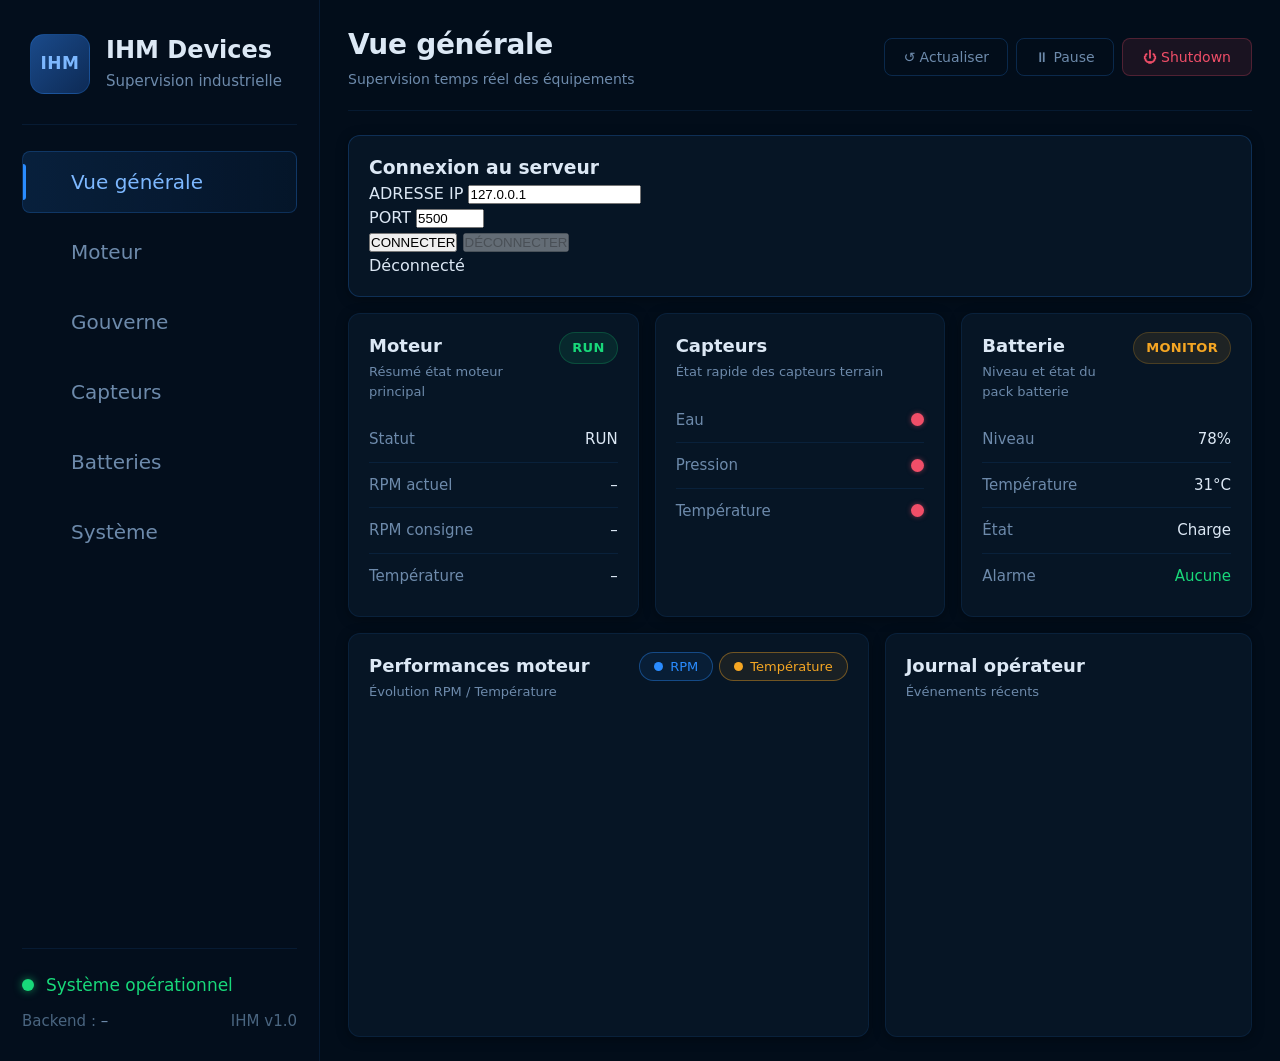
==== index.html @ 2faec66c "Update index.html" ====
<!DOCTYPE html>
<html lang="fr">
<head>
  <meta charset="UTF-8" />
  <meta name="viewport" content="width=device-width, initial-scale=1.0" />
  <title>IHM Supervision Industrielle</title>
  <link rel="stylesheet" href="style.css" />
</head>
<body>
<div class="app">

  <aside class="sidebar">
    <div class="brand">
      <div class="brand-logo">IHM</div>
      <div>
        <h1>IHM Devices</h1>
        <p>Supervision industrielle</p>
      </div>
    </div>
    <nav class="nav">
      <button class="nav-btn active" data-tab="dashboard"><span class="nav-icon nav-icon--dash"></span>Vue générale</button>
      <button class="nav-btn" data-tab="moteur"><span class="nav-icon nav-icon--motor"></span>Moteur</button>
      <button class="nav-btn" data-tab="gouverne"><span class="nav-icon nav-icon--gouv"></span>Gouverne</button>
      <button class="nav-btn" data-tab="sensors"><span class="nav-icon nav-icon--sensor"></span>Capteurs</button>
      <button class="nav-btn" data-tab="batteries"><span class="nav-icon nav-icon--bat"></span>Batteries</button>
      <button class="nav-btn" data-tab="systeme"><span class="nav-icon nav-icon--sys"></span>Système</button>
    </nav>
    <div class="sidebar-footer">
      <div class="system-state">
        <span class="state-dot online"></span>
        <span id="sysStateLabel">Système opérationnel</span>
      </div>
      <div class="sidebar-meta">
        <span>Backend : <strong id="sidebarBackendStatus">–</strong></span>
        <span>IHM v1.0</span>
      </div>
    </div>
  </aside>

  <main class="main">
    <header class="topbar">
      <div>
        <h2 id="pageTitle">Vue générale</h2>
        <p id="pageSubtitle">Supervision temps réel des équipements</p>
      </div>
      <div class="topbar-actions">
        <button class="ghost-btn" id="refreshBtn">↺ Actualiser</button>
        <button class="ghost-btn" id="pauseBtn">⏸ Pause</button>
        <button class="danger-btn" id="globalShutdownBtn">⏻ Shutdown</button>
      </div>
    </header>

    <!-- ══════════ DASHBOARD ══════════ -->
    <section id="dashboard" class="tab-content active">
      <div class="grid">

        <!-- Connexion WebSocket -->
        <div class="card span-12 card-connexion">
          <div class="conn-card-title">
            <span class="conn-accent-bar"></span>
            <h3>Connexion au serveur</h3>
          </div>

          <div class="conn-fields-row">
            <div class="conn-field-group conn-field-ip">
              <label for="wsIp">ADRESSE IP</label>
              <input id="wsIp" type="text" placeholder="127.0.0.1" value="127.0.0.1" spellcheck="false" autocomplete="off" />
            </div>
            <div class="conn-field-group conn-field-port">
              <label for="wsPort">PORT</label>
              <input id="wsPort" type="number" placeholder="5500" value="5500" min="1" max="65535" />
            </div>
          </div>

          <div class="conn-btn-row">
            <button class="conn-btn-connect" id="btnConnect">
              <span class="conn-btn-dot"></span>CONNECTER
            </button>
            <button class="conn-btn-disconnect" id="btnDisconnect" disabled>DÉCONNECTER</button>
          </div>

          <div class="conn-status-bar" id="connectionStatus">Déconnecté</div>
          <div class="conn-error-bar hidden" id="errorMessage"></div>
        </div>

        <!-- Résumé Moteur -->
        <div class="card span-4">
          <div class="card-header">
            <div><h3>Moteur</h3><p>Résumé état moteur principal</p></div>
            <span class="status-pill ok" id="dashMotorBadge">RUN</span>
          </div>
          <div class="dash-summary">
            <div class="dash-row"><span>Statut</span><strong id="dashMotorStatus">RUN</strong></div>
            <div class="dash-row"><span>RPM actuel</span><strong id="dashRpmActual">–</strong></div>
            <div class="dash-row"><span>RPM consigne</span><strong id="dashRpmCmd">–</strong></div>
            <div class="dash-row"><span>Température</span><strong id="dashMotorTemp">–</strong></div>
          </div>
        </div>

        <!-- Résumé Capteurs -->
        <div class="card span-4">
          <div class="card-header">
            <div><h3>Capteurs</h3><p>État rapide des capteurs terrain</p></div>
          </div>
          <div class="dash-summary">
            <div class="dash-row"><span>Eau</span><span class="led-sm" id="dashLedEau" data-state="unknown"></span></div>
            <div class="dash-row"><span>Pression</span><span class="led-sm" id="dashLedPression" data-state="unknown"></span></div>
            <div class="dash-row"><span>Température</span><span class="led-sm" id="dashLedTemp" data-state="unknown"></span></div>
          </div>
        </div>

        <!-- Résumé Batterie -->
        <div class="card span-4">
          <div class="card-header">
            <div><h3>Batterie</h3><p>Niveau et état du pack batterie</p></div>
            <span class="status-pill warn" id="dashBatBadge">MONITOR</span>
          </div>
          <div class="dash-summary">
            <div class="dash-row"><span>Niveau</span><strong id="dashBatLevel">78%</strong></div>
            <div class="dash-row"><span>Température</span><strong id="dashBatTemp">31°C</strong></div>
            <div class="dash-row"><span>État</span><strong id="dashBatEtat">Charge</strong></div>
            <div class="dash-row"><span>Alarme</span><strong id="dashBatAlarme" class="success-text">Aucune</strong></div>
          </div>
        </div>

        <!-- Graphe performances -->
        <div class="card span-7">
          <div class="card-header">
            <div><h3>Performances moteur</h3><p>Évolution RPM / Température</p></div>
            <div class="chart-toggle-group">
              <button class="chart-toggle active" data-series="0" data-chart="mainChart">RPM</button>
              <button class="chart-toggle active" data-series="1" data-chart="mainChart">Température</button>
            </div>
          </div>
          <div class="chart-wrap"><canvas id="mainChart"></canvas></div>
        </div>

        <!-- Journal opérateur -->
        <div class="card span-5">
          <div class="card-header">
            <div><h3>Journal opérateur</h3><p>Événements récents</p></div>
          </div>
          <div class="log-list" id="logList"></div>
        </div>

      </div>
    </section>

    <!-- ══════════ MOTEUR ══════════ -->
    <section id="moteur" class="tab-content">
      <div class="grid">

        <!-- Bandeau statut -->
        <div class="card span-12 card-motor-banner">
          <div class="motor-banner-content">
            <div class="motor-banner-title">
              <span class="motor-banner-dot" id="motorBannerDot"></span>
              <div><h3>Moteur principal — SMO</h3><p>Supervision et commande du moteur de propulsion</p></div>
            </div>
            <span class="status-pill ok" id="motorStatusBadge">RUN</span>
          </div>
        </div>

        <!-- Commande RPM -->
        <div class="card span-5">
          <div class="card-header">
            <div><h3>Commande moteur</h3><p>Saisie de la consigne RPM</p></div>
          </div>
          <div class="motor-command-box">
            <label class="motor-command-label" for="rpmInput">Consigne RPM (0 – 3000 tr/min)</label>
            <div class="motor-input-row">
              <input id="rpmInput" type="number" min="0" max="3000" step="10" value="1500" placeholder="Entrer la vitesse" />
              <button id="sendRpmBtn" class="btn-primary">Entrée</button>
            </div>
            <div class="motor-command-feedback" id="motorCommandFeedback">Aucune commande envoyée.</div>
          </div>
        </div>

        <!-- Informations moteur -->
        <div class="card span-7">
          <div class="card-header">
            <div><h3>Informations moteur</h3><p>État courant en temps réel</p></div>
          </div>
          <div class="motor-info-grid">
            <div class="motor-info-box"><span class="motor-info-label">Statut</span><strong id="motorStatus">RUN</strong></div>
            <div class="motor-info-box"><span class="motor-info-label">RPM actuel</span><strong id="motorRpmActual">1450 tr/min</strong></div>
            <div class="motor-info-box"><span class="motor-info-label">RPM consigné</span><strong id="motorRpmCmd">1500 tr/min</strong></div>
            <div class="motor-info-box highlight-temp"><span class="motor-info-label">Température</span><strong id="motorTemperature">39 °C</strong></div>
          </div>
          <div class="rpm-gauge-wrap">
            <div class="rpm-gauge-header">
              <span class="motor-info-label">Charge RPM</span>
              <span id="rpmGaugePct">48%</span>
            </div>
            <div class="rpm-gauge-track">
              <div class="rpm-gauge-fill" id="rpmGaugeFill" style="width:48%"></div>
            </div>
            <div class="rpm-gauge-scale">
              <span>0</span><span>750</span><span>1500</span><span>2250</span><span>3000</span>
            </div>
          </div>
        </div>

        <!-- Courbe moteur -->
        <div class="card span-12">
          <div class="card-header">
            <div><h3>Courbe moteur</h3><p>Évolution RPM / Température — mise à jour automatique</p></div>
            <div class="chart-toggle-group">
              <button class="chart-toggle active" data-series="0" data-chart="motorChart">RPM</button>
              <button class="chart-toggle active" data-series="1" data-chart="motorChart">Température</button>
            </div>
          </div>
          <div class="chart-wrap"><canvas id="motorChart"></canvas></div>
        </div>

      </div>
    </section>

    <!-- ══════════ GOUVERNE ══════════ -->
    <section id="gouverne" class="tab-content">
      <div class="grid">

        <!-- Bandeau statut -->
        <div class="card span-12 card-motor-banner">
          <div class="motor-banner-content">
            <div class="motor-banner-title">
              <span class="motor-banner-dot" id="gouvBannerDot"></span>
              <div><h3>Gouverne — Positionneur</h3><p>Retour position, vitesse, couple — supervision du servomoteur de gouverne</p></div>
            </div>
            <span class="status-pill warn" id="gouvStatusBadge">CHECK</span>
          </div>
        </div>

        <!-- Retour mesures -->
        <div class="card span-7">
          <div class="card-header">
            <div><h3>Retour mesures</h3><p>Valeurs lues en temps réel via TxPDO</p></div>
          </div>
          <div class="motor-info-grid">
            <div class="motor-info-box"><span class="motor-info-label">Position</span><strong id="gouvPosition">120.5</strong></div>
            <div class="motor-info-box"><span class="motor-info-label">Vitesse</span><strong id="gouvVitesse">18</strong></div>
            <div class="motor-info-box"><span class="motor-info-label">Couple</span><strong id="gouvCouple">7</strong></div>
            <div class="motor-info-box"><span class="motor-info-label">Statut word</span><strong id="gouvStatutWord">1</strong></div>
            <div class="motor-info-box"><span class="motor-info-label">Période TxPDO</span><strong id="gouvTxPDO">50 ms</strong></div>
            <div class="motor-info-box"><span class="motor-info-label">Index nœud</span><strong id="gouvNodeId">–</strong></div>
          </div>
          <div class="rpm-gauge-wrap">
            <div class="rpm-gauge-header">
              <span class="motor-info-label">Position actuelle</span>
              <span id="gouvPosPct">126.0</span>
            </div>
            <div class="rpm-gauge-track">
              <div class="rpm-gauge-fill gouv-fill" id="gouvPosFill" style="width:92%"></div>
            </div>
            <div class="rpm-gauge-scale">
              <span>-150</span><span>-75</span><span>0</span><span>+75</span><span>+150</span>
            </div>
          </div>
        </div>

        <!-- Commande position -->
        <div class="card span-5">
          <div class="card-header">
            <div><h3>Commande position</h3><p>Envoi d'une consigne de position</p></div>
          </div>
          <div class="motor-command-box">
            <label class="motor-command-label" for="gouvPosInput">Consigne position (-150 à +150)</label>
            <div class="motor-input-row">
              <input id="gouvPosInput" type="number" min="-150" max="150" step="1" value="0" placeholder="Position cible" />
              <button id="sendGouvPosBtn" class="btn-primary">Envoyer</button>
            </div>
            <div class="motor-command-feedback" id="gouvCommandFeedback">Aucune commande envoyée.</div>
          </div>
        </div>

      </div>
    </section>

    <!-- ══════════ CAPTEURS ══════════ -->
    <section id="sensors" class="tab-content">
      <div class="grid">
        <div class="card span-12">
          <div class="card-header">
            <div><h3>Capteurs</h3><p>Retour d'état et valeurs</p></div>
          </div>
          <table class="table sensor-table">
            <thead>
              <tr><th>Capteur</th><th class="col-led">LED</th><th>État</th><th>Retour</th><th>Interprétation</th></tr>
            </thead>
            <tbody>
              <tr>
                <td class="sensor-name">Eau</td>
                <td class="col-led"><span class="led" id="ledEau" data-state="unknown"></span></td>
                <td id="etatEau">–</td><td id="retourEau">–</td><td id="interpEau">–</td>
              </tr>
              <tr>
                <td class="sensor-name">Pression</td>
                <td class="col-led"><span class="led" id="ledPression" data-state="unknown"></span></td>
                <td id="etatPression">–</td><td id="retourPression">–</td><td id="interpPression">–</td>
              </tr>
              <tr>
                <td class="sensor-name">Température</td>
                <td class="col-led"><span class="led" id="ledTemperature" data-state="unknown"></span></td>
                <td id="etatTemperature">–</td><td id="retourTemperature">–</td><td id="interpTemperature">–</td>
              </tr>
            </tbody>
          </table>
        </div>
      </div>
    </section>

    <!-- ══════════ BATTERIES ══════════ -->
    <section id="batteries" class="tab-content">
      <div class="grid">

        <!-- KPIs niveau + température -->
        <div class="card span-12">
          <div class="card-header">
            <div><h3>Pack batterie</h3><p>Surveillance énergétique et thermique</p></div>
            <span class="status-pill warn" id="batStatusBadge">MONITOR</span>
          </div>
          <div class="kpis">
            <div class="kpi"><span class="kpi-label">Niveau batterie</span><span class="kpi-value" id="batNiveau">78<small>%</small></span></div>
            <div class="kpi"><span class="kpi-label">Température</span><span class="kpi-value warning-text" id="batTemp">31<small>°C</small></span></div>
          </div>
        </div>

        <!-- Barre niveau -->
        <div class="card span-6">
          <div class="card-header">
            <div><h3>Niveau batterie</h3><p>Pourcentage de charge</p></div>
          </div>
          <div class="bat-level-display">
            <div class="bat-pct-text" id="batPctText">78%</div>
            <div class="bat-bar-track">
              <div class="bat-bar-fill" id="batBarFill" style="width:78%"></div>
            </div>
            <div class="bat-bar-scale">
              <span>0%</span><span>25%</span><span>50%</span><span>75%</span><span>100%</span>
            </div>
          </div>
        </div>

        <!-- Tensions cellules -->
        <div class="card span-6">
          <div class="card-header">
            <div><h3>Tensions cellules</h3><p>Valeurs min / max par cellule</p></div>
          </div>
          <div class="motor-info-grid">
            <div class="motor-info-box"><span class="motor-info-label">U min cellule</span><strong id="batUmin">3.62 V</strong></div>
            <div class="motor-info-box"><span class="motor-info-label">U max cellule</span><strong id="batUmax">3.79 V</strong></div>
            <div class="motor-info-box"><span class="motor-info-label">T min pack</span><strong id="batTmin">24 °C</strong></div>
            <div class="motor-info-box highlight-temp"><span class="motor-info-label">T max pack</span><strong id="batTmax">31 °C</strong></div>
          </div>
        </div>

      </div>
    </section>

    <!-- ══════════ SYSTÈME ══════════ -->
    <section id="systeme" class="tab-content">
      <div class="grid">
        <div class="card span-12">
          <div class="card-header">
            <div><h3>État système</h3><p>Informations générales et diagnostics</p></div>
          </div>
          <div class="kpis">
            <div class="kpi"><span class="kpi-label">Version IHM</span><span class="kpi-value" style="font-size:18px">v1.0</span></div>
            <div class="kpi"><span class="kpi-label">Backend</span><span class="kpi-value success-text" style="font-size:18px" id="systBackend">–</span></div>
            <div class="kpi"><span class="kpi-label">Uptime</span><span class="kpi-value" style="font-size:18px" id="systUptime">00:00:00</span></div>
            <div class="kpi"><span class="kpi-label">Mode</span><span class="kpi-value" style="font-size:18px">Supervision</span></div>
          </div>
        </div>
      </div>
    </section>

  </main>
</div>

<!-- Modal équipement -->
<div class="modal hidden" id="deviceModal">
  <div class="modal-box">
    <div class="modal-header">
      <div><h3 id="modalTitle">Détail équipement</h3><p id="modalSubtitle">Données temps réel</p></div>
      <button class="close-btn" id="closeModalBtn">✕</button>
    </div>
    <div class="modal-body">
      <div class="modal-stats">
        <div class="modal-stat"><span>Statut</span><strong id="modalStatus">OK</strong></div>
        <div class="modal-stat"><span>Valeur actuelle</span><strong id="modalCurrent">–</strong></div>
        <div class="modal-stat"><span>Seuil max</span><strong id="modalThreshold">–</strong></div>
      </div>
      <div class="chart-wrap modal-chart"><canvas id="deviceChart"></canvas></div>
    </div>
  </div>
</div>

<script src="script.js"></script>
</body>
</html>
---- style.css ----
/* ════════════════════════════════════════
   RESET & BASE
════════════════════════════════════════ */
*, *::before, *::after {
  margin: 0;
  padding: 0;
  box-sizing: border-box;
}

html, body {
  min-height: 100%;
  font-family: "Segoe UI", system-ui, sans-serif;
  background: #020d1a;
  color: #dce8f5;
  font-size: 16px;
  line-height: 1.5;
}

/* ════════════════════════════════════════
   VARIABLES
════════════════════════════════════════ */
:root {
  --bg:          #020d1a;
  --bg2:         #040f1f;
  --sidebar:     #030e1c;
  --card:        #061525;
  --card-hover:  #091d30;
  --card-light:  #0c2240;
  --border:      rgba(42, 140, 255, 0.10);
  --border-bright: rgba(42, 140, 255, 0.22);
  --text:        #dce8f5;
  --muted:       #6d8aab;
  --muted2:      #4a6580;
  --green:       #18d97a;
  --green-bg:    rgba(24, 217, 122, 0.10);
  --orange:      #f5a623;
  --orange-bg:   rgba(245, 166, 35, 0.10);
  --red:         #f04e68;
  --red-bg:      rgba(240, 78, 104, 0.10);
  --blue:        #2a8cff;
  --blue-bg:     rgba(42, 140, 255, 0.10);
  --blue-glow:   rgba(42, 140, 255, 0.18);
  --shadow:      0 4px 24px rgba(0, 0, 0, 0.45);
  --shadow-card: 0 2px 12px rgba(0, 0, 0, 0.35);
  --radius:      12px;
  --radius-sm:   8px;
}

/* ════════════════════════════════════════
   LAYOUT
════════════════════════════════════════ */
.app {
  display: flex;
  min-height: 100vh;
}

/* ════════════════════════════════════════
   SIDEBAR
════════════════════════════════════════ */
.sidebar {
  width: 320px;
  flex-shrink: 0;
  background: var(--sidebar);
  border-right: 1px solid var(--border);
  padding: 28px 22px;
  display: flex;
  flex-direction: column;
  gap: 0;
}

/* Brand */
.brand {
  display: flex;
  align-items: center;
  gap: 16px;
  padding: 6px 8px 30px;
  border-bottom: 1px solid var(--border);
  margin-bottom: 26px;
}

.brand-logo {
  width: 60px;
  height: 60px;
  background: linear-gradient(135deg, #1a4a8a, #0d2a55);
  border: 1px solid var(--border-bright);
  border-radius: 14px;
  display: flex;
  align-items: center;
  justify-content: center;
  font-weight: 700;
  font-size: 17px;
  color: #7db8ff;
  letter-spacing: 0.5px;
  flex-shrink: 0;
}

.brand h1 {
  font-size: 24px;
  font-weight: 600;
  color: var(--text);
  line-height: 1.2;
}

.brand p {
  font-size: 15px;
  color: var(--muted);
  margin-top: 5px;
}

/* Nav */
.nav {
  display: flex;
  flex-direction: column;
  gap: 8px;
  flex: 1;
}

.nav-btn {
  display: flex;
  align-items: center;
  gap: 16px;
  background: transparent;
  border: 1px solid transparent;
  color: var(--muted);
  text-align: left;
  padding: 18px 18px;
  border-radius: var(--radius-sm);
  cursor: pointer;
  transition: all 0.18s ease;
  font-size: 20px;
  font-family: inherit;
  position: relative;
}

.nav-btn:hover {
  background: rgba(42, 140, 255, 0.05);
  color: #a8c8f0;
  border-color: var(--border);
}

.nav-btn.active {
  background: linear-gradient(90deg, rgba(42,140,255,0.14), rgba(42,140,255,0.06));
  color: #7db8ff;
  border-color: var(--border-bright);
  font-weight: 500;
}

.nav-btn.active::before {
  content: "";
  position: absolute;
  left: 0;
  top: 20%;
  height: 60%;
  width: 3px;
  background: var(--blue);
  border-radius: 0 3px 3px 0;
}

.nav-icon {
  width: 22px;
  height: 22px;
  font-size: 20px;
  opacity: 0.7;
  flex-shrink: 0;
}

.nav-badge {
  margin-left: auto;
  background: var(--orange-bg);
  color: var(--orange);
  border: 1px solid rgba(245,166,35,0.25);
  border-radius: 10px;
  font-size: 10px;
  font-weight: 600;
  padding: 1px 7px;
}

/* Sidebar footer */
.sidebar-footer {
  margin-top: auto;
  padding-top: 24px;
  border-top: 1px solid var(--border);
  display: flex;
  flex-direction: column;
  gap: 12px;
}

.system-state {
  display: flex;
  align-items: center;
  gap: 12px;
  font-size: 17px;
  color: var(--green);
}

.state-dot {
  width: 12px;
  height: 12px;
  border-radius: 50%;
  flex-shrink: 0;
}

.state-dot.online {
  background: var(--green);
  box-shadow: 0 0 8px rgba(24, 217, 122, 0.6);
  animation: pulse-dot 2s ease-in-out infinite;
}

@keyframes pulse-dot {
  0%, 100% { opacity: 1; }
  50% { opacity: 0.5; }
}

.sidebar-meta {
  display: flex;
  justify-content: space-between;
  font-size: 15px;
  color: var(--muted2);
}

.sidebar-meta strong {
  color: var(--muted);
  font-weight: 500;
}

/* ════════════════════════════════════════
   MAIN
════════════════════════════════════════ */
.main {
  flex: 1;
  overflow-y: auto;
  padding: 24px 28px;
  background: var(--bg);
}

/* Topbar */
.topbar {
  display: flex;
  justify-content: space-between;
  align-items: center;
  gap: 16px;
  margin-bottom: 24px;
  padding-bottom: 20px;
  border-bottom: 1px solid var(--border);
}

.topbar h2 {
  font-size: 28px;
  font-weight: 600;
  color: var(--text);
  letter-spacing: -0.3px;
}

.topbar p {
  font-size: 14px;
  color: var(--muted);
  margin-top: 3px;
}

.topbar-actions {
  display: flex;
  align-items: center;
  gap: 8px;
  flex-wrap: wrap;
}

.ghost-btn {
  background: transparent;
  border: 1px solid var(--border-bright);
  color: var(--muted);
  padding: 10px 18px;
  border-radius: var(--radius-sm);
  cursor: pointer;
  font-size: 14px;
  font-family: inherit;
  transition: all 0.15s;
}

.ghost-btn:hover {
  background: var(--blue-bg);
  color: var(--blue);
  border-color: rgba(42,140,255,0.35);
}

.danger-btn {
  background: var(--red-bg);
  border: 1px solid rgba(240,78,104,0.25);
  color: var(--red);
  padding: 10px 20px;
  border-radius: var(--radius-sm);
  cursor: pointer;
  font-size: 14px;
  font-weight: 500;
  font-family: inherit;
  transition: all 0.15s;
}

.danger-btn:hover {
  background: rgba(240,78,104,0.2);
  border-color: rgba(240,78,104,0.45);
}

/* ════════════════════════════════════════
   ONGLETS
════════════════════════════════════════ */
.tab-content { display: none; }
.tab-content.active { display: block; }

/* ════════════════════════════════════════
   GRILLE
════════════════════════════════════════ */
.grid {
  display: grid;
  grid-template-columns: repeat(12, 1fr);
  gap: 16px;
}

.span-12 { grid-column: span 12; }
.span-8  { grid-column: span 8; }
.span-7  { grid-column: span 7; }
.span-6  { grid-column: span 6; }
.span-5  { grid-column: span 5; }
.span-4  { grid-column: span 4; }

/* ════════════════════════════════════════
   CARTE
════════════════════════════════════════ */
.card {
  background: var(--card);
  border-radius: var(--radius);
  padding: 18px 20px;
  border: 1px solid var(--border);
  box-shadow: var(--shadow-card);
  transition: border-color 0.2s;
}

.card:hover {
  border-color: var(--border-bright);
}

.card-header {
  display: flex;
  justify-content: space-between;
  align-items: flex-start;
  gap: 12px;
  margin-bottom: 16px;
}

.card-header h3 {
  font-size: 18px;
  font-weight: 600;
  color: var(--text);
  margin-bottom: 3px;
}

.card-header p {
  font-size: 13px;
  color: var(--muted);
}

/* ════════════════════════════════════════
   LIVE BADGE
════════════════════════════════════════ */
.live-badge {
  display: flex;
  align-items: center;
  gap: 7px;
  font-size: 13px;
  font-weight: 500;
  color: var(--green);
  background: var(--green-bg);
  border: 1px solid rgba(24,217,122,0.2);
  padding: 5px 10px;
  border-radius: 20px;
  white-space: nowrap;
}

.pulse {
  width: 6px;
  height: 6px;
  background: var(--green);
  border-radius: 50%;
  animation: pulse-dot 1.5s ease-in-out infinite;
}

/* ════════════════════════════════════════
   STATUS PILL
════════════════════════════════════════ */
.status-pill {
  display: inline-flex;
  align-items: center;
  padding: 5px 12px;
  border-radius: 20px;
  font-size: 13px;
  font-weight: 600;
  letter-spacing: 0.3px;
  white-space: nowrap;
}

.status-pill.ok {
  background: var(--green-bg);
  color: var(--green);
  border: 1px solid rgba(24,217,122,0.2);
}

.status-pill.warn {
  background: var(--orange-bg);
  color: var(--orange);
  border: 1px solid rgba(245,166,35,0.2);
}

.status-pill.danger {
  background: var(--red-bg);
  color: var(--red);
  border: 1px solid rgba(240,78,104,0.2);
}

/* ════════════════════════════════════════
   KPIs
════════════════════════════════════════ */
.kpis {
  display: grid;
  grid-template-columns: repeat(4, 1fr);
  gap: 12px;
}

.kpi {
  background: var(--card-light);
  border: 1px solid var(--border);
  border-radius: var(--radius-sm);
  padding: 14px 16px;
  display: flex;
  flex-direction: column;
  gap: 6px;
  transition: border-color 0.2s;
}

.kpi:hover {
  border-color: var(--border-bright);
}

.kpi-label {
  font-size: 13px;
  color: var(--muted);
  font-weight: 400;
}

.kpi-value {
  font-size: 30px;
  font-weight: 700;
  color: var(--text);
  letter-spacing: -0.5px;
  line-height: 1;
}

.kpi-value small {
  font-size: 16px;
  font-weight: 400;
  color: var(--muted);
}

.success-text { color: var(--green) !important; }
.warning-text { color: var(--orange) !important; }
.danger-text  { color: var(--red) !important; }

/* ════════════════════════════════════════
   SYNOPTIQUE
════════════════════════════════════════ */
.plant-layout {
  display: grid;
  grid-template-columns: repeat(4, 1fr);
  gap: 10px;
}

.device-box {
  background: var(--card-light);
  border: 1px solid var(--border);
  border-radius: var(--radius-sm);
  padding: 14px 12px;
  cursor: pointer;
  text-align: left;
  display: flex;
  flex-direction: column;
  gap: 4px;
  transition: all 0.18s ease;
  font-family: inherit;
}

.device-box:hover {
  background: var(--card-hover);
  border-color: var(--border-bright);
  transform: translateY(-1px);
  box-shadow: 0 4px 16px rgba(42,140,255,0.12);
}

.device-icon {
  font-size: 16px;
  margin-bottom: 4px;
  opacity: 0.6;
}

.device-title {
  font-size: 14px;
  font-weight: 600;
  color: var(--text);
}

.device-sub {
  font-size: 12px;
  color: var(--muted);
  line-height: 1.3;
}

.device-status {
  font-size: 10px;
  font-weight: 700;
  letter-spacing: 0.5px;
  margin-top: 6px;
  padding: 3px 8px;
  border-radius: 4px;
  display: inline-block;
  width: fit-content;
}

.device-status.ok {
  color: var(--green);
  background: var(--green-bg);
}

.device-status.warn {
  color: var(--orange);
  background: var(--orange-bg);
}

.device-status.err {
  color: var(--red);
  background: var(--red-bg);
}

/* Types de device (accent couleur gauche) */
.device-box.motor   { border-left: 3px solid var(--blue); }
.device-box.actuator{ border-left: 3px solid var(--orange); }
.device-box.control { border-left: 3px solid #7b5af5; }
.device-box.battery { border-left: 3px solid var(--orange); }
.device-box.sensor  { border-left: 3px solid var(--green); }

/* ════════════════════════════════════════
   PANEL CONTRÔLE
════════════════════════════════════════ */
.control-panel {
  display: flex;
  flex-direction: column;
  gap: 8px;
  margin-bottom: 16px;
}

.action-btn {
  width: 100%;
  padding: 11px 16px;
  border-radius: var(--radius-sm);
  font-size: 13px;
  font-weight: 500;
  font-family: inherit;
  cursor: pointer;
  text-align: left;
  transition: all 0.15s;
  border: 1px solid transparent;
}

.action-btn.success {
  background: var(--green-bg);
  color: var(--green);
  border-color: rgba(24,217,122,0.2);
}

.action-btn.success:hover { background: rgba(24,217,122,0.18); }

.action-btn.warning {
  background: var(--orange-bg);
  color: var(--orange);
  border-color: rgba(245,166,35,0.2);
}

.action-btn.warning:hover { background: rgba(245,166,35,0.18); }

.action-btn.danger {
  background: var(--red-bg);
  color: var(--red);
  border-color: rgba(240,78,104,0.2);
}

.action-btn.danger:hover { background: rgba(240,78,104,0.18); }

/* Mini-list infos */
.mini-list {
  display: flex;
  flex-direction: column;
  gap: 0;
}

.mini-row {
  display: flex;
  justify-content: space-between;
  align-items: center;
  padding: 10px 0;
  border-bottom: 1px solid var(--border);
  font-size: 15px;
}

.mini-row:last-child { border-bottom: none; }

.mini-row span { color: var(--muted); }
.mini-row strong { color: var(--text); font-weight: 500; font-size: 15px; }

/* ════════════════════════════════════════
   JOURNAL / LOG
════════════════════════════════════════ */
.log-list {
  display: flex;
  flex-direction: column;
  gap: 4px;
  max-height: 220px;
  overflow-y: auto;
}

.log-list::-webkit-scrollbar { width: 4px; }
.log-list::-webkit-scrollbar-track { background: transparent; }
.log-list::-webkit-scrollbar-thumb { background: var(--border-bright); border-radius: 4px; }

.log-item {
  display: flex;
  align-items: flex-start;
  gap: 10px;
  padding: 10px 12px;
  border-radius: 6px;
  font-size: 14px;
  border-left: 2px solid transparent;
  background: var(--card-light);
}

.log-item.info  { border-left-color: var(--blue); }
.log-item.warn  { border-left-color: var(--orange); }
.log-item.error { border-left-color: var(--red); }

.log-time {
  color: var(--muted2);
  font-size: 13px;
  white-space: nowrap;
  flex-shrink: 0;
  font-variant-numeric: tabular-nums;
}

.log-text { color: var(--muted); font-size: 14px; }

/* ════════════════════════════════════════
   GRAPHIQUE
════════════════════════════════════════ */
.chart-wrap {
  height: 300px;
  position: relative;
}

.modal-chart {
  height: 220px;
}

.chart-wrap canvas {
  width: 100% !important;
  height: 100% !important;
}

/* ════════════════════════════════════════
   TABLEAU
════════════════════════════════════════ */
.table {
  width: 100%;
  border-collapse: collapse;
  font-size: 13px;
}

.table th {
  text-align: left;
  padding: 12px 16px;
  color: var(--muted);
  font-weight: 500;
  font-size: 13px;
  border-bottom: 1px solid var(--border);
  text-transform: uppercase;
  letter-spacing: 0.4px;
}

.table td {
  padding: 14px 16px;
  border-bottom: 1px solid var(--border);
  color: var(--muted);
  font-size: 15px;
}

.table td:last-child { color: var(--text); }
.table td strong { color: var(--text); font-weight: 500; }
.table tbody tr:last-child td { border-bottom: none; }

.table tbody tr {
  transition: background 0.15s;
}

.table tbody tr:hover {
  background: rgba(42,140,255,0.04);
}

/* ════════════════════════════════════════
   COMMANDE MOTEUR
════════════════════════════════════════ */
.motor-command-box {
  display: flex;
  flex-direction: column;
  gap: 14px;
}

.motor-command-label {
  font-size: 15px;
  color: var(--muted);
  font-weight: 400;
}

.motor-input-row {
  display: flex;
  gap: 8px;
  align-items: center;
}

.motor-input-row input {
  flex: 1;
  padding: 12px 16px;
  border-radius: var(--radius-sm);
  border: 1px solid var(--border-bright);
  background: var(--card-light);
  color: var(--text);
  outline: none;
  font-size: 16px;
  font-family: inherit;
  transition: border-color 0.15s;
}

.motor-input-row input:focus {
  border-color: rgba(42,140,255,0.5);
  box-shadow: 0 0 0 3px rgba(42,140,255,0.08);
}

.btn-primary {
  padding: 12px 20px;
  border-radius: var(--radius-sm);
  border: 1px solid rgba(42,140,255,0.35);
  background: var(--blue-bg);
  color: var(--blue);
  font-size: 15px;
  font-weight: 500;
  font-family: inherit;
  cursor: pointer;
  white-space: nowrap;
  transition: all 0.15s;
}

.btn-primary:hover {
  background: rgba(42,140,255,0.18);
  border-color: rgba(42,140,255,0.5);
}

.motor-command-feedback {
  font-size: 15px;
  color: var(--muted2);
  min-height: 18px;
  padding: 10px 14px;
  border-radius: 6px;
  background: var(--card-light);
  border: 1px solid var(--border);
}

/* Infos moteur */
.motor-info-grid {
  display: grid;
  grid-template-columns: repeat(2, 1fr);
  gap: 12px;
}

.motor-info-box {
  background: var(--card-light);
  border: 1px solid var(--border);
  border-radius: var(--radius-sm);
  padding: 14px;
  transition: border-color 0.2s;
}

.motor-info-box:hover {
  border-color: var(--border-bright);
}

.motor-info-label {
  display: block;
  font-size: 13px;
  color: var(--muted);
  margin-bottom: 6px;
}

.motor-info-box strong {
  font-size: 24px;
  font-weight: 700;
  color: var(--text);
  letter-spacing: -0.3px;
}

/* ════════════════════════════════════════
   CAPTEURS
════════════════════════════════════════ */
.sensor-value {
  font-size: 36px;
  font-weight: 700;
  color: var(--text);
  letter-spacing: -1px;
  margin: 12px 0 8px;
  line-height: 1;
}

.sensor-unit {
  font-size: 16px;
  font-weight: 400;
  color: var(--muted);
}

.sensor-bar {
  height: 4px;
  background: var(--border);
  border-radius: 4px;
  margin-bottom: 10px;
  overflow: hidden;
}

.sensor-bar-fill {
  height: 100%;
  background: linear-gradient(90deg, var(--blue), #56a8ff);
  border-radius: 4px;
  transition: width 0.4s ease;
}

.sensor-state {
  font-size: 11px;
  font-weight: 700;
  letter-spacing: 0.8px;
  text-transform: uppercase;
}

.sensor-state.ok    { color: var(--green); }
.sensor-state.warn  { color: var(--orange); }
.sensor-state.error { color: var(--red); }

/* ════════════════════════════════════════
   MODAL
════════════════════════════════════════ */
.modal {
  position: fixed;
  inset: 0;
  background: rgba(2, 8, 18, 0.80);
  backdrop-filter: blur(4px);
  display: flex;
  align-items: center;
  justify-content: center;
  z-index: 100;
  padding: 20px;
}

.modal.hidden { display: none; }

.modal-box {
  background: var(--card);
  border: 1px solid var(--border-bright);
  border-radius: 16px;
  width: 100%;
  max-width: 560px;
  box-shadow: 0 24px 80px rgba(0, 0, 0, 0.7);
  animation: modal-in 0.2s ease;
}

@keyframes modal-in {
  from { opacity: 0; transform: scale(0.96) translateY(8px); }
  to   { opacity: 1; transform: scale(1) translateY(0); }
}

.modal-header {
  display: flex;
  justify-content: space-between;
  align-items: flex-start;
  padding: 20px 22px 16px;
  border-bottom: 1px solid var(--border);
}

.modal-header h3 {
  font-size: 16px;
  font-weight: 600;
  color: var(--text);
}

.modal-header p {
  font-size: 12px;
  color: var(--muted);
  margin-top: 3px;
}

.close-btn {
  background: var(--card-light);
  border: 1px solid var(--border);
  color: var(--muted);
  width: 30px;
  height: 30px;
  border-radius: 8px;
  cursor: pointer;
  font-size: 13px;
  display: flex;
  align-items: center;
  justify-content: center;
  transition: all 0.15s;
  flex-shrink: 0;
  font-family: inherit;
}

.close-btn:hover {
  background: var(--red-bg);
  color: var(--red);
  border-color: rgba(240,78,104,0.25);
}

.modal-body {
  padding: 18px 22px 22px;
}

.modal-stats {
  display: grid;
  grid-template-columns: repeat(3, 1fr);
  gap: 10px;
  margin-bottom: 18px;
}

.modal-stat {
  background: var(--card-light);
  border: 1px solid var(--border);
  border-radius: var(--radius-sm);
  padding: 12px 14px;
}

.modal-stat span {
  display: block;
  font-size: 11px;
  color: var(--muted);
  margin-bottom: 6px;
}

.modal-stat strong {
  font-size: 15px;
  color: var(--text);
  font-weight: 600;
}

/* ════════════════════════════════════════
   BOUTON GÉNÉRIQUE (ancien .btn conservé)
════════════════════════════════════════ */
.btn {
  padding: 10px 16px;
  border-radius: var(--radius-sm);
  border: 1px solid var(--border);
  background: var(--card-light);
  cursor: pointer;
  color: var(--text);
  transition: 0.15s ease;
  font-family: inherit;
  font-size: 13px;
}

.btn:hover {
  background: var(--card-hover);
  border-color: var(--border-bright);
}

/* ════════════════════════════════════════
   TABLEAU CAPTEURS avec LED
════════════════════════════════════════ */
.sensor-table {
  table-layout: fixed;
}

.sensor-table th,
.sensor-table td {
  vertical-align: middle;
}

.sensor-table th:first-child,
.sensor-table td:first-child {
  width: 200px;
}

.sensor-table .col-led {
  width: 80px;
  text-align: center;
}

.sensor-name {
  color: var(--text) !important;
  font-size: 16px;
  font-weight: 500;
}

/* LED */
.led {
  display: inline-block;
  width: 14px;
  height: 14px;
  border-radius: 50%;
  flex-shrink: 0;
  position: relative;
}

.led[data-state="ok"] {
  background: var(--green);
  box-shadow: 0 0 8px rgba(24, 217, 122, 0.7), 0 0 16px rgba(24, 217, 122, 0.3);
  animation: led-pulse-green 2s ease-in-out infinite;
}

.led[data-state="warn"] {
  background: var(--orange);
  box-shadow: 0 0 8px rgba(245, 166, 35, 0.7), 0 0 16px rgba(245, 166, 35, 0.3);
  animation: led-pulse-orange 1.5s ease-in-out infinite;
}

.led[data-state="error"] {
  background: var(--red);
  box-shadow: 0 0 8px rgba(240, 78, 104, 0.8), 0 0 16px rgba(240, 78, 104, 0.4);
  animation: led-pulse-red 1s ease-in-out infinite;
}

.led[data-state="unknown"] {
  background: var(--red);
  box-shadow: 0 0 8px rgba(240, 78, 104, 0.6), 0 0 14px rgba(240, 78, 104, 0.25);
}

@keyframes led-pulse-green {
  0%, 100% { box-shadow: 0 0 6px rgba(24,217,122,0.6), 0 0 12px rgba(24,217,122,0.2); }
  50%       { box-shadow: 0 0 10px rgba(24,217,122,0.9), 0 0 20px rgba(24,217,122,0.4); }
}

@keyframes led-pulse-orange {
  0%, 100% { box-shadow: 0 0 6px rgba(245,166,35,0.6), 0 0 12px rgba(245,166,35,0.2); }
  50%       { box-shadow: 0 0 10px rgba(245,166,35,0.9), 0 0 20px rgba(245,166,35,0.4); }
}

@keyframes led-pulse-red {
  0%, 100% { box-shadow: 0 0 6px rgba(240,78,104,0.7), 0 0 12px rgba(240,78,104,0.25); opacity: 1; }
  50%       { box-shadow: 0 0 12px rgba(240,78,104,1.0), 0 0 24px rgba(240,78,104,0.5); opacity: 0.85; }
}

/* Bouton Pause actif */
.ghost-btn.paused {
  background: var(--orange-bg);
  color: var(--orange);
  border-color: rgba(245,166,35,0.35);
}

@media (max-width: 1280px) {
  .plant-layout {
    grid-template-columns: repeat(3, 1fr);
  }
}

/* ════════════════════════════════════════
   ICÔNES SIDEBAR (SVG inline via CSS)
════════════════════════════════════════ */
.nav-icon {
  width: 14px;
  height: 14px;
  flex-shrink: 0;
  display: inline-block;
  background-size: contain;
  background-repeat: no-repeat;
  background-position: center;
  opacity: 0.55;
}

/* ════════════════════════════════════════
   DASHBOARD — résumés (moteur / capteurs / batterie)
════════════════════════════════════════ */
.dash-summary {
  display: flex;
  flex-direction: column;
  gap: 0;
}

.dash-row {
  display: flex;
  justify-content: space-between;
  align-items: center;
  padding: 11px 0;
  border-bottom: 1px solid var(--border);
  font-size: 15px;
}

.dash-row:last-child { border-bottom: none; }

.dash-row span:first-child { color: var(--muted); }
.dash-row strong { color: var(--text); font-weight: 500; font-size: 15px; }

.dash-led-row {
  display: flex;
  align-items: center;
  gap: 8px;
}

/* petite LED pour le dashboard */
.led-sm {
  width: 13px;
  height: 13px;
  border-radius: 50%;
  flex-shrink: 0;
}
.led-sm[data-state="ok"]      { background: var(--green); box-shadow: 0 0 5px rgba(24,217,122,0.7); }
.led-sm[data-state="warn"]    { background: var(--orange); box-shadow: 0 0 5px rgba(245,166,35,0.7); }
.led-sm[data-state="error"]   { background: var(--red); box-shadow: 0 0 5px rgba(240,78,104,0.8); }
.led-sm[data-state="unknown"] { background: var(--red); box-shadow: 0 0 5px rgba(240,78,104,0.5); }

/* ════════════════════════════════════════
   MOTEUR — bandeau statut
════════════════════════════════════════ */
.card-motor-banner {
  background: linear-gradient(135deg, #061a2e 0%, #03111f 100%);
  border-color: var(--border-bright);
}

.motor-banner-content {
  display: flex;
  justify-content: space-between;
  align-items: center;
}

.motor-banner-title {
  display: flex;
  align-items: center;
  gap: 14px;
}

.motor-banner-dot {
  width: 12px;
  height: 12px;
  border-radius: 50%;
  flex-shrink: 0;
  background: var(--green);
  box-shadow: 0 0 10px rgba(24,217,122,0.7);
  animation: pulse-dot 2s ease-in-out infinite;
}

.motor-banner-dot.stop {
  background: var(--orange);
  box-shadow: 0 0 10px rgba(245,166,35,0.7);
}

.motor-banner-dot.error {
  background: var(--red);
  box-shadow: 0 0 10px rgba(240,78,104,0.8);
}

/* ════════════════════════════════════════
   MOTEUR — jauge RPM
════════════════════════════════════════ */
.rpm-gauge-wrap {
  margin-top: 20px;
  padding-top: 16px;
  border-top: 1px solid var(--border);
}

.rpm-gauge-header {
  display: flex;
  justify-content: space-between;
  align-items: center;
  margin-bottom: 8px;
  font-size: 12.5px;
  color: var(--muted);
}

.rpm-gauge-track {
  height: 8px;
  background: var(--card-light);
  border-radius: 4px;
  overflow: hidden;
  border: 1px solid var(--border);
}

.rpm-gauge-fill {
  height: 100%;
  background: linear-gradient(90deg, #2a8cff, #56a8ff);
  border-radius: 4px;
  transition: width 0.6s ease;
}

.rpm-gauge-scale {
  display: flex;
  justify-content: space-between;
  margin-top: 5px;
  font-size: 10px;
  color: var(--muted2);
}

/* température surlignée */
.highlight-temp .motor-info-label { color: rgba(245,166,35,0.7); }
.highlight-temp strong { color: var(--orange); }

/* ════════════════════════════════════════
   ALARMES (moteur & batterie)
════════════════════════════════════════ */
.alarm-section {
  margin-top: 20px;
  padding-top: 16px;
  border-top: 1px solid var(--border);
}

.alarm-section-title {
  font-size: 13px;
  font-weight: 600;
  color: var(--muted);
  text-transform: uppercase;
  letter-spacing: 0.6px;
  margin-bottom: 10px;
}

.alarm-list {
  display: flex;
  flex-direction: column;
  gap: 0;
}

.alarm-grid {
  display: grid;
  grid-template-columns: repeat(2, 1fr);
  gap: 8px;
}

.alarm-row {
  display: flex;
  align-items: center;
  gap: 10px;
  padding: 10px 0;
  border-bottom: 1px solid var(--border);
  font-size: 14px;
}

.alarm-grid .alarm-row {
  background: var(--card-light);
  border: 1px solid var(--border);
  border-radius: var(--radius-sm);
  padding: 10px 14px;
}

.alarm-list .alarm-row:last-child { border-bottom: none; }

.alarm-row span:nth-child(2) { color: var(--muted); flex: 1; }

.alarm-val { font-size: 12px; font-weight: 600; margin-left: auto; }

.alarm-led {
  width: 9px;
  height: 9px;
  border-radius: 50%;
  flex-shrink: 0;
}
.alarm-led[data-state="ok"]   { background: var(--green); box-shadow: 0 0 5px rgba(24,217,122,0.6); }
.alarm-led[data-state="warn"] { background: var(--orange); box-shadow: 0 0 6px rgba(245,166,35,0.7); animation: led-pulse-orange 1.5s ease-in-out infinite; }
.alarm-led[data-state="error"]{ background: var(--red); box-shadow: 0 0 7px rgba(240,78,104,0.8); animation: led-pulse-red 1s ease-in-out infinite; }

/* ════════════════════════════════════════
   BATTERIES — barre de niveau
════════════════════════════════════════ */
.bat-level-display {
  padding: 8px 0;
}

.bat-pct-text {
  font-size: 42px;
  font-weight: 700;
  color: var(--text);
  letter-spacing: -2px;
  line-height: 1;
  margin-bottom: 16px;
}

.bat-bar-track {
  height: 20px;
  background: var(--card-light);
  border-radius: 6px;
  overflow: hidden;
  border: 1px solid var(--border);
  margin-bottom: 6px;
}

.bat-bar-fill {
  height: 100%;
  background: linear-gradient(90deg, #18d97a, #4eeaa0);
  border-radius: 6px;
  transition: width 0.8s ease;
  position: relative;
}

.bat-bar-fill::after {
  content: "";
  position: absolute;
  top: 3px;
  left: 8px;
  right: 8px;
  height: 4px;
  background: rgba(255,255,255,0.2);
  border-radius: 2px;
}

.bat-bar-fill.low   { background: linear-gradient(90deg, #f04e68, #ff7a8a); }
.bat-bar-fill.warn  { background: linear-gradient(90deg, #f5a623, #ffc55a); }

.bat-bar-scale {
  display: flex;
  justify-content: space-between;
  font-size: 10px;
  color: var(--muted2);
}

/* ════════════════════════════════════════
   SYSTÈME — méthode API pills
════════════════════════════════════════ */
.method-pill {
  display: inline-block;
  padding: 3px 9px;
  border-radius: 4px;
  font-size: 12px;
  font-weight: 700;
  letter-spacing: 0.3px;
}

.method-pill.get {
  background: var(--blue-bg);
  color: var(--blue);
  border: 1px solid rgba(42,140,255,0.2);
}

.method-pill.post {
  background: var(--green-bg);
  color: var(--green);
  border: 1px solid rgba(24,217,122,0.2);
}

@media (max-width: 1100px) {
  .grid {
    grid-template-columns: repeat(6, 1fr);
  }

  .span-12, .span-8, .span-7, .span-6, .span-5, .span-4 {
    grid-column: span 6;
  }

  .kpis {
    grid-template-columns: repeat(2, 1fr);
  }

  .plant-layout {
    grid-template-columns: repeat(3, 1fr);
  }
}

@media (max-width: 860px) {
  .app {
    flex-direction: column;
  }

  .sidebar {
    width: 100%;
    border-right: none;
    border-bottom: 1px solid var(--border);
    padding: 16px;
  }

  .nav {
    flex-direction: row;
    flex-wrap: wrap;
    gap: 4px;
  }

  .nav-btn {
    flex: 1;
    min-width: 100px;
    padding: 8px 10px;
    font-size: 12px;
  }

  .nav-btn.active::before { display: none; }

  .main {
    padding: 16px;
  }

  .topbar {
    flex-direction: column;
    align-items: flex-start;
  }
}

@media (max-width: 640px) {
  .grid {
    grid-template-columns: 1fr;
  }

  .span-12, .span-8, .span-7, .span-6, .span-5, .span-4 {
    grid-column: span 1;
  }

  .kpis, .motor-info-grid {
    grid-template-columns: 1fr;
  }

  .plant-layout {
    grid-template-columns: repeat(2, 1fr);
  }

  .motor-input-row {
    flex-direction: column;
    align-items: stretch;
  }

  .modal-stats {
    grid-template-columns: 1fr;
  }

  .topbar-actions {
    width: 100%;
  }
}

/* ════════════════════════════════════════
   PANNEAU CONNEXION WEBSOCKET
════════════════════════════════════════ */
.card-connexion {
  border-color: var(--border-bright);
}

/* Badge statut WS */
.ws-status-badge {
  display: flex;
  align-items: center;
  gap: 9px;
  padding: 7px 14px;
  border-radius: 20px;
  font-size: 14px;
  font-weight: 600;
  background: var(--red-bg);
  color: var(--red);
  border: 1px solid rgba(240,78,104,0.25);
  transition: all 0.3s ease;
  white-space: nowrap;
}

.ws-status-badge.connecting {
  background: var(--orange-bg);
  color: var(--orange);
  border-color: rgba(245,166,35,0.25);
}

.ws-status-badge.connected {
  background: var(--green-bg);
  color: var(--green);
  border-color: rgba(24,217,122,0.25);
}

.ws-dot {
  width: 10px;
  height: 10px;
  border-radius: 50%;
  background: var(--red);
  flex-shrink: 0;
  transition: background 0.3s;
}

.ws-status-badge.connecting .ws-dot {
  background: var(--orange);
  animation: led-pulse-orange 0.8s ease-in-out infinite;
}

.ws-status-badge.connected .ws-dot {
  background: var(--green);
  box-shadow: 0 0 8px rgba(24,217,122,0.7);
  animation: led-pulse-green 2s ease-in-out infinite;
}

/* Formulaire de connexion */
.connexion-form {
  display: flex;
  align-items: flex-end;
  gap: 16px;
  margin-bottom: 18px;
  flex-wrap: wrap;
}

.connexion-fields {
  display: flex;
  gap: 12px;
  flex: 1;
  flex-wrap: wrap;
}

.connexion-field {
  display: flex;
  flex-direction: column;
  gap: 7px;
  flex: 1;
  min-width: 160px;
}

.connexion-field--port { flex: 0 0 110px; min-width: 110px; }
.connexion-field--path { flex: 0 0 130px; min-width: 130px; }

.connexion-field label {
  font-size: 13px;
  color: var(--muted);
  font-weight: 500;
  text-transform: uppercase;
  letter-spacing: 0.5px;
}

.connexion-field input {
  padding: 12px 16px;
  border-radius: var(--radius-sm);
  border: 1px solid var(--border-bright);
  background: var(--card-light);
  color: var(--text);
  font-size: 16px;
  font-family: "Consolas", "Courier New", monospace;
  outline: none;
  transition: border-color 0.15s, box-shadow 0.15s;
}

.connexion-field input:focus {
  border-color: rgba(42,140,255,0.55);
  box-shadow: 0 0 0 3px rgba(42,140,255,0.09);
}

/* Boutons connexion */
.connexion-actions {
  display: flex;
  gap: 10px;
  flex-shrink: 0;
}

.btn-connect {
  padding: 12px 24px;
  border-radius: var(--radius-sm);
  border: 1px solid rgba(24,217,122,0.35);
  background: var(--green-bg);
  color: var(--green);
  font-size: 15px;
  font-weight: 600;
  font-family: inherit;
  cursor: pointer;
  transition: all 0.15s;
  white-space: nowrap;
}

.btn-connect:hover:not(:disabled) {
  background: rgba(24,217,122,0.18);
  border-color: rgba(24,217,122,0.55);
}

.btn-connect:disabled {
  opacity: 0.4;
  cursor: not-allowed;
}

.btn-disconnect {
  padding: 12px 24px;
  border-radius: var(--radius-sm);
  border: 1px solid rgba(240,78,104,0.3);
  background: var(--red-bg);
  color: var(--red);
  font-size: 15px;
  font-weight: 600;
  font-family: inherit;
  cursor: pointer;
  transition: all 0.15s;
  white-space: nowrap;
}

.btn-disconnect:hover:not(:disabled) {
  background: rgba(240,78,104,0.18);
  border-color: rgba(240,78,104,0.55);
}

.btn-disconnect:disabled {
  opacity: 0.4;
  cursor: not-allowed;
}

/* Infos connexion */
.connexion-info {
  display: grid;
  grid-template-columns: repeat(4, 1fr);
  gap: 10px;
  padding-top: 16px;
  border-top: 1px solid var(--border);
}

.connexion-info-row {
  background: var(--card-light);
  border: 1px solid var(--border);
  border-radius: var(--radius-sm);
  padding: 12px 14px;
  display: flex;
  flex-direction: column;
  gap: 6px;
}

.connexion-info-row span:first-child {
  font-size: 12px;
  color: var(--muted);
  text-transform: uppercase;
  letter-spacing: 0.4px;
  font-weight: 500;
}

.connexion-info-row span:last-child,
.connexion-info-row code {
  font-size: 14px;
  color: var(--text);
  font-family: "Consolas", "Courier New", monospace;
  word-break: break-all;
}

@media (max-width: 1100px) {
  .connexion-info { grid-template-columns: repeat(2, 1fr); }
}

@media (max-width: 640px) {
  .connexion-info { grid-template-columns: 1fr; }
  .connexion-form { flex-direction: column; align-items: stretch; }
  .connexion-field--port, .connexion-field--path { flex: 1; min-width: unset; }
}

/* ════════════════════════════════════════
   GOUVERNE
════════════════════════════════════════ */



/* Barre de position gouverne (couleur violette) */
.rpm-gauge-fill.gouv-fill {
  background: linear-gradient(90deg, #7b5af5, #a07cff);
}

/* Code inline dans les tableaux */
.code-val {
  font-family: "Consolas", "Courier New", monospace;
  font-size: 13px;
  color: #7db8ff;
  background: var(--card-light);
  padding: 2px 8px;
  border-radius: 4px;
  border: 1px solid var(--border);
  word-break: break-all;
}

/* ════════════════════════════════════════
   TOGGLE SÉRIES GRAPHE
════════════════════════════════════════ */
.chart-toggle-group {
  display: flex;
  gap: 6px;
  align-items: center;
  flex-wrap: wrap;
}

.chart-toggle {
  display: flex;
  align-items: center;
  gap: 7px;
  padding: 6px 14px;
  border-radius: 20px;
  border: 1px solid var(--border-bright);
  background: var(--card-light);
  color: var(--muted);
  font-size: 13px;
  font-weight: 500;
  font-family: inherit;
  cursor: pointer;
  transition: all 0.18s ease;
  white-space: nowrap;
}

.chart-toggle::before {
  content: "";
  width: 9px;
  height: 9px;
  border-radius: 50%;
  background: var(--muted2);
  flex-shrink: 0;
  transition: background 0.18s;
}

/* RPM = bleu, Température = orange */
.chart-toggle[data-series="0"]::before { background: var(--muted2); }
.chart-toggle[data-series="1"]::before { background: var(--muted2); }

.chart-toggle[data-series="0"].active::before { background: #2a8cff; }
.chart-toggle[data-series="1"].active::before { background: #f5a623; }

.chart-toggle.active {
  color: var(--text);
  border-color: var(--border-bright);
  background: var(--card-light);
}

.chart-toggle[data-series="0"].active {
  border-color: rgba(42,140,255,0.4);
  color: #2a8cff;
  background: rgba(42,140,255,0.08);
}

.chart-toggle[data-series="1"].active {
  border-color: rgba(245,166,35,0.4);
  color: #f5a623;
  background: rgba(245,166,35,0.08);
}

.chart-toggle:not(.active) {
  opacity: 0.45;
  text-decoration: line-through;
}
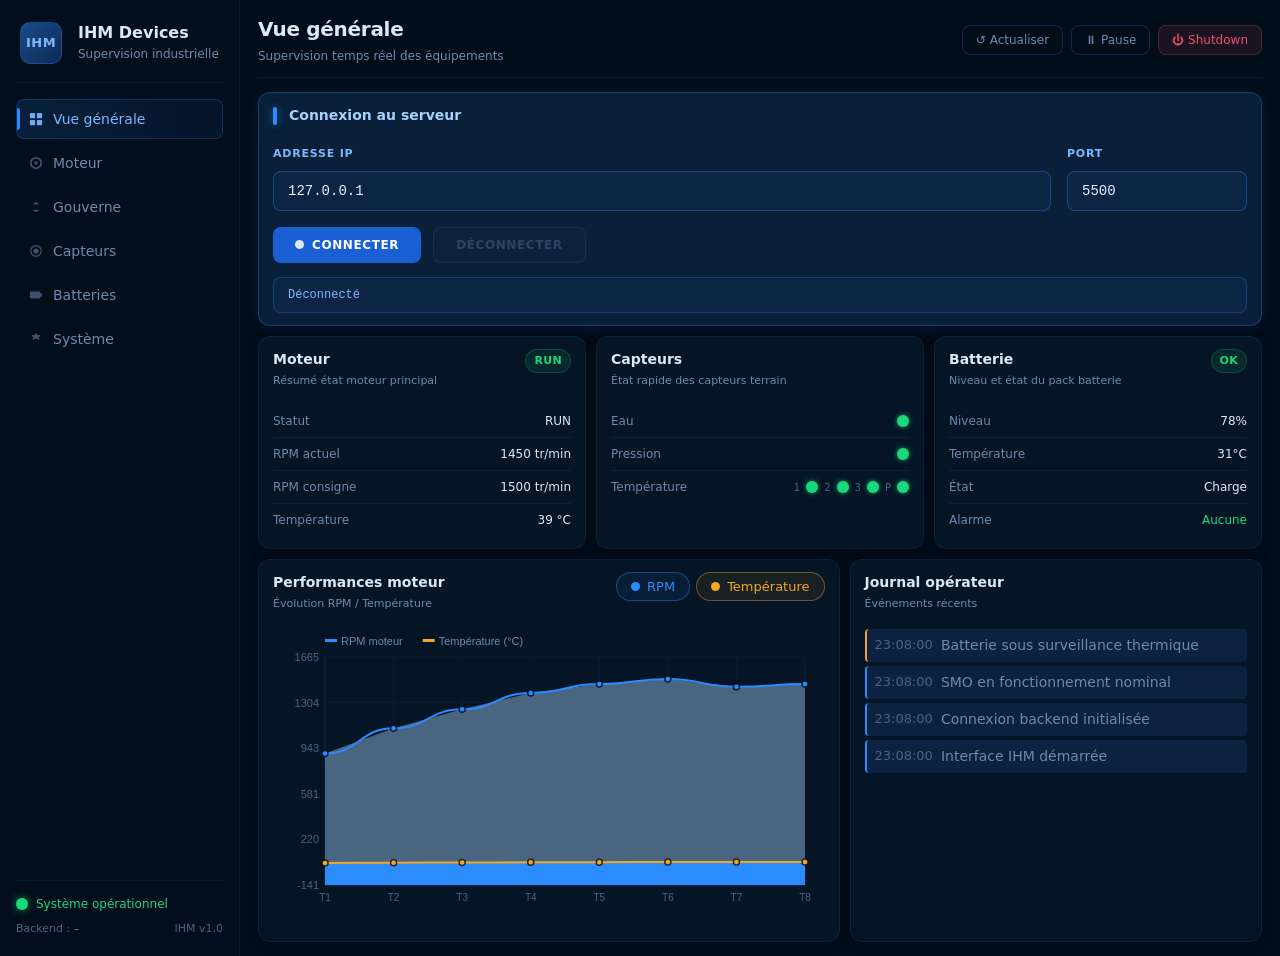
==== commit 85a0be18: "Add files via upload" ====
--- a/index.html
+++ b/index.html
@@ -105,7 +105,15 @@
           <div class="dash-summary">
             <div class="dash-row"><span>Eau</span><span class="led-sm" id="dashLedEau" data-state="unknown"></span></div>
             <div class="dash-row"><span>Pression</span><span class="led-sm" id="dashLedPression" data-state="unknown"></span></div>
-            <div class="dash-row"><span>Température</span><span class="led-sm" id="dashLedTemp" data-state="unknown"></span></div>
+            <div class="dash-row-leds">
+              <span>Température</span>
+              <div class="dash-leds-group">
+                <span class="led-label">1</span><span class="led-sm" id="dashLedTemp1" data-state="unknown"></span>
+                <span class="led-label">2</span><span class="led-sm" id="dashLedTemp2" data-state="unknown"></span>
+                <span class="led-label">3</span><span class="led-sm" id="dashLedTemp3" data-state="unknown"></span>
+                <span class="led-label">P</span><span class="led-sm" id="dashLedTempP" data-state="unknown"></span>
+              </div>
+            </div>
           </div>
         </div>
 
@@ -279,33 +287,79 @@
     <!-- ══════════ CAPTEURS ══════════ -->
     <section id="sensors" class="tab-content">
       <div class="grid">
+
+        <!-- Température — 4 sondes -->
         <div class="card span-12">
           <div class="card-header">
-            <div><h3>Capteurs</h3><p>Retour d'état et valeurs</p></div>
+            <div><h3>Capteur Température</h3><p>TempSmo1/2/3 + TempPlaque — stCAPTEURTEMPERATURES</p></div>
           </div>
           <table class="table sensor-table">
             <thead>
-              <tr><th>Capteur</th><th class="col-led">LED</th><th>État</th><th>Retour</th><th>Interprétation</th></tr>
+              <tr><th>Capteur</th><th class="col-led">État</th><th>Retour</th></tr>
             </thead>
             <tbody>
               <tr>
-                <td class="sensor-name">Eau</td>
-                <td class="col-led"><span class="led" id="ledEau" data-state="unknown"></span></td>
-                <td id="etatEau">–</td><td id="retourEau">–</td><td id="interpEau">–</td>
-              </tr>
-              <tr>
-                <td class="sensor-name">Pression</td>
-                <td class="col-led"><span class="led" id="ledPression" data-state="unknown"></span></td>
-                <td id="etatPression">–</td><td id="retourPression">–</td><td id="interpPression">–</td>
-              </tr>
-              <tr>
-                <td class="sensor-name">Température</td>
-                <td class="col-led"><span class="led" id="ledTemperature" data-state="unknown"></span></td>
-                <td id="etatTemperature">–</td><td id="retourTemperature">–</td><td id="interpTemperature">–</td>
+                <td class="sensor-name">TempSmo1_mes</td>
+                <td class="col-led"><span class="led" id="ledTemp1" data-state="unknown"></span></td>
+                <td id="retourTemp1">– °C</td>
+              </tr>
+              <tr>
+                <td class="sensor-name">TempSmo2_mes</td>
+                <td class="col-led"><span class="led" id="ledTemp2" data-state="unknown"></span></td>
+                <td id="retourTemp2">– °C</td>
+              </tr>
+              <tr>
+                <td class="sensor-name">TempSmo3_mes</td>
+                <td class="col-led"><span class="led" id="ledTemp3" data-state="unknown"></span></td>
+                <td id="retourTemp3">– °C</td>
+              </tr>
+              <tr>
+                <td class="sensor-name">TempPlaque_mes</td>
+                <td class="col-led"><span class="led" id="ledTempPlaque" data-state="unknown"></span></td>
+                <td id="retourTempPlaque">– °C</td>
               </tr>
             </tbody>
           </table>
         </div>
+
+        <!-- Pression -->
+        <div class="card span-6">
+          <div class="card-header">
+            <div><h3>Capteur Pression</h3><p>Pbar_mes — stDATACAPTEURPRESSION</p></div>
+          </div>
+          <table class="table sensor-table">
+            <thead>
+              <tr><th>Capteur</th><th class="col-led">État</th><th>Retour</th></tr>
+            </thead>
+            <tbody>
+              <tr>
+                <td class="sensor-name">Pbar_mes</td>
+                <td class="col-led"><span class="led" id="ledPression" data-state="unknown"></span></td>
+                <td id="retourPression">– bar</td>
+              </tr>
+            </tbody>
+          </table>
+        </div>
+
+        <!-- Eau -->
+        <div class="card span-6">
+          <div class="card-header">
+            <div><h3>Capteur Eau</h3><p>etat_capteur_eau — stDATACAPTEUREAU</p></div>
+          </div>
+          <table class="table sensor-table">
+            <thead>
+              <tr><th>Capteur</th><th class="col-led">État</th><th>Retour</th></tr>
+            </thead>
+            <tbody>
+              <tr>
+                <td class="sensor-name">etat_capteur_eau</td>
+                <td class="col-led"><span class="led" id="ledEau" data-state="unknown"></span></td>
+                <td id="retourEau">–</td>
+              </tr>
+            </tbody>
+          </table>
+        </div>
+
       </div>
     </section>
 
@@ -313,44 +367,64 @@
     <section id="batteries" class="tab-content">
       <div class="grid">
 
-        <!-- KPIs niveau + température -->
+        <!-- Bandeau statut + barre niveau -->
         <div class="card span-12">
           <div class="card-header">
-            <div><h3>Pack batterie</h3><p>Surveillance énergétique et thermique</p></div>
+            <div><h3>Pack batterie</h3><p>stDeviceBatterie — stSBA2SCG_ETAT + stSba2Scg_Info</p></div>
             <span class="status-pill warn" id="batStatusBadge">MONITOR</span>
           </div>
-          <div class="kpis">
-            <div class="kpi"><span class="kpi-label">Niveau batterie</span><span class="kpi-value" id="batNiveau">78<small>%</small></span></div>
-            <div class="kpi"><span class="kpi-label">Température</span><span class="kpi-value warning-text" id="batTemp">31<small>°C</small></span></div>
-          </div>
-        </div>
-
-        <!-- Barre niveau -->
+          <div class="bat-level-display">
+            <div class="bat-pct-text" id="batPctText">–%</div>
+            <div class="bat-bar-track"><div class="bat-bar-fill" id="batBarFill" style="width:0%"></div></div>
+            <div class="bat-bar-scale"><span>0%</span><span>25%</span><span>50%</span><span>75%</span><span>100%</span></div>
+          </div>
+        </div>
+
+        <!-- État BMS — stSBA2SCG_ETAT -->
         <div class="card span-6">
           <div class="card-header">
-            <div><h3>Niveau batterie</h3><p>Pourcentage de charge</p></div>
-          </div>
-          <div class="bat-level-display">
-            <div class="bat-pct-text" id="batPctText">78%</div>
-            <div class="bat-bar-track">
-              <div class="bat-bar-fill" id="batBarFill" style="width:78%"></div>
-            </div>
-            <div class="bat-bar-scale">
-              <span>0%</span><span>25%</span><span>50%</span><span>75%</span><span>100%</span>
-            </div>
-          </div>
-        </div>
-
-        <!-- Tensions cellules -->
+            <div><h3>État BMS</h3><p>stSBA2SCG_ETAT</p></div>
+          </div>
+          <div class="bat-data-grid">
+            <div class="bat-data-row"><span>batt_i (Intensité)</span><strong id="batI">– A</strong></div>
+            <div class="bat-data-row"><span>batt_u (Tension)</span><strong id="batU">– V</strong></div>
+            <div class="bat-data-row"><span>batt_uCharge</span><strong id="batUCharge">– V</strong></div>
+            <div class="bat-data-row"><span>batt_uDech</span><strong id="batUDech">– V</strong></div>
+            <div class="bat-data-row"><span>batt_T (Température)</span><strong id="batTemp" class="warning-text">– °C</strong></div>
+            <div class="bat-data-row"><span>batt_Power</span><strong id="batPower">– W</strong></div>
+            <div class="bat-data-row"><span>batt_Capacite</span><strong id="batCapacite">– Ah</strong></div>
+            <div class="bat-data-row"><span>batt_Energie</span><strong id="batEnergie">– Wh</strong></div>
+          </div>
+        </div>
+
+        <!-- Info BMS + Tensions éléments — stSba2Scg_Info + stSba2Scg_EltTension -->
         <div class="card span-6">
           <div class="card-header">
-            <div><h3>Tensions cellules</h3><p>Valeurs min / max par cellule</p></div>
+            <div><h3>Info + Tensions éléments</h3><p>stSba2Scg_Info + stSBA2SCG_ELEMENTTENSION</p></div>
+          </div>
+          <div class="bat-data-grid">
+            <div class="bat-data-row"><span>uelmin (Tension elt min)</span><strong id="batUelmin">– V</strong></div>
+            <div class="bat-data-row"><span>uelmax (Tension elt max)</span><strong id="batUelmax">– V</strong></div>
+            <div class="bat-data-row"><span>Tmin (Temp min)</span><strong id="batTmin">– °C</strong></div>
+            <div class="bat-data-row highlight-temp"><span>Tmax (Temp max)</span><strong id="batTmax">– °C</strong></div>
+            <div class="bat-data-row"><span>BMSstate</span><strong id="batBMSstate">–</strong></div>
+            <div class="bat-data-row sep-row"><span>uelement1</span><strong id="batUelt1">– V</strong></div>
+            <div class="bat-data-row"><span>uelement2</span><strong id="batUelt2">– V</strong></div>
+            <div class="bat-data-row"><span>uelement3</span><strong id="batUelt3">– V</strong></div>
+            <div class="bat-data-row"><span>uelement4</span><strong id="batUelt4">– V</strong></div>
+          </div>
+        </div>
+
+        <!-- Températures disques — stSBA2SCG_ELEMENTTEMPERATURE -->
+        <div class="card span-12">
+          <div class="card-header">
+            <div><h3>Températures disques</h3><p>stSba2Scg_EltTemperature — stSBA2SCG_ELEMENTTEMPERATURE</p></div>
           </div>
           <div class="motor-info-grid">
-            <div class="motor-info-box"><span class="motor-info-label">U min cellule</span><strong id="batUmin">3.62 V</strong></div>
-            <div class="motor-info-box"><span class="motor-info-label">U max cellule</span><strong id="batUmax">3.79 V</strong></div>
-            <div class="motor-info-box"><span class="motor-info-label">T min pack</span><strong id="batTmin">24 °C</strong></div>
-            <div class="motor-info-box highlight-temp"><span class="motor-info-label">T max pack</span><strong id="batTmax">31 °C</strong></div>
+            <div class="motor-info-box highlight-temp"><span class="motor-info-label">t1_disque</span><strong id="batT1Disque">– °C</strong></div>
+            <div class="motor-info-box highlight-temp"><span class="motor-info-label">t2_disque</span><strong id="batT2Disque">– °C</strong></div>
+            <div class="motor-info-box"><span class="motor-info-label">U min cellule (config)</span><strong id="batUmin">3.62 V</strong></div>
+            <div class="motor-info-box"><span class="motor-info-label">U max cellule (config)</span><strong id="batUmax">3.79 V</strong></div>
           </div>
         </div>
 
--- a/style.css
+++ b/style.css
@@ -12,7 +12,7 @@
   font-family: "Segoe UI", system-ui, sans-serif;
   background: #020d1a;
   color: #dce8f5;
-  font-size: 16px;
+  font-size: 13px;
   line-height: 1.5;
 }
 
@@ -58,11 +58,11 @@
    SIDEBAR
 ════════════════════════════════════════ */
 .sidebar {
-  width: 320px;
+  width: 240px;
   flex-shrink: 0;
   background: var(--sidebar);
   border-right: 1px solid var(--border);
-  padding: 28px 22px;
+  padding: 18px 16px;
   display: flex;
   flex-direction: column;
   gap: 0;
@@ -73,61 +73,61 @@
   display: flex;
   align-items: center;
   gap: 16px;
-  padding: 6px 8px 30px;
+  padding: 4px 4px 18px;
   border-bottom: 1px solid var(--border);
-  margin-bottom: 26px;
+  margin-bottom: 16px;
 }
 
 .brand-logo {
-  width: 60px;
-  height: 60px;
+  width: 42px;
+  height: 42px;
   background: linear-gradient(135deg, #1a4a8a, #0d2a55);
   border: 1px solid var(--border-bright);
-  border-radius: 14px;
+  border-radius: 10px;
   display: flex;
   align-items: center;
   justify-content: center;
   font-weight: 700;
-  font-size: 17px;
+  font-size: 13px;
   color: #7db8ff;
   letter-spacing: 0.5px;
   flex-shrink: 0;
 }
 
 .brand h1 {
-  font-size: 24px;
+  font-size: 16px;
   font-weight: 600;
   color: var(--text);
   line-height: 1.2;
 }
 
 .brand p {
-  font-size: 15px;
-  color: var(--muted);
-  margin-top: 5px;
+  font-size: 12px;
+  color: var(--muted);
+  margin-top: 2px;
 }
 
 /* Nav */
 .nav {
   display: flex;
   flex-direction: column;
-  gap: 8px;
+  gap: 4px;
   flex: 1;
 }
 
 .nav-btn {
   display: flex;
   align-items: center;
-  gap: 16px;
+  gap: 10px;
   background: transparent;
   border: 1px solid transparent;
   color: var(--muted);
   text-align: left;
-  padding: 18px 18px;
+  padding: 11px 12px;
   border-radius: var(--radius-sm);
   cursor: pointer;
   transition: all 0.18s ease;
-  font-size: 20px;
+  font-size: 14px;
   font-family: inherit;
   position: relative;
 }
@@ -157,9 +157,9 @@
 }
 
 .nav-icon {
-  width: 22px;
-  height: 22px;
-  font-size: 20px;
+  width: 15px;
+  height: 15px;
+  font-size: 14px;
   opacity: 0.7;
   flex-shrink: 0;
 }
@@ -178,18 +178,18 @@
 /* Sidebar footer */
 .sidebar-footer {
   margin-top: auto;
-  padding-top: 24px;
+  padding-top: 14px;
   border-top: 1px solid var(--border);
   display: flex;
   flex-direction: column;
-  gap: 12px;
+  gap: 8px;
 }
 
 .system-state {
   display: flex;
   align-items: center;
-  gap: 12px;
-  font-size: 17px;
+  gap: 8px;
+  font-size: 12px;
   color: var(--green);
 }
 
@@ -214,7 +214,7 @@
 .sidebar-meta {
   display: flex;
   justify-content: space-between;
-  font-size: 15px;
+  font-size: 11px;
   color: var(--muted2);
 }
 
@@ -229,7 +229,7 @@
 .main {
   flex: 1;
   overflow-y: auto;
-  padding: 24px 28px;
+  padding: 14px 18px;
   background: var(--bg);
 }
 
@@ -239,20 +239,20 @@
   justify-content: space-between;
   align-items: center;
   gap: 16px;
-  margin-bottom: 24px;
-  padding-bottom: 20px;
+  margin-bottom: 14px;
+  padding-bottom: 12px;
   border-bottom: 1px solid var(--border);
 }
 
 .topbar h2 {
-  font-size: 28px;
+  font-size: 20px;
   font-weight: 600;
   color: var(--text);
   letter-spacing: -0.3px;
 }
 
 .topbar p {
-  font-size: 14px;
+  font-size: 12px;
   color: var(--muted);
   margin-top: 3px;
 }
@@ -268,10 +268,10 @@
   background: transparent;
   border: 1px solid var(--border-bright);
   color: var(--muted);
-  padding: 10px 18px;
+  padding: 7px 13px;
   border-radius: var(--radius-sm);
   cursor: pointer;
-  font-size: 14px;
+  font-size: 12px;
   font-family: inherit;
   transition: all 0.15s;
 }
@@ -286,10 +286,10 @@
   background: var(--red-bg);
   border: 1px solid rgba(240,78,104,0.25);
   color: var(--red);
-  padding: 10px 20px;
+  padding: 7px 13px;
   border-radius: var(--radius-sm);
   cursor: pointer;
-  font-size: 14px;
+  font-size: 12px;
   font-weight: 500;
   font-family: inherit;
   transition: all 0.15s;
@@ -312,7 +312,7 @@
 .grid {
   display: grid;
   grid-template-columns: repeat(12, 1fr);
-  gap: 16px;
+  gap: 10px;
 }
 
 .span-12 { grid-column: span 12; }
@@ -328,7 +328,7 @@
 .card {
   background: var(--card);
   border-radius: var(--radius);
-  padding: 18px 20px;
+  padding: 12px 14px;
   border: 1px solid var(--border);
   box-shadow: var(--shadow-card);
   transition: border-color 0.2s;
@@ -347,14 +347,14 @@
 }
 
 .card-header h3 {
-  font-size: 18px;
+  font-size: 14px;
   font-weight: 600;
   color: var(--text);
   margin-bottom: 3px;
 }
 
 .card-header p {
-  font-size: 13px;
+  font-size: 11px;
   color: var(--muted);
 }
 
@@ -389,9 +389,9 @@
 .status-pill {
   display: inline-flex;
   align-items: center;
-  padding: 5px 12px;
+  padding: 3px 8px;
   border-radius: 20px;
-  font-size: 13px;
+  font-size: 11px;
   font-weight: 600;
   letter-spacing: 0.3px;
   white-space: nowrap;
@@ -440,13 +440,13 @@
 }
 
 .kpi-label {
-  font-size: 13px;
+  font-size: 11px;
   color: var(--muted);
   font-weight: 400;
 }
 
 .kpi-value {
-  font-size: 30px;
+  font-size: 22px;
   font-weight: 700;
   color: var(--text);
   letter-spacing: -0.5px;
@@ -630,10 +630,10 @@
 .log-item {
   display: flex;
   align-items: flex-start;
-  gap: 10px;
-  padding: 10px 12px;
-  border-radius: 6px;
-  font-size: 14px;
+  gap: 8px;
+  padding: 6px 8px;
+  border-radius: 4px;
+  font-size: 11px;
   border-left: 2px solid transparent;
   background: var(--card-light);
 }
@@ -680,20 +680,20 @@
 
 .table th {
   text-align: left;
-  padding: 12px 16px;
+  padding: 8px 12px;
   color: var(--muted);
   font-weight: 500;
-  font-size: 13px;
+  font-size: 11px;
   border-bottom: 1px solid var(--border);
   text-transform: uppercase;
   letter-spacing: 0.4px;
 }
 
 .table td {
-  padding: 14px 16px;
+  padding: 9px 12px;
   border-bottom: 1px solid var(--border);
   color: var(--muted);
-  font-size: 15px;
+  font-size: 13px;
 }
 
 .table td:last-child { color: var(--text); }
@@ -797,13 +797,13 @@
 
 .motor-info-label {
   display: block;
-  font-size: 13px;
+  font-size: 11px;
   color: var(--muted);
   margin-bottom: 6px;
 }
 
 .motor-info-box strong {
-  font-size: 24px;
+  font-size: 18px;
   font-weight: 700;
   color: var(--text);
   letter-spacing: -0.3px;
@@ -1003,7 +1003,7 @@
 
 .sensor-name {
   color: var(--text) !important;
-  font-size: 16px;
+  font-size: 13px;
   font-weight: 500;
 }
 
@@ -1081,6 +1081,12 @@
   background-position: center;
   opacity: 0.55;
 }
+.nav-btn.active .nav-icon { opacity: 0.9; }
+.nav-icon--dash   { background-color: var(--blue);   mask: url("data:image/svg+xml,%3Csvg xmlns='http://www.w3.org/2000/svg' viewBox='0 0 16 16'%3E%3Crect x='1' y='1' width='6' height='6' rx='1'/%3E%3Crect x='9' y='1' width='6' height='6' rx='1'/%3E%3Crect x='1' y='9' width='6' height='6' rx='1'/%3E%3Crect x='9' y='9' width='6' height='6' rx='1'/%3E%3C/svg%3E") no-repeat center/contain; -webkit-mask: url("data:image/svg+xml,%3Csvg xmlns='http://www.w3.org/2000/svg' viewBox='0 0 16 16'%3E%3Crect x='1' y='1' width='6' height='6' rx='1'/%3E%3Crect x='9' y='1' width='6' height='6' rx='1'/%3E%3Crect x='1' y='9' width='6' height='6' rx='1'/%3E%3Crect x='9' y='9' width='6' height='6' rx='1'/%3E%3C/svg%3E") no-repeat center/contain; background-color: currentColor; }
+.nav-icon--motor  { background-color: currentColor; mask: url("data:image/svg+xml,%3Csvg xmlns='http://www.w3.org/2000/svg' viewBox='0 0 16 16'%3E%3Ccircle cx='8' cy='8' r='6' fill='none' stroke='black' stroke-width='2'/%3E%3Ccircle cx='8' cy='8' r='2'/%3E%3C/svg%3E") no-repeat center/contain; -webkit-mask: url("data:image/svg+xml,%3Csvg xmlns='http://www.w3.org/2000/svg' viewBox='0 0 16 16'%3E%3Ccircle cx='8' cy='8' r='6' fill='none' stroke='black' stroke-width='2'/%3E%3Ccircle cx='8' cy='8' r='2'/%3E%3C/svg%3E") no-repeat center/contain; }
+.nav-icon--sensor { background-color: currentColor; mask: url("data:image/svg+xml,%3Csvg xmlns='http://www.w3.org/2000/svg' viewBox='0 0 16 16'%3E%3Ccircle cx='8' cy='8' r='3'/%3E%3Ccircle cx='8' cy='8' r='6' fill='none' stroke='black' stroke-width='1.5'/%3E%3C/svg%3E") no-repeat center/contain; -webkit-mask: url("data:image/svg+xml,%3Csvg xmlns='http://www.w3.org/2000/svg' viewBox='0 0 16 16'%3E%3Ccircle cx='8' cy='8' r='3'/%3E%3Ccircle cx='8' cy='8' r='6' fill='none' stroke='black' stroke-width='1.5'/%3E%3C/svg%3E") no-repeat center/contain; }
+.nav-icon--bat    { background-color: currentColor; mask: url("data:image/svg+xml,%3Csvg xmlns='http://www.w3.org/2000/svg' viewBox='0 0 16 16'%3E%3Crect x='1' y='4' width='12' height='8' rx='1.5'/%3E%3Crect x='13' y='6' width='2' height='4' rx='1'/%3E%3Crect x='3' y='6' width='4' height='4' rx='0.5' fill='white'/%3E%3C/svg%3E") no-repeat center/contain; -webkit-mask: url("data:image/svg+xml,%3Csvg xmlns='http://www.w3.org/2000/svg' viewBox='0 0 16 16'%3E%3Crect x='1' y='4' width='12' height='8' rx='1.5'/%3E%3Crect x='13' y='6' width='2' height='4' rx='1'/%3E%3Crect x='3' y='6' width='4' height='4' rx='0.5' fill='white'/%3E%3C/svg%3E") no-repeat center/contain; }
+.nav-icon--sys    { background-color: currentColor; mask: url("data:image/svg+xml,%3Csvg xmlns='http://www.w3.org/2000/svg' viewBox='0 0 16 16'%3E%3Cpath d='M8 1l1.5 2.5H13l-2 2.5 1 3L8 7.5 4 9l1-3L3 3.5h3.5z'/%3E%3C/svg%3E") no-repeat center/contain; -webkit-mask: url("data:image/svg+xml,%3Csvg xmlns='http://www.w3.org/2000/svg' viewBox='0 0 16 16'%3E%3Cpath d='M8 1l1.5 2.5H13l-2 2.5 1 3L8 7.5 4 9l1-3L3 3.5h3.5z'/%3E%3C/svg%3E") no-repeat center/contain; }
 
 /* ════════════════════════════════════════
    DASHBOARD — résumés (moteur / capteurs / batterie)
@@ -1095,15 +1101,15 @@
   display: flex;
   justify-content: space-between;
   align-items: center;
-  padding: 11px 0;
+  padding: 7px 0;
   border-bottom: 1px solid var(--border);
-  font-size: 15px;
+  font-size: 12px;
 }
 
 .dash-row:last-child { border-bottom: none; }
 
 .dash-row span:first-child { color: var(--muted); }
-.dash-row strong { color: var(--text); font-weight: 500; font-size: 15px; }
+.dash-row strong { color: var(--text); font-weight: 500; font-size: 12px; }
 
 .dash-led-row {
   display: flex;
@@ -1113,10 +1119,11 @@
 
 /* petite LED pour le dashboard */
 .led-sm {
-  width: 13px;
-  height: 13px;
+  width: 12px;
+  height: 12px;
   border-radius: 50%;
   flex-shrink: 0;
+  display: inline-block;
 }
 .led-sm[data-state="ok"]      { background: var(--green); box-shadow: 0 0 5px rgba(24,217,122,0.7); }
 .led-sm[data-state="warn"]    { background: var(--orange); box-shadow: 0 0 5px rgba(245,166,35,0.7); }
@@ -1438,7 +1445,9 @@
    PANNEAU CONNEXION WEBSOCKET
 ════════════════════════════════════════ */
 .card-connexion {
-  border-color: var(--border-bright);
+  background: #0a1f38;
+  border: 1px solid rgba(42,140,255,0.30);
+  box-shadow: 0 2px 16px rgba(42,140,255,0.08);
 }
 
 /* Badge statut WS */
@@ -1645,7 +1654,12 @@
    GOUVERNE
 ════════════════════════════════════════ */
 
-
+/* Icône nav gouverne */
+.nav-icon--gouv {
+  background-color: currentColor;
+  mask: url("data:image/svg+xml,%3Csvg xmlns='http://www.w3.org/2000/svg' viewBox='0 0 16 16'%3E%3Cpath d='M8 2 L8 14 M4 5 L8 2 L12 5 M4 11 L8 14 L12 11'/%3E%3C/svg%3E") no-repeat center/contain;
+  -webkit-mask: url("data:image/svg+xml,%3Csvg xmlns='http://www.w3.org/2000/svg' viewBox='0 0 16 16'%3E%3Cpath d='M8 2 L8 14 M4 5 L8 2 L12 5 M4 11 L8 14 L12 11'/%3E%3C/svg%3E") no-repeat center/contain;
+}
 
 /* Barre de position gouverne (couleur violette) */
 .rpm-gauge-fill.gouv-fill {
@@ -1730,3 +1744,252 @@
   opacity: 0.45;
   text-decoration: line-through;
 }
+
+/* ════════════════════════════════════════
+   CONNEXION — STYLE IMAGE 2
+════════════════════════════════════════ */
+
+/* Titre avec barre d'accent bleue */
+.conn-card-title {
+  display: flex;
+  align-items: center;
+  gap: 12px;
+  margin-bottom: 20px;
+}
+
+.conn-accent-bar {
+  width: 4px;
+  height: 18px;
+  background: #2a8cff;
+  border-radius: 2px;
+  flex-shrink: 0;
+  box-shadow: 0 0 8px rgba(42,140,255,0.6);
+}
+
+.conn-card-title h3 {
+  font-size: 14px;
+  font-weight: 600;
+  color: #a8d0ff;
+  margin: 0;
+}
+
+/* Ligne IP + Port */
+.conn-fields-row {
+  display: flex;
+  gap: 16px;
+  margin-bottom: 16px;
+  align-items: flex-end;
+}
+
+.conn-field-group {
+  display: flex;
+  flex-direction: column;
+  gap: 8px;
+}
+
+.conn-field-ip   { flex: 1; }
+.conn-field-port { flex: 0 0 180px; }
+
+.conn-field-group label {
+  font-size: 11px;
+  font-weight: 600;
+  color: #7db8ff;
+  letter-spacing: 0.8px;
+  text-transform: uppercase;
+}
+
+.conn-field-group input {
+  padding: 11px 14px;
+  border-radius: var(--radius-sm);
+  border: 1px solid rgba(42,140,255,0.35);
+  background: #0d2545;
+  color: #e8f0ff;
+  font-size: 14px;
+  font-family: "Consolas", "Courier New", monospace;
+  outline: none;
+  transition: border-color 0.15s, box-shadow 0.15s;
+  width: 100%;
+}
+
+.conn-field-group input:focus {
+  border-color: rgba(42,140,255,0.6);
+  box-shadow: 0 0 0 3px rgba(42,140,255,0.10);
+}
+
+/* Boutons */
+.conn-btn-row {
+  display: flex;
+  gap: 12px;
+  margin-bottom: 14px;
+}
+
+.conn-btn-connect {
+  display: flex;
+  align-items: center;
+  gap: 8px;
+  padding: 10px 22px;
+  border-radius: var(--radius-sm);
+  border: none;
+  background: #1a5fd4;
+  color: #fff;
+  font-size: 12px;
+  font-weight: 700;
+  font-family: inherit;
+  letter-spacing: 0.6px;
+  cursor: pointer;
+  transition: background 0.15s, transform 0.1s;
+}
+
+.conn-btn-connect:hover:not(:disabled) {
+  background: #2070e8;
+}
+
+.conn-btn-connect:active:not(:disabled) {
+  transform: scale(0.98);
+}
+
+.conn-btn-connect:disabled {
+  opacity: 0.45;
+  cursor: not-allowed;
+}
+
+.conn-btn-dot {
+  width: 9px;
+  height: 9px;
+  border-radius: 50%;
+  background: rgba(255,255,255,0.85);
+  flex-shrink: 0;
+}
+
+.conn-btn-disconnect {
+  padding: 10px 22px;
+  border-radius: var(--radius-sm);
+  border: 1px solid rgba(255,255,255,0.15);
+  background: rgba(255,255,255,0.04);
+  color: var(--muted);
+  font-size: 12px;
+  font-weight: 700;
+  font-family: inherit;
+  letter-spacing: 0.6px;
+  cursor: pointer;
+  transition: all 0.15s;
+}
+
+.conn-btn-disconnect:hover:not(:disabled) {
+  background: var(--red-bg);
+  color: var(--red);
+  border-color: rgba(240,78,104,0.35);
+}
+
+.conn-btn-disconnect:disabled {
+  opacity: 0.35;
+  cursor: not-allowed;
+}
+
+/* Barre de statut */
+.conn-status-bar {
+  padding: 8px 14px;
+  border-radius: var(--radius-sm);
+  background: #0d2545;
+  border: 1px solid rgba(42,140,255,0.25);
+  font-size: 12px;
+  color: #7db8ff;
+  font-family: "Consolas", "Courier New", monospace;
+  transition: all 0.2s;
+}
+
+.conn-status-bar.success {
+  color: var(--green);
+  border-color: rgba(24,217,122,0.25);
+  background: var(--green-bg);
+}
+
+.conn-status-bar.error {
+  color: var(--red);
+  border-color: rgba(240,78,104,0.25);
+  background: var(--red-bg);
+}
+
+/* Barre d'erreur */
+.conn-error-bar {
+  margin-top: 8px;
+  padding: 10px 16px;
+  border-radius: var(--radius-sm);
+  background: var(--red-bg);
+  border: 1px solid rgba(240,78,104,0.3);
+  font-size: 13px;
+  color: var(--red);
+}
+
+.conn-error-bar.hidden { display: none; }
+
+@media (max-width: 640px) {
+  .conn-fields-row { flex-direction: column; }
+  .conn-field-port { flex: 1; }
+  .conn-btn-row    { flex-direction: column; }
+}
+
+/* ════════════════════════════════════════
+   BATTERIE — grille de données
+════════════════════════════════════════ */
+.bat-data-grid {
+  display: flex;
+  flex-direction: column;
+  gap: 0;
+}
+
+.bat-data-row {
+  display: flex;
+  justify-content: space-between;
+  align-items: center;
+  padding: 7px 0;
+  border-bottom: 1px solid var(--border);
+  font-size: 12px;
+}
+
+.bat-data-row:last-child { border-bottom: none; }
+
+.bat-data-row span { color: var(--muted); }
+.bat-data-row strong { color: var(--text); font-weight: 600; font-size: 12px; }
+
+.bat-data-row.sep-row {
+  margin-top: 6px;
+  padding-top: 10px;
+  border-top: 1px solid var(--border-bright);
+}
+
+.bat-data-row.highlight-temp strong { color: var(--orange); }
+
+/* Sensor table col-led centrée */
+.sensor-table .col-led { width: 60px; text-align: center; }
+
+
+/* ── Dashboard capteurs : LED alignée à droite ── */
+.dash-row .led-sm {
+  margin-left: auto;
+  flex-shrink: 0;
+}
+
+/* ── Dashboard capteurs : ligne température multi-LEDs ── */
+.dash-row-leds {
+  display: flex;
+  justify-content: space-between;
+  align-items: center;
+  padding: 7px 0;
+  border-bottom: 1px solid var(--border);
+  font-size: 12px;
+}
+
+.dash-row-leds:last-child { border-bottom: none; }
+.dash-row-leds > span:first-child { color: var(--muted); }
+
+.dash-leds-group {
+  display: flex;
+  gap: 6px;
+  align-items: center;
+}
+
+.dash-leds-group .led-label {
+  font-size: 10px;
+  color: var(--muted2);
+}
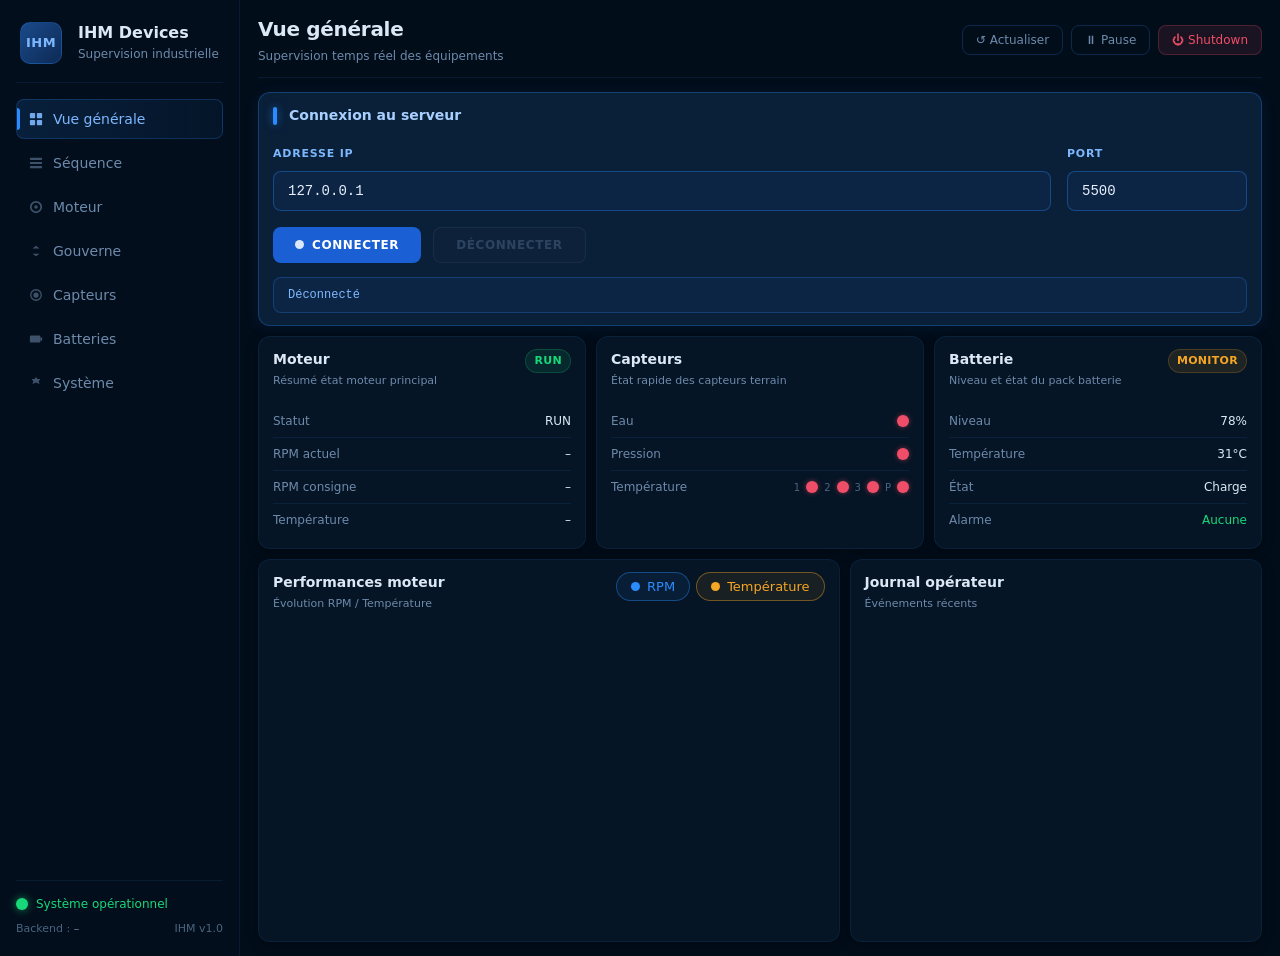
==== commit 3f670a8f: "Add files via upload" ====
--- a/index.html
+++ b/index.html
@@ -19,6 +19,7 @@
     </div>
     <nav class="nav">
       <button class="nav-btn active" data-tab="dashboard"><span class="nav-icon nav-icon--dash"></span>Vue générale</button>
+      <button class="nav-btn" data-tab="sequence"><span class="nav-icon nav-icon--seq"></span>Séquence</button>
       <button class="nav-btn" data-tab="moteur"><span class="nav-icon nav-icon--motor"></span>Moteur</button>
       <button class="nav-btn" data-tab="gouverne"><span class="nav-icon nav-icon--gouv"></span>Gouverne</button>
       <button class="nav-btn" data-tab="sensors"><span class="nav-icon nav-icon--sensor"></span>Capteurs</button>
@@ -154,18 +155,233 @@
       </div>
     </section>
 
+    <!-- ══════════ SÉQUENCE ══════════ -->
+    <section id="sequence" class="tab-content">
+      <div class="grid">
+
+        <!-- Titre -->
+        <div class="card span-12 card-motor-banner">
+          <div class="motor-banner-content">
+            <div class="motor-banner-title">
+              <span class="motor-banner-dot" id="seqBannerDot"></span>
+              <div><h3>Gestion des séquences</h3><p>Séquence manuelle (10 étapes) ou automatique</p></div>
+            </div>
+            <span class="status-pill" id="seqStatusBadge">IDLE</span>
+          </div>
+        </div>
+
+        <!-- ── SÉQUENCE MANUELLE (gauche) ── -->
+        <div class="card span-7">
+          <div class="card-header">
+            <div><h3>Séquence manuelle</h3><p>Exécution étape par étape</p></div>
+          </div>
+          <div class="seq-list">
+
+            <!-- Séquence 1 -->
+            <div class="seq-item">
+              <span class="seq-num">01</span>
+              <span class="seq-name">Séquence 1</span>
+              <span class="led-sm" id="seqLed1" data-state="unknown"></span>
+              <div class="seq-toggle" id="seqToggle1" data-active="0">
+                <span class="seq-toggle-off">NON</span>
+                <span class="seq-toggle-thumb"></span>
+                <span class="seq-toggle-on">OUI</span>
+              </div>
+              <button class="seq-validate-btn" id="seqBtn1">Valider</button>
+            </div>
+
+            <!-- Séquence 2 -->
+            <div class="seq-item">
+              <span class="seq-num">02</span>
+              <span class="seq-name">Séquence 2</span>
+              <span class="led-sm" id="seqLed2" data-state="unknown"></span>
+              <div class="seq-toggle" id="seqToggle2" data-active="0">
+                <span class="seq-toggle-off">NON</span>
+                <span class="seq-toggle-thumb"></span>
+                <span class="seq-toggle-on">OUI</span>
+              </div>
+              <button class="seq-validate-btn" id="seqBtn2">Valider</button>
+            </div>
+
+            <!-- Séquence 3 -->
+            <div class="seq-item">
+              <span class="seq-num">03</span>
+              <span class="seq-name">Séquence 3</span>
+              <span class="led-sm" id="seqLed3" data-state="unknown"></span>
+              <div class="seq-toggle" id="seqToggle3" data-active="0">
+                <span class="seq-toggle-off">NON</span>
+                <span class="seq-toggle-thumb"></span>
+                <span class="seq-toggle-on">OUI</span>
+              </div>
+              <button class="seq-validate-btn" id="seqBtn3">Valider</button>
+            </div>
+
+            <!-- Séquence 4 -->
+            <div class="seq-item">
+              <span class="seq-num">04</span>
+              <span class="seq-name">Séquence 4</span>
+              <span class="led-sm" id="seqLed4" data-state="unknown"></span>
+              <div class="seq-toggle" id="seqToggle4" data-active="0">
+                <span class="seq-toggle-off">NON</span>
+                <span class="seq-toggle-thumb"></span>
+                <span class="seq-toggle-on">OUI</span>
+              </div>
+              <button class="seq-validate-btn" id="seqBtn4">Valider</button>
+            </div>
+
+            <!-- Séquence 5 -->
+            <div class="seq-item">
+              <span class="seq-num">05</span>
+              <span class="seq-name">Séquence 5</span>
+              <span class="led-sm" id="seqLed5" data-state="unknown"></span>
+              <div class="seq-toggle" id="seqToggle5" data-active="0">
+                <span class="seq-toggle-off">NON</span>
+                <span class="seq-toggle-thumb"></span>
+                <span class="seq-toggle-on">OUI</span>
+              </div>
+              <button class="seq-validate-btn" id="seqBtn5">Valider</button>
+            </div>
+
+            <!-- Séquence 6 -->
+            <div class="seq-item">
+              <span class="seq-num">06</span>
+              <span class="seq-name">Séquence 6</span>
+              <span class="led-sm" id="seqLed6" data-state="unknown"></span>
+              <div class="seq-toggle" id="seqToggle6" data-active="0">
+                <span class="seq-toggle-off">NON</span>
+                <span class="seq-toggle-thumb"></span>
+                <span class="seq-toggle-on">OUI</span>
+              </div>
+              <button class="seq-validate-btn" id="seqBtn6">Valider</button>
+            </div>
+
+            <!-- Séquence 7 -->
+            <div class="seq-item">
+              <span class="seq-num">07</span>
+              <span class="seq-name">Séquence 7</span>
+              <span class="led-sm" id="seqLed7" data-state="unknown"></span>
+              <div class="seq-toggle" id="seqToggle7" data-active="0">
+                <span class="seq-toggle-off">NON</span>
+                <span class="seq-toggle-thumb"></span>
+                <span class="seq-toggle-on">OUI</span>
+              </div>
+              <button class="seq-validate-btn" id="seqBtn7">Valider</button>
+            </div>
+
+            <!-- Séquence 8 -->
+            <div class="seq-item">
+              <span class="seq-num">08</span>
+              <span class="seq-name">Séquence 8</span>
+              <span class="led-sm" id="seqLed8" data-state="unknown"></span>
+              <div class="seq-toggle" id="seqToggle8" data-active="0">
+                <span class="seq-toggle-off">NON</span>
+                <span class="seq-toggle-thumb"></span>
+                <span class="seq-toggle-on">OUI</span>
+              </div>
+              <button class="seq-validate-btn" id="seqBtn8">Valider</button>
+            </div>
+
+            <!-- Séquence 9 -->
+            <div class="seq-item">
+              <span class="seq-num">09</span>
+              <span class="seq-name">Séquence 9</span>
+              <span class="led-sm" id="seqLed9" data-state="unknown"></span>
+              <div class="seq-toggle" id="seqToggle9" data-active="0">
+                <span class="seq-toggle-off">NON</span>
+                <span class="seq-toggle-thumb"></span>
+                <span class="seq-toggle-on">OUI</span>
+              </div>
+              <button class="seq-validate-btn" id="seqBtn9">Valider</button>
+            </div>
+
+            <!-- Séquence 10 -->
+            <div class="seq-item">
+              <span class="seq-num">10</span>
+              <span class="seq-name">Séquence 10</span>
+              <span class="led-sm" id="seqLed10" data-state="unknown"></span>
+              <div class="seq-toggle" id="seqToggle10" data-active="0">
+                <span class="seq-toggle-off">NON</span>
+                <span class="seq-toggle-thumb"></span>
+                <span class="seq-toggle-on">OUI</span>
+              </div>
+              <button class="seq-validate-btn" id="seqBtn10">Valider</button>
+            </div>
+
+          </div>
+        </div>
+
+        <!-- ── SÉQUENCE AUTOMATIQUE (droite) ── -->
+        <div class="card span-5">
+          <div class="card-header">
+            <div><h3>Séquence automatique</h3><p>Lancement automatique de la séquence complète</p></div>
+          </div>
+          <div class="seq-auto-panel">
+            <div class="seq-auto-status">
+              <div class="seq-auto-row">
+                <span class="led-sm" id="seqAutoLed" data-state="unknown"></span>
+                <span id="seqAutoLabel">En attente</span>
+              </div>
+              <div class="seq-auto-progress" id="seqAutoProgress">
+                <div class="seq-auto-bar" id="seqAutoBar" style="width:0%"></div>
+              </div>
+              <span class="seq-auto-pct" id="seqAutoPct">0 / 10</span>
+            </div>
+            <button class="op-btn op-btn--run seq-auto-launch" id="seqAutoBtn">
+              ▶ Lancer séquence auto
+            </button>
+            <button class="op-btn op-btn--seq seq-auto-stop hidden" id="seqAutoStopBtn">
+              ■ Arrêter
+            </button>
+            <div class="motor-command-feedback" id="seqAutoFeedback">Aucune séquence active.</div>
+          </div>
+        </div>
+
+      </div>
+    </section>
+
     <!-- ══════════ MOTEUR ══════════ -->
     <section id="moteur" class="tab-content">
       <div class="grid">
 
-        <!-- Bandeau statut -->
+        <!-- Bandeau statut moteur -->
         <div class="card span-12 card-motor-banner">
           <div class="motor-banner-content">
             <div class="motor-banner-title">
               <span class="motor-banner-dot" id="motorBannerDot"></span>
               <div><h3>Moteur principal — SMO</h3><p>Supervision et commande du moteur de propulsion</p></div>
             </div>
+            <div class="banner-indicators">
+              <div class="banner-ind">
+                <span class="led-sm" id="motorIndStatut" data-state="unknown"></span>
+                <span class="banner-ind-label">Statut</span>
+              </div>
+              <div class="banner-ind">
+                <span class="led-sm" id="motorIndSeq" data-state="unknown"></span>
+                <span class="banner-ind-label">Séquence</span>
+              </div>
+              <div class="banner-ind">
+                <span class="led-sm" id="motorIndRun" data-state="unknown"></span>
+                <span class="banner-ind-label">Run</span>
+              </div>
+            </div>
             <span class="status-pill ok" id="motorStatusBadge">RUN</span>
+          </div>
+        </div>
+
+        <!-- Commande opérationnelle -->
+        <div class="card span-12">
+          <div class="card-header">
+            <div><h3>Commande opérationnelle</h3><p>Lancement séquence et run moteur</p></div>
+          </div>
+          <div class="op-cmd-row">
+            <button class="op-btn op-btn--seq" id="motorSeqBtn">
+              <span class="led-sm" id="motorSeqLed" data-state="unknown"></span>
+              Séquence
+            </button>
+            <button class="op-btn op-btn--run" id="motorRunBtn">
+              <span class="led-sm" id="motorRunLed" data-state="unknown"></span>
+              Run
+            </button>
           </div>
         </div>
 
@@ -228,37 +444,171 @@
     <section id="gouverne" class="tab-content">
       <div class="grid">
 
-        <!-- Bandeau statut -->
+        <!-- Bandeau statut global gouvernes -->
         <div class="card span-12 card-motor-banner">
           <div class="motor-banner-content">
             <div class="motor-banner-title">
               <span class="motor-banner-dot" id="gouvBannerDot"></span>
-              <div><h3>Gouverne — Positionneur</h3><p>Retour position, vitesse, couple — supervision du servomoteur de gouverne</p></div>
+              <div><h3>Gouvernes — Positionneurs</h3><p>4 gouvernes CANopen — Supérieure · Tribord · Inférieure · Babord</p></div>
+            </div>
+            <div class="gouv-status-grid">
+              <!-- Gouverne 1 — Supérieure -->
+              <div class="gouv-status-col">
+                <span class="gouv-status-name gouv-sup">G1 Sup</span>
+                <div class="gouv-status-row"><span class="led-sm" id="gSupStatut" data-state="unknown"></span><span>Statut</span></div>
+                <div class="gouv-status-row"><span class="led-sm" id="gSupRun"    data-state="unknown"></span><span>Run</span></div>
+                <div class="gouv-status-row"><span class="led-sm" id="gSupSeq"    data-state="unknown"></span><span>Séq.</span></div>
+              </div>
+              <!-- Gouverne 2 — Tribord -->
+              <div class="gouv-status-col">
+                <span class="gouv-status-name gouv-tri">G2 Tri</span>
+                <div class="gouv-status-row"><span class="led-sm" id="gTriStatut" data-state="unknown"></span><span>Statut</span></div>
+                <div class="gouv-status-row"><span class="led-sm" id="gTriRun"    data-state="unknown"></span><span>Run</span></div>
+                <div class="gouv-status-row"><span class="led-sm" id="gTriSeq"    data-state="unknown"></span><span>Séq.</span></div>
+              </div>
+              <!-- Gouverne 3 — Inférieure -->
+              <div class="gouv-status-col">
+                <span class="gouv-status-name gouv-inf">G3 Inf</span>
+                <div class="gouv-status-row"><span class="led-sm" id="gInfStatut" data-state="unknown"></span><span>Statut</span></div>
+                <div class="gouv-status-row"><span class="led-sm" id="gInfRun"    data-state="unknown"></span><span>Run</span></div>
+                <div class="gouv-status-row"><span class="led-sm" id="gInfSeq"    data-state="unknown"></span><span>Séq.</span></div>
+              </div>
+              <!-- Gouverne 4 — Babord -->
+              <div class="gouv-status-col">
+                <span class="gouv-status-name gouv-bab">G4 Bab</span>
+                <div class="gouv-status-row"><span class="led-sm" id="gBabStatut" data-state="unknown"></span><span>Statut</span></div>
+                <div class="gouv-status-row"><span class="led-sm" id="gBabRun"    data-state="unknown"></span><span>Run</span></div>
+                <div class="gouv-status-row"><span class="led-sm" id="gBabSeq"    data-state="unknown"></span><span>Séq.</span></div>
+              </div>
             </div>
             <span class="status-pill warn" id="gouvStatusBadge">CHECK</span>
           </div>
         </div>
 
-        <!-- Retour mesures -->
-        <div class="card span-7">
-          <div class="card-header">
-            <div><h3>Retour mesures</h3><p>Valeurs lues en temps réel via TxPDO</p></div>
-          </div>
-          <div class="motor-info-grid">
-            <div class="motor-info-box"><span class="motor-info-label">Position</span><strong id="gouvPosition">120.5</strong></div>
-            <div class="motor-info-box"><span class="motor-info-label">Vitesse</span><strong id="gouvVitesse">18</strong></div>
-            <div class="motor-info-box"><span class="motor-info-label">Couple</span><strong id="gouvCouple">7</strong></div>
-            <div class="motor-info-box"><span class="motor-info-label">Statut word</span><strong id="gouvStatutWord">1</strong></div>
-            <div class="motor-info-box"><span class="motor-info-label">Période TxPDO</span><strong id="gouvTxPDO">50 ms</strong></div>
-            <div class="motor-info-box"><span class="motor-info-label">Index nœud</span><strong id="gouvNodeId">–</strong></div>
-          </div>
-          <div class="rpm-gauge-wrap">
+        <!-- ── Retour mesures 4 gouvernes ── -->
+        <div class="card span-12">
+          <div class="card-header">
+            <div><h3>Retour mesures</h3><p>Position · Vitesse · Couple · Statut word — stGOUVERNE2SCG</p></div>
+          </div>
+          <div class="gouv-table-wrap">
+            <table class="table gouv-measures-table">
+              <thead>
+                <tr>
+                  <th>Gouverne</th>
+                  <th>État</th>
+                  <th>Position</th>
+                  <th>Vitesse</th>
+                  <th>Couple</th>
+                  <th>Statut word</th>
+                </tr>
+              </thead>
+              <tbody>
+                <tr>
+                  <td class="gouv-name gouv-sup">Supérieure</td>
+                  <td><span class="led" id="ledGouvSup" data-state="unknown"></span></td>
+                  <td id="gSup_pos">–</td>
+                  <td id="gSup_vit">–</td>
+                  <td id="gSup_cpl">–</td>
+                  <td id="gSup_sw">–</td>
+                </tr>
+                <tr>
+                  <td class="gouv-name gouv-tri">Tribord</td>
+                  <td><span class="led" id="ledGouvTri" data-state="unknown"></span></td>
+                  <td id="gTri_pos">–</td>
+                  <td id="gTri_vit">–</td>
+                  <td id="gTri_cpl">–</td>
+                  <td id="gTri_sw">–</td>
+                </tr>
+                <tr>
+                  <td class="gouv-name gouv-inf">Inférieure</td>
+                  <td><span class="led" id="ledGouvInf" data-state="unknown"></span></td>
+                  <td id="gInf_pos">–</td>
+                  <td id="gInf_vit">–</td>
+                  <td id="gInf_cpl">–</td>
+                  <td id="gInf_sw">–</td>
+                </tr>
+                <tr>
+                  <td class="gouv-name gouv-bab">Babord</td>
+                  <td><span class="led" id="ledGouvBab" data-state="unknown"></span></td>
+                  <td id="gBab_pos">–</td>
+                  <td id="gBab_vit">–</td>
+                  <td id="gBab_cpl">–</td>
+                  <td id="gBab_sw">–</td>
+                </tr>
+              </tbody>
+            </table>
+          </div>
+        </div>
+
+        <!-- ── Commande position ── -->
+        <div class="card span-12">
+          <div class="card-header">
+            <div><h3>Commande position</h3><p>Consigne envoyée aux gouvernes sélectionnées</p></div>
+          </div>
+          <div class="gouv-command-layout">
+            <div class="motor-command-box">
+              <label class="motor-command-label" for="gouvPosInput">Consigne position (−150 à +150)</label>
+              <div class="motor-input-row">
+                <input id="gouvPosInput" type="number" min="-150" max="150" step="0.5" value="0" placeholder="Position cible" />
+                <button id="sendGouvPosBtn" class="btn-primary">Envoyer</button>
+              </div>
+              <div class="motor-command-feedback" id="gouvCommandFeedback">Aucune commande envoyée.</div>
+            </div>
+
+            <!-- Sélection des gouvernes -->
+            <div class="gouv-select-section" style="border-top:none;margin-top:0;padding-top:0;">
+              <div class="gouv-select-title">Gouvernes cibles</div>
+              <div class="gouv-checkboxes">
+                <label class="gouv-cb gouv-cb--sup">
+                  <input type="checkbox" id="cbGouvSup" checked />
+                  <span class="gouv-cb-box"></span>
+                  <span>Supérieure</span>
+                </label>
+                <label class="gouv-cb gouv-cb--tri">
+                  <input type="checkbox" id="cbGouvTri" checked />
+                  <span class="gouv-cb-box"></span>
+                  <span>Tribord</span>
+                </label>
+                <label class="gouv-cb gouv-cb--inf">
+                  <input type="checkbox" id="cbGouvInf" checked />
+                  <span class="gouv-cb-box"></span>
+                  <span>Inférieure</span>
+                </label>
+                <label class="gouv-cb gouv-cb--bab">
+                  <input type="checkbox" id="cbGouvBab" checked />
+                  <span class="gouv-cb-box"></span>
+                  <span>Babord</span>
+                </label>
+              </div>
+              <button class="gouv-select-all" id="gouvSelectAll">Tout sélectionner</button>
+            </div>
+          </div>
+        </div>
+
+        <!-- ── Barres de position ── -->
+        <div class="card span-12">
+          <div class="rpm-gauge-wrap" style="margin-top:0;padding-top:0;border-top:none;">
             <div class="rpm-gauge-header">
-              <span class="motor-info-label">Position actuelle</span>
-              <span id="gouvPosPct">126.0</span>
-            </div>
-            <div class="rpm-gauge-track">
-              <div class="rpm-gauge-fill gouv-fill" id="gouvPosFill" style="width:92%"></div>
+              <span class="motor-info-label">Positions actuelles (limite battement ±16.5°)</span>
+              <span id="gouvPosPct" style="font-size:11px;color:var(--muted)">—</span>
+            </div>
+            <div class="gouv-bars-row">
+              <div class="gouv-bar-item">
+                <span class="gouv-bar-label gouv-sup">Sup</span>
+                <div class="rpm-gauge-track"><div class="rpm-gauge-fill gouv-fill"     id="gouvBarSup" style="width:50%"></div></div>
+              </div>
+              <div class="gouv-bar-item">
+                <span class="gouv-bar-label gouv-tri">Tri</span>
+                <div class="rpm-gauge-track"><div class="rpm-gauge-fill gouv-fill-tri" id="gouvBarTri" style="width:50%"></div></div>
+              </div>
+              <div class="gouv-bar-item">
+                <span class="gouv-bar-label gouv-inf">Inf</span>
+                <div class="rpm-gauge-track"><div class="rpm-gauge-fill gouv-fill-inf" id="gouvBarInf" style="width:50%"></div></div>
+              </div>
+              <div class="gouv-bar-item">
+                <span class="gouv-bar-label gouv-bab">Bab</span>
+                <div class="rpm-gauge-track"><div class="rpm-gauge-fill gouv-fill-bab" id="gouvBarBab" style="width:50%"></div></div>
+              </div>
             </div>
             <div class="rpm-gauge-scale">
               <span>-150</span><span>-75</span><span>0</span><span>+75</span><span>+150</span>
@@ -266,19 +616,18 @@
           </div>
         </div>
 
-        <!-- Commande position -->
-        <div class="card span-5">
-          <div class="card-header">
-            <div><h3>Commande position</h3><p>Envoi d'une consigne de position</p></div>
-          </div>
-          <div class="motor-command-box">
-            <label class="motor-command-label" for="gouvPosInput">Consigne position (-150 à +150)</label>
-            <div class="motor-input-row">
-              <input id="gouvPosInput" type="number" min="-150" max="150" step="1" value="0" placeholder="Position cible" />
-              <button id="sendGouvPosBtn" class="btn-primary">Envoyer</button>
-            </div>
-            <div class="motor-command-feedback" id="gouvCommandFeedback">Aucune commande envoyée.</div>
-          </div>
+        <!-- ── Graphe 4 gouvernes — sous les barres ── -->
+        <div class="card span-12">
+          <div class="card-header">
+            <div><h3>Courbes positions — 4 gouvernes</h3><p>Évolution en temps réel · Limite ±16.5°</p></div>
+            <div class="chart-toggle-group">
+              <button class="chart-toggle active" data-series="0" data-chart="gouvChart">Sup</button>
+              <button class="chart-toggle active" data-series="1" data-chart="gouvChart">Tri</button>
+              <button class="chart-toggle active" data-series="2" data-chart="gouvChart">Inf</button>
+              <button class="chart-toggle active" data-series="3" data-chart="gouvChart">Bab</button>
+            </div>
+          </div>
+          <div class="chart-wrap" style="height:260px;"><canvas id="gouvChart"></canvas></div>
         </div>
 
       </div>
--- a/style.css
+++ b/style.css
@@ -1993,3 +1993,507 @@
   font-size: 10px;
   color: var(--muted2);
 }
+
+/* ════════════════════════════════════════
+   GOUVERNE — 4 gouvernes
+════════════════════════════════════════ */
+
+/* Couleurs des 4 gouvernes */
+:root {
+  --gouv-sup: #7b5af5;
+  --gouv-tri: #2a8cff;
+  --gouv-inf: #18d97a;
+  --gouv-bab: #f5a623;
+}
+
+/* Table retour mesures */
+.gouv-table-wrap { overflow-x: auto; }
+
+.gouv-measures-table { table-layout: fixed; width: 100%; }
+.gouv-measures-table th,
+.gouv-measures-table td { text-align: center; padding: 8px 10px; font-size: 12px; }
+.gouv-measures-table th:first-child,
+.gouv-measures-table td:first-child { text-align: left; width: 110px; }
+
+.gouv-name { font-weight: 600; font-size: 12px; }
+.gouv-sup { color: var(--gouv-sup); }
+.gouv-tri { color: var(--gouv-tri); }
+.gouv-inf { color: var(--gouv-inf); }
+.gouv-bab { color: var(--gouv-bab); }
+
+/* ── Checkboxes sélection gouvernes ── */
+.gouv-select-section {
+  margin-top: 14px;
+  padding-top: 12px;
+  border-top: 1px solid var(--border);
+}
+
+.gouv-select-title {
+  font-size: 11px;
+  font-weight: 600;
+  color: var(--muted);
+  text-transform: uppercase;
+  letter-spacing: 0.6px;
+  margin-bottom: 10px;
+}
+
+.gouv-checkboxes {
+  display: grid;
+  grid-template-columns: 1fr 1fr;
+  gap: 8px;
+  margin-bottom: 10px;
+}
+
+.gouv-cb {
+  display: flex;
+  align-items: center;
+  gap: 8px;
+  cursor: pointer;
+  font-size: 12px;
+  color: var(--muted);
+  user-select: none;
+  padding: 7px 10px;
+  border-radius: var(--radius-sm);
+  border: 1px solid var(--border);
+  background: var(--card-light);
+  transition: all 0.15s;
+}
+
+.gouv-cb:has(input:checked) { color: var(--text); border-color: var(--border-bright); }
+
+.gouv-cb--sup:has(input:checked) { border-color: var(--gouv-sup); background: rgba(123,90,245,0.10); color: var(--gouv-sup); }
+.gouv-cb--tri:has(input:checked) { border-color: var(--gouv-tri); background: rgba(42,140,255,0.10); color: var(--gouv-tri); }
+.gouv-cb--inf:has(input:checked) { border-color: var(--gouv-inf); background: rgba(24,217,122,0.10); color: var(--gouv-inf); }
+.gouv-cb--bab:has(input:checked) { border-color: var(--gouv-bab); background: rgba(245,166,35,0.10); color: var(--gouv-bab); }
+
+.gouv-cb input { display: none; }
+
+.gouv-cb-box {
+  width: 14px;
+  height: 14px;
+  border-radius: 3px;
+  border: 1.5px solid var(--border-bright);
+  flex-shrink: 0;
+  position: relative;
+  transition: all 0.15s;
+}
+
+.gouv-cb--sup:has(input:checked) .gouv-cb-box { background: var(--gouv-sup); border-color: var(--gouv-sup); }
+.gouv-cb--tri:has(input:checked) .gouv-cb-box { background: var(--gouv-tri); border-color: var(--gouv-tri); }
+.gouv-cb--inf:has(input:checked) .gouv-cb-box { background: var(--gouv-inf); border-color: var(--gouv-inf); }
+.gouv-cb--bab:has(input:checked) .gouv-cb-box { background: var(--gouv-bab); border-color: var(--gouv-bab); }
+
+/* Coche */
+.gouv-cb:has(input:checked) .gouv-cb-box::after {
+  content: "";
+  position: absolute;
+  left: 3px; top: 1px;
+  width: 5px; height: 8px;
+  border: 2px solid white;
+  border-top: none; border-left: none;
+  transform: rotate(45deg);
+}
+
+.gouv-select-all {
+  width: 100%;
+  padding: 7px;
+  border-radius: var(--radius-sm);
+  border: 1px solid var(--border-bright);
+  background: var(--card-light);
+  color: var(--muted);
+  font-size: 11px;
+  font-family: inherit;
+  cursor: pointer;
+  transition: all 0.15s;
+}
+.gouv-select-all:hover { background: var(--blue-bg); color: var(--blue); border-color: rgba(42,140,255,0.4); }
+
+/* ── Barres de position 4 gouvernes ── */
+.gouv-bars-row {
+  display: flex;
+  flex-direction: column;
+  gap: 6px;
+  margin: 8px 0;
+}
+
+.gouv-bar-item {
+  display: flex;
+  align-items: center;
+  gap: 8px;
+}
+
+.gouv-bar-label {
+  width: 28px;
+  font-size: 11px;
+  font-weight: 600;
+  flex-shrink: 0;
+  text-align: right;
+}
+
+.gouv-bar-item .rpm-gauge-track { flex: 1; }
+
+.rpm-gauge-fill.gouv-fill-tri { background: linear-gradient(90deg, var(--gouv-tri), #56a8ff); }
+.rpm-gauge-fill.gouv-fill-inf { background: linear-gradient(90deg, var(--gouv-inf), #4eeaa0); }
+.rpm-gauge-fill.gouv-fill-bab { background: linear-gradient(90deg, var(--gouv-bab), #ffc55a); }
+
+/* Toggles avec couleur custom */
+.chart-toggle[data-series="0"][data-chart="gouvChart"].active { border-color: rgba(123,90,245,0.4); color: var(--gouv-sup); background: rgba(123,90,245,0.08); }
+.chart-toggle[data-series="1"][data-chart="gouvChart"].active { border-color: rgba(42,140,255,0.4);  color: var(--gouv-tri); background: rgba(42,140,255,0.08); }
+.chart-toggle[data-series="2"][data-chart="gouvChart"].active { border-color: rgba(24,217,122,0.4);  color: var(--gouv-inf); background: rgba(24,217,122,0.08); }
+.chart-toggle[data-series="3"][data-chart="gouvChart"].active { border-color: rgba(245,166,35,0.4);  color: var(--gouv-bab); background: rgba(245,166,35,0.08); }
+
+.chart-toggle[data-series="0"][data-chart="gouvChart"].active::before { background: var(--gouv-sup); }
+.chart-toggle[data-series="1"][data-chart="gouvChart"].active::before { background: var(--gouv-tri); }
+.chart-toggle[data-series="2"][data-chart="gouvChart"].active::before { background: var(--gouv-inf); }
+.chart-toggle[data-series="3"][data-chart="gouvChart"].active::before { background: var(--gouv-bab); }
+
+/* ════════════════════════════════════════
+   COULEURS VALEURS — ok / warn / error
+   Appliquées dynamiquement par colorEl()
+════════════════════════════════════════ */
+
+/* Vert — dans la plage normale */
+.val-ok {
+  color: var(--green) !important;
+  font-weight: 600;
+}
+
+/* Orange — proche du seuil, attention */
+.val-warn {
+  color: var(--orange) !important;
+  font-weight: 600;
+}
+
+/* Rouge — hors limite, alarme */
+.val-error {
+  color: var(--red) !important;
+  font-weight: 700;
+  animation: val-blink 1.2s ease-in-out infinite;
+}
+
+@keyframes val-blink {
+  0%, 100% { opacity: 1; }
+  50%       { opacity: 0.6; }
+}
+
+/* Texte neutre (aucun état assigné) */
+.val-none {
+  color: var(--text);
+  font-weight: 500;
+}
+
+/* Application dans les tables gouverne */
+.gouv-measures-table td.val-ok    { color: var(--green)  !important; font-weight: 600; }
+.gouv-measures-table td.val-warn  { color: var(--orange) !important; font-weight: 600; }
+.gouv-measures-table td.val-error { color: var(--red)    !important; font-weight: 700; }
+
+/* Application dans motor-info-box */
+.motor-info-box strong.val-ok    { color: var(--green)  !important; }
+.motor-info-box strong.val-warn  { color: var(--orange) !important; }
+.motor-info-box strong.val-error { color: var(--red)    !important; }
+
+/* Application dans bat-data-row */
+.bat-data-row strong.val-ok    { color: var(--green)  !important; }
+.bat-data-row strong.val-warn  { color: var(--orange) !important; }
+.bat-data-row strong.val-error { color: var(--red)    !important; }
+
+/* Application dans tableau capteurs */
+.sensor-table td.val-ok    { color: var(--green)  !important; font-weight: 600; }
+.sensor-table td.val-warn  { color: var(--orange) !important; font-weight: 600; }
+.sensor-table td.val-error { color: var(--red)    !important; font-weight: 700; }
+
+/* ── Commande gouverne layout horizontal ── */
+.gouv-command-layout {
+  display: flex;
+  gap: 24px;
+  align-items: flex-start;
+  flex-wrap: wrap;
+}
+
+.gouv-command-layout .motor-command-box {
+  flex: 1;
+  min-width: 240px;
+}
+
+.gouv-command-layout .gouv-select-section {
+  flex: 0 0 280px;
+}
+
+/* ════════════════════════════════════════
+   SÉQUENCE — page + composants
+════════════════════════════════════════ */
+
+/* Nav icon séquence */
+.nav-icon--seq {
+  background-color: currentColor;
+  mask: url("data:image/svg+xml,%3Csvg xmlns='http://www.w3.org/2000/svg' viewBox='0 0 16 16'%3E%3Crect x='1' y='2' width='14' height='2.5' rx='1'/%3E%3Crect x='1' y='6.75' width='14' height='2.5' rx='1'/%3E%3Crect x='1' y='11.5' width='14' height='2.5' rx='1'/%3E%3C/svg%3E") no-repeat center/contain;
+  -webkit-mask: url("data:image/svg+xml,%3Csvg xmlns='http://www.w3.org/2000/svg' viewBox='0 0 16 16'%3E%3Crect x='1' y='2' width='14' height='2.5' rx='1'/%3E%3Crect x='1' y='6.75' width='14' height='2.5' rx='1'/%3E%3Crect x='1' y='11.5' width='14' height='2.5' rx='1'/%3E%3C/svg%3E") no-repeat center/contain;
+}
+
+/* Liste séquences */
+.seq-list {
+  display: flex;
+  flex-direction: column;
+  gap: 6px;
+}
+
+.seq-item {
+  display: flex;
+  align-items: center;
+  gap: 10px;
+  padding: 9px 12px;
+  border-radius: var(--radius-sm);
+  background: var(--card-light);
+  border: 1px solid var(--border);
+  transition: border-color 0.15s;
+}
+
+.seq-item:hover { border-color: var(--border-bright); }
+
+.seq-num {
+  width: 26px;
+  font-size: 12px;
+  font-weight: 700;
+  color: var(--blue);
+  font-family: "Consolas", monospace;
+  flex-shrink: 0;
+}
+
+.seq-name {
+  flex: 1;
+  font-size: 13px;
+  color: var(--text);
+  font-weight: 500;
+}
+
+/* Toggle OUI/NON */
+.seq-toggle {
+  display: flex;
+  align-items: center;
+  gap: 0;
+  background: var(--card);
+  border: 1px solid var(--border-bright);
+  border-radius: 20px;
+  padding: 2px 3px;
+  cursor: pointer;
+  user-select: none;
+  position: relative;
+  width: 88px;
+  height: 26px;
+  flex-shrink: 0;
+  transition: all 0.2s;
+}
+
+.seq-toggle-off,
+.seq-toggle-on {
+  font-size: 10px;
+  font-weight: 700;
+  letter-spacing: 0.4px;
+  width: 38px;
+  text-align: center;
+  z-index: 1;
+  transition: color 0.2s;
+}
+
+.seq-toggle-thumb {
+  position: absolute;
+  top: 2px;
+  left: 3px;
+  width: 38px;
+  height: 20px;
+  border-radius: 16px;
+  background: var(--muted2);
+  transition: transform 0.2s, background 0.2s;
+}
+
+.seq-toggle[data-active="0"] .seq-toggle-off { color: var(--text); }
+.seq-toggle[data-active="0"] .seq-toggle-on  { color: var(--muted2); }
+.seq-toggle[data-active="0"] .seq-toggle-thumb { transform: translateX(0); background: var(--muted2); }
+
+.seq-toggle[data-active="1"] .seq-toggle-off  { color: var(--muted2); }
+.seq-toggle[data-active="1"] .seq-toggle-on   { color: var(--text); }
+.seq-toggle[data-active="1"] .seq-toggle-thumb { transform: translateX(43px); background: var(--green); }
+
+/* Séquence validée */
+.seq-item.seq-done { border-color: rgba(24,217,122,0.35); background: rgba(24,217,122,0.06); }
+.seq-item.seq-active { border-color: rgba(42,140,255,0.4); background: rgba(42,140,255,0.06); }
+
+.seq-validate-btn {
+  padding: 5px 12px;
+  border-radius: var(--radius-sm);
+  border: 1px solid var(--border-bright);
+  background: var(--card);
+  color: var(--muted);
+  font-size: 11px;
+  font-weight: 600;
+  font-family: inherit;
+  cursor: pointer;
+  flex-shrink: 0;
+  transition: all 0.15s;
+}
+
+.seq-validate-btn:hover {
+  background: rgba(42,140,255,0.12);
+  color: var(--blue);
+  border-color: rgba(42,140,255,0.4);
+}
+
+.seq-validate-btn.validated {
+  background: rgba(24,217,122,0.15);
+  color: var(--green);
+  border-color: rgba(24,217,122,0.4);
+}
+
+/* ── Séquence automatique ── */
+.seq-auto-panel {
+  display: flex;
+  flex-direction: column;
+  gap: 14px;
+  padding: 4px 0;
+}
+
+.seq-auto-status {
+  background: var(--card-light);
+  border: 1px solid var(--border);
+  border-radius: var(--radius-sm);
+  padding: 14px 16px;
+  display: flex;
+  flex-direction: column;
+  gap: 10px;
+}
+
+.seq-auto-row {
+  display: flex;
+  align-items: center;
+  gap: 10px;
+  font-size: 13px;
+  color: var(--muted);
+}
+
+.seq-auto-progress {
+  height: 6px;
+  background: var(--border);
+  border-radius: 3px;
+  overflow: hidden;
+}
+
+.seq-auto-bar {
+  height: 100%;
+  background: linear-gradient(90deg, var(--blue), var(--green));
+  border-radius: 3px;
+  transition: width 0.4s ease;
+}
+
+.seq-auto-pct {
+  font-size: 11px;
+  color: var(--muted2);
+  text-align: right;
+  font-family: "Consolas", monospace;
+}
+
+.seq-auto-launch { width: 100%; justify-content: center; padding: 12px; font-size: 13px; }
+.seq-auto-stop   { width: 100%; justify-content: center; padding: 12px; font-size: 13px; }
+
+/* ════════════════════════════════════════
+   COMMANDE OPÉRATIONNELLE (moteur)
+════════════════════════════════════════ */
+.op-cmd-row {
+  display: flex;
+  gap: 12px;
+  padding: 4px 0;
+}
+
+.op-btn {
+  display: flex;
+  align-items: center;
+  gap: 8px;
+  padding: 11px 24px;
+  border-radius: var(--radius-sm);
+  border: 1px solid var(--border-bright);
+  background: var(--card-light);
+  color: var(--muted);
+  font-size: 13px;
+  font-weight: 600;
+  font-family: inherit;
+  cursor: pointer;
+  transition: all 0.15s;
+  flex: 1;
+  justify-content: center;
+}
+
+.op-btn--seq {
+  border-color: rgba(42,140,255,0.35);
+  color: var(--blue);
+  background: rgba(42,140,255,0.08);
+}
+
+.op-btn--seq:hover { background: rgba(42,140,255,0.18); border-color: rgba(42,140,255,0.6); }
+
+.op-btn--run {
+  border-color: rgba(24,217,122,0.35);
+  color: var(--green);
+  background: rgba(24,217,122,0.08);
+}
+
+.op-btn--run:hover { background: rgba(24,217,122,0.18); border-color: rgba(24,217,122,0.6); }
+
+.op-btn.active {
+  box-shadow: 0 0 0 2px currentColor;
+}
+
+/* ════════════════════════════════════════
+   INDICATEURS BANDEAU — moteur & gouverne
+════════════════════════════════════════ */
+.banner-indicators {
+  display: flex;
+  gap: 16px;
+  align-items: center;
+}
+
+.banner-ind {
+  display: flex;
+  flex-direction: column;
+  align-items: center;
+  gap: 4px;
+}
+
+.banner-ind-label {
+  font-size: 10px;
+  color: var(--muted);
+  font-weight: 500;
+  letter-spacing: 0.3px;
+  white-space: nowrap;
+}
+
+/* Grid statut 4 gouvernes */
+.gouv-status-grid {
+  display: flex;
+  gap: 14px;
+  align-items: flex-start;
+}
+
+.gouv-status-col {
+  display: flex;
+  flex-direction: column;
+  gap: 5px;
+  align-items: center;
+  min-width: 52px;
+}
+
+.gouv-status-name {
+  font-size: 11px;
+  font-weight: 700;
+  letter-spacing: 0.3px;
+  margin-bottom: 2px;
+}
+
+.gouv-status-row {
+  display: flex;
+  align-items: center;
+  gap: 5px;
+  font-size: 10px;
+  color: var(--muted);
+  white-space: nowrap;
+}
+
+.hidden { display: none !important; }
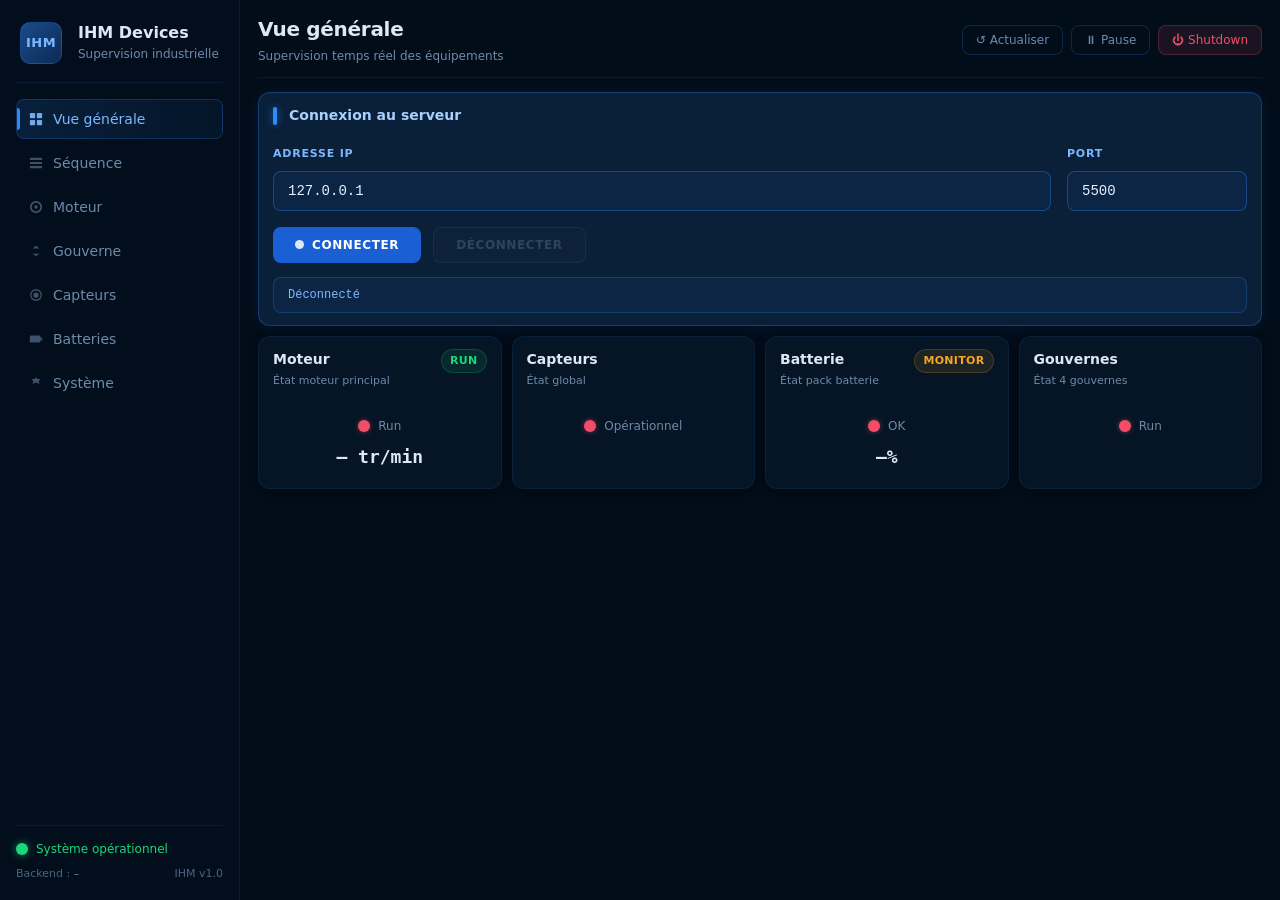
==== commit 8eb7ef88: "Add files via upload" ====
--- a/index.html
+++ b/index.html
@@ -61,7 +61,6 @@
             <span class="conn-accent-bar"></span>
             <h3>Connexion au serveur</h3>
           </div>
-
           <div class="conn-fields-row">
             <div class="conn-field-group conn-field-ip">
               <label for="wsIp">ADRESSE IP</label>
@@ -72,84 +71,76 @@
               <input id="wsPort" type="number" placeholder="5500" value="5500" min="1" max="65535" />
             </div>
           </div>
-
           <div class="conn-btn-row">
-            <button class="conn-btn-connect" id="btnConnect">
-              <span class="conn-btn-dot"></span>CONNECTER
-            </button>
+            <button class="conn-btn-connect" id="btnConnect"><span class="conn-btn-dot"></span>CONNECTER</button>
             <button class="conn-btn-disconnect" id="btnDisconnect" disabled>DÉCONNECTER</button>
           </div>
-
           <div class="conn-status-bar" id="connectionStatus">Déconnecté</div>
           <div class="conn-error-bar hidden" id="errorMessage"></div>
         </div>
 
-        <!-- Résumé Moteur -->
-        <div class="card span-4">
-          <div class="card-header">
-            <div><h3>Moteur</h3><p>Résumé état moteur principal</p></div>
+        <!-- Résumé Moteur — Run uniquement -->
+        <div class="card span-3">
+          <div class="card-header">
+            <div><h3>Moteur</h3><p>État moteur principal</p></div>
             <span class="status-pill ok" id="dashMotorBadge">RUN</span>
           </div>
-          <div class="dash-summary">
-            <div class="dash-row"><span>Statut</span><strong id="dashMotorStatus">RUN</strong></div>
-            <div class="dash-row"><span>RPM actuel</span><strong id="dashRpmActual">–</strong></div>
-            <div class="dash-row"><span>RPM consigne</span><strong id="dashRpmCmd">–</strong></div>
-            <div class="dash-row"><span>Température</span><strong id="dashMotorTemp">–</strong></div>
-          </div>
-        </div>
-
-        <!-- Résumé Capteurs -->
-        <div class="card span-4">
-          <div class="card-header">
-            <div><h3>Capteurs</h3><p>État rapide des capteurs terrain</p></div>
-          </div>
-          <div class="dash-summary">
-            <div class="dash-row"><span>Eau</span><span class="led-sm" id="dashLedEau" data-state="unknown"></span></div>
-            <div class="dash-row"><span>Pression</span><span class="led-sm" id="dashLedPression" data-state="unknown"></span></div>
-            <div class="dash-row-leds">
-              <span>Température</span>
-              <div class="dash-leds-group">
-                <span class="led-label">1</span><span class="led-sm" id="dashLedTemp1" data-state="unknown"></span>
-                <span class="led-label">2</span><span class="led-sm" id="dashLedTemp2" data-state="unknown"></span>
-                <span class="led-label">3</span><span class="led-sm" id="dashLedTemp3" data-state="unknown"></span>
-                <span class="led-label">P</span><span class="led-sm" id="dashLedTempP" data-state="unknown"></span>
-              </div>
-            </div>
-          </div>
-        </div>
-
-        <!-- Résumé Batterie -->
-        <div class="card span-4">
-          <div class="card-header">
-            <div><h3>Batterie</h3><p>Niveau et état du pack batterie</p></div>
+          <div class="dash-kpi-center">
+            <div class="dash-kpi-led-row">
+              <span class="led-sm" id="dashMotorRunLed" data-state="unknown"></span>
+              <span class="dash-kpi-label">Run</span>
+            </div>
+            <strong class="dash-kpi-value" id="dashRpmActual">– tr/min</strong>
+          </div>
+        </div>
+
+        <!-- Résumé Capteurs — 1 LED globale -->
+        <div class="card span-3">
+          <div class="card-header">
+            <div><h3>Capteurs</h3><p>État global</p></div>
+          </div>
+          <!-- LEDs masquées utilisées par le JS -->
+          <span style="display:none" id="dashLedEau"      data-state="unknown"></span>
+          <span style="display:none" id="dashLedPression" data-state="unknown"></span>
+          <span style="display:none" id="dashLedTemp1"    data-state="unknown"></span>
+          <span style="display:none" id="dashLedTemp2"    data-state="unknown"></span>
+          <span style="display:none" id="dashLedTemp3"    data-state="unknown"></span>
+          <span style="display:none" id="dashLedTempP"    data-state="unknown"></span>
+          <span style="display:none" id="dashLedTemp"     data-state="unknown"></span>
+          <div class="dash-kpi-center">
+            <div class="dash-kpi-led-row">
+              <span class="led-sm" id="dashLedCapteurs" data-state="unknown"></span>
+              <span class="dash-kpi-label">Opérationnel</span>
+            </div>
+          </div>
+        </div>
+
+        <!-- Résumé Batterie — badge OK + niveau -->
+        <div class="card span-3">
+          <div class="card-header">
+            <div><h3>Batterie</h3><p>État pack batterie</p></div>
             <span class="status-pill warn" id="dashBatBadge">MONITOR</span>
           </div>
-          <div class="dash-summary">
-            <div class="dash-row"><span>Niveau</span><strong id="dashBatLevel">78%</strong></div>
-            <div class="dash-row"><span>Température</span><strong id="dashBatTemp">31°C</strong></div>
-            <div class="dash-row"><span>État</span><strong id="dashBatEtat">Charge</strong></div>
-            <div class="dash-row"><span>Alarme</span><strong id="dashBatAlarme" class="success-text">Aucune</strong></div>
-          </div>
-        </div>
-
-        <!-- Graphe performances -->
-        <div class="card span-7">
-          <div class="card-header">
-            <div><h3>Performances moteur</h3><p>Évolution RPM / Température</p></div>
-            <div class="chart-toggle-group">
-              <button class="chart-toggle active" data-series="0" data-chart="mainChart">RPM</button>
-              <button class="chart-toggle active" data-series="1" data-chart="mainChart">Température</button>
-            </div>
-          </div>
-          <div class="chart-wrap"><canvas id="mainChart"></canvas></div>
-        </div>
-
-        <!-- Journal opérateur -->
-        <div class="card span-5">
-          <div class="card-header">
-            <div><h3>Journal opérateur</h3><p>Événements récents</p></div>
-          </div>
-          <div class="log-list" id="logList"></div>
+          <div class="dash-kpi-center">
+            <div class="dash-kpi-led-row">
+              <span class="led-sm" id="dashBatLed" data-state="unknown"></span>
+              <span class="dash-kpi-label">OK</span>
+            </div>
+            <strong class="dash-kpi-value" id="dashBatLevel">–%</strong>
+          </div>
+        </div>
+
+        <!-- Résumé Gouvernes — Run -->
+        <div class="card span-3">
+          <div class="card-header">
+            <div><h3>Gouvernes</h3><p>État 4 gouvernes</p></div>
+          </div>
+          <div class="dash-kpi-center">
+            <div class="dash-kpi-led-row">
+              <span class="led-sm" id="dashGouvRunLed" data-state="unknown"></span>
+              <span class="dash-kpi-label">Run</span>
+            </div>
+          </div>
         </div>
 
       </div>
@@ -159,7 +150,6 @@
     <section id="sequence" class="tab-content">
       <div class="grid">
 
-        <!-- Titre -->
         <div class="card span-12 card-motor-banner">
           <div class="motor-banner-content">
             <div class="motor-banner-title">
@@ -170,147 +160,126 @@
           </div>
         </div>
 
-        <!-- ── SÉQUENCE MANUELLE (gauche) ── -->
+        <!-- SÉQUENCE MANUELLE -->
         <div class="card span-7">
           <div class="card-header">
             <div><h3>Séquence manuelle</h3><p>Exécution étape par étape</p></div>
           </div>
           <div class="seq-list">
-
-            <!-- Séquence 1 -->
-            <div class="seq-item">
+            <div class="seq-item" id="seqItem1">
               <span class="seq-num">01</span>
-              <span class="seq-name">Séquence 1</span>
-              <span class="led-sm" id="seqLed1" data-state="unknown"></span>
+              <span class="seq-name">Alimentation courant</span>
+              <span class="led-sm seq-led" id="seqLed1" data-state="unknown"></span>
               <div class="seq-toggle" id="seqToggle1" data-active="0">
-                <span class="seq-toggle-off">NON</span>
-                <span class="seq-toggle-thumb"></span>
-                <span class="seq-toggle-on">OUI</span>
+                <span class="seq-toggle-label seq-toggle-off">NON</span>
+                <span class="seq-toggle-thumb"></span>
+                <span class="seq-toggle-label seq-toggle-on">OUI</span>
               </div>
               <button class="seq-validate-btn" id="seqBtn1">Valider</button>
             </div>
-
-            <!-- Séquence 2 -->
-            <div class="seq-item">
+            <div class="seq-item" id="seqItem2">
               <span class="seq-num">02</span>
-              <span class="seq-name">Séquence 2</span>
-              <span class="led-sm" id="seqLed2" data-state="unknown"></span>
+              <span class="seq-name">Reset Shutdown</span>
+              <span class="led-sm seq-led" id="seqLed2" data-state="unknown"></span>
               <div class="seq-toggle" id="seqToggle2" data-active="0">
-                <span class="seq-toggle-off">NON</span>
-                <span class="seq-toggle-thumb"></span>
-                <span class="seq-toggle-on">OUI</span>
+                <span class="seq-toggle-label seq-toggle-off">NON</span>
+                <span class="seq-toggle-thumb"></span>
+                <span class="seq-toggle-label seq-toggle-on">OUI</span>
               </div>
               <button class="seq-validate-btn" id="seqBtn2">Valider</button>
             </div>
-
-            <!-- Séquence 3 -->
-            <div class="seq-item">
+            <div class="seq-item" id="seqItem3">
               <span class="seq-num">03</span>
-              <span class="seq-name">Séquence 3</span>
-              <span class="led-sm" id="seqLed3" data-state="unknown"></span>
+              <span class="seq-name">Allumage du 48V</span>
+              <span class="led-sm seq-led" id="seqLed3" data-state="unknown"></span>
               <div class="seq-toggle" id="seqToggle3" data-active="0">
-                <span class="seq-toggle-off">NON</span>
-                <span class="seq-toggle-thumb"></span>
-                <span class="seq-toggle-on">OUI</span>
+                <span class="seq-toggle-label seq-toggle-off">NON</span>
+                <span class="seq-toggle-thumb"></span>
+                <span class="seq-toggle-label seq-toggle-on">OUI</span>
               </div>
               <button class="seq-validate-btn" id="seqBtn3">Valider</button>
             </div>
-
-            <!-- Séquence 4 -->
-            <div class="seq-item">
+            <div class="seq-item" id="seqItem4">
               <span class="seq-num">04</span>
-              <span class="seq-name">Séquence 4</span>
-              <span class="led-sm" id="seqLed4" data-state="unknown"></span>
+              <span class="seq-name">Attente Magic</span>
+              <span class="led-sm seq-led" id="seqLed4" data-state="unknown"></span>
               <div class="seq-toggle" id="seqToggle4" data-active="0">
-                <span class="seq-toggle-off">NON</span>
-                <span class="seq-toggle-thumb"></span>
-                <span class="seq-toggle-on">OUI</span>
+                <span class="seq-toggle-label seq-toggle-off">NON</span>
+                <span class="seq-toggle-thumb"></span>
+                <span class="seq-toggle-label seq-toggle-on">OUI</span>
               </div>
               <button class="seq-validate-btn" id="seqBtn4">Valider</button>
             </div>
-
-            <!-- Séquence 5 -->
-            <div class="seq-item">
+            <div class="seq-item" id="seqItem5">
               <span class="seq-num">05</span>
-              <span class="seq-name">Séquence 5</span>
-              <span class="led-sm" id="seqLed5" data-state="unknown"></span>
+              <span class="seq-name">Attente velib</span>
+              <span class="led-sm seq-led" id="seqLed5" data-state="unknown"></span>
               <div class="seq-toggle" id="seqToggle5" data-active="0">
-                <span class="seq-toggle-off">NON</span>
-                <span class="seq-toggle-thumb"></span>
-                <span class="seq-toggle-on">OUI</span>
+                <span class="seq-toggle-label seq-toggle-off">NON</span>
+                <span class="seq-toggle-thumb"></span>
+                <span class="seq-toggle-label seq-toggle-on">OUI</span>
               </div>
               <button class="seq-validate-btn" id="seqBtn5">Valider</button>
             </div>
-
-            <!-- Séquence 6 -->
-            <div class="seq-item">
+            <div class="seq-item" id="seqItem6">
               <span class="seq-num">06</span>
-              <span class="seq-name">Séquence 6</span>
-              <span class="led-sm" id="seqLed6" data-state="unknown"></span>
+              <span class="seq-name">Passage KAPa On</span>
+              <span class="led-sm seq-led" id="seqLed6" data-state="unknown"></span>
               <div class="seq-toggle" id="seqToggle6" data-active="0">
-                <span class="seq-toggle-off">NON</span>
-                <span class="seq-toggle-thumb"></span>
-                <span class="seq-toggle-on">OUI</span>
+                <span class="seq-toggle-label seq-toggle-off">NON</span>
+                <span class="seq-toggle-thumb"></span>
+                <span class="seq-toggle-label seq-toggle-on">OUI</span>
               </div>
               <button class="seq-validate-btn" id="seqBtn6">Valider</button>
             </div>
-
-            <!-- Séquence 7 -->
-            <div class="seq-item">
+            <div class="seq-item" id="seqItem7">
               <span class="seq-num">07</span>
-              <span class="seq-name">Séquence 7</span>
-              <span class="led-sm" id="seqLed7" data-state="unknown"></span>
+              <span class="seq-name">Passage Puissance On</span>
+              <span class="led-sm seq-led" id="seqLed7" data-state="unknown"></span>
               <div class="seq-toggle" id="seqToggle7" data-active="0">
-                <span class="seq-toggle-off">NON</span>
-                <span class="seq-toggle-thumb"></span>
-                <span class="seq-toggle-on">OUI</span>
+                <span class="seq-toggle-label seq-toggle-off">NON</span>
+                <span class="seq-toggle-thumb"></span>
+                <span class="seq-toggle-label seq-toggle-on">OUI</span>
               </div>
               <button class="seq-validate-btn" id="seqBtn7">Valider</button>
             </div>
-
-            <!-- Séquence 8 -->
-            <div class="seq-item">
+            <div class="seq-item" id="seqItem8">
               <span class="seq-num">08</span>
-              <span class="seq-name">Séquence 8</span>
-              <span class="led-sm" id="seqLed8" data-state="unknown"></span>
+              <span class="seq-name">Passage KAPa Off</span>
+              <span class="led-sm seq-led" id="seqLed8" data-state="unknown"></span>
               <div class="seq-toggle" id="seqToggle8" data-active="0">
-                <span class="seq-toggle-off">NON</span>
-                <span class="seq-toggle-thumb"></span>
-                <span class="seq-toggle-on">OUI</span>
+                <span class="seq-toggle-label seq-toggle-off">NON</span>
+                <span class="seq-toggle-thumb"></span>
+                <span class="seq-toggle-label seq-toggle-on">OUI</span>
               </div>
               <button class="seq-validate-btn" id="seqBtn8">Valider</button>
             </div>
-
-            <!-- Séquence 9 -->
-            <div class="seq-item">
+            <div class="seq-item" id="seqItem9">
               <span class="seq-num">09</span>
-              <span class="seq-name">Séquence 9</span>
-              <span class="led-sm" id="seqLed9" data-state="unknown"></span>
+              <span class="seq-name">Mode Safety a On</span>
+              <span class="led-sm seq-led" id="seqLed9" data-state="unknown"></span>
               <div class="seq-toggle" id="seqToggle9" data-active="0">
-                <span class="seq-toggle-off">NON</span>
-                <span class="seq-toggle-thumb"></span>
-                <span class="seq-toggle-on">OUI</span>
+                <span class="seq-toggle-label seq-toggle-off">NON</span>
+                <span class="seq-toggle-thumb"></span>
+                <span class="seq-toggle-label seq-toggle-on">OUI</span>
               </div>
               <button class="seq-validate-btn" id="seqBtn9">Valider</button>
             </div>
-
-            <!-- Séquence 10 -->
-            <div class="seq-item">
+            <div class="seq-item" id="seqItem10">
               <span class="seq-num">10</span>
-              <span class="seq-name">Séquence 10</span>
-              <span class="led-sm" id="seqLed10" data-state="unknown"></span>
+              <span class="seq-name">Séquence finale</span>
+              <span class="led-sm seq-led" id="seqLed10" data-state="unknown"></span>
               <div class="seq-toggle" id="seqToggle10" data-active="0">
-                <span class="seq-toggle-off">NON</span>
-                <span class="seq-toggle-thumb"></span>
-                <span class="seq-toggle-on">OUI</span>
+                <span class="seq-toggle-label seq-toggle-off">NON</span>
+                <span class="seq-toggle-thumb"></span>
+                <span class="seq-toggle-label seq-toggle-on">OUI</span>
               </div>
               <button class="seq-validate-btn" id="seqBtn10">Valider</button>
             </div>
-
-          </div>
-        </div>
-
-        <!-- ── SÉQUENCE AUTOMATIQUE (droite) ── -->
+          </div>
+        </div>
+
+        <!-- SÉQUENCE AUTOMATIQUE -->
         <div class="card span-5">
           <div class="card-header">
             <div><h3>Séquence automatique</h3><p>Lancement automatique de la séquence complète</p></div>
@@ -321,17 +290,13 @@
                 <span class="led-sm" id="seqAutoLed" data-state="unknown"></span>
                 <span id="seqAutoLabel">En attente</span>
               </div>
-              <div class="seq-auto-progress" id="seqAutoProgress">
+              <div class="seq-auto-progress">
                 <div class="seq-auto-bar" id="seqAutoBar" style="width:0%"></div>
               </div>
               <span class="seq-auto-pct" id="seqAutoPct">0 / 10</span>
             </div>
-            <button class="op-btn op-btn--run seq-auto-launch" id="seqAutoBtn">
-              ▶ Lancer séquence auto
-            </button>
-            <button class="op-btn op-btn--seq seq-auto-stop hidden" id="seqAutoStopBtn">
-              ■ Arrêter
-            </button>
+            <button class="seq-auto-launch-btn" id="seqAutoBtn">▶ Lancer séquence auto</button>
+            <button class="seq-auto-stop-btn hidden" id="seqAutoStopBtn">■ Arrêter</button>
             <div class="motor-command-feedback" id="seqAutoFeedback">Aucune séquence active.</div>
           </div>
         </div>
@@ -343,25 +308,27 @@
     <section id="moteur" class="tab-content">
       <div class="grid">
 
-        <!-- Bandeau statut moteur -->
+        <!-- Bandeau -->
         <div class="card span-12 card-motor-banner">
           <div class="motor-banner-content">
             <div class="motor-banner-title">
               <span class="motor-banner-dot" id="motorBannerDot"></span>
               <div><h3>Moteur principal — SMO</h3><p>Supervision et commande du moteur de propulsion</p></div>
             </div>
-            <div class="banner-indicators">
-              <div class="banner-ind">
+            <div class="banner-indicators-row">
+              <div class="banner-ind-item">
                 <span class="led-sm" id="motorIndStatut" data-state="unknown"></span>
-                <span class="banner-ind-label">Statut</span>
-              </div>
-              <div class="banner-ind">
+                <span>Statut</span>
+              </div>
+              <div class="banner-ind-sep"></div>
+              <div class="banner-ind-item">
                 <span class="led-sm" id="motorIndSeq" data-state="unknown"></span>
-                <span class="banner-ind-label">Séquence</span>
-              </div>
-              <div class="banner-ind">
+                <span>Séquence</span>
+              </div>
+              <div class="banner-ind-sep"></div>
+              <div class="banner-ind-item">
                 <span class="led-sm" id="motorIndRun" data-state="unknown"></span>
-                <span class="banner-ind-label">Run</span>
+                <span>Run</span>
               </div>
             </div>
             <span class="status-pill ok" id="motorStatusBadge">RUN</span>
@@ -373,19 +340,19 @@
           <div class="card-header">
             <div><h3>Commande opérationnelle</h3><p>Lancement séquence et run moteur</p></div>
           </div>
-          <div class="op-cmd-row">
-            <button class="op-btn op-btn--seq" id="motorSeqBtn">
+          <div class="op-cmd-row-wide">
+            <button class="op-btn-wide op-btn-wide--seq" id="motorSeqBtn">
               <span class="led-sm" id="motorSeqLed" data-state="unknown"></span>
-              Séquence
+              <span class="op-btn-wide-label">Séquence</span>
             </button>
-            <button class="op-btn op-btn--run" id="motorRunBtn">
+            <button class="op-btn-wide op-btn-wide--run" id="motorRunBtn">
               <span class="led-sm" id="motorRunLed" data-state="unknown"></span>
-              Run
+              <span class="op-btn-wide-label">Run</span>
             </button>
           </div>
         </div>
 
-        <!-- Commande RPM -->
+        <!-- Commande RPM + Infos côte à côte -->
         <div class="card span-5">
           <div class="card-header">
             <div><h3>Commande moteur</h3><p>Saisie de la consigne RPM</p></div>
@@ -400,38 +367,40 @@
           </div>
         </div>
 
-        <!-- Informations moteur -->
         <div class="card span-7">
           <div class="card-header">
             <div><h3>Informations moteur</h3><p>État courant en temps réel</p></div>
           </div>
           <div class="motor-info-grid">
             <div class="motor-info-box"><span class="motor-info-label">Statut</span><strong id="motorStatus">RUN</strong></div>
-            <div class="motor-info-box"><span class="motor-info-label">RPM actuel</span><strong id="motorRpmActual">1450 tr/min</strong></div>
-            <div class="motor-info-box"><span class="motor-info-label">RPM consigné</span><strong id="motorRpmCmd">1500 tr/min</strong></div>
-            <div class="motor-info-box highlight-temp"><span class="motor-info-label">Température</span><strong id="motorTemperature">39 °C</strong></div>
+            <div class="motor-info-box"><span class="motor-info-label">RPM actuel</span><strong id="motorRpmActual">– tr/min</strong></div>
+            <div class="motor-info-box"><span class="motor-info-label">RPM consigné</span><strong id="motorRpmCmd">– tr/min</strong></div>
+            <div class="motor-info-box"><span class="motor-info-label">Temp. moteur</span><strong id="motorTemperature">– °C</strong></div>
           </div>
           <div class="rpm-gauge-wrap">
             <div class="rpm-gauge-header">
               <span class="motor-info-label">Charge RPM</span>
-              <span id="rpmGaugePct">48%</span>
+              <span id="rpmGaugePct">–%</span>
             </div>
             <div class="rpm-gauge-track">
-              <div class="rpm-gauge-fill" id="rpmGaugeFill" style="width:48%"></div>
+              <div class="rpm-gauge-fill" id="rpmGaugeFill" style="width:0%"></div>
             </div>
             <div class="rpm-gauge-scale">
-              <span>0</span><span>750</span><span>1500</span><span>2250</span><span>3000</span>
-            </div>
-          </div>
-        </div>
-
-        <!-- Courbe moteur -->
+              <span>0</span><span>1107</span><span>2214</span><span>3321</span><span>4428</span>
+            </div>
+          </div>
+        </div>
+
+        <!-- Courbe moteur — RPM + 4 températures -->
         <div class="card span-12">
           <div class="card-header">
-            <div><h3>Courbe moteur</h3><p>Évolution RPM / Température — mise à jour automatique</p></div>
+            <div><h3>Courbe moteur</h3><p>RPM · TempSmo1 · TempSmo2 · TempSmo3 · TempPlaque</p></div>
             <div class="chart-toggle-group">
               <button class="chart-toggle active" data-series="0" data-chart="motorChart">RPM</button>
-              <button class="chart-toggle active" data-series="1" data-chart="motorChart">Température</button>
+              <button class="chart-toggle active" data-series="1" data-chart="motorChart">T°Smo1</button>
+              <button class="chart-toggle active" data-series="2" data-chart="motorChart">T°Smo2</button>
+              <button class="chart-toggle active" data-series="3" data-chart="motorChart">T°Smo3</button>
+              <button class="chart-toggle active" data-series="4" data-chart="motorChart">T°Plaque</button>
             </div>
           </div>
           <div class="chart-wrap"><canvas id="motorChart"></canvas></div>
@@ -444,190 +413,279 @@
     <section id="gouverne" class="tab-content">
       <div class="grid">
 
-        <!-- Bandeau statut global gouvernes -->
+        <!-- Bandeau — indicateurs sur une ligne -->
         <div class="card span-12 card-motor-banner">
           <div class="motor-banner-content">
             <div class="motor-banner-title">
               <span class="motor-banner-dot" id="gouvBannerDot"></span>
-              <div><h3>Gouvernes — Positionneurs</h3><p>4 gouvernes CANopen — Supérieure · Tribord · Inférieure · Babord</p></div>
-            </div>
-            <div class="gouv-status-grid">
-              <!-- Gouverne 1 — Supérieure -->
-              <div class="gouv-status-col">
+              <div><h3>Gouvernes — Positionneurs</h3><p>4 gouvernes CANopen</p></div>
+            </div>
+            <!-- 4 gouvernes × (Statut + Run) sur une ligne, Séq. unique commune -->
+            <div class="gouv-banner-row">
+              <div class="gouv-banner-col">
                 <span class="gouv-status-name gouv-sup">G1 Sup</span>
-                <div class="gouv-status-row"><span class="led-sm" id="gSupStatut" data-state="unknown"></span><span>Statut</span></div>
-                <div class="gouv-status-row"><span class="led-sm" id="gSupRun"    data-state="unknown"></span><span>Run</span></div>
-                <div class="gouv-status-row"><span class="led-sm" id="gSupSeq"    data-state="unknown"></span><span>Séq.</span></div>
-              </div>
-              <!-- Gouverne 2 — Tribord -->
-              <div class="gouv-status-col">
+                <div class="gouv-banner-leds">
+                  <span class="led-sm" id="gSupStatut" data-state="unknown"></span><span class="gouv-led-lbl">S</span>
+                  <span class="led-sm" id="gSupRun"    data-state="unknown"></span><span class="gouv-led-lbl">R</span>
+                </div>
+              </div>
+              <div class="gouv-banner-sep"></div>
+              <div class="gouv-banner-col">
                 <span class="gouv-status-name gouv-tri">G2 Tri</span>
-                <div class="gouv-status-row"><span class="led-sm" id="gTriStatut" data-state="unknown"></span><span>Statut</span></div>
-                <div class="gouv-status-row"><span class="led-sm" id="gTriRun"    data-state="unknown"></span><span>Run</span></div>
-                <div class="gouv-status-row"><span class="led-sm" id="gTriSeq"    data-state="unknown"></span><span>Séq.</span></div>
-              </div>
-              <!-- Gouverne 3 — Inférieure -->
-              <div class="gouv-status-col">
+                <div class="gouv-banner-leds">
+                  <span class="led-sm" id="gTriStatut" data-state="unknown"></span><span class="gouv-led-lbl">S</span>
+                  <span class="led-sm" id="gTriRun"    data-state="unknown"></span><span class="gouv-led-lbl">R</span>
+                </div>
+              </div>
+              <div class="gouv-banner-sep"></div>
+              <div class="gouv-banner-col">
                 <span class="gouv-status-name gouv-inf">G3 Inf</span>
-                <div class="gouv-status-row"><span class="led-sm" id="gInfStatut" data-state="unknown"></span><span>Statut</span></div>
-                <div class="gouv-status-row"><span class="led-sm" id="gInfRun"    data-state="unknown"></span><span>Run</span></div>
-                <div class="gouv-status-row"><span class="led-sm" id="gInfSeq"    data-state="unknown"></span><span>Séq.</span></div>
-              </div>
-              <!-- Gouverne 4 — Babord -->
-              <div class="gouv-status-col">
+                <div class="gouv-banner-leds">
+                  <span class="led-sm" id="gInfStatut" data-state="unknown"></span><span class="gouv-led-lbl">S</span>
+                  <span class="led-sm" id="gInfRun"    data-state="unknown"></span><span class="gouv-led-lbl">R</span>
+                </div>
+              </div>
+              <div class="gouv-banner-sep"></div>
+              <div class="gouv-banner-col">
                 <span class="gouv-status-name gouv-bab">G4 Bab</span>
-                <div class="gouv-status-row"><span class="led-sm" id="gBabStatut" data-state="unknown"></span><span>Statut</span></div>
-                <div class="gouv-status-row"><span class="led-sm" id="gBabRun"    data-state="unknown"></span><span>Run</span></div>
-                <div class="gouv-status-row"><span class="led-sm" id="gBabSeq"    data-state="unknown"></span><span>Séq.</span></div>
+                <div class="gouv-banner-leds">
+                  <span class="led-sm" id="gBabStatut" data-state="unknown"></span><span class="gouv-led-lbl">S</span>
+                  <span class="led-sm" id="gBabRun"    data-state="unknown"></span><span class="gouv-led-lbl">R</span>
+                </div>
+              </div>
+              <div class="gouv-banner-sep"></div>
+              <!-- Séquence commune unique -->
+              <div class="gouv-banner-col">
+                <span class="gouv-status-name" style="color:var(--muted)">Séq.</span>
+                <div class="gouv-banner-leds">
+                  <span class="led-sm" id="gouvSeqLed" data-state="unknown"></span>
+                </div>
               </div>
             </div>
             <span class="status-pill warn" id="gouvStatusBadge">CHECK</span>
           </div>
         </div>
 
-        <!-- ── Retour mesures 4 gouvernes ── -->
-        <div class="card span-12">
-          <div class="card-header">
-            <div><h3>Retour mesures</h3><p>Position · Vitesse · Couple · Statut word — stGOUVERNE2SCG</p></div>
+        <!-- Retour mesures (gauche) + Commande position (droite) -->
+        <div class="card span-6">
+          <div class="card-header">
+            <div><h3>Retour mesures</h3><p>stGOUVERNE2SCG — TxPDO</p></div>
           </div>
           <div class="gouv-table-wrap">
             <table class="table gouv-measures-table">
               <thead>
-                <tr>
-                  <th>Gouverne</th>
-                  <th>État</th>
-                  <th>Position</th>
-                  <th>Vitesse</th>
-                  <th>Couple</th>
-                  <th>Statut word</th>
-                </tr>
+                <tr><th>Gouverne</th><th>État</th><th>Position</th><th>Vitesse</th><th>Couple</th><th>SW</th></tr>
               </thead>
               <tbody>
                 <tr>
-                  <td class="gouv-name gouv-sup">Supérieure</td>
+                  <td class="gouv-name gouv-sup">Sup</td>
                   <td><span class="led" id="ledGouvSup" data-state="unknown"></span></td>
-                  <td id="gSup_pos">–</td>
-                  <td id="gSup_vit">–</td>
-                  <td id="gSup_cpl">–</td>
-                  <td id="gSup_sw">–</td>
+                  <td id="gSup_pos">–</td><td id="gSup_vit">–</td><td id="gSup_cpl">–</td><td id="gSup_sw">–</td>
                 </tr>
                 <tr>
-                  <td class="gouv-name gouv-tri">Tribord</td>
+                  <td class="gouv-name gouv-tri">Tri</td>
                   <td><span class="led" id="ledGouvTri" data-state="unknown"></span></td>
-                  <td id="gTri_pos">–</td>
-                  <td id="gTri_vit">–</td>
-                  <td id="gTri_cpl">–</td>
-                  <td id="gTri_sw">–</td>
+                  <td id="gTri_pos">–</td><td id="gTri_vit">–</td><td id="gTri_cpl">–</td><td id="gTri_sw">–</td>
                 </tr>
                 <tr>
-                  <td class="gouv-name gouv-inf">Inférieure</td>
+                  <td class="gouv-name gouv-inf">Inf</td>
                   <td><span class="led" id="ledGouvInf" data-state="unknown"></span></td>
-                  <td id="gInf_pos">–</td>
-                  <td id="gInf_vit">–</td>
-                  <td id="gInf_cpl">–</td>
-                  <td id="gInf_sw">–</td>
+                  <td id="gInf_pos">–</td><td id="gInf_vit">–</td><td id="gInf_cpl">–</td><td id="gInf_sw">–</td>
                 </tr>
                 <tr>
-                  <td class="gouv-name gouv-bab">Babord</td>
+                  <td class="gouv-name gouv-bab">Bab</td>
                   <td><span class="led" id="ledGouvBab" data-state="unknown"></span></td>
-                  <td id="gBab_pos">–</td>
-                  <td id="gBab_vit">–</td>
-                  <td id="gBab_cpl">–</td>
-                  <td id="gBab_sw">–</td>
+                  <td id="gBab_pos">–</td><td id="gBab_vit">–</td><td id="gBab_cpl">–</td><td id="gBab_sw">–</td>
                 </tr>
               </tbody>
             </table>
           </div>
-        </div>
-
-        <!-- ── Commande position ── -->
+          <!-- Barres de position -->
+          <div class="rpm-gauge-wrap" style="margin-top:10px;">
+            <div class="rpm-gauge-header">
+              <span class="motor-info-label">Positions (±16.5° limite)</span>
+              <span id="gouvPosPct" style="font-size:10px;color:var(--muted)">—</span>
+            </div>
+            <div class="gouv-bars-row">
+              <div class="gouv-bar-item"><span class="gouv-bar-label gouv-sup">Sup</span><div class="rpm-gauge-track"><div class="rpm-gauge-fill gouv-fill"     id="gouvBarSup" style="width:50%"></div></div></div>
+              <div class="gouv-bar-item"><span class="gouv-bar-label gouv-tri">Tri</span><div class="rpm-gauge-track"><div class="rpm-gauge-fill gouv-fill-tri" id="gouvBarTri" style="width:50%"></div></div></div>
+              <div class="gouv-bar-item"><span class="gouv-bar-label gouv-inf">Inf</span><div class="rpm-gauge-track"><div class="rpm-gauge-fill gouv-fill-inf" id="gouvBarInf" style="width:50%"></div></div></div>
+              <div class="gouv-bar-item"><span class="gouv-bar-label gouv-bab">Bab</span><div class="rpm-gauge-track"><div class="rpm-gauge-fill gouv-fill-bab" id="gouvBarBab" style="width:50%"></div></div></div>
+            </div>
+            <div class="rpm-gauge-scale"><span>-150</span><span>-75</span><span>0</span><span>+75</span><span>+150</span></div>
+          </div>
+        </div>
+
+        <!-- Commande position (droite) -->
+        <div class="card span-6">
+          <div class="card-header">
+            <div><h3>Commande position</h3><p>Consigne aux gouvernes sélectionnées</p></div>
+          </div>
+          <div class="motor-command-box">
+            <label class="motor-command-label" for="gouvPosInput">Consigne (−150 à +150)</label>
+            <div class="motor-input-row">
+              <input id="gouvPosInput" type="number" min="-150" max="150" step="0.5" value="0" />
+              <button id="sendGouvPosBtn" class="btn-primary">Envoyer</button>
+            </div>
+            <div class="motor-command-feedback" id="gouvCommandFeedback">Aucune commande envoyée.</div>
+          </div>
+          <div class="gouv-select-section">
+            <div class="gouv-select-title">Gouvernes cibles</div>
+            <div class="gouv-checkboxes">
+              <label class="gouv-cb gouv-cb--sup"><input type="checkbox" id="cbGouvSup" checked /><span class="gouv-cb-box"></span><span>Supérieure</span></label>
+              <label class="gouv-cb gouv-cb--tri"><input type="checkbox" id="cbGouvTri" checked /><span class="gouv-cb-box"></span><span>Tribord</span></label>
+              <label class="gouv-cb gouv-cb--inf"><input type="checkbox" id="cbGouvInf" checked /><span class="gouv-cb-box"></span><span>Inférieure</span></label>
+              <label class="gouv-cb gouv-cb--bab"><input type="checkbox" id="cbGouvBab" checked /><span class="gouv-cb-box"></span><span>Babord</span></label>
+            </div>
+            <button class="gouv-select-all" id="gouvSelectAll">Tout sélectionner</button>
+          </div>
+        </div>
+
+        <!-- Schéma + Commande position + Homing sur une ligne -->
         <div class="card span-12">
           <div class="card-header">
-            <div><h3>Commande position</h3><p>Consigne envoyée aux gouvernes sélectionnées</p></div>
-          </div>
-          <div class="gouv-command-layout">
-            <div class="motor-command-box">
-              <label class="motor-command-label" for="gouvPosInput">Consigne position (−150 à +150)</label>
-              <div class="motor-input-row">
-                <input id="gouvPosInput" type="number" min="-150" max="150" step="0.5" value="0" placeholder="Position cible" />
-                <button id="sendGouvPosBtn" class="btn-primary">Envoyer</button>
-              </div>
-              <div class="motor-command-feedback" id="gouvCommandFeedback">Aucune commande envoyée.</div>
-            </div>
-
-            <!-- Sélection des gouvernes -->
-            <div class="gouv-select-section" style="border-top:none;margin-top:0;padding-top:0;">
-              <div class="gouv-select-title">Gouvernes cibles</div>
-              <div class="gouv-checkboxes">
-                <label class="gouv-cb gouv-cb--sup">
-                  <input type="checkbox" id="cbGouvSup" checked />
-                  <span class="gouv-cb-box"></span>
-                  <span>Supérieure</span>
-                </label>
-                <label class="gouv-cb gouv-cb--tri">
-                  <input type="checkbox" id="cbGouvTri" checked />
-                  <span class="gouv-cb-box"></span>
-                  <span>Tribord</span>
-                </label>
-                <label class="gouv-cb gouv-cb--inf">
-                  <input type="checkbox" id="cbGouvInf" checked />
-                  <span class="gouv-cb-box"></span>
-                  <span>Inférieure</span>
-                </label>
-                <label class="gouv-cb gouv-cb--bab">
-                  <input type="checkbox" id="cbGouvBab" checked />
-                  <span class="gouv-cb-box"></span>
-                  <span>Babord</span>
-                </label>
-              </div>
-              <button class="gouv-select-all" id="gouvSelectAll">Tout sélectionner</button>
-            </div>
-          </div>
-        </div>
-
-        <!-- ── Barres de position ── -->
-        <div class="card span-12">
-          <div class="rpm-gauge-wrap" style="margin-top:0;padding-top:0;border-top:none;">
-            <div class="rpm-gauge-header">
-              <span class="motor-info-label">Positions actuelles (limite battement ±16.5°)</span>
-              <span id="gouvPosPct" style="font-size:11px;color:var(--muted)">—</span>
-            </div>
-            <div class="gouv-bars-row">
-              <div class="gouv-bar-item">
-                <span class="gouv-bar-label gouv-sup">Sup</span>
-                <div class="rpm-gauge-track"><div class="rpm-gauge-fill gouv-fill"     id="gouvBarSup" style="width:50%"></div></div>
-              </div>
-              <div class="gouv-bar-item">
-                <span class="gouv-bar-label gouv-tri">Tri</span>
-                <div class="rpm-gauge-track"><div class="rpm-gauge-fill gouv-fill-tri" id="gouvBarTri" style="width:50%"></div></div>
-              </div>
-              <div class="gouv-bar-item">
-                <span class="gouv-bar-label gouv-inf">Inf</span>
-                <div class="rpm-gauge-track"><div class="rpm-gauge-fill gouv-fill-inf" id="gouvBarInf" style="width:50%"></div></div>
-              </div>
-              <div class="gouv-bar-item">
-                <span class="gouv-bar-label gouv-bab">Bab</span>
-                <div class="rpm-gauge-track"><div class="rpm-gauge-fill gouv-fill-bab" id="gouvBarBab" style="width:50%"></div></div>
-              </div>
-            </div>
-            <div class="rpm-gauge-scale">
-              <span>-150</span><span>-75</span><span>0</span><span>+75</span><span>+150</span>
-            </div>
-          </div>
-        </div>
-
-        <!-- ── Graphe 4 gouvernes — sous les barres ── -->
-        <div class="card span-12">
-          <div class="card-header">
-            <div><h3>Courbes positions — 4 gouvernes</h3><p>Évolution en temps réel · Limite ±16.5°</p></div>
-            <div class="chart-toggle-group">
-              <button class="chart-toggle active" data-series="0" data-chart="gouvChart">Sup</button>
-              <button class="chart-toggle active" data-series="1" data-chart="gouvChart">Tri</button>
-              <button class="chart-toggle active" data-series="2" data-chart="gouvChart">Inf</button>
-              <button class="chart-toggle active" data-series="3" data-chart="gouvChart">Bab</button>
-            </div>
-          </div>
-          <div class="chart-wrap" style="height:260px;"><canvas id="gouvChart"></canvas></div>
+            <div><h3>Positions gouvernes</h3><p>Visualisation en temps réel · Limite ±16.5°</p></div>
+          </div>
+          <div class="gouv-schema-row">
+
+            <!-- Schéma SVG -->
+            <div class="gouv-schema-wrap">
+            <svg id="gouverneSVG" viewBox="0 0 480 480" style="display:block;width:100%;max-height:340px;">
+              <defs>
+                <radialGradient id="bodyGrad" cx="50%" cy="40%" r="60%">
+                  <stop offset="0%"   stop-color="#1a3a5c"/>
+                  <stop offset="100%" stop-color="#0a1f38"/>
+                </radialGradient>
+                <filter id="gouvGlow">
+                  <feGaussianBlur stdDeviation="3" result="blur"/>
+                  <feMerge><feMergeNode in="blur"/><feMergeNode in="SourceGraphic"/></feMerge>
+                </filter>
+                <filter id="bodyShadow">
+                  <feDropShadow dx="0" dy="4" stdDeviation="8" flood-color="rgba(0,0,0,0.6)"/>
+                </filter>
+                <linearGradient id="gSupGrad" x1="0" y1="0" x2="1" y2="0">
+                  <stop offset="0%" stop-color="#7b5af5"/>
+                  <stop offset="100%" stop-color="#a78bfa"/>
+                </linearGradient>
+                <linearGradient id="gTriGrad" x1="0" y1="0" x2="1" y2="0">
+                  <stop offset="0%" stop-color="#2a8cff"/>
+                  <stop offset="100%" stop-color="#56a8ff"/>
+                </linearGradient>
+                <linearGradient id="gInfGrad" x1="0" y1="0" x2="0" y2="1">
+                  <stop offset="0%" stop-color="#18d97a"/>
+                  <stop offset="100%" stop-color="#4eeaa0"/>
+                </linearGradient>
+                <linearGradient id="gBabGrad" x1="1" y1="0" x2="0" y2="0">
+                  <stop offset="0%" stop-color="#f5a623"/>
+                  <stop offset="100%" stop-color="#ffc55a"/>
+                </linearGradient>
+              </defs>
+
+              <!-- Grille -->
+              <circle cx="240" cy="240" r="200" fill="none" stroke="rgba(42,140,255,0.05)" stroke-width="1"/>
+              <circle cx="240" cy="240" r="150" fill="none" stroke="rgba(42,140,255,0.04)" stroke-width="1"/>
+              <circle cx="240" cy="240" r="100" fill="none" stroke="rgba(42,140,255,0.06)" stroke-width="1"/>
+              <line x1="40" y1="240" x2="440" y2="240" stroke="rgba(42,140,255,0.04)" stroke-width="1"/>
+              <line x1="240" y1="40"  x2="240" y2="440" stroke="rgba(42,140,255,0.04)" stroke-width="1"/>
+
+              <!-- G1 Supérieure — haut -->
+              <line x1="240" y1="60" x2="240" y2="140" stroke="#3a5a7a" stroke-width="3" stroke-linecap="round"/>
+              <line x1="220" y1="60" x2="260" y2="60" stroke="#3a5a7a" stroke-width="2"/>
+              <g id="govSup" transform="rotate(0,240,140)">
+                <rect x="232" y="76" width="16" height="64" rx="6" fill="url(#gSupGrad)" opacity="0.92" filter="url(#gouvGlow)"/>
+                <rect x="236" y="80" width="8" height="56" rx="3" fill="rgba(255,255,255,0.08)"/>
+              </g>
+              <text x="240" y="48" text-anchor="middle" font-size="11" font-weight="700" font-family="Segoe UI,sans-serif" fill="#7b5af5">G1 Sup</text>
+              <text id="valSup" x="240" y="57" text-anchor="middle" font-size="10" font-family="Consolas,monospace" fill="#a78bfa">0.0°</text>
+
+              <!-- G2 Tribord — droite -->
+              <line x1="340" y1="240" x2="420" y2="240" stroke="#3a5a7a" stroke-width="3" stroke-linecap="round"/>
+              <line x1="420" y1="220" x2="420" y2="260" stroke="#3a5a7a" stroke-width="2"/>
+              <g id="govTri" transform="rotate(0,340,240)">
+                <rect x="344" y="232" width="64" height="16" rx="6" fill="url(#gTriGrad)" opacity="0.92" filter="url(#gouvGlow)"/>
+                <rect x="348" y="236" width="56" height="8" rx="3" fill="rgba(255,255,255,0.08)"/>
+              </g>
+              <text x="432" y="237" text-anchor="start" font-size="11" font-weight="700" font-family="Segoe UI,sans-serif" fill="#2a8cff">G2 Tri</text>
+              <text id="valTri" x="432" y="247" text-anchor="start" font-size="10" font-family="Consolas,monospace" fill="#56a8ff">0.0°</text>
+
+              <!-- G3 Inférieure — bas -->
+              <line x1="240" y1="340" x2="240" y2="420" stroke="#3a5a7a" stroke-width="3" stroke-linecap="round"/>
+              <line x1="220" y1="420" x2="260" y2="420" stroke="#3a5a7a" stroke-width="2"/>
+              <g id="govInf" transform="rotate(0,240,340)">
+                <rect x="232" y="340" width="16" height="64" rx="6" fill="url(#gInfGrad)" opacity="0.92" filter="url(#gouvGlow)"/>
+                <rect x="236" y="344" width="8" height="56" rx="3" fill="rgba(255,255,255,0.08)"/>
+              </g>
+              <text x="240" y="438" text-anchor="middle" font-size="11" font-weight="700" font-family="Segoe UI,sans-serif" fill="#18d97a">G3 Inf</text>
+              <text id="valInf" x="240" y="448" text-anchor="middle" font-size="10" font-family="Consolas,monospace" fill="#4eeaa0">0.0°</text>
+
+              <!-- G4 Babord — gauche -->
+              <line x1="60" y1="240" x2="140" y2="240" stroke="#3a5a7a" stroke-width="3" stroke-linecap="round"/>
+              <line x1="60" y1="220" x2="60" y2="260" stroke="#3a5a7a" stroke-width="2"/>
+              <g id="govBab" transform="rotate(0,140,240)">
+                <rect x="76" y="232" width="64" height="16" rx="6" fill="url(#gBabGrad)" opacity="0.92" filter="url(#gouvGlow)"/>
+                <rect x="80" y="236" width="56" height="8" rx="3" fill="rgba(255,255,255,0.08)"/>
+              </g>
+              <text x="48" y="237" text-anchor="end" font-size="11" font-weight="700" font-family="Segoe UI,sans-serif" fill="#f5a623">G4 Bab</text>
+              <text id="valBab" x="48" y="247" text-anchor="end" font-size="10" font-family="Consolas,monospace" fill="#ffc55a">0.0°</text>
+
+              <!-- Corps central -->
+              <ellipse cx="240" cy="240" rx="85" ry="68"
+                       fill="url(#bodyGrad)" stroke="rgba(42,140,255,0.35)"
+                       stroke-width="2" filter="url(#bodyShadow)"/>
+              <ellipse cx="232" cy="222" rx="38" ry="20" fill="rgba(255,255,255,0.04)"/>
+              <circle cx="240" cy="240" r="3" fill="rgba(42,140,255,0.4)"/>
+
+              <!-- Points pivot -->
+              <circle cx="240" cy="140" r="5" fill="#3a5a7a" stroke="rgba(42,140,255,0.4)" stroke-width="1.5"/>
+              <circle cx="340" cy="240" r="5" fill="#3a5a7a" stroke="rgba(42,140,255,0.4)" stroke-width="1.5"/>
+              <circle cx="240" cy="340" r="5" fill="#3a5a7a" stroke="rgba(42,140,255,0.4)" stroke-width="1.5"/>
+              <circle cx="140" cy="240" r="5" fill="#3a5a7a" stroke="rgba(42,140,255,0.4)" stroke-width="1.5"/>
+
+              <!-- Arcs limite ±16.5° -->
+              <path d="M 218 108 A 34 34 0 0 1 262 108" fill="none" stroke="rgba(240,78,104,0.25)" stroke-width="1.5" stroke-dasharray="3,3"/>
+              <path d="M 372 218 A 34 34 0 0 1 372 262" fill="none" stroke="rgba(240,78,104,0.25)" stroke-width="1.5" stroke-dasharray="3,3"/>
+              <path d="M 262 372 A 34 34 0 0 1 218 372" fill="none" stroke="rgba(240,78,104,0.25)" stroke-width="1.5" stroke-dasharray="3,3"/>
+              <path d="M 108 262 A 34 34 0 0 1 108 218" fill="none" stroke="rgba(240,78,104,0.25)" stroke-width="1.5" stroke-dasharray="3,3"/>
+            </svg>
+            </div>
+
+            <!-- Commande position à droite du schéma -->
+            <div class="gouv-schema-cmd">
+              <div class="motor-command-box">
+                <label class="motor-command-label" for="gouvPosInput2">Consigne (−150 à +150)</label>
+                <div class="motor-input-row">
+                  <input id="gouvPosInput2" type="number" min="-150" max="150" step="0.5" value="0"/>
+                  <button id="sendGouvPosBtn2" class="btn-primary">Envoyer</button>
+                </div>
+                <div class="motor-command-feedback" id="gouvCommandFeedback2">–</div>
+              </div>
+              <div class="gouv-select-section" style="border-top:none;margin-top:8px;padding-top:0;">
+                <div class="gouv-select-title">Gouvernes cibles</div>
+                <div class="gouv-checkboxes">
+                  <label class="gouv-cb gouv-cb--sup"><input type="checkbox" id="cbGouvSup2" checked/><span class="gouv-cb-box"></span><span>Sup</span></label>
+                  <label class="gouv-cb gouv-cb--tri"><input type="checkbox" id="cbGouvTri2" checked/><span class="gouv-cb-box"></span><span>Tri</span></label>
+                  <label class="gouv-cb gouv-cb--inf"><input type="checkbox" id="cbGouvInf2" checked/><span class="gouv-cb-box"></span><span>Inf</span></label>
+                  <label class="gouv-cb gouv-cb--bab"><input type="checkbox" id="cbGouvBab2" checked/><span class="gouv-cb-box"></span><span>Bab</span></label>
+                </div>
+              </div>
+            </div>
+
+            <!-- Homing à droite -->
+            <div class="gouv-schema-homing">
+              <p style="font-size:11px;font-weight:700;color:var(--orange);margin-bottom:10px;">Homing</p>
+              <p class="homing-desc">Remet les gouvernes en position de référence.</p>
+              <button class="homing-btn" id="homingBtn">⌂ Lancer</button>
+              <div class="motor-command-feedback" id="homingFeedback">–</div>
+              <div class="homing-validation hidden" id="homingValidation">
+                <p class="homing-confirm-label">Confirmer ?</p>
+                <div class="homing-confirm-row">
+                  <button class="homing-confirm-yes" id="homingYes">✓</button>
+                  <button class="homing-confirm-no"  id="homingNo">✕</button>
+                </div>
+              </div>
+            </div>
+
+          </div><!-- fin gouv-schema-row -->
         </div>
 
       </div>
@@ -794,6 +852,12 @@
             <div class="kpi"><span class="kpi-label">Mode</span><span class="kpi-value" style="font-size:18px">Supervision</span></div>
           </div>
         </div>
+        <div class="card span-12">
+          <div class="card-header">
+            <div><h3>Journal opérateur</h3><p>Événements récents du système</p></div>
+          </div>
+          <div class="log-list" id="logList"></div>
+        </div>
       </div>
     </section>
 
--- a/style.css
+++ b/style.css
@@ -2497,3 +2497,262 @@
 }
 
 .hidden { display: none !important; }
+
+/* ════════════════════════════════════════
+   SÉQUENCE — refonte visuelle
+════════════════════════════════════════ */
+.seq-item {
+  display: grid;
+  grid-template-columns: 28px 1fr auto auto auto;
+  align-items: center;
+  gap: 10px;
+  padding: 10px 14px;
+  border-radius: 8px;
+  background: var(--card-light);
+  border: 1px solid var(--border);
+  transition: border-color 0.15s, background 0.15s;
+  min-height: 42px;
+}
+.seq-item:hover { border-color: var(--border-bright); }
+.seq-item.seq-done   { border-color: rgba(24,217,122,0.4); background: rgba(24,217,122,0.05); }
+.seq-item.seq-active { border-color: rgba(42,140,255,0.5); background: rgba(42,140,255,0.07); }
+
+.seq-num {
+  font-size: 11px; font-weight: 700;
+  color: var(--blue); font-family: "Consolas",monospace;
+}
+.seq-name { font-size: 12px; font-weight: 500; color: var(--text); }
+
+.seq-led { flex-shrink: 0; }
+
+/* Toggle redesigné */
+.seq-toggle {
+  display: flex; align-items: center;
+  background: var(--card); border: 1px solid var(--border-bright);
+  border-radius: 20px; padding: 2px 4px;
+  cursor: pointer; user-select: none; position: relative;
+  width: 80px; height: 24px; flex-shrink: 0;
+  overflow: hidden; transition: border-color 0.15s;
+}
+.seq-toggle[data-active="1"] { border-color: rgba(24,217,122,0.5); }
+
+.seq-toggle-label {
+  font-size: 10px; font-weight: 700; letter-spacing: 0.3px;
+  width: 34px; text-align: center; z-index: 1; transition: color 0.2s;
+  flex-shrink: 0;
+}
+.seq-toggle-thumb {
+  position: absolute; top: 2px; left: 3px;
+  width: 34px; height: 18px; border-radius: 14px;
+  background: var(--muted2); transition: transform 0.2s, background 0.2s;
+}
+.seq-toggle[data-active="0"] .seq-toggle-off  { color: var(--text); }
+.seq-toggle[data-active="0"] .seq-toggle-on   { color: var(--muted2); }
+.seq-toggle[data-active="1"] .seq-toggle-off  { color: var(--muted2); }
+.seq-toggle[data-active="1"] .seq-toggle-on   { color: var(--green); }
+.seq-toggle[data-active="1"] .seq-toggle-thumb { transform: translateX(39px); background: var(--green); }
+
+.seq-validate-btn {
+  padding: 5px 14px; border-radius: 6px;
+  border: 1px solid var(--border-bright);
+  background: var(--card); color: var(--muted);
+  font-size: 11px; font-weight: 600; font-family: inherit;
+  cursor: pointer; white-space: nowrap; transition: all 0.15s;
+}
+.seq-validate-btn:hover { background: rgba(42,140,255,0.1); color: var(--blue); border-color: rgba(42,140,255,0.4); }
+.seq-validate-btn.validated { background: rgba(24,217,122,0.12); color: var(--green); border-color: rgba(24,217,122,0.4); }
+
+/* Boutons séquence auto */
+.seq-auto-launch-btn {
+  width: 100%; padding: 13px; border-radius: 8px;
+  border: none; background: linear-gradient(135deg,#1a5fd4,#2a8cff);
+  color: #fff; font-size: 14px; font-weight: 700; font-family: inherit;
+  cursor: pointer; transition: opacity 0.15s, transform 0.1s;
+  letter-spacing: 0.4px;
+}
+.seq-auto-launch-btn:hover  { opacity: 0.9; }
+.seq-auto-launch-btn:active { transform: scale(0.98); }
+
+.seq-auto-stop-btn {
+  width: 100%; padding: 11px; border-radius: 8px;
+  border: 1px solid rgba(240,78,104,0.4);
+  background: rgba(240,78,104,0.1);
+  color: var(--red); font-size: 13px; font-weight: 700; font-family: inherit;
+  cursor: pointer; transition: all 0.15s;
+}
+.seq-auto-stop-btn:hover { background: rgba(240,78,104,0.2); }
+
+/* ════════════════════════════════════════
+   MOTEUR — indicateurs en ligne
+════════════════════════════════════════ */
+.banner-indicators-row {
+  display: flex; align-items: center; gap: 6px;
+  background: rgba(255,255,255,0.04);
+  border: 1px solid var(--border-bright);
+  border-radius: 8px; padding: 6px 12px;
+}
+.banner-ind-item {
+  display: flex; align-items: center; gap: 5px;
+  font-size: 11px; color: var(--muted); white-space: nowrap;
+}
+.banner-ind-sep { width: 1px; height: 16px; background: var(--border-bright); }
+
+/* Boutons opérationnels larges */
+.op-cmd-row-wide {
+  display: flex; gap: 12px; width: 100%;
+}
+.op-btn-wide {
+  flex: 1; display: flex; align-items: center; justify-content: center;
+  gap: 10px; padding: 16px 20px;
+  border-radius: 10px; border: 1.5px solid; cursor: pointer;
+  font-family: inherit; transition: all 0.15s;
+}
+.op-btn-wide-label { font-size: 15px; font-weight: 700; letter-spacing: 0.5px; }
+
+.op-btn-wide--seq {
+  border-color: rgba(42,140,255,0.4);
+  background: rgba(42,140,255,0.08); color: var(--blue);
+}
+.op-btn-wide--seq:hover  { background: rgba(42,140,255,0.18); border-color: rgba(42,140,255,0.7); }
+.op-btn-wide--seq.active { background: rgba(42,140,255,0.25); box-shadow: 0 0 0 2px rgba(42,140,255,0.4); }
+
+.op-btn-wide--run {
+  border-color: rgba(24,217,122,0.4);
+  background: rgba(24,217,122,0.08); color: var(--green);
+}
+.op-btn-wide--run:hover  { background: rgba(24,217,122,0.18); border-color: rgba(24,217,122,0.7); }
+.op-btn-wide--run.active { background: rgba(24,217,122,0.25); box-shadow: 0 0 0 2px rgba(24,217,122,0.4); }
+
+/* ════════════════════════════════════════
+   GOUVERNE — bandeau horizontal
+════════════════════════════════════════ */
+.gouv-banner-row {
+  display: flex; align-items: center; gap: 8px;
+  flex-wrap: nowrap;
+}
+.gouv-banner-col {
+  display: flex; flex-direction: column; align-items: center; gap: 4px;
+  min-width: 44px;
+}
+.gouv-banner-leds {
+  display: flex; align-items: center; gap: 4px;
+}
+.gouv-led-lbl {
+  font-size: 9px; color: var(--muted2); font-weight: 700; line-height: 1;
+}
+.gouv-banner-sep {
+  width: 1px; height: 28px; background: var(--border-bright); flex-shrink: 0;
+}
+
+/* ════════════════════════════════════════
+   HOMING
+════════════════════════════════════════ */
+.homing-panel {
+  display: flex; flex-direction: column; gap: 12px;
+}
+.homing-desc {
+  font-size: 12px; color: var(--muted); line-height: 1.5;
+}
+.homing-btn {
+  padding: 14px 20px; border-radius: 8px;
+  border: 1.5px solid rgba(245,166,35,0.5);
+  background: rgba(245,166,35,0.1); color: var(--orange);
+  font-size: 14px; font-weight: 700; font-family: inherit;
+  cursor: pointer; transition: all 0.15s; text-align: center;
+}
+.homing-btn:hover { background: rgba(245,166,35,0.2); border-color: rgba(245,166,35,0.8); }
+
+.homing-validation { margin-top: 6px; }
+.homing-confirm-label { font-size: 12px; color: var(--muted); margin-bottom: 8px; }
+.homing-confirm-row { display: flex; gap: 8px; }
+
+.homing-confirm-yes {
+  flex: 1; padding: 9px; border-radius: 6px;
+  border: 1px solid rgba(24,217,122,0.4);
+  background: rgba(24,217,122,0.1); color: var(--green);
+  font-size: 12px; font-weight: 700; font-family: inherit; cursor: pointer;
+  transition: all 0.15s;
+}
+.homing-confirm-yes:hover { background: rgba(24,217,122,0.2); }
+
+.homing-confirm-no {
+  flex: 1; padding: 9px; border-radius: 6px;
+  border: 1px solid rgba(240,78,104,0.3);
+  background: rgba(240,78,104,0.08); color: var(--red);
+  font-size: 12px; font-weight: 700; font-family: inherit; cursor: pointer;
+  transition: all 0.15s;
+}
+.homing-confirm-no:hover { background: rgba(240,78,104,0.18); }
+
+/* Fix vide capteurs / batteries */
+.tab-content { padding-top: 0; }
+.grid { padding-top: 0; }
+
+/* ════════════════════════════════════════
+   DASHBOARD — cartes KPI simplifiées
+════════════════════════════════════════ */
+.dash-kpi-center {
+  display: flex;
+  flex-direction: column;
+  align-items: center;
+  justify-content: center;
+  padding: 12px 0 6px;
+  gap: 8px;
+}
+
+.dash-kpi-led-row {
+  display: flex;
+  align-items: center;
+  gap: 8px;
+}
+
+.dash-kpi-label {
+  font-size: 12px;
+  color: var(--muted);
+  font-weight: 500;
+}
+
+.dash-kpi-value {
+  font-size: 18px;
+  font-weight: 700;
+  color: var(--text);
+  font-family: "Consolas", monospace;
+}
+
+/* span-3 pour grille 4 colonnes */
+.span-3 { grid-column: span 3; }
+
+/* ════════════════════════════════════════
+   GOUVERNE — ligne schéma + commande + homing
+════════════════════════════════════════ */
+.gouv-schema-row {
+  display: flex;
+  gap: 16px;
+  align-items: flex-start;
+  flex-wrap: nowrap;
+}
+
+.gouv-schema-wrap {
+  flex: 0 0 220px;
+  max-width: 220px;
+}
+
+.gouv-schema-wrap svg {
+  max-height: 220px;
+}
+
+.gouv-schema-cmd {
+  flex: 1;
+  min-width: 180px;
+}
+
+.gouv-schema-homing {
+  flex: 0 0 150px;
+  padding-left: 10px;
+  border-left: 1px solid var(--border);
+}
+
+@media (max-width: 900px) {
+  .gouv-schema-row { flex-wrap: wrap; }
+  .gouv-schema-wrap { flex: 0 0 100%; max-width: 100%; }
+}
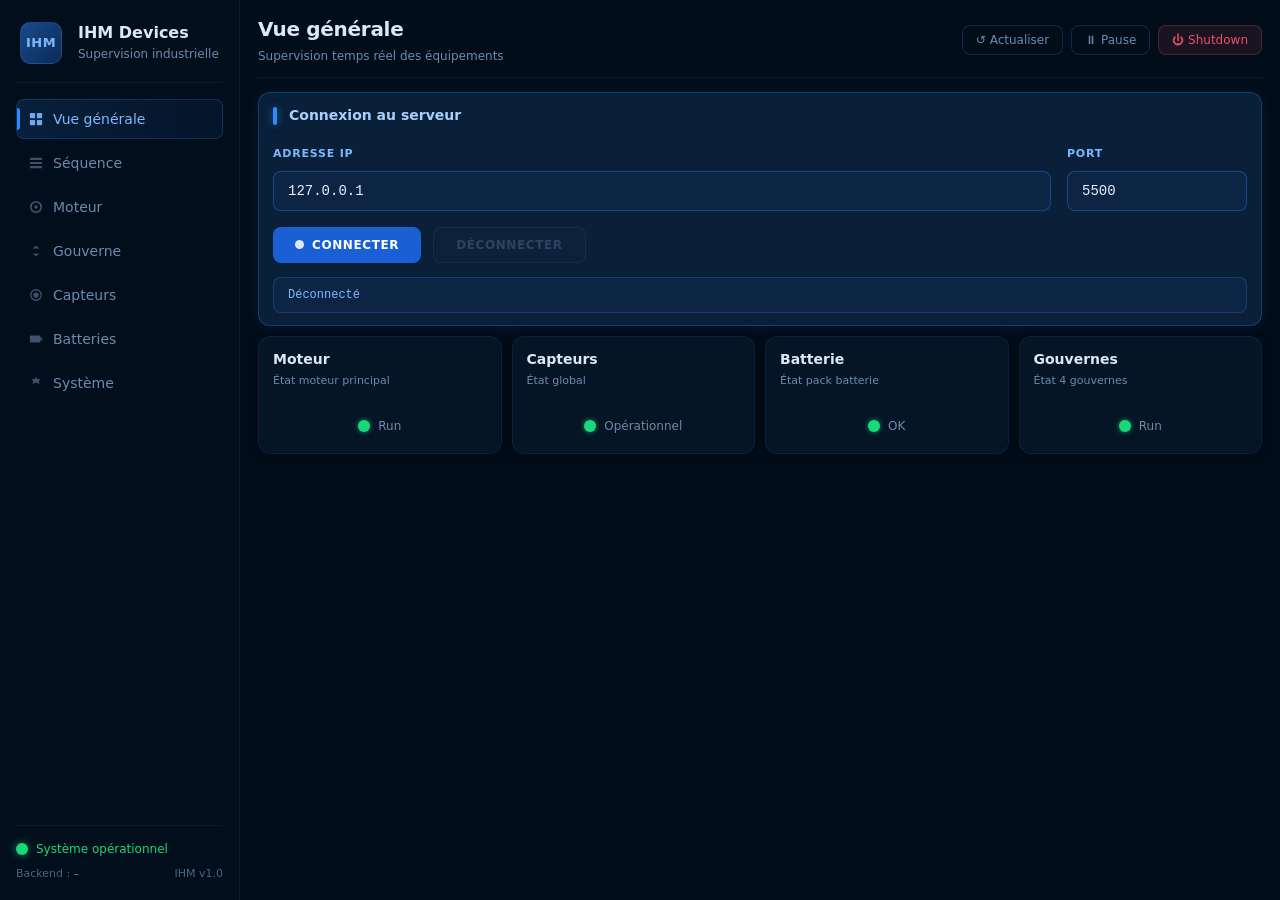
==== commit 9107dd0f: "Add files via upload" ====
--- a/index.html
+++ b/index.html
@@ -1,887 +1,882 @@
-<!DOCTYPE html>
-<html lang="fr">
-<head>
-  <meta charset="UTF-8" />
-  <meta name="viewport" content="width=device-width, initial-scale=1.0" />
-  <title>IHM Supervision Industrielle</title>
-  <link rel="stylesheet" href="style.css" />
-</head>
-<body>
-<div class="app">
-
-  <aside class="sidebar">
-    <div class="brand">
-      <div class="brand-logo">IHM</div>
-      <div>
-        <h1>IHM Devices</h1>
-        <p>Supervision industrielle</p>
-      </div>
-    </div>
-    <nav class="nav">
-      <button class="nav-btn active" data-tab="dashboard"><span class="nav-icon nav-icon--dash"></span>Vue générale</button>
-      <button class="nav-btn" data-tab="sequence"><span class="nav-icon nav-icon--seq"></span>Séquence</button>
-      <button class="nav-btn" data-tab="moteur"><span class="nav-icon nav-icon--motor"></span>Moteur</button>
-      <button class="nav-btn" data-tab="gouverne"><span class="nav-icon nav-icon--gouv"></span>Gouverne</button>
-      <button class="nav-btn" data-tab="sensors"><span class="nav-icon nav-icon--sensor"></span>Capteurs</button>
-      <button class="nav-btn" data-tab="batteries"><span class="nav-icon nav-icon--bat"></span>Batteries</button>
-      <button class="nav-btn" data-tab="systeme"><span class="nav-icon nav-icon--sys"></span>Système</button>
-    </nav>
-    <div class="sidebar-footer">
-      <div class="system-state">
-        <span class="state-dot online"></span>
-        <span id="sysStateLabel">Système opérationnel</span>
-      </div>
-      <div class="sidebar-meta">
-        <span>Backend : <strong id="sidebarBackendStatus">–</strong></span>
-        <span>IHM v1.0</span>
-      </div>
-    </div>
-  </aside>
-
-  <main class="main">
-    <header class="topbar">
-      <div>
-        <h2 id="pageTitle">Vue générale</h2>
-        <p id="pageSubtitle">Supervision temps réel des équipements</p>
-      </div>
-      <div class="topbar-actions">
-        <button class="ghost-btn" id="refreshBtn">↺ Actualiser</button>
-        <button class="ghost-btn" id="pauseBtn">⏸ Pause</button>
-        <button class="danger-btn" id="globalShutdownBtn">⏻ Shutdown</button>
-      </div>
-    </header>
-
-    <!-- ══════════ DASHBOARD ══════════ -->
-    <section id="dashboard" class="tab-content active">
-      <div class="grid">
-
-        <!-- Connexion WebSocket -->
-        <div class="card span-12 card-connexion">
-          <div class="conn-card-title">
-            <span class="conn-accent-bar"></span>
-            <h3>Connexion au serveur</h3>
-          </div>
-          <div class="conn-fields-row">
-            <div class="conn-field-group conn-field-ip">
-              <label for="wsIp">ADRESSE IP</label>
-              <input id="wsIp" type="text" placeholder="127.0.0.1" value="127.0.0.1" spellcheck="false" autocomplete="off" />
-            </div>
-            <div class="conn-field-group conn-field-port">
-              <label for="wsPort">PORT</label>
-              <input id="wsPort" type="number" placeholder="5500" value="5500" min="1" max="65535" />
-            </div>
-          </div>
-          <div class="conn-btn-row">
-            <button class="conn-btn-connect" id="btnConnect"><span class="conn-btn-dot"></span>CONNECTER</button>
-            <button class="conn-btn-disconnect" id="btnDisconnect" disabled>DÉCONNECTER</button>
-          </div>
-          <div class="conn-status-bar" id="connectionStatus">Déconnecté</div>
-          <div class="conn-error-bar hidden" id="errorMessage"></div>
-        </div>
-
-        <!-- Résumé Moteur — Run uniquement -->
-        <div class="card span-3">
-          <div class="card-header">
-            <div><h3>Moteur</h3><p>État moteur principal</p></div>
-            <span class="status-pill ok" id="dashMotorBadge">RUN</span>
-          </div>
-          <div class="dash-kpi-center">
-            <div class="dash-kpi-led-row">
-              <span class="led-sm" id="dashMotorRunLed" data-state="unknown"></span>
-              <span class="dash-kpi-label">Run</span>
-            </div>
-            <strong class="dash-kpi-value" id="dashRpmActual">– tr/min</strong>
-          </div>
-        </div>
-
-        <!-- Résumé Capteurs — 1 LED globale -->
-        <div class="card span-3">
-          <div class="card-header">
-            <div><h3>Capteurs</h3><p>État global</p></div>
-          </div>
-          <!-- LEDs masquées utilisées par le JS -->
-          <span style="display:none" id="dashLedEau"      data-state="unknown"></span>
-          <span style="display:none" id="dashLedPression" data-state="unknown"></span>
-          <span style="display:none" id="dashLedTemp1"    data-state="unknown"></span>
-          <span style="display:none" id="dashLedTemp2"    data-state="unknown"></span>
-          <span style="display:none" id="dashLedTemp3"    data-state="unknown"></span>
-          <span style="display:none" id="dashLedTempP"    data-state="unknown"></span>
-          <span style="display:none" id="dashLedTemp"     data-state="unknown"></span>
-          <div class="dash-kpi-center">
-            <div class="dash-kpi-led-row">
-              <span class="led-sm" id="dashLedCapteurs" data-state="unknown"></span>
-              <span class="dash-kpi-label">Opérationnel</span>
-            </div>
-          </div>
-        </div>
-
-        <!-- Résumé Batterie — badge OK + niveau -->
-        <div class="card span-3">
-          <div class="card-header">
-            <div><h3>Batterie</h3><p>État pack batterie</p></div>
-            <span class="status-pill warn" id="dashBatBadge">MONITOR</span>
-          </div>
-          <div class="dash-kpi-center">
-            <div class="dash-kpi-led-row">
-              <span class="led-sm" id="dashBatLed" data-state="unknown"></span>
-              <span class="dash-kpi-label">OK</span>
-            </div>
-            <strong class="dash-kpi-value" id="dashBatLevel">–%</strong>
-          </div>
-        </div>
-
-        <!-- Résumé Gouvernes — Run -->
-        <div class="card span-3">
-          <div class="card-header">
-            <div><h3>Gouvernes</h3><p>État 4 gouvernes</p></div>
-          </div>
-          <div class="dash-kpi-center">
-            <div class="dash-kpi-led-row">
-              <span class="led-sm" id="dashGouvRunLed" data-state="unknown"></span>
-              <span class="dash-kpi-label">Run</span>
-            </div>
-          </div>
-        </div>
-
-      </div>
-    </section>
-
-    <!-- ══════════ SÉQUENCE ══════════ -->
-    <section id="sequence" class="tab-content">
-      <div class="grid">
-
-        <div class="card span-12 card-motor-banner">
-          <div class="motor-banner-content">
-            <div class="motor-banner-title">
-              <span class="motor-banner-dot" id="seqBannerDot"></span>
-              <div><h3>Gestion des séquences</h3><p>Séquence manuelle (10 étapes) ou automatique</p></div>
-            </div>
-            <span class="status-pill" id="seqStatusBadge">IDLE</span>
-          </div>
-        </div>
-
-        <!-- SÉQUENCE MANUELLE -->
-        <div class="card span-7">
-          <div class="card-header">
-            <div><h3>Séquence manuelle</h3><p>Exécution étape par étape</p></div>
-          </div>
-          <div class="seq-list">
-            <div class="seq-item" id="seqItem1">
-              <span class="seq-num">01</span>
-              <span class="seq-name">Alimentation courant</span>
-              <span class="led-sm seq-led" id="seqLed1" data-state="unknown"></span>
-              <div class="seq-toggle" id="seqToggle1" data-active="0">
-                <span class="seq-toggle-label seq-toggle-off">NON</span>
-                <span class="seq-toggle-thumb"></span>
-                <span class="seq-toggle-label seq-toggle-on">OUI</span>
-              </div>
-              <button class="seq-validate-btn" id="seqBtn1">Valider</button>
-            </div>
-            <div class="seq-item" id="seqItem2">
-              <span class="seq-num">02</span>
-              <span class="seq-name">Reset Shutdown</span>
-              <span class="led-sm seq-led" id="seqLed2" data-state="unknown"></span>
-              <div class="seq-toggle" id="seqToggle2" data-active="0">
-                <span class="seq-toggle-label seq-toggle-off">NON</span>
-                <span class="seq-toggle-thumb"></span>
-                <span class="seq-toggle-label seq-toggle-on">OUI</span>
-              </div>
-              <button class="seq-validate-btn" id="seqBtn2">Valider</button>
-            </div>
-            <div class="seq-item" id="seqItem3">
-              <span class="seq-num">03</span>
-              <span class="seq-name">Allumage du 48V</span>
-              <span class="led-sm seq-led" id="seqLed3" data-state="unknown"></span>
-              <div class="seq-toggle" id="seqToggle3" data-active="0">
-                <span class="seq-toggle-label seq-toggle-off">NON</span>
-                <span class="seq-toggle-thumb"></span>
-                <span class="seq-toggle-label seq-toggle-on">OUI</span>
-              </div>
-              <button class="seq-validate-btn" id="seqBtn3">Valider</button>
-            </div>
-            <div class="seq-item" id="seqItem4">
-              <span class="seq-num">04</span>
-              <span class="seq-name">Attente Magic</span>
-              <span class="led-sm seq-led" id="seqLed4" data-state="unknown"></span>
-              <div class="seq-toggle" id="seqToggle4" data-active="0">
-                <span class="seq-toggle-label seq-toggle-off">NON</span>
-                <span class="seq-toggle-thumb"></span>
-                <span class="seq-toggle-label seq-toggle-on">OUI</span>
-              </div>
-              <button class="seq-validate-btn" id="seqBtn4">Valider</button>
-            </div>
-            <div class="seq-item" id="seqItem5">
-              <span class="seq-num">05</span>
-              <span class="seq-name">Attente velib</span>
-              <span class="led-sm seq-led" id="seqLed5" data-state="unknown"></span>
-              <div class="seq-toggle" id="seqToggle5" data-active="0">
-                <span class="seq-toggle-label seq-toggle-off">NON</span>
-                <span class="seq-toggle-thumb"></span>
-                <span class="seq-toggle-label seq-toggle-on">OUI</span>
-              </div>
-              <button class="seq-validate-btn" id="seqBtn5">Valider</button>
-            </div>
-            <div class="seq-item" id="seqItem6">
-              <span class="seq-num">06</span>
-              <span class="seq-name">Passage KAPa On</span>
-              <span class="led-sm seq-led" id="seqLed6" data-state="unknown"></span>
-              <div class="seq-toggle" id="seqToggle6" data-active="0">
-                <span class="seq-toggle-label seq-toggle-off">NON</span>
-                <span class="seq-toggle-thumb"></span>
-                <span class="seq-toggle-label seq-toggle-on">OUI</span>
-              </div>
-              <button class="seq-validate-btn" id="seqBtn6">Valider</button>
-            </div>
-            <div class="seq-item" id="seqItem7">
-              <span class="seq-num">07</span>
-              <span class="seq-name">Passage Puissance On</span>
-              <span class="led-sm seq-led" id="seqLed7" data-state="unknown"></span>
-              <div class="seq-toggle" id="seqToggle7" data-active="0">
-                <span class="seq-toggle-label seq-toggle-off">NON</span>
-                <span class="seq-toggle-thumb"></span>
-                <span class="seq-toggle-label seq-toggle-on">OUI</span>
-              </div>
-              <button class="seq-validate-btn" id="seqBtn7">Valider</button>
-            </div>
-            <div class="seq-item" id="seqItem8">
-              <span class="seq-num">08</span>
-              <span class="seq-name">Passage KAPa Off</span>
-              <span class="led-sm seq-led" id="seqLed8" data-state="unknown"></span>
-              <div class="seq-toggle" id="seqToggle8" data-active="0">
-                <span class="seq-toggle-label seq-toggle-off">NON</span>
-                <span class="seq-toggle-thumb"></span>
-                <span class="seq-toggle-label seq-toggle-on">OUI</span>
-              </div>
-              <button class="seq-validate-btn" id="seqBtn8">Valider</button>
-            </div>
-            <div class="seq-item" id="seqItem9">
-              <span class="seq-num">09</span>
-              <span class="seq-name">Mode Safety a On</span>
-              <span class="led-sm seq-led" id="seqLed9" data-state="unknown"></span>
-              <div class="seq-toggle" id="seqToggle9" data-active="0">
-                <span class="seq-toggle-label seq-toggle-off">NON</span>
-                <span class="seq-toggle-thumb"></span>
-                <span class="seq-toggle-label seq-toggle-on">OUI</span>
-              </div>
-              <button class="seq-validate-btn" id="seqBtn9">Valider</button>
-            </div>
-            <div class="seq-item" id="seqItem10">
-              <span class="seq-num">10</span>
-              <span class="seq-name">Séquence finale</span>
-              <span class="led-sm seq-led" id="seqLed10" data-state="unknown"></span>
-              <div class="seq-toggle" id="seqToggle10" data-active="0">
-                <span class="seq-toggle-label seq-toggle-off">NON</span>
-                <span class="seq-toggle-thumb"></span>
-                <span class="seq-toggle-label seq-toggle-on">OUI</span>
-              </div>
-              <button class="seq-validate-btn" id="seqBtn10">Valider</button>
-            </div>
-          </div>
-        </div>
-
-        <!-- SÉQUENCE AUTOMATIQUE -->
-        <div class="card span-5">
-          <div class="card-header">
-            <div><h3>Séquence automatique</h3><p>Lancement automatique de la séquence complète</p></div>
-          </div>
-          <div class="seq-auto-panel">
-            <div class="seq-auto-status">
-              <div class="seq-auto-row">
-                <span class="led-sm" id="seqAutoLed" data-state="unknown"></span>
-                <span id="seqAutoLabel">En attente</span>
-              </div>
-              <div class="seq-auto-progress">
-                <div class="seq-auto-bar" id="seqAutoBar" style="width:0%"></div>
-              </div>
-              <span class="seq-auto-pct" id="seqAutoPct">0 / 10</span>
-            </div>
-            <button class="seq-auto-launch-btn" id="seqAutoBtn">▶ Lancer séquence auto</button>
-            <button class="seq-auto-stop-btn hidden" id="seqAutoStopBtn">■ Arrêter</button>
-            <div class="motor-command-feedback" id="seqAutoFeedback">Aucune séquence active.</div>
-          </div>
-        </div>
-
-      </div>
-    </section>
-
-    <!-- ══════════ MOTEUR ══════════ -->
-    <section id="moteur" class="tab-content">
-      <div class="grid">
-
-        <!-- Bandeau -->
-        <div class="card span-12 card-motor-banner">
-          <div class="motor-banner-content">
-            <div class="motor-banner-title">
-              <span class="motor-banner-dot" id="motorBannerDot"></span>
-              <div><h3>Moteur principal — SMO</h3><p>Supervision et commande du moteur de propulsion</p></div>
-            </div>
-            <div class="banner-indicators-row">
-              <div class="banner-ind-item">
-                <span class="led-sm" id="motorIndStatut" data-state="unknown"></span>
-                <span>Statut</span>
-              </div>
-              <div class="banner-ind-sep"></div>
-              <div class="banner-ind-item">
-                <span class="led-sm" id="motorIndSeq" data-state="unknown"></span>
-                <span>Séquence</span>
-              </div>
-              <div class="banner-ind-sep"></div>
-              <div class="banner-ind-item">
-                <span class="led-sm" id="motorIndRun" data-state="unknown"></span>
-                <span>Run</span>
-              </div>
-            </div>
-            <span class="status-pill ok" id="motorStatusBadge">RUN</span>
-          </div>
-        </div>
-
-        <!-- Commande opérationnelle -->
-        <div class="card span-12">
-          <div class="card-header">
-            <div><h3>Commande opérationnelle</h3><p>Lancement séquence et run moteur</p></div>
-          </div>
-          <div class="op-cmd-row-wide">
-            <button class="op-btn-wide op-btn-wide--seq" id="motorSeqBtn">
-              <span class="led-sm" id="motorSeqLed" data-state="unknown"></span>
-              <span class="op-btn-wide-label">Séquence</span>
-            </button>
-            <button class="op-btn-wide op-btn-wide--run" id="motorRunBtn">
-              <span class="led-sm" id="motorRunLed" data-state="unknown"></span>
-              <span class="op-btn-wide-label">Run</span>
-            </button>
-          </div>
-        </div>
-
-        <!-- Commande RPM + Infos côte à côte -->
-        <div class="card span-5">
-          <div class="card-header">
-            <div><h3>Commande moteur</h3><p>Saisie de la consigne RPM</p></div>
-          </div>
-          <div class="motor-command-box">
-            <label class="motor-command-label" for="rpmInput">Consigne RPM (0 – 3000 tr/min)</label>
-            <div class="motor-input-row">
-              <input id="rpmInput" type="number" min="0" max="3000" step="10" value="1500" placeholder="Entrer la vitesse" />
-              <button id="sendRpmBtn" class="btn-primary">Entrée</button>
-            </div>
-            <div class="motor-command-feedback" id="motorCommandFeedback">Aucune commande envoyée.</div>
-          </div>
-        </div>
-
-        <div class="card span-7">
-          <div class="card-header">
-            <div><h3>Informations moteur</h3><p>État courant en temps réel</p></div>
-          </div>
-          <div class="motor-info-grid">
-            <div class="motor-info-box"><span class="motor-info-label">Statut</span><strong id="motorStatus">RUN</strong></div>
-            <div class="motor-info-box"><span class="motor-info-label">RPM actuel</span><strong id="motorRpmActual">– tr/min</strong></div>
-            <div class="motor-info-box"><span class="motor-info-label">RPM consigné</span><strong id="motorRpmCmd">– tr/min</strong></div>
-            <div class="motor-info-box"><span class="motor-info-label">Temp. moteur</span><strong id="motorTemperature">– °C</strong></div>
-          </div>
-          <div class="rpm-gauge-wrap">
-            <div class="rpm-gauge-header">
-              <span class="motor-info-label">Charge RPM</span>
-              <span id="rpmGaugePct">–%</span>
-            </div>
-            <div class="rpm-gauge-track">
-              <div class="rpm-gauge-fill" id="rpmGaugeFill" style="width:0%"></div>
-            </div>
-            <div class="rpm-gauge-scale">
-              <span>0</span><span>1107</span><span>2214</span><span>3321</span><span>4428</span>
-            </div>
-          </div>
-        </div>
-
-        <!-- Courbe moteur — RPM + 4 températures -->
-        <div class="card span-12">
-          <div class="card-header">
-            <div><h3>Courbe moteur</h3><p>RPM · TempSmo1 · TempSmo2 · TempSmo3 · TempPlaque</p></div>
-            <div class="chart-toggle-group">
-              <button class="chart-toggle active" data-series="0" data-chart="motorChart">RPM</button>
-              <button class="chart-toggle active" data-series="1" data-chart="motorChart">T°Smo1</button>
-              <button class="chart-toggle active" data-series="2" data-chart="motorChart">T°Smo2</button>
-              <button class="chart-toggle active" data-series="3" data-chart="motorChart">T°Smo3</button>
-              <button class="chart-toggle active" data-series="4" data-chart="motorChart">T°Plaque</button>
-            </div>
-          </div>
-          <div class="chart-wrap"><canvas id="motorChart"></canvas></div>
-        </div>
-
-      </div>
-    </section>
-
-    <!-- ══════════ GOUVERNE ══════════ -->
-    <section id="gouverne" class="tab-content">
-      <div class="grid">
-
-        <!-- Bandeau — indicateurs sur une ligne -->
-        <div class="card span-12 card-motor-banner">
-          <div class="motor-banner-content">
-            <div class="motor-banner-title">
-              <span class="motor-banner-dot" id="gouvBannerDot"></span>
-              <div><h3>Gouvernes — Positionneurs</h3><p>4 gouvernes CANopen</p></div>
-            </div>
-            <!-- 4 gouvernes × (Statut + Run) sur une ligne, Séq. unique commune -->
-            <div class="gouv-banner-row">
-              <div class="gouv-banner-col">
-                <span class="gouv-status-name gouv-sup">G1 Sup</span>
-                <div class="gouv-banner-leds">
-                  <span class="led-sm" id="gSupStatut" data-state="unknown"></span><span class="gouv-led-lbl">S</span>
-                  <span class="led-sm" id="gSupRun"    data-state="unknown"></span><span class="gouv-led-lbl">R</span>
-                </div>
-              </div>
-              <div class="gouv-banner-sep"></div>
-              <div class="gouv-banner-col">
-                <span class="gouv-status-name gouv-tri">G2 Tri</span>
-                <div class="gouv-banner-leds">
-                  <span class="led-sm" id="gTriStatut" data-state="unknown"></span><span class="gouv-led-lbl">S</span>
-                  <span class="led-sm" id="gTriRun"    data-state="unknown"></span><span class="gouv-led-lbl">R</span>
-                </div>
-              </div>
-              <div class="gouv-banner-sep"></div>
-              <div class="gouv-banner-col">
-                <span class="gouv-status-name gouv-inf">G3 Inf</span>
-                <div class="gouv-banner-leds">
-                  <span class="led-sm" id="gInfStatut" data-state="unknown"></span><span class="gouv-led-lbl">S</span>
-                  <span class="led-sm" id="gInfRun"    data-state="unknown"></span><span class="gouv-led-lbl">R</span>
-                </div>
-              </div>
-              <div class="gouv-banner-sep"></div>
-              <div class="gouv-banner-col">
-                <span class="gouv-status-name gouv-bab">G4 Bab</span>
-                <div class="gouv-banner-leds">
-                  <span class="led-sm" id="gBabStatut" data-state="unknown"></span><span class="gouv-led-lbl">S</span>
-                  <span class="led-sm" id="gBabRun"    data-state="unknown"></span><span class="gouv-led-lbl">R</span>
-                </div>
-              </div>
-              <div class="gouv-banner-sep"></div>
-              <!-- Séquence commune unique -->
-              <div class="gouv-banner-col">
-                <span class="gouv-status-name" style="color:var(--muted)">Séq.</span>
-                <div class="gouv-banner-leds">
-                  <span class="led-sm" id="gouvSeqLed" data-state="unknown"></span>
-                </div>
-              </div>
-            </div>
-            <span class="status-pill warn" id="gouvStatusBadge">CHECK</span>
-          </div>
-        </div>
-
-        <!-- Retour mesures (gauche) + Commande position (droite) -->
-        <div class="card span-6">
-          <div class="card-header">
-            <div><h3>Retour mesures</h3><p>stGOUVERNE2SCG — TxPDO</p></div>
-          </div>
-          <div class="gouv-table-wrap">
-            <table class="table gouv-measures-table">
-              <thead>
-                <tr><th>Gouverne</th><th>État</th><th>Position</th><th>Vitesse</th><th>Couple</th><th>SW</th></tr>
-              </thead>
-              <tbody>
-                <tr>
-                  <td class="gouv-name gouv-sup">Sup</td>
-                  <td><span class="led" id="ledGouvSup" data-state="unknown"></span></td>
-                  <td id="gSup_pos">–</td><td id="gSup_vit">–</td><td id="gSup_cpl">–</td><td id="gSup_sw">–</td>
-                </tr>
-                <tr>
-                  <td class="gouv-name gouv-tri">Tri</td>
-                  <td><span class="led" id="ledGouvTri" data-state="unknown"></span></td>
-                  <td id="gTri_pos">–</td><td id="gTri_vit">–</td><td id="gTri_cpl">–</td><td id="gTri_sw">–</td>
-                </tr>
-                <tr>
-                  <td class="gouv-name gouv-inf">Inf</td>
-                  <td><span class="led" id="ledGouvInf" data-state="unknown"></span></td>
-                  <td id="gInf_pos">–</td><td id="gInf_vit">–</td><td id="gInf_cpl">–</td><td id="gInf_sw">–</td>
-                </tr>
-                <tr>
-                  <td class="gouv-name gouv-bab">Bab</td>
-                  <td><span class="led" id="ledGouvBab" data-state="unknown"></span></td>
-                  <td id="gBab_pos">–</td><td id="gBab_vit">–</td><td id="gBab_cpl">–</td><td id="gBab_sw">–</td>
-                </tr>
-              </tbody>
-            </table>
-          </div>
-          <!-- Barres de position -->
-          <div class="rpm-gauge-wrap" style="margin-top:10px;">
-            <div class="rpm-gauge-header">
-              <span class="motor-info-label">Positions (±16.5° limite)</span>
-              <span id="gouvPosPct" style="font-size:10px;color:var(--muted)">—</span>
-            </div>
-            <div class="gouv-bars-row">
-              <div class="gouv-bar-item"><span class="gouv-bar-label gouv-sup">Sup</span><div class="rpm-gauge-track"><div class="rpm-gauge-fill gouv-fill"     id="gouvBarSup" style="width:50%"></div></div></div>
-              <div class="gouv-bar-item"><span class="gouv-bar-label gouv-tri">Tri</span><div class="rpm-gauge-track"><div class="rpm-gauge-fill gouv-fill-tri" id="gouvBarTri" style="width:50%"></div></div></div>
-              <div class="gouv-bar-item"><span class="gouv-bar-label gouv-inf">Inf</span><div class="rpm-gauge-track"><div class="rpm-gauge-fill gouv-fill-inf" id="gouvBarInf" style="width:50%"></div></div></div>
-              <div class="gouv-bar-item"><span class="gouv-bar-label gouv-bab">Bab</span><div class="rpm-gauge-track"><div class="rpm-gauge-fill gouv-fill-bab" id="gouvBarBab" style="width:50%"></div></div></div>
-            </div>
-            <div class="rpm-gauge-scale"><span>-150</span><span>-75</span><span>0</span><span>+75</span><span>+150</span></div>
-          </div>
-        </div>
-
-        <!-- Commande position (droite) -->
-        <div class="card span-6">
-          <div class="card-header">
-            <div><h3>Commande position</h3><p>Consigne aux gouvernes sélectionnées</p></div>
-          </div>
-          <div class="motor-command-box">
-            <label class="motor-command-label" for="gouvPosInput">Consigne (−150 à +150)</label>
-            <div class="motor-input-row">
-              <input id="gouvPosInput" type="number" min="-150" max="150" step="0.5" value="0" />
-              <button id="sendGouvPosBtn" class="btn-primary">Envoyer</button>
-            </div>
-            <div class="motor-command-feedback" id="gouvCommandFeedback">Aucune commande envoyée.</div>
-          </div>
-          <div class="gouv-select-section">
-            <div class="gouv-select-title">Gouvernes cibles</div>
-            <div class="gouv-checkboxes">
-              <label class="gouv-cb gouv-cb--sup"><input type="checkbox" id="cbGouvSup" checked /><span class="gouv-cb-box"></span><span>Supérieure</span></label>
-              <label class="gouv-cb gouv-cb--tri"><input type="checkbox" id="cbGouvTri" checked /><span class="gouv-cb-box"></span><span>Tribord</span></label>
-              <label class="gouv-cb gouv-cb--inf"><input type="checkbox" id="cbGouvInf" checked /><span class="gouv-cb-box"></span><span>Inférieure</span></label>
-              <label class="gouv-cb gouv-cb--bab"><input type="checkbox" id="cbGouvBab" checked /><span class="gouv-cb-box"></span><span>Babord</span></label>
-            </div>
-            <button class="gouv-select-all" id="gouvSelectAll">Tout sélectionner</button>
-          </div>
-        </div>
-
-        <!-- Schéma + Commande position + Homing sur une ligne -->
-        <div class="card span-12">
-          <div class="card-header">
-            <div><h3>Positions gouvernes</h3><p>Visualisation en temps réel · Limite ±16.5°</p></div>
-          </div>
-          <div class="gouv-schema-row">
-
-            <!-- Schéma SVG -->
-            <div class="gouv-schema-wrap">
-            <svg id="gouverneSVG" viewBox="0 0 480 480" style="display:block;width:100%;max-height:340px;">
-              <defs>
-                <radialGradient id="bodyGrad" cx="50%" cy="40%" r="60%">
-                  <stop offset="0%"   stop-color="#1a3a5c"/>
-                  <stop offset="100%" stop-color="#0a1f38"/>
-                </radialGradient>
-                <filter id="gouvGlow">
-                  <feGaussianBlur stdDeviation="3" result="blur"/>
-                  <feMerge><feMergeNode in="blur"/><feMergeNode in="SourceGraphic"/></feMerge>
-                </filter>
-                <filter id="bodyShadow">
-                  <feDropShadow dx="0" dy="4" stdDeviation="8" flood-color="rgba(0,0,0,0.6)"/>
-                </filter>
-                <linearGradient id="gSupGrad" x1="0" y1="0" x2="1" y2="0">
-                  <stop offset="0%" stop-color="#7b5af5"/>
-                  <stop offset="100%" stop-color="#a78bfa"/>
-                </linearGradient>
-                <linearGradient id="gTriGrad" x1="0" y1="0" x2="1" y2="0">
-                  <stop offset="0%" stop-color="#2a8cff"/>
-                  <stop offset="100%" stop-color="#56a8ff"/>
-                </linearGradient>
-                <linearGradient id="gInfGrad" x1="0" y1="0" x2="0" y2="1">
-                  <stop offset="0%" stop-color="#18d97a"/>
-                  <stop offset="100%" stop-color="#4eeaa0"/>
-                </linearGradient>
-                <linearGradient id="gBabGrad" x1="1" y1="0" x2="0" y2="0">
-                  <stop offset="0%" stop-color="#f5a623"/>
-                  <stop offset="100%" stop-color="#ffc55a"/>
-                </linearGradient>
-              </defs>
-
-              <!-- Grille -->
-              <circle cx="240" cy="240" r="200" fill="none" stroke="rgba(42,140,255,0.05)" stroke-width="1"/>
-              <circle cx="240" cy="240" r="150" fill="none" stroke="rgba(42,140,255,0.04)" stroke-width="1"/>
-              <circle cx="240" cy="240" r="100" fill="none" stroke="rgba(42,140,255,0.06)" stroke-width="1"/>
-              <line x1="40" y1="240" x2="440" y2="240" stroke="rgba(42,140,255,0.04)" stroke-width="1"/>
-              <line x1="240" y1="40"  x2="240" y2="440" stroke="rgba(42,140,255,0.04)" stroke-width="1"/>
-
-              <!-- G1 Supérieure — haut -->
-              <line x1="240" y1="60" x2="240" y2="140" stroke="#3a5a7a" stroke-width="3" stroke-linecap="round"/>
-              <line x1="220" y1="60" x2="260" y2="60" stroke="#3a5a7a" stroke-width="2"/>
-              <g id="govSup" transform="rotate(0,240,140)">
-                <rect x="232" y="76" width="16" height="64" rx="6" fill="url(#gSupGrad)" opacity="0.92" filter="url(#gouvGlow)"/>
-                <rect x="236" y="80" width="8" height="56" rx="3" fill="rgba(255,255,255,0.08)"/>
-              </g>
-              <text x="240" y="48" text-anchor="middle" font-size="11" font-weight="700" font-family="Segoe UI,sans-serif" fill="#7b5af5">G1 Sup</text>
-              <text id="valSup" x="240" y="57" text-anchor="middle" font-size="10" font-family="Consolas,monospace" fill="#a78bfa">0.0°</text>
-
-              <!-- G2 Tribord — droite -->
-              <line x1="340" y1="240" x2="420" y2="240" stroke="#3a5a7a" stroke-width="3" stroke-linecap="round"/>
-              <line x1="420" y1="220" x2="420" y2="260" stroke="#3a5a7a" stroke-width="2"/>
-              <g id="govTri" transform="rotate(0,340,240)">
-                <rect x="344" y="232" width="64" height="16" rx="6" fill="url(#gTriGrad)" opacity="0.92" filter="url(#gouvGlow)"/>
-                <rect x="348" y="236" width="56" height="8" rx="3" fill="rgba(255,255,255,0.08)"/>
-              </g>
-              <text x="432" y="237" text-anchor="start" font-size="11" font-weight="700" font-family="Segoe UI,sans-serif" fill="#2a8cff">G2 Tri</text>
-              <text id="valTri" x="432" y="247" text-anchor="start" font-size="10" font-family="Consolas,monospace" fill="#56a8ff">0.0°</text>
-
-              <!-- G3 Inférieure — bas -->
-              <line x1="240" y1="340" x2="240" y2="420" stroke="#3a5a7a" stroke-width="3" stroke-linecap="round"/>
-              <line x1="220" y1="420" x2="260" y2="420" stroke="#3a5a7a" stroke-width="2"/>
-              <g id="govInf" transform="rotate(0,240,340)">
-                <rect x="232" y="340" width="16" height="64" rx="6" fill="url(#gInfGrad)" opacity="0.92" filter="url(#gouvGlow)"/>
-                <rect x="236" y="344" width="8" height="56" rx="3" fill="rgba(255,255,255,0.08)"/>
-              </g>
-              <text x="240" y="438" text-anchor="middle" font-size="11" font-weight="700" font-family="Segoe UI,sans-serif" fill="#18d97a">G3 Inf</text>
-              <text id="valInf" x="240" y="448" text-anchor="middle" font-size="10" font-family="Consolas,monospace" fill="#4eeaa0">0.0°</text>
-
-              <!-- G4 Babord — gauche -->
-              <line x1="60" y1="240" x2="140" y2="240" stroke="#3a5a7a" stroke-width="3" stroke-linecap="round"/>
-              <line x1="60" y1="220" x2="60" y2="260" stroke="#3a5a7a" stroke-width="2"/>
-              <g id="govBab" transform="rotate(0,140,240)">
-                <rect x="76" y="232" width="64" height="16" rx="6" fill="url(#gBabGrad)" opacity="0.92" filter="url(#gouvGlow)"/>
-                <rect x="80" y="236" width="56" height="8" rx="3" fill="rgba(255,255,255,0.08)"/>
-              </g>
-              <text x="48" y="237" text-anchor="end" font-size="11" font-weight="700" font-family="Segoe UI,sans-serif" fill="#f5a623">G4 Bab</text>
-              <text id="valBab" x="48" y="247" text-anchor="end" font-size="10" font-family="Consolas,monospace" fill="#ffc55a">0.0°</text>
-
-              <!-- Corps central -->
-              <ellipse cx="240" cy="240" rx="85" ry="68"
-                       fill="url(#bodyGrad)" stroke="rgba(42,140,255,0.35)"
-                       stroke-width="2" filter="url(#bodyShadow)"/>
-              <ellipse cx="232" cy="222" rx="38" ry="20" fill="rgba(255,255,255,0.04)"/>
-              <circle cx="240" cy="240" r="3" fill="rgba(42,140,255,0.4)"/>
-
-              <!-- Points pivot -->
-              <circle cx="240" cy="140" r="5" fill="#3a5a7a" stroke="rgba(42,140,255,0.4)" stroke-width="1.5"/>
-              <circle cx="340" cy="240" r="5" fill="#3a5a7a" stroke="rgba(42,140,255,0.4)" stroke-width="1.5"/>
-              <circle cx="240" cy="340" r="5" fill="#3a5a7a" stroke="rgba(42,140,255,0.4)" stroke-width="1.5"/>
-              <circle cx="140" cy="240" r="5" fill="#3a5a7a" stroke="rgba(42,140,255,0.4)" stroke-width="1.5"/>
-
-              <!-- Arcs limite ±16.5° -->
-              <path d="M 218 108 A 34 34 0 0 1 262 108" fill="none" stroke="rgba(240,78,104,0.25)" stroke-width="1.5" stroke-dasharray="3,3"/>
-              <path d="M 372 218 A 34 34 0 0 1 372 262" fill="none" stroke="rgba(240,78,104,0.25)" stroke-width="1.5" stroke-dasharray="3,3"/>
-              <path d="M 262 372 A 34 34 0 0 1 218 372" fill="none" stroke="rgba(240,78,104,0.25)" stroke-width="1.5" stroke-dasharray="3,3"/>
-              <path d="M 108 262 A 34 34 0 0 1 108 218" fill="none" stroke="rgba(240,78,104,0.25)" stroke-width="1.5" stroke-dasharray="3,3"/>
-            </svg>
-            </div>
-
-            <!-- Commande position à droite du schéma -->
-            <div class="gouv-schema-cmd">
-              <div class="motor-command-box">
-                <label class="motor-command-label" for="gouvPosInput2">Consigne (−150 à +150)</label>
-                <div class="motor-input-row">
-                  <input id="gouvPosInput2" type="number" min="-150" max="150" step="0.5" value="0"/>
-                  <button id="sendGouvPosBtn2" class="btn-primary">Envoyer</button>
-                </div>
-                <div class="motor-command-feedback" id="gouvCommandFeedback2">–</div>
-              </div>
-              <div class="gouv-select-section" style="border-top:none;margin-top:8px;padding-top:0;">
-                <div class="gouv-select-title">Gouvernes cibles</div>
-                <div class="gouv-checkboxes">
-                  <label class="gouv-cb gouv-cb--sup"><input type="checkbox" id="cbGouvSup2" checked/><span class="gouv-cb-box"></span><span>Sup</span></label>
-                  <label class="gouv-cb gouv-cb--tri"><input type="checkbox" id="cbGouvTri2" checked/><span class="gouv-cb-box"></span><span>Tri</span></label>
-                  <label class="gouv-cb gouv-cb--inf"><input type="checkbox" id="cbGouvInf2" checked/><span class="gouv-cb-box"></span><span>Inf</span></label>
-                  <label class="gouv-cb gouv-cb--bab"><input type="checkbox" id="cbGouvBab2" checked/><span class="gouv-cb-box"></span><span>Bab</span></label>
-                </div>
-              </div>
-            </div>
-
-            <!-- Homing à droite -->
-            <div class="gouv-schema-homing">
-              <p style="font-size:11px;font-weight:700;color:var(--orange);margin-bottom:10px;">Homing</p>
-              <p class="homing-desc">Remet les gouvernes en position de référence.</p>
-              <button class="homing-btn" id="homingBtn">⌂ Lancer</button>
-              <div class="motor-command-feedback" id="homingFeedback">–</div>
-              <div class="homing-validation hidden" id="homingValidation">
-                <p class="homing-confirm-label">Confirmer ?</p>
-                <div class="homing-confirm-row">
-                  <button class="homing-confirm-yes" id="homingYes">✓</button>
-                  <button class="homing-confirm-no"  id="homingNo">✕</button>
-                </div>
-              </div>
-            </div>
-
-          </div><!-- fin gouv-schema-row -->
-        </div>
-
-      </div>
-    </section>
-
-    <!-- ══════════ CAPTEURS ══════════ -->
-    <section id="sensors" class="tab-content">
-      <div class="grid">
-
-        <!-- Température — 4 sondes -->
-        <div class="card span-12">
-          <div class="card-header">
-            <div><h3>Capteur Température</h3><p>TempSmo1/2/3 + TempPlaque — stCAPTEURTEMPERATURES</p></div>
-          </div>
-          <table class="table sensor-table">
-            <thead>
-              <tr><th>Capteur</th><th class="col-led">État</th><th>Retour</th></tr>
-            </thead>
-            <tbody>
-              <tr>
-                <td class="sensor-name">TempSmo1_mes</td>
-                <td class="col-led"><span class="led" id="ledTemp1" data-state="unknown"></span></td>
-                <td id="retourTemp1">– °C</td>
-              </tr>
-              <tr>
-                <td class="sensor-name">TempSmo2_mes</td>
-                <td class="col-led"><span class="led" id="ledTemp2" data-state="unknown"></span></td>
-                <td id="retourTemp2">– °C</td>
-              </tr>
-              <tr>
-                <td class="sensor-name">TempSmo3_mes</td>
-                <td class="col-led"><span class="led" id="ledTemp3" data-state="unknown"></span></td>
-                <td id="retourTemp3">– °C</td>
-              </tr>
-              <tr>
-                <td class="sensor-name">TempPlaque_mes</td>
-                <td class="col-led"><span class="led" id="ledTempPlaque" data-state="unknown"></span></td>
-                <td id="retourTempPlaque">– °C</td>
-              </tr>
-            </tbody>
-          </table>
-        </div>
-
-        <!-- Pression -->
-        <div class="card span-6">
-          <div class="card-header">
-            <div><h3>Capteur Pression</h3><p>Pbar_mes — stDATACAPTEURPRESSION</p></div>
-          </div>
-          <table class="table sensor-table">
-            <thead>
-              <tr><th>Capteur</th><th class="col-led">État</th><th>Retour</th></tr>
-            </thead>
-            <tbody>
-              <tr>
-                <td class="sensor-name">Pbar_mes</td>
-                <td class="col-led"><span class="led" id="ledPression" data-state="unknown"></span></td>
-                <td id="retourPression">– bar</td>
-              </tr>
-            </tbody>
-          </table>
-        </div>
-
-        <!-- Eau -->
-        <div class="card span-6">
-          <div class="card-header">
-            <div><h3>Capteur Eau</h3><p>etat_capteur_eau — stDATACAPTEUREAU</p></div>
-          </div>
-          <table class="table sensor-table">
-            <thead>
-              <tr><th>Capteur</th><th class="col-led">État</th><th>Retour</th></tr>
-            </thead>
-            <tbody>
-              <tr>
-                <td class="sensor-name">etat_capteur_eau</td>
-                <td class="col-led"><span class="led" id="ledEau" data-state="unknown"></span></td>
-                <td id="retourEau">–</td>
-              </tr>
-            </tbody>
-          </table>
-        </div>
-
-      </div>
-    </section>
-
-    <!-- ══════════ BATTERIES ══════════ -->
-    <section id="batteries" class="tab-content">
-      <div class="grid">
-
-        <!-- Bandeau statut + barre niveau -->
-        <div class="card span-12">
-          <div class="card-header">
-            <div><h3>Pack batterie</h3><p>stDeviceBatterie — stSBA2SCG_ETAT + stSba2Scg_Info</p></div>
-            <span class="status-pill warn" id="batStatusBadge">MONITOR</span>
-          </div>
-          <div class="bat-level-display">
-            <div class="bat-pct-text" id="batPctText">–%</div>
-            <div class="bat-bar-track"><div class="bat-bar-fill" id="batBarFill" style="width:0%"></div></div>
-            <div class="bat-bar-scale"><span>0%</span><span>25%</span><span>50%</span><span>75%</span><span>100%</span></div>
-          </div>
-        </div>
-
-        <!-- État BMS — stSBA2SCG_ETAT -->
-        <div class="card span-6">
-          <div class="card-header">
-            <div><h3>État BMS</h3><p>stSBA2SCG_ETAT</p></div>
-          </div>
-          <div class="bat-data-grid">
-            <div class="bat-data-row"><span>batt_i (Intensité)</span><strong id="batI">– A</strong></div>
-            <div class="bat-data-row"><span>batt_u (Tension)</span><strong id="batU">– V</strong></div>
-            <div class="bat-data-row"><span>batt_uCharge</span><strong id="batUCharge">– V</strong></div>
-            <div class="bat-data-row"><span>batt_uDech</span><strong id="batUDech">– V</strong></div>
-            <div class="bat-data-row"><span>batt_T (Température)</span><strong id="batTemp" class="warning-text">– °C</strong></div>
-            <div class="bat-data-row"><span>batt_Power</span><strong id="batPower">– W</strong></div>
-            <div class="bat-data-row"><span>batt_Capacite</span><strong id="batCapacite">– Ah</strong></div>
-            <div class="bat-data-row"><span>batt_Energie</span><strong id="batEnergie">– Wh</strong></div>
-          </div>
-        </div>
-
-        <!-- Info BMS + Tensions éléments — stSba2Scg_Info + stSba2Scg_EltTension -->
-        <div class="card span-6">
-          <div class="card-header">
-            <div><h3>Info + Tensions éléments</h3><p>stSba2Scg_Info + stSBA2SCG_ELEMENTTENSION</p></div>
-          </div>
-          <div class="bat-data-grid">
-            <div class="bat-data-row"><span>uelmin (Tension elt min)</span><strong id="batUelmin">– V</strong></div>
-            <div class="bat-data-row"><span>uelmax (Tension elt max)</span><strong id="batUelmax">– V</strong></div>
-            <div class="bat-data-row"><span>Tmin (Temp min)</span><strong id="batTmin">– °C</strong></div>
-            <div class="bat-data-row highlight-temp"><span>Tmax (Temp max)</span><strong id="batTmax">– °C</strong></div>
-            <div class="bat-data-row"><span>BMSstate</span><strong id="batBMSstate">–</strong></div>
-            <div class="bat-data-row sep-row"><span>uelement1</span><strong id="batUelt1">– V</strong></div>
-            <div class="bat-data-row"><span>uelement2</span><strong id="batUelt2">– V</strong></div>
-            <div class="bat-data-row"><span>uelement3</span><strong id="batUelt3">– V</strong></div>
-            <div class="bat-data-row"><span>uelement4</span><strong id="batUelt4">– V</strong></div>
-          </div>
-        </div>
-
-        <!-- Températures disques — stSBA2SCG_ELEMENTTEMPERATURE -->
-        <div class="card span-12">
-          <div class="card-header">
-            <div><h3>Températures disques</h3><p>stSba2Scg_EltTemperature — stSBA2SCG_ELEMENTTEMPERATURE</p></div>
-          </div>
-          <div class="motor-info-grid">
-            <div class="motor-info-box highlight-temp"><span class="motor-info-label">t1_disque</span><strong id="batT1Disque">– °C</strong></div>
-            <div class="motor-info-box highlight-temp"><span class="motor-info-label">t2_disque</span><strong id="batT2Disque">– °C</strong></div>
-            <div class="motor-info-box"><span class="motor-info-label">U min cellule (config)</span><strong id="batUmin">3.62 V</strong></div>
-            <div class="motor-info-box"><span class="motor-info-label">U max cellule (config)</span><strong id="batUmax">3.79 V</strong></div>
-          </div>
-        </div>
-
-      </div>
-    </section>
-
-    <!-- ══════════ SYSTÈME ══════════ -->
-    <section id="systeme" class="tab-content">
-      <div class="grid">
-        <div class="card span-12">
-          <div class="card-header">
-            <div><h3>État système</h3><p>Informations générales et diagnostics</p></div>
-          </div>
-          <div class="kpis">
-            <div class="kpi"><span class="kpi-label">Version IHM</span><span class="kpi-value" style="font-size:18px">v1.0</span></div>
-            <div class="kpi"><span class="kpi-label">Backend</span><span class="kpi-value success-text" style="font-size:18px" id="systBackend">–</span></div>
-            <div class="kpi"><span class="kpi-label">Uptime</span><span class="kpi-value" style="font-size:18px" id="systUptime">00:00:00</span></div>
-            <div class="kpi"><span class="kpi-label">Mode</span><span class="kpi-value" style="font-size:18px">Supervision</span></div>
-          </div>
-        </div>
-        <div class="card span-12">
-          <div class="card-header">
-            <div><h3>Journal opérateur</h3><p>Événements récents du système</p></div>
-          </div>
-          <div class="log-list" id="logList"></div>
-        </div>
-      </div>
-    </section>
-
-  </main>
-</div>
-
-<!-- Modal équipement -->
-<div class="modal hidden" id="deviceModal">
-  <div class="modal-box">
-    <div class="modal-header">
-      <div><h3 id="modalTitle">Détail équipement</h3><p id="modalSubtitle">Données temps réel</p></div>
-      <button class="close-btn" id="closeModalBtn">✕</button>
-    </div>
-    <div class="modal-body">
-      <div class="modal-stats">
-        <div class="modal-stat"><span>Statut</span><strong id="modalStatus">OK</strong></div>
-        <div class="modal-stat"><span>Valeur actuelle</span><strong id="modalCurrent">–</strong></div>
-        <div class="modal-stat"><span>Seuil max</span><strong id="modalThreshold">–</strong></div>
-      </div>
-      <div class="chart-wrap modal-chart"><canvas id="deviceChart"></canvas></div>
-    </div>
-  </div>
-</div>
-
-<script src="script.js"></script>
-</body>
-</html>
+<!DOCTYPE html>
+<html lang="fr">
+<head>
+  <meta charset="UTF-8" />
+  <meta name="viewport" content="width=device-width, initial-scale=1.0" />
+  <title>IHM Supervision Industrielle</title>
+  <link rel="stylesheet" href="style.css" />
+</head>
+<body>
+<div class="app">
+
+  <aside class="sidebar">
+    <div class="brand">
+      <div class="brand-logo">IHM</div>
+      <div>
+        <h1>IHM Devices</h1>
+        <p>Supervision industrielle</p>
+      </div>
+    </div>
+    <nav class="nav">
+      <button class="nav-btn active" data-tab="dashboard"><span class="nav-icon nav-icon--dash"></span>Vue générale</button>
+      <button class="nav-btn" data-tab="sequence"><span class="nav-icon nav-icon--seq"></span>Séquence</button>
+      <button class="nav-btn" data-tab="moteur"><span class="nav-icon nav-icon--motor"></span>Moteur</button>
+      <button class="nav-btn" data-tab="gouverne"><span class="nav-icon nav-icon--gouv"></span>Gouverne</button>
+      <button class="nav-btn" data-tab="sensors"><span class="nav-icon nav-icon--sensor"></span>Capteurs</button>
+      <button class="nav-btn" data-tab="batteries"><span class="nav-icon nav-icon--bat"></span>Batteries</button>
+      <button class="nav-btn" data-tab="systeme"><span class="nav-icon nav-icon--sys"></span>Système</button>
+    </nav>
+    <div class="sidebar-footer">
+      <div class="system-state">
+        <span class="state-dot online"></span>
+        <span id="sysStateLabel">Système opérationnel</span>
+      </div>
+      <div class="sidebar-meta">
+        <span>Backend : <strong id="sidebarBackendStatus">–</strong></span>
+        <span>IHM v1.0</span>
+      </div>
+    </div>
+  </aside>
+
+  <main class="main">
+    <header class="topbar">
+      <div>
+        <h2 id="pageTitle">Vue générale</h2>
+        <p id="pageSubtitle">Supervision temps réel des équipements</p>
+      </div>
+      <div class="topbar-actions">
+        <button class="ghost-btn" id="refreshBtn">↺ Actualiser</button>
+        <button class="ghost-btn" id="pauseBtn">⏸ Pause</button>
+        <button class="danger-btn" id="globalShutdownBtn">⏻ Shutdown</button>
+      </div>
+    </header>
+
+    <!-- ══════════ DASHBOARD ══════════ -->
+    <section id="dashboard" class="tab-content active">
+      <div class="grid">
+
+        <!-- Connexion WebSocket -->
+        <div class="card span-12 card-connexion">
+          <div class="conn-card-title">
+            <span class="conn-accent-bar"></span>
+            <h3>Connexion au serveur</h3>
+          </div>
+          <div class="conn-fields-row">
+            <div class="conn-field-group conn-field-ip">
+              <label for="wsIp">ADRESSE IP</label>
+              <input id="wsIp" type="text" placeholder="127.0.0.1" value="127.0.0.1" spellcheck="false" autocomplete="off" />
+            </div>
+            <div class="conn-field-group conn-field-port">
+              <label for="wsPort">PORT</label>
+              <input id="wsPort" type="number" placeholder="5500" value="5500" min="1" max="65535" />
+            </div>
+          </div>
+          <div class="conn-btn-row">
+            <button class="conn-btn-connect" id="btnConnect"><span class="conn-btn-dot"></span>CONNECTER</button>
+            <button class="conn-btn-disconnect" id="btnDisconnect" disabled>DÉCONNECTER</button>
+          </div>
+          <div class="conn-status-bar" id="connectionStatus">Déconnecté</div>
+          <div class="conn-error-bar hidden" id="errorMessage"></div>
+        </div>
+
+        <!-- Résumé Moteur — Run uniquement -->
+        <div class="card span-3">
+          <div class="card-header">
+            <div><h3>Moteur</h3><p>État moteur principal</p></div>
+
+          </div>
+          <div class="dash-kpi-center">
+            <div class="dash-kpi-led-row">
+              <span class="led-sm" id="dashMotorRunLed" data-state="unknown"></span>
+              <span class="dash-kpi-label">Run</span>
+            </div>
+
+          </div>
+        </div>
+
+        <!-- Résumé Capteurs — 1 LED globale -->
+        <div class="card span-3">
+          <div class="card-header">
+            <div><h3>Capteurs</h3><p>État global</p></div>
+          </div>
+          <!-- LEDs masquées utilisées par le JS -->
+          <span style="display:none" id="dashLedEau"      data-state="unknown"></span>
+          <span style="display:none" id="dashLedPression" data-state="unknown"></span>
+          <span style="display:none" id="dashLedTemp1"    data-state="unknown"></span>
+          <span style="display:none" id="dashLedTemp2"    data-state="unknown"></span>
+          <span style="display:none" id="dashLedTemp3"    data-state="unknown"></span>
+          <span style="display:none" id="dashLedTempP"    data-state="unknown"></span>
+          <span style="display:none" id="dashLedTemp"     data-state="unknown"></span>
+          <div class="dash-kpi-center">
+            <div class="dash-kpi-led-row">
+              <span class="led-sm" id="dashLedCapteurs" data-state="unknown"></span>
+              <span class="dash-kpi-label">Opérationnel</span>
+            </div>
+          </div>
+        </div>
+
+        <!-- Résumé Batterie — badge OK + niveau -->
+        <div class="card span-3">
+          <div class="card-header">
+            <div><h3>Batterie</h3><p>État pack batterie</p></div>
+
+          </div>
+          <div class="dash-kpi-center">
+            <div class="dash-kpi-led-row">
+              <span class="led-sm" id="dashBatLed" data-state="unknown"></span>
+              <span class="dash-kpi-label">OK</span>
+            </div>
+
+          </div>
+        </div>
+
+        <!-- Résumé Gouvernes — Run -->
+        <div class="card span-3">
+          <div class="card-header">
+            <div><h3>Gouvernes</h3><p>État 4 gouvernes</p></div>
+          </div>
+          <div class="dash-kpi-center">
+            <div class="dash-kpi-led-row">
+              <span class="led-sm" id="dashGouvRunLed" data-state="unknown"></span>
+              <span class="dash-kpi-label">Run</span>
+            </div>
+          </div>
+        </div>
+
+      </div>
+    </section>
+
+    <!-- ══════════ SÉQUENCE ══════════ -->
+    <section id="sequence" class="tab-content">
+      <div class="grid">
+
+        <div class="card span-12 card-motor-banner">
+          <div class="motor-banner-content">
+            <div class="motor-banner-title">
+              <span class="motor-banner-dot" id="seqBannerDot"></span>
+              <div><h3>Gestion des séquences</h3><p>Séquence manuelle (10 étapes) ou automatique</p></div>
+            </div>
+            <span class="status-pill" id="seqStatusBadge">IDLE</span>
+          </div>
+        </div>
+
+        <!-- SÉQUENCE MANUELLE -->
+        <div class="card span-7">
+          <div class="card-header">
+            <div><h3>Séquence manuelle</h3><p>Exécution étape par étape</p></div>
+          </div>
+          <div class="seq-list">
+            <div class="seq-item" id="seqItem1">
+              <span class="seq-num">01</span>
+              <span class="seq-name">Alimentation courant</span>
+              <span class="led-sm seq-led" id="seqLed1" data-state="unknown"></span>
+              <div class="seq-toggle" id="seqToggle1" data-active="0">
+                <span class="seq-toggle-label seq-toggle-off">NON</span>
+                <span class="seq-toggle-thumb"></span>
+                <span class="seq-toggle-label seq-toggle-on">OUI</span>
+              </div>
+              <button class="seq-validate-btn" id="seqBtn1">Valider</button>
+            </div>
+            <div class="seq-item" id="seqItem2">
+              <span class="seq-num">02</span>
+              <span class="seq-name">Reset Shutdown</span>
+              <span class="led-sm seq-led" id="seqLed2" data-state="unknown"></span>
+              <div class="seq-toggle" id="seqToggle2" data-active="0">
+                <span class="seq-toggle-label seq-toggle-off">NON</span>
+                <span class="seq-toggle-thumb"></span>
+                <span class="seq-toggle-label seq-toggle-on">OUI</span>
+              </div>
+              <button class="seq-validate-btn" id="seqBtn2">Valider</button>
+            </div>
+            <div class="seq-item" id="seqItem3">
+              <span class="seq-num">03</span>
+              <span class="seq-name">Allumage du 48V</span>
+              <span class="led-sm seq-led" id="seqLed3" data-state="unknown"></span>
+              <div class="seq-toggle" id="seqToggle3" data-active="0">
+                <span class="seq-toggle-label seq-toggle-off">NON</span>
+                <span class="seq-toggle-thumb"></span>
+                <span class="seq-toggle-label seq-toggle-on">OUI</span>
+              </div>
+              <button class="seq-validate-btn" id="seqBtn3">Valider</button>
+            </div>
+            <div class="seq-item" id="seqItem4">
+              <span class="seq-num">04</span>
+              <span class="seq-name">Attente Magic</span>
+              <span class="led-sm seq-led" id="seqLed4" data-state="unknown"></span>
+              <div class="seq-toggle" id="seqToggle4" data-active="0">
+                <span class="seq-toggle-label seq-toggle-off">NON</span>
+                <span class="seq-toggle-thumb"></span>
+                <span class="seq-toggle-label seq-toggle-on">OUI</span>
+              </div>
+              <button class="seq-validate-btn" id="seqBtn4">Valider</button>
+            </div>
+            <div class="seq-item" id="seqItem5">
+              <span class="seq-num">05</span>
+              <span class="seq-name">Attente velib</span>
+              <span class="led-sm seq-led" id="seqLed5" data-state="unknown"></span>
+              <div class="seq-toggle" id="seqToggle5" data-active="0">
+                <span class="seq-toggle-label seq-toggle-off">NON</span>
+                <span class="seq-toggle-thumb"></span>
+                <span class="seq-toggle-label seq-toggle-on">OUI</span>
+              </div>
+              <button class="seq-validate-btn" id="seqBtn5">Valider</button>
+            </div>
+            <div class="seq-item" id="seqItem6">
+              <span class="seq-num">06</span>
+              <span class="seq-name">Passage KAPa On</span>
+              <span class="led-sm seq-led" id="seqLed6" data-state="unknown"></span>
+              <div class="seq-toggle" id="seqToggle6" data-active="0">
+                <span class="seq-toggle-label seq-toggle-off">NON</span>
+                <span class="seq-toggle-thumb"></span>
+                <span class="seq-toggle-label seq-toggle-on">OUI</span>
+              </div>
+              <button class="seq-validate-btn" id="seqBtn6">Valider</button>
+            </div>
+            <div class="seq-item" id="seqItem7">
+              <span class="seq-num">07</span>
+              <span class="seq-name">Passage Puissance On</span>
+              <span class="led-sm seq-led" id="seqLed7" data-state="unknown"></span>
+              <div class="seq-toggle" id="seqToggle7" data-active="0">
+                <span class="seq-toggle-label seq-toggle-off">NON</span>
+                <span class="seq-toggle-thumb"></span>
+                <span class="seq-toggle-label seq-toggle-on">OUI</span>
+              </div>
+              <button class="seq-validate-btn" id="seqBtn7">Valider</button>
+            </div>
+            <div class="seq-item" id="seqItem8">
+              <span class="seq-num">08</span>
+              <span class="seq-name">Passage KAPa Off</span>
+              <span class="led-sm seq-led" id="seqLed8" data-state="unknown"></span>
+              <div class="seq-toggle" id="seqToggle8" data-active="0">
+                <span class="seq-toggle-label seq-toggle-off">NON</span>
+                <span class="seq-toggle-thumb"></span>
+                <span class="seq-toggle-label seq-toggle-on">OUI</span>
+              </div>
+              <button class="seq-validate-btn" id="seqBtn8">Valider</button>
+            </div>
+            <div class="seq-item" id="seqItem9">
+              <span class="seq-num">09</span>
+              <span class="seq-name">Mode Safety a On</span>
+              <span class="led-sm seq-led" id="seqLed9" data-state="unknown"></span>
+              <div class="seq-toggle" id="seqToggle9" data-active="0">
+                <span class="seq-toggle-label seq-toggle-off">NON</span>
+                <span class="seq-toggle-thumb"></span>
+                <span class="seq-toggle-label seq-toggle-on">OUI</span>
+              </div>
+              <button class="seq-validate-btn" id="seqBtn9">Valider</button>
+            </div>
+            <div class="seq-item" id="seqItem10">
+              <span class="seq-num">10</span>
+              <span class="seq-name">Séquence finale</span>
+              <span class="led-sm seq-led" id="seqLed10" data-state="unknown"></span>
+              <div class="seq-toggle" id="seqToggle10" data-active="0">
+                <span class="seq-toggle-label seq-toggle-off">NON</span>
+                <span class="seq-toggle-thumb"></span>
+                <span class="seq-toggle-label seq-toggle-on">OUI</span>
+              </div>
+              <button class="seq-validate-btn" id="seqBtn10">Valider</button>
+            </div>
+          </div>
+        </div>
+
+        <!-- SÉQUENCE AUTOMATIQUE -->
+        <div class="card span-5">
+          <div class="card-header">
+            <div><h3>Séquence automatique</h3><p>Lancement automatique de la séquence complète</p></div>
+          </div>
+          <div class="seq-auto-panel">
+            <div class="seq-auto-status">
+              <div class="seq-auto-row">
+                <span class="led-sm" id="seqAutoLed" data-state="unknown"></span>
+                <span id="seqAutoLabel">En attente</span>
+              </div>
+              <div class="seq-auto-progress">
+                <div class="seq-auto-bar" id="seqAutoBar" style="width:0%"></div>
+              </div>
+              <span class="seq-auto-pct" id="seqAutoPct">0 / 10</span>
+            </div>
+            <button class="seq-auto-launch-btn" id="seqAutoBtn">▶ Lancer séquence auto</button>
+            <button class="seq-auto-stop-btn hidden" id="seqAutoStopBtn">■ Arrêter</button>
+            <div class="motor-command-feedback" id="seqAutoFeedback">Aucune séquence active.</div>
+          </div>
+        </div>
+
+      </div>
+    </section>
+
+    <!-- ══════════ MOTEUR ══════════ -->
+    <section id="moteur" class="tab-content">
+      <div class="grid">
+
+        <!-- Bandeau -->
+        <div class="card span-12 card-motor-banner">
+          <div class="motor-banner-content">
+            <div class="motor-banner-title">
+              <span class="motor-banner-dot" id="motorBannerDot"></span>
+              <div><h3>Moteur principal — SMO</h3><p>Supervision et commande du moteur de propulsion</p></div>
+            </div>
+            <div class="banner-indicators-row banner-indicators-row--lg">
+              <div class="banner-ind-item banner-ind-item--lg">
+                <span class="led" id="motorIndStatut" data-state="unknown"></span>
+                <span>Statut</span>
+              </div>
+              <div class="banner-ind-sep"></div>
+              <div class="banner-ind-item banner-ind-item--lg">
+                <span class="led" id="motorIndSeq" data-state="unknown"></span>
+                <span>Séquence</span>
+              </div>
+              <div class="banner-ind-sep"></div>
+              <div class="banner-ind-item banner-ind-item--lg">
+                <span class="led" id="motorIndRun" data-state="unknown"></span>
+                <span>Run</span>
+              </div>
+            </div>
+
+          </div>
+        </div>
+
+        <!-- Commande opérationnelle -->
+        <div class="card span-12">
+          <div class="card-header">
+            <div><h3>Commande opérationnelle</h3><p>Lancement séquence et run moteur</p></div>
+          </div>
+          <div class="op-cmd-row-wide">
+            <button class="op-btn-wide op-btn-wide--seq" id="motorSeqBtn">
+              <span class="led-sm" id="motorSeqLed" data-state="unknown"></span>
+              <span class="op-btn-wide-label">Séquence</span>
+            </button>
+            <button class="op-btn-wide op-btn-wide--run" id="motorRunBtn">
+              <span class="led-sm" id="motorRunLed" data-state="unknown"></span>
+              <span class="op-btn-wide-label">Run</span>
+            </button>
+          </div>
+        </div>
+
+        <!-- Commande RPM + Infos côte à côte -->
+        <div class="card span-5">
+          <div class="card-header">
+            <div><h3>Commande moteur</h3><p>Saisie de la consigne RPM</p></div>
+          </div>
+           <div class="motor-command-box">
+            <label class="motor-command-label" for="rpmInput">Arrêter le moteur</label>
+            <div class="motor-input-row">      
+              <button id="stopMotorBtn" class="btn-stop">Stop</button>
+            </div>
+          </div>
+          <div class="motor-command-box">
+            <label class="motor-command-label" for="rpmInput"></label>
+            <label class="motor-command-label" for="rpmInput">Consigne RPM (0 – 3000 tr/min)</label>
+            <div class="motor-input-row">
+              <input id="rpmInput" type="number" min="0" max="3000" step="10" value="1500" placeholder="Entrer la vitesse" />
+              <button id="sendRpmBtn" class="btn-primary">Entrée</button>
+             
+            </div>
+            <div class="motor-command-feedback" id="motorCommandFeedback">Aucune commande envoyée.</div>
+          </div>
+        </div>
+
+        <div class="card span-7">
+          <div class="card-header">
+            <div><h3>Informations moteur</h3><p>État courant en temps réel</p></div>
+          </div>
+          <div class="motor-info-grid">
+            <div class="motor-info-box"><span class="motor-info-label">Statut</span><strong id="motorStatus">RUN</strong></div>
+            <div class="motor-info-box"><span class="motor-info-label">RPM actuel</span><strong id="motorRpmActual">– tr/min</strong></div>
+            <div class="motor-info-box"><span class="motor-info-label">RPM consigné</span><strong id="motorRpmCmd">– tr/min</strong></div>
+            <div class="motor-info-box"><span class="motor-info-label">Temp. moteur</span><strong id="motorTemperature">– °C</strong></div>
+          </div>
+          <div class="rpm-gauge-wrap">
+            <div class="rpm-gauge-header">
+              <span class="motor-info-label">Charge RPM</span>
+              <span id="rpmGaugePct">–%</span>
+            </div>
+            <div class="rpm-gauge-track">
+              <div class="rpm-gauge-fill" id="rpmGaugeFill" style="width:0%"></div>
+            </div>
+            <div class="rpm-gauge-scale">
+              <span>0</span><span>1107</span><span>2214</span><span>3321</span><span>4428</span>
+            </div>
+          </div>
+        </div>
+
+        <!-- Courbe moteur — RPM + 4 températures -->
+        <div class="card span-12">
+          <div class="card-header">
+            <div><h3>Courbe moteur</h3><p>RPM · TempSmo1 · TempSmo2 · TempSmo3 · TempPlaque</p></div>
+            <div class="chart-toggle-group">
+              <button class="chart-toggle active" data-series="0" data-chart="motorChart">RPM</button>
+              <button class="chart-toggle active" data-series="1" data-chart="motorChart">T°Smo1</button>
+              <button class="chart-toggle active" data-series="2" data-chart="motorChart">T°Smo2</button>
+              <button class="chart-toggle active" data-series="3" data-chart="motorChart">T°Smo3</button>
+              <button class="chart-toggle active" data-series="4" data-chart="motorChart">T°Plaque</button>
+            </div>
+          </div>
+          <div class="chart-wrap"><canvas id="motorChart"></canvas></div>
+        </div>
+
+      </div>
+    </section>
+
+      <!-- ══════════ GOUVERNE ══════════ -->
+    <section id="gouverne" class="tab-content">
+      <div class="grid">
+ 
+        <!-- Bandeau — indicateurs sur une ligne -->
+        <div class="card span-12 card-motor-banner">
+          <div class="motor-banner-content">
+            <div class="motor-banner-title">
+              <span class="motor-banner-dot" id="gouvBannerDot"></span>
+              <div><h3>Gouvernes — Positionneurs</h3><p>4 gouvernes CANopen</p></div>
+            </div>
+            <!-- 4 gouvernes × (Statut + Run) sur une ligne, Séq. unique commune -->
+            <!-- LEDs masquées pour le JS -->
+            <span style="display:none" id="gSupStatut" data-state="unknown"></span>
+            <span style="display:none" id="gSupRun"    data-state="unknown"></span>
+            <span style="display:none" id="gTriStatut" data-state="unknown"></span>
+            <span style="display:none" id="gTriRun"    data-state="unknown"></span>
+            <span style="display:none" id="gInfStatut" data-state="unknown"></span>
+            <span style="display:none" id="gInfRun"    data-state="unknown"></span>
+            <span style="display:none" id="gBabStatut" data-state="unknown"></span>
+            <span style="display:none" id="gBabRun"    data-state="unknown"></span>
+            <!-- Séquence unique visible -->
+            <div class="banner-ind-item banner-ind-item--lg">
+              <span class="led gouv-seq-led" id="gouvSeqLed" data-state="unknown"></span>
+              <span style="font-size:12px;font-weight:600;color:var(--muted)">Séquence</span>
+            </div>
+ 
+          </div>
+        </div>
+ 
+        <!-- Retour mesures (gauche) + Commande position (droite) -->
+        <div class="card span-6">
+          <div class="card-header">
+            <div><h3>Retour mesures</h3><p>stGOUVERNE2SCG — TxPDO</p></div>
+          </div>
+          <div class="gouv-table-wrap">
+            <table class="table gouv-measures-table">
+              <thead>
+                <tr><th>Gouverne</th><th>Status</th><th>Run</th><th>Position</th><th>Vitesse</th><th>Couple</th><th>SW</th></tr>
+              </thead>
+              <tbody>
+                <tr>
+                  <td class="gouv-name gouv-sup">Sup</td>
+                  <td><span class="led" id="ledGouvSup" data-state="unknown"></span></td><td><span class="led" id="runGouvSup" data-state="unknown"></span></td>
+                  <td id="gSup_pos">–</td><td id="gSup_vit">–</td><td id="gSup_cpl">–</td><td id="gSup_sw">–</td>
+                </tr>
+                <tr>
+                  <td class="gouv-name gouv-tri">Tri</td>
+                  <td><span class="led" id="ledGouvTri" data-state="unknown"></span></td><td><span class="led" id="runGouvTri" data-state="unknown"></span></td>
+                  <td id="gTri_pos">–</td><td id="gTri_vit">–</td><td id="gTri_cpl">–</td><td id="gTri_sw">–</td>
+                </tr>
+                <tr>
+                  <td class="gouv-name gouv-inf">Inf</td>
+                  <td><span class="led" id="ledGouvInf" data-state="unknown"></span></td><td><span class="led" id="runGouvInf" data-state="unknown"></span></td>
+                  <td id="gInf_pos">–</td><td id="gInf_vit">–</td><td id="gInf_cpl">–</td><td id="gInf_sw">–</td>
+                </tr>
+                <tr>
+                  <td class="gouv-name gouv-bab">Bab</td>
+                  <td><span class="led" id="ledGouvBab" data-state="unknown"></span></td><td><span class="led" id="runGouvBab" data-state="unknown"></span></td>
+                  <td id="gBab_pos">–</td><td id="gBab_vit">–</td><td id="gBab_cpl">–</td><td id="gBab_sw">–</td>
+                </tr>
+              </tbody>
+            </table>
+          </div>
+          <!-- Barres de position -->
+          <div class="rpm-gauge-wrap" style="margin-top:10px;">
+            <div class="rpm-gauge-header">
+              <span class="motor-info-label">Positions (±16.5° limite)</span>
+              <span id="gouvPosPct" style="font-size:10px;color:var(--muted)">—</span>
+            </div>
+            <div class="gouv-bars-row">
+              <div class="gouv-bar-item"><span class="gouv-bar-label gouv-sup">Sup</span><div class="rpm-gauge-track"><div class="rpm-gauge-fill gouv-fill"     id="gouvBarSup" style="width:50%"></div></div></div>
+              <div class="gouv-bar-item"><span class="gouv-bar-label gouv-tri">Tri</span><div class="rpm-gauge-track"><div class="rpm-gauge-fill gouv-fill-tri" id="gouvBarTri" style="width:50%"></div></div></div>
+              <div class="gouv-bar-item"><span class="gouv-bar-label gouv-inf">Inf</span><div class="rpm-gauge-track"><div class="rpm-gauge-fill gouv-fill-inf" id="gouvBarInf" style="width:50%"></div></div></div>
+              <div class="gouv-bar-item"><span class="gouv-bar-label gouv-bab">Bab</span><div class="rpm-gauge-track"><div class="rpm-gauge-fill gouv-fill-bab" id="gouvBarBab" style="width:50%"></div></div></div>
+            </div>
+            <div class="rpm-gauge-scale"><span>-150</span><span>-75</span><span>0</span><span>+75</span><span>+150</span></div>
+          </div>
+        </div>
+ 
+        <!-- Commande position (droite) -->
+        <div class="card span-6">
+          <div class="card-header">
+            <div><h3>Commande position</h3><p>Consigne aux gouvernes sélectionnées</p></div>
+          </div>
+          <div class="motor-command-box">
+            <label class="motor-command-label" for="gouvPosInput">Consigne (−150 à +150)</label>
+            <div class="motor-input-row">
+              <input id="gouvPosInput" type="number" min="-150" max="150" step="0.5" value="0" />
+              <button id="sendGouvPosBtn" class="btn-primary">Envoyer</button>
+            </div>
+            <div class="motor-command-feedback" id="gouvCommandFeedback">Aucune commande envoyée.</div>
+          </div>
+          <div class="gouv-select-section">
+            <div class="gouv-select-title">Gouvernes cibles</div>
+            <div class="gouv-checkboxes">
+              <label class="gouv-cb gouv-cb--sup"><input type="checkbox" id="cbGouvSup" checked /><span class="gouv-cb-box"></span><span>Supérieure</span></label>
+              <label class="gouv-cb gouv-cb--tri"><input type="checkbox" id="cbGouvTri" checked /><span class="gouv-cb-box"></span><span>Tribord</span></label>
+              <label class="gouv-cb gouv-cb--inf"><input type="checkbox" id="cbGouvInf" checked /><span class="gouv-cb-box"></span><span>Inférieure</span></label>
+              <label class="gouv-cb gouv-cb--bab"><input type="checkbox" id="cbGouvBab" checked /><span class="gouv-cb-box"></span><span>Babord</span></label>
+            </div>
+            <button class="gouv-select-all" id="gouvSelectAll">Tout sélectionner</button>
+          </div>
+        </div>
+ 
+        <!-- Carte Positions gouvernes : schéma + sliders -->
+        <div class="card span-8">
+          <div class="card-header">
+            <div><h3>Positions gouvernes</h3><p>Schéma temps réel · Limite ±16.5°</p></div>
+          </div>
+          <div class="gouv-schema-row">
+ 
+            <!-- Schéma SVG -->
+            <div class="gouv-schema-wrap" style="flex:0 0 320px;max-width:320px;">
+            <svg id="gouverneSVG" viewBox="0 0 480 480" style="display:block;width:100%;max-height:320px;">
+              <defs>
+                <radialGradient id="bodyGrad" cx="50%" cy="40%" r="60%">
+                  <stop offset="0%"   stop-color="#1a3a5c"/>
+                  <stop offset="100%" stop-color="#0a1f38"/>
+                </radialGradient>
+                <filter id="gouvGlow">
+                  <feGaussianBlur stdDeviation="3" result="blur"/>
+                  <feMerge><feMergeNode in="blur"/><feMergeNode in="SourceGraphic"/></feMerge>
+                </filter>
+                <filter id="bodyShadow">
+                  <feDropShadow dx="0" dy="4" stdDeviation="8" flood-color="rgba(0,0,0,0.6)"/>
+                </filter>
+                <linearGradient id="gSupGrad" x1="0" y1="0" x2="1" y2="0">
+                  <stop offset="0%" stop-color="#7b5af5"/>
+                  <stop offset="100%" stop-color="#a78bfa"/>
+                </linearGradient>
+                <linearGradient id="gTriGrad" x1="0" y1="0" x2="1" y2="0">
+                  <stop offset="0%" stop-color="#2a8cff"/>
+                  <stop offset="100%" stop-color="#56a8ff"/>
+                </linearGradient>
+                <linearGradient id="gInfGrad" x1="0" y1="0" x2="0" y2="1">
+                  <stop offset="0%" stop-color="#18d97a"/>
+                  <stop offset="100%" stop-color="#4eeaa0"/>
+                </linearGradient>
+                <linearGradient id="gBabGrad" x1="1" y1="0" x2="0" y2="0">
+                  <stop offset="0%" stop-color="#f5a623"/>
+                  <stop offset="100%" stop-color="#ffc55a"/>
+                </linearGradient>
+              </defs>
+ 
+              <!-- Grille -->
+              <circle cx="240" cy="240" r="200" fill="none" stroke="rgba(42,140,255,0.05)" stroke-width="1"/>
+              <circle cx="240" cy="240" r="150" fill="none" stroke="rgba(42,140,255,0.04)" stroke-width="1"/>
+              <circle cx="240" cy="240" r="100" fill="none" stroke="rgba(42,140,255,0.06)" stroke-width="1"/>
+              <line x1="40" y1="240" x2="440" y2="240" stroke="rgba(42,140,255,0.04)" stroke-width="1"/>
+              <line x1="240" y1="40"  x2="240" y2="440" stroke="rgba(42,140,255,0.04)" stroke-width="1"/>
+ 
+              <!-- G1 Supérieure — haut -->
+              <line x1="240" y1="60" x2="240" y2="140" stroke="#3a5a7a" stroke-width="3" stroke-linecap="round"/>
+              <line x1="220" y1="60" x2="260" y2="60" stroke="#3a5a7a" stroke-width="2"/>
+              <g id="govSup" transform="rotate(0,240,140)">
+                <rect x="232" y="76" width="16" height="64" rx="6" fill="url(#gSupGrad)" opacity="0.92" filter="url(#gouvGlow)"/>
+                <rect x="236" y="80" width="8" height="56" rx="3" fill="rgba(255,255,255,0.08)"/>
+              </g>
+              <text x="240" y="48" text-anchor="middle" font-size="15" font-weight="700" font-family="Segoe UI,sans-serif" fill="#7b5af5">G1 Sup</text>
+              <text id="valSup" x="240" y="57" text-anchor="middle" font-size="13" font-family="Consolas,monospace" fill="#a78bfa">0.0°</text>
+ 
+              <!-- G2 Tribord — droite -->
+              <line x1="340" y1="240" x2="420" y2="240" stroke="#3a5a7a" stroke-width="3" stroke-linecap="round"/>
+              <line x1="420" y1="220" x2="420" y2="260" stroke="#3a5a7a" stroke-width="2"/>
+              <g id="govTri" transform="rotate(0,340,240)">
+                <rect x="344" y="232" width="64" height="16" rx="6" fill="url(#gTriGrad)" opacity="0.92" filter="url(#gouvGlow)"/>
+                <rect x="348" y="236" width="56" height="8" rx="3" fill="rgba(255,255,255,0.08)"/>
+              </g>
+              <text x="432" y="237" text-anchor="start" font-size="15" font-weight="700" font-family="Segoe UI,sans-serif" fill="#2a8cff">G2 Tri</text>
+              <text id="valTri" x="432" y="247" text-anchor="start" font-size="13" font-family="Consolas,monospace" fill="#56a8ff">0.0°</text>
+ 
+              <!-- G3 Inférieure — bas -->
+              <line x1="240" y1="340" x2="240" y2="420" stroke="#3a5a7a" stroke-width="3" stroke-linecap="round"/>
+              <line x1="220" y1="420" x2="260" y2="420" stroke="#3a5a7a" stroke-width="2"/>
+              <g id="govInf" transform="rotate(0,240,340)">
+                <rect x="232" y="340" width="16" height="64" rx="6" fill="url(#gInfGrad)" opacity="0.92" filter="url(#gouvGlow)"/>
+                <rect x="236" y="344" width="8" height="56" rx="3" fill="rgba(255,255,255,0.08)"/>
+              </g>
+              <text x="240" y="438" text-anchor="middle" font-size="15" font-weight="700" font-family="Segoe UI,sans-serif" fill="#18d97a">G3 Inf</text>
+              <text id="valInf" x="240" y="448" text-anchor="middle" font-size="13" font-family="Consolas,monospace" fill="#4eeaa0">0.0°</text>
+ 
+              <!-- G4 Babord — gauche -->
+              <line x1="60" y1="240" x2="140" y2="240" stroke="#3a5a7a" stroke-width="3" stroke-linecap="round"/>
+              <line x1="60" y1="220" x2="60" y2="260" stroke="#3a5a7a" stroke-width="2"/>
+              <g id="govBab" transform="rotate(0,140,240)">
+                <rect x="76" y="232" width="64" height="16" rx="6" fill="url(#gBabGrad)" opacity="0.92" filter="url(#gouvGlow)"/>
+                <rect x="80" y="236" width="56" height="8" rx="3" fill="rgba(255,255,255,0.08)"/>
+              </g>
+              <text x="48" y="237" text-anchor="end" font-size="15" font-weight="700" font-family="Segoe UI,sans-serif" fill="#f5a623">G4 Bab</text>
+              <text id="valBab" x="48" y="247" text-anchor="end" font-size="13" font-family="Consolas,monospace" fill="#ffc55a">0.0°</text>
+ 
+              <!-- Corps central -->
+              <ellipse cx="240" cy="240" rx="85" ry="68"
+                       fill="url(#bodyGrad)" stroke="rgba(42,140,255,0.35)"
+                       stroke-width="2" filter="url(#bodyShadow)"/>
+              <ellipse cx="232" cy="222" rx="38" ry="20" fill="rgba(255,255,255,0.04)"/>
+              <circle cx="240" cy="240" r="3" fill="rgba(42,140,255,0.4)"/>
+ 
+              <!-- Points pivot -->
+              <circle cx="240" cy="140" r="5" fill="#3a5a7a" stroke="rgba(42,140,255,0.4)" stroke-width="1.5"/>
+              <circle cx="340" cy="240" r="5" fill="#3a5a7a" stroke="rgba(42,140,255,0.4)" stroke-width="1.5"/>
+              <circle cx="240" cy="340" r="5" fill="#3a5a7a" stroke="rgba(42,140,255,0.4)" stroke-width="1.5"/>
+              <circle cx="140" cy="240" r="5" fill="#3a5a7a" stroke="rgba(42,140,255,0.4)" stroke-width="1.5"/>
+ 
+              <!-- Arcs limite ±16.5° -->
+              <path d="M 218 108 A 34 34 0 0 1 262 108" fill="none" stroke="rgba(240,78,104,0.25)" stroke-width="1.5" stroke-dasharray="3,3"/>
+              <path d="M 372 218 A 34 34 0 0 1 372 262" fill="none" stroke="rgba(240,78,104,0.25)" stroke-width="1.5" stroke-dasharray="3,3"/>
+              <path d="M 262 372 A 34 34 0 0 1 218 372" fill="none" stroke="rgba(240,78,104,0.25)" stroke-width="1.5" stroke-dasharray="3,3"/>
+              <path d="M 108 262 A 34 34 0 0 1 108 218" fill="none" stroke="rgba(240,78,104,0.25)" stroke-width="1.5" stroke-dasharray="3,3"/>
+            </svg>
+            </div>
+ 
+            <!-- 4 sliders pleine largeur -->
+            <div class="gouv-schema-sliders" style="flex:1;min-width:0;">
+              <p class="gouv-sliders-title">Position individuelle</p>
+              <div class="gouv-slider-item">
+                <div class="gouv-slider-header" style="color:#7b5af5">
+                  <span>G1 Sup</span><span id="lblSchSup">0.0°</span>
+                </div>
+                <input type="range" id="slSchSup" min="-16.5" max="16.5" step="0.1" value="0" class="gouv-range gouv-range--sup"/>
+              </div>
+              <div class="gouv-slider-item">
+                <div class="gouv-slider-header" style="color:#2a8cff">
+                  <span>G2 Tri</span><span id="lblSchTri">0.0°</span>
+                </div>
+                <input type="range" id="slSchTri" min="-16.5" max="16.5" step="0.1" value="0" class="gouv-range gouv-range--tri"/>
+              </div>
+              <div class="gouv-slider-item">
+                <div class="gouv-slider-header" style="color:#18d97a">
+                  <span>G3 Inf</span><span id="lblSchInf">0.0°</span>
+                </div>
+                <input type="range" id="slSchInf" min="-16.5" max="16.5" step="0.1" value="0" class="gouv-range gouv-range--inf"/>
+              </div>
+              <div class="gouv-slider-item">
+                <div class="gouv-slider-header" style="color:#f5a623">
+                  <span>G4 Bab</span><span id="lblSchBab">0.0°</span>
+                </div>
+                <input type="range" id="slSchBab" min="-16.5" max="16.5" step="0.1" value="0" class="gouv-range gouv-range--bab"/>
+              </div>
+            </div>
+ 
+          </div>
+        </div>
+ 
+        <!-- Carte Homing — séparée -->
+        <div class="card span-4">
+          <div class="card-header">
+            <div><h3>Commande Homing</h3><p>Retour position zéro des gouvernes</p></div>
+          </div>
+          <div class="homing-panel">
+            <p class="homing-desc">Remet les gouvernes en position de référence avant toute opération.</p>
+            <button class="homing-btn" id="homingBtn">⌂ Lancer Homing</button>
+            <div class="motor-command-feedback" id="homingFeedback">Aucune procédure active.</div>
+            <div class="homing-validation hidden" id="homingValidation">
+              <p class="homing-confirm-label">Confirmer le homing ?</p>
+              <div class="homing-confirm-row">
+                <button class="homing-confirm-yes" id="homingYes">✓ Confirmer</button>
+                <button class="homing-confirm-no"  id="homingNo">✕ Annuler</button>
+              </div>
+            </div>
+          </div>
+        </div>
+ 
+      </div>
+    </section>
+ 
+
+
+    <!-- ══════════ CAPTEURS ══════════ -->
+    <section id="sensors" class="tab-content">
+      <div class="grid">
+
+        <!-- Température — 4 sondes -->
+        <div class="card span-12">
+          <div class="card-header">
+            <div><h3>Capteur Température</h3><p>TempSmo1/2/3 + TempPlaque — stCAPTEURTEMPERATURES</p></div>
+          </div>
+          <table class="table sensor-table">
+            <thead>
+              <tr><th>Capteur</th><th class="col-led">État</th><th>Retour</th></tr>
+            </thead>
+            <tbody>
+              <tr>
+                <td class="sensor-name">TempSmo1_mes</td>
+                <td class="col-led"><span class="led" id="ledTemp1" data-state="unknown"></span></td>
+                <td id="retourTemp1">– °C</td>
+              </tr>
+              <tr>
+                <td class="sensor-name">TempSmo2_mes</td>
+                <td class="col-led"><span class="led" id="ledTemp2" data-state="unknown"></span></td>
+                <td id="retourTemp2">– °C</td>
+              </tr>
+              <tr>
+                <td class="sensor-name">TempSmo3_mes</td>
+                <td class="col-led"><span class="led" id="ledTemp3" data-state="unknown"></span></td>
+                <td id="retourTemp3">– °C</td>
+              </tr>
+              <tr>
+                <td class="sensor-name">TempPlaque_mes</td>
+                <td class="col-led"><span class="led" id="ledTempPlaque" data-state="unknown"></span></td>
+                <td id="retourTempPlaque">– °C</td>
+              </tr>
+            </tbody>
+          </table>
+        </div>
+
+        <!-- Pression -->
+        <div class="card span-6">
+          <div class="card-header">
+            <div><h3>Capteur Pression</h3><p>Pbar_mes — stDATACAPTEURPRESSION</p></div>
+          </div>
+          <table class="table sensor-table">
+            <thead>
+              <tr><th>Capteur</th><th class="col-led">État</th><th>Retour</th></tr>
+            </thead>
+            <tbody>
+              <tr>
+                <td class="sensor-name">Pbar_mes</td>
+                <td class="col-led"><span class="led" id="ledPression" data-state="unknown"></span></td>
+                <td id="retourPression">– bar</td>
+              </tr>
+            </tbody>
+          </table>
+        </div>
+
+        <!-- Eau -->
+        <div class="card span-6">
+          <div class="card-header">
+            <div><h3>Capteur Eau</h3><p>etat_capteur_eau — stDATACAPTEUREAU</p></div>
+          </div>
+          <table class="table sensor-table">
+            <thead>
+              <tr><th>Capteur</th><th class="col-led">État</th><th>Retour</th></tr>
+            </thead>
+            <tbody>
+              <tr>
+                <td class="sensor-name">etat_capteur_eau</td>
+                <td class="col-led"><span class="led" id="ledEau" data-state="unknown"></span></td>
+                <td id="retourEau">–</td>
+              </tr>
+            </tbody>
+          </table>
+        </div>
+
+      </div>
+    </section>
+
+    <!-- ══════════ BATTERIES ══════════ -->
+    <section id="batteries" class="tab-content">
+      <div class="grid">
+
+        <!-- Bandeau statut + barre niveau -->
+        <div class="card span-12">
+          <div class="card-header">
+            <div><h3>Pack batterie</h3><p>stDeviceBatterie — stSBA2SCG_ETAT + stSba2Scg_Info</p></div>
+            <span class="status-pill warn" id="batStatusBadge">MONITOR</span>
+          </div>
+          <div class="bat-level-display">
+            <div class="bat-pct-text" id="batPctText">–%</div>
+            <div class="bat-bar-track"><div class="bat-bar-fill" id="batBarFill" style="width:0%"></div></div>
+            <div class="bat-bar-scale"><span>0%</span><span>25%</span><span>50%</span><span>75%</span><span>100%</span></div>
+          </div>
+        </div>
+
+        <!-- État BMS — stSBA2SCG_ETAT -->
+        <div class="card span-6">
+          <div class="card-header">
+            <div><h3>État BMS</h3><p>stSBA2SCG_ETAT</p></div>
+          </div>
+          <div class="bat-data-grid">
+            <div class="bat-data-row"><span>batt_i (Intensité)</span><strong id="batI">– A</strong></div>
+            <div class="bat-data-row"><span>batt_u (Tension)</span><strong id="batU">– V</strong></div>
+            <div class="bat-data-row"><span>batt_uCharge</span><strong id="batUCharge">– V</strong></div>
+            <div class="bat-data-row"><span>batt_uDech</span><strong id="batUDech">– V</strong></div>
+            <div class="bat-data-row"><span>batt_T (Température)</span><strong id="batTemp" class="warning-text">– °C</strong></div>
+            <div class="bat-data-row"><span>batt_Power</span><strong id="batPower">– W</strong></div>
+            <div class="bat-data-row"><span>batt_Capacite</span><strong id="batCapacite">– Ah</strong></div>
+            <div class="bat-data-row"><span>batt_Energie</span><strong id="batEnergie">– Wh</strong></div>
+          </div>
+        </div>
+
+        <!-- Info BMS + Tensions éléments — stSba2Scg_Info + stSba2Scg_EltTension -->
+        <div class="card span-6">
+          <div class="card-header">
+            <div><h3>Info + Tensions éléments</h3><p>stSba2Scg_Info + stSBA2SCG_ELEMENTTENSION</p></div>
+          </div>
+          <div class="bat-data-grid">
+            <div class="bat-data-row"><span>uelmin (Tension elt min)</span><strong id="batUelmin">– V</strong></div>
+            <div class="bat-data-row"><span>uelmax (Tension elt max)</span><strong id="batUelmax">– V</strong></div>
+            <div class="bat-data-row"><span>Tmin (Temp min)</span><strong id="batTmin">– °C</strong></div>
+            <div class="bat-data-row highlight-temp"><span>Tmax (Temp max)</span><strong id="batTmax">– °C</strong></div>
+            <div class="bat-data-row"><span>BMSstate</span><strong id="batBMSstate">–</strong></div>
+            <div class="bat-data-row sep-row"><span>uelement1</span><strong id="batUelt1">– V</strong></div>
+            <div class="bat-data-row"><span>uelement2</span><strong id="batUelt2">– V</strong></div>
+            <div class="bat-data-row"><span>uelement3</span><strong id="batUelt3">– V</strong></div>
+            <div class="bat-data-row"><span>uelement4</span><strong id="batUelt4">– V</strong></div>
+          </div>
+        </div>
+
+        <!-- Températures disques — stSBA2SCG_ELEMENTTEMPERATURE -->
+        <div class="card span-12">
+          <div class="card-header">
+            <div><h3>Températures disques</h3><p>stSba2Scg_EltTemperature — stSBA2SCG_ELEMENTTEMPERATURE</p></div>
+          </div>
+          <div class="motor-info-grid">
+            <div class="motor-info-box highlight-temp"><span class="motor-info-label">t1_disque</span><strong id="batT1Disque">– °C</strong></div>
+            <div class="motor-info-box highlight-temp"><span class="motor-info-label">t2_disque</span><strong id="batT2Disque">– °C</strong></div>
+            <div class="motor-info-box"><span class="motor-info-label">U min cellule (config)</span><strong id="batUmin">3.62 V</strong></div>
+            <div class="motor-info-box"><span class="motor-info-label">U max cellule (config)</span><strong id="batUmax">3.79 V</strong></div>
+          </div>
+        </div>
+
+      </div>
+    </section>
+
+    <!-- ══════════ SYSTÈME ══════════ -->
+    <section id="systeme" class="tab-content">
+      <div class="grid">
+        <div class="card span-12">
+          <div class="card-header">
+            <div><h3>État système</h3><p>Informations générales et diagnostics</p></div>
+          </div>
+          <div class="kpis">
+            <div class="kpi"><span class="kpi-label">Version IHM</span><span class="kpi-value" style="font-size:18px">v1.0</span></div>
+            <div class="kpi"><span class="kpi-label">Backend</span><span class="kpi-value success-text" style="font-size:18px" id="systBackend">–</span></div>
+            <div class="kpi"><span class="kpi-label">Uptime</span><span class="kpi-value" style="font-size:18px" id="systUptime">00:00:00</span></div>
+            <div class="kpi"><span class="kpi-label">Mode</span><span class="kpi-value" style="font-size:18px">Supervision</span></div>
+          </div>
+        </div>
+        <div class="card span-12">
+          <div class="card-header">
+            <div><h3>Journal opérateur</h3><p>Événements récents du système</p></div>
+          </div>
+          <div class="log-list" id="logList"></div>
+        </div>
+      </div>
+    </section>
+
+  </main>
+</div>
+
+<!-- Modal équipement -->
+<div class="modal hidden" id="deviceModal">
+  <div class="modal-box">
+    <div class="modal-header">
+      <div><h3 id="modalTitle">Détail équipement</h3><p id="modalSubtitle">Données temps réel</p></div>
+      <button class="close-btn" id="closeModalBtn">✕</button>
+    </div>
+    <div class="modal-body">
+      <div class="modal-stats">
+        <div class="modal-stat"><span>Statut</span><strong id="modalStatus">OK</strong></div>
+        <div class="modal-stat"><span>Valeur actuelle</span><strong id="modalCurrent">–</strong></div>
+        <div class="modal-stat"><span>Seuil max</span><strong id="modalThreshold">–</strong></div>
+      </div>
+      <div class="chart-wrap modal-chart"><canvas id="deviceChart"></canvas></div>
+    </div>
+  </div>
+</div>
+
+<script src="script.js"></script>
+</body>
+</html>
--- a/style.css
+++ b/style.css
@@ -1,2758 +1,2910 @@
-/* ════════════════════════════════════════
-   RESET & BASE
-════════════════════════════════════════ */
-*, *::before, *::after {
-  margin: 0;
-  padding: 0;
-  box-sizing: border-box;
-}
-
-html, body {
-  min-height: 100%;
-  font-family: "Segoe UI", system-ui, sans-serif;
-  background: #020d1a;
-  color: #dce8f5;
-  font-size: 13px;
-  line-height: 1.5;
-}
-
-/* ════════════════════════════════════════
-   VARIABLES
-════════════════════════════════════════ */
-:root {
-  --bg:          #020d1a;
-  --bg2:         #040f1f;
-  --sidebar:     #030e1c;
-  --card:        #061525;
-  --card-hover:  #091d30;
-  --card-light:  #0c2240;
-  --border:      rgba(42, 140, 255, 0.10);
-  --border-bright: rgba(42, 140, 255, 0.22);
-  --text:        #dce8f5;
-  --muted:       #6d8aab;
-  --muted2:      #4a6580;
-  --green:       #18d97a;
-  --green-bg:    rgba(24, 217, 122, 0.10);
-  --orange:      #f5a623;
-  --orange-bg:   rgba(245, 166, 35, 0.10);
-  --red:         #f04e68;
-  --red-bg:      rgba(240, 78, 104, 0.10);
-  --blue:        #2a8cff;
-  --blue-bg:     rgba(42, 140, 255, 0.10);
-  --blue-glow:   rgba(42, 140, 255, 0.18);
-  --shadow:      0 4px 24px rgba(0, 0, 0, 0.45);
-  --shadow-card: 0 2px 12px rgba(0, 0, 0, 0.35);
-  --radius:      12px;
-  --radius-sm:   8px;
-}
-
-/* ════════════════════════════════════════
-   LAYOUT
-════════════════════════════════════════ */
-.app {
-  display: flex;
-  min-height: 100vh;
-}
-
-/* ════════════════════════════════════════
-   SIDEBAR
-════════════════════════════════════════ */
-.sidebar {
-  width: 240px;
-  flex-shrink: 0;
-  background: var(--sidebar);
-  border-right: 1px solid var(--border);
-  padding: 18px 16px;
-  display: flex;
-  flex-direction: column;
-  gap: 0;
-}
-
-/* Brand */
-.brand {
-  display: flex;
-  align-items: center;
-  gap: 16px;
-  padding: 4px 4px 18px;
-  border-bottom: 1px solid var(--border);
-  margin-bottom: 16px;
-}
-
-.brand-logo {
-  width: 42px;
-  height: 42px;
-  background: linear-gradient(135deg, #1a4a8a, #0d2a55);
-  border: 1px solid var(--border-bright);
-  border-radius: 10px;
-  display: flex;
-  align-items: center;
-  justify-content: center;
-  font-weight: 700;
-  font-size: 13px;
-  color: #7db8ff;
-  letter-spacing: 0.5px;
-  flex-shrink: 0;
-}
-
-.brand h1 {
-  font-size: 16px;
-  font-weight: 600;
-  color: var(--text);
-  line-height: 1.2;
-}
-
-.brand p {
-  font-size: 12px;
-  color: var(--muted);
-  margin-top: 2px;
-}
-
-/* Nav */
-.nav {
-  display: flex;
-  flex-direction: column;
-  gap: 4px;
-  flex: 1;
-}
-
-.nav-btn {
-  display: flex;
-  align-items: center;
-  gap: 10px;
-  background: transparent;
-  border: 1px solid transparent;
-  color: var(--muted);
-  text-align: left;
-  padding: 11px 12px;
-  border-radius: var(--radius-sm);
-  cursor: pointer;
-  transition: all 0.18s ease;
-  font-size: 14px;
-  font-family: inherit;
-  position: relative;
-}
-
-.nav-btn:hover {
-  background: rgba(42, 140, 255, 0.05);
-  color: #a8c8f0;
-  border-color: var(--border);
-}
-
-.nav-btn.active {
-  background: linear-gradient(90deg, rgba(42,140,255,0.14), rgba(42,140,255,0.06));
-  color: #7db8ff;
-  border-color: var(--border-bright);
-  font-weight: 500;
-}
-
-.nav-btn.active::before {
-  content: "";
-  position: absolute;
-  left: 0;
-  top: 20%;
-  height: 60%;
-  width: 3px;
-  background: var(--blue);
-  border-radius: 0 3px 3px 0;
-}
-
-.nav-icon {
-  width: 15px;
-  height: 15px;
-  font-size: 14px;
-  opacity: 0.7;
-  flex-shrink: 0;
-}
-
-.nav-badge {
-  margin-left: auto;
-  background: var(--orange-bg);
-  color: var(--orange);
-  border: 1px solid rgba(245,166,35,0.25);
-  border-radius: 10px;
-  font-size: 10px;
-  font-weight: 600;
-  padding: 1px 7px;
-}
-
-/* Sidebar footer */
-.sidebar-footer {
-  margin-top: auto;
-  padding-top: 14px;
-  border-top: 1px solid var(--border);
-  display: flex;
-  flex-direction: column;
-  gap: 8px;
-}
-
-.system-state {
-  display: flex;
-  align-items: center;
-  gap: 8px;
-  font-size: 12px;
-  color: var(--green);
-}
-
-.state-dot {
-  width: 12px;
-  height: 12px;
-  border-radius: 50%;
-  flex-shrink: 0;
-}
-
-.state-dot.online {
-  background: var(--green);
-  box-shadow: 0 0 8px rgba(24, 217, 122, 0.6);
-  animation: pulse-dot 2s ease-in-out infinite;
-}
-
-@keyframes pulse-dot {
-  0%, 100% { opacity: 1; }
-  50% { opacity: 0.5; }
-}
-
-.sidebar-meta {
-  display: flex;
-  justify-content: space-between;
-  font-size: 11px;
-  color: var(--muted2);
-}
-
-.sidebar-meta strong {
-  color: var(--muted);
-  font-weight: 500;
-}
-
-/* ════════════════════════════════════════
-   MAIN
-════════════════════════════════════════ */
-.main {
-  flex: 1;
-  overflow-y: auto;
-  padding: 14px 18px;
-  background: var(--bg);
-}
-
-/* Topbar */
-.topbar {
-  display: flex;
-  justify-content: space-between;
-  align-items: center;
-  gap: 16px;
-  margin-bottom: 14px;
-  padding-bottom: 12px;
-  border-bottom: 1px solid var(--border);
-}
-
-.topbar h2 {
-  font-size: 20px;
-  font-weight: 600;
-  color: var(--text);
-  letter-spacing: -0.3px;
-}
-
-.topbar p {
-  font-size: 12px;
-  color: var(--muted);
-  margin-top: 3px;
-}
-
-.topbar-actions {
-  display: flex;
-  align-items: center;
-  gap: 8px;
-  flex-wrap: wrap;
-}
-
-.ghost-btn {
-  background: transparent;
-  border: 1px solid var(--border-bright);
-  color: var(--muted);
-  padding: 7px 13px;
-  border-radius: var(--radius-sm);
-  cursor: pointer;
-  font-size: 12px;
-  font-family: inherit;
-  transition: all 0.15s;
-}
-
-.ghost-btn:hover {
-  background: var(--blue-bg);
-  color: var(--blue);
-  border-color: rgba(42,140,255,0.35);
-}
-
-.danger-btn {
-  background: var(--red-bg);
-  border: 1px solid rgba(240,78,104,0.25);
-  color: var(--red);
-  padding: 7px 13px;
-  border-radius: var(--radius-sm);
-  cursor: pointer;
-  font-size: 12px;
-  font-weight: 500;
-  font-family: inherit;
-  transition: all 0.15s;
-}
-
-.danger-btn:hover {
-  background: rgba(240,78,104,0.2);
-  border-color: rgba(240,78,104,0.45);
-}
-
-/* ════════════════════════════════════════
-   ONGLETS
-════════════════════════════════════════ */
-.tab-content { display: none; }
-.tab-content.active { display: block; }
-
-/* ════════════════════════════════════════
-   GRILLE
-════════════════════════════════════════ */
-.grid {
-  display: grid;
-  grid-template-columns: repeat(12, 1fr);
-  gap: 10px;
-}
-
-.span-12 { grid-column: span 12; }
-.span-8  { grid-column: span 8; }
-.span-7  { grid-column: span 7; }
-.span-6  { grid-column: span 6; }
-.span-5  { grid-column: span 5; }
-.span-4  { grid-column: span 4; }
-
-/* ════════════════════════════════════════
-   CARTE
-════════════════════════════════════════ */
-.card {
-  background: var(--card);
-  border-radius: var(--radius);
-  padding: 12px 14px;
-  border: 1px solid var(--border);
-  box-shadow: var(--shadow-card);
-  transition: border-color 0.2s;
-}
-
-.card:hover {
-  border-color: var(--border-bright);
-}
-
-.card-header {
-  display: flex;
-  justify-content: space-between;
-  align-items: flex-start;
-  gap: 12px;
-  margin-bottom: 16px;
-}
-
-.card-header h3 {
-  font-size: 14px;
-  font-weight: 600;
-  color: var(--text);
-  margin-bottom: 3px;
-}
-
-.card-header p {
-  font-size: 11px;
-  color: var(--muted);
-}
-
-/* ════════════════════════════════════════
-   LIVE BADGE
-════════════════════════════════════════ */
-.live-badge {
-  display: flex;
-  align-items: center;
-  gap: 7px;
-  font-size: 13px;
-  font-weight: 500;
-  color: var(--green);
-  background: var(--green-bg);
-  border: 1px solid rgba(24,217,122,0.2);
-  padding: 5px 10px;
-  border-radius: 20px;
-  white-space: nowrap;
-}
-
-.pulse {
-  width: 6px;
-  height: 6px;
-  background: var(--green);
-  border-radius: 50%;
-  animation: pulse-dot 1.5s ease-in-out infinite;
-}
-
-/* ════════════════════════════════════════
-   STATUS PILL
-════════════════════════════════════════ */
-.status-pill {
-  display: inline-flex;
-  align-items: center;
-  padding: 3px 8px;
-  border-radius: 20px;
-  font-size: 11px;
-  font-weight: 600;
-  letter-spacing: 0.3px;
-  white-space: nowrap;
-}
-
-.status-pill.ok {
-  background: var(--green-bg);
-  color: var(--green);
-  border: 1px solid rgba(24,217,122,0.2);
-}
-
-.status-pill.warn {
-  background: var(--orange-bg);
-  color: var(--orange);
-  border: 1px solid rgba(245,166,35,0.2);
-}
-
-.status-pill.danger {
-  background: var(--red-bg);
-  color: var(--red);
-  border: 1px solid rgba(240,78,104,0.2);
-}
-
-/* ════════════════════════════════════════
-   KPIs
-════════════════════════════════════════ */
-.kpis {
-  display: grid;
-  grid-template-columns: repeat(4, 1fr);
-  gap: 12px;
-}
-
-.kpi {
-  background: var(--card-light);
-  border: 1px solid var(--border);
-  border-radius: var(--radius-sm);
-  padding: 14px 16px;
-  display: flex;
-  flex-direction: column;
-  gap: 6px;
-  transition: border-color 0.2s;
-}
-
-.kpi:hover {
-  border-color: var(--border-bright);
-}
-
-.kpi-label {
-  font-size: 11px;
-  color: var(--muted);
-  font-weight: 400;
-}
-
-.kpi-value {
-  font-size: 22px;
-  font-weight: 700;
-  color: var(--text);
-  letter-spacing: -0.5px;
-  line-height: 1;
-}
-
-.kpi-value small {
-  font-size: 16px;
-  font-weight: 400;
-  color: var(--muted);
-}
-
-.success-text { color: var(--green) !important; }
-.warning-text { color: var(--orange) !important; }
-.danger-text  { color: var(--red) !important; }
-
-/* ════════════════════════════════════════
-   SYNOPTIQUE
-════════════════════════════════════════ */
-.plant-layout {
-  display: grid;
-  grid-template-columns: repeat(4, 1fr);
-  gap: 10px;
-}
-
-.device-box {
-  background: var(--card-light);
-  border: 1px solid var(--border);
-  border-radius: var(--radius-sm);
-  padding: 14px 12px;
-  cursor: pointer;
-  text-align: left;
-  display: flex;
-  flex-direction: column;
-  gap: 4px;
-  transition: all 0.18s ease;
-  font-family: inherit;
-}
-
-.device-box:hover {
-  background: var(--card-hover);
-  border-color: var(--border-bright);
-  transform: translateY(-1px);
-  box-shadow: 0 4px 16px rgba(42,140,255,0.12);
-}
-
-.device-icon {
-  font-size: 16px;
-  margin-bottom: 4px;
-  opacity: 0.6;
-}
-
-.device-title {
-  font-size: 14px;
-  font-weight: 600;
-  color: var(--text);
-}
-
-.device-sub {
-  font-size: 12px;
-  color: var(--muted);
-  line-height: 1.3;
-}
-
-.device-status {
-  font-size: 10px;
-  font-weight: 700;
-  letter-spacing: 0.5px;
-  margin-top: 6px;
-  padding: 3px 8px;
-  border-radius: 4px;
-  display: inline-block;
-  width: fit-content;
-}
-
-.device-status.ok {
-  color: var(--green);
-  background: var(--green-bg);
-}
-
-.device-status.warn {
-  color: var(--orange);
-  background: var(--orange-bg);
-}
-
-.device-status.err {
-  color: var(--red);
-  background: var(--red-bg);
-}
-
-/* Types de device (accent couleur gauche) */
-.device-box.motor   { border-left: 3px solid var(--blue); }
-.device-box.actuator{ border-left: 3px solid var(--orange); }
-.device-box.control { border-left: 3px solid #7b5af5; }
-.device-box.battery { border-left: 3px solid var(--orange); }
-.device-box.sensor  { border-left: 3px solid var(--green); }
-
-/* ════════════════════════════════════════
-   PANEL CONTRÔLE
-════════════════════════════════════════ */
-.control-panel {
-  display: flex;
-  flex-direction: column;
-  gap: 8px;
-  margin-bottom: 16px;
-}
-
-.action-btn {
-  width: 100%;
-  padding: 11px 16px;
-  border-radius: var(--radius-sm);
-  font-size: 13px;
-  font-weight: 500;
-  font-family: inherit;
-  cursor: pointer;
-  text-align: left;
-  transition: all 0.15s;
-  border: 1px solid transparent;
-}
-
-.action-btn.success {
-  background: var(--green-bg);
-  color: var(--green);
-  border-color: rgba(24,217,122,0.2);
-}
-
-.action-btn.success:hover { background: rgba(24,217,122,0.18); }
-
-.action-btn.warning {
-  background: var(--orange-bg);
-  color: var(--orange);
-  border-color: rgba(245,166,35,0.2);
-}
-
-.action-btn.warning:hover { background: rgba(245,166,35,0.18); }
-
-.action-btn.danger {
-  background: var(--red-bg);
-  color: var(--red);
-  border-color: rgba(240,78,104,0.2);
-}
-
-.action-btn.danger:hover { background: rgba(240,78,104,0.18); }
-
-/* Mini-list infos */
-.mini-list {
-  display: flex;
-  flex-direction: column;
-  gap: 0;
-}
-
-.mini-row {
-  display: flex;
-  justify-content: space-between;
-  align-items: center;
-  padding: 10px 0;
-  border-bottom: 1px solid var(--border);
-  font-size: 15px;
-}
-
-.mini-row:last-child { border-bottom: none; }
-
-.mini-row span { color: var(--muted); }
-.mini-row strong { color: var(--text); font-weight: 500; font-size: 15px; }
-
-/* ════════════════════════════════════════
-   JOURNAL / LOG
-════════════════════════════════════════ */
-.log-list {
-  display: flex;
-  flex-direction: column;
-  gap: 4px;
-  max-height: 220px;
-  overflow-y: auto;
-}
-
-.log-list::-webkit-scrollbar { width: 4px; }
-.log-list::-webkit-scrollbar-track { background: transparent; }
-.log-list::-webkit-scrollbar-thumb { background: var(--border-bright); border-radius: 4px; }
-
-.log-item {
-  display: flex;
-  align-items: flex-start;
-  gap: 8px;
-  padding: 6px 8px;
-  border-radius: 4px;
-  font-size: 11px;
-  border-left: 2px solid transparent;
-  background: var(--card-light);
-}
-
-.log-item.info  { border-left-color: var(--blue); }
-.log-item.warn  { border-left-color: var(--orange); }
-.log-item.error { border-left-color: var(--red); }
-
-.log-time {
-  color: var(--muted2);
-  font-size: 13px;
-  white-space: nowrap;
-  flex-shrink: 0;
-  font-variant-numeric: tabular-nums;
-}
-
-.log-text { color: var(--muted); font-size: 14px; }
-
-/* ════════════════════════════════════════
-   GRAPHIQUE
-════════════════════════════════════════ */
-.chart-wrap {
-  height: 300px;
-  position: relative;
-}
-
-.modal-chart {
-  height: 220px;
-}
-
-.chart-wrap canvas {
-  width: 100% !important;
-  height: 100% !important;
-}
-
-/* ════════════════════════════════════════
-   TABLEAU
-════════════════════════════════════════ */
-.table {
-  width: 100%;
-  border-collapse: collapse;
-  font-size: 13px;
-}
-
-.table th {
-  text-align: left;
-  padding: 8px 12px;
-  color: var(--muted);
-  font-weight: 500;
-  font-size: 11px;
-  border-bottom: 1px solid var(--border);
-  text-transform: uppercase;
-  letter-spacing: 0.4px;
-}
-
-.table td {
-  padding: 9px 12px;
-  border-bottom: 1px solid var(--border);
-  color: var(--muted);
-  font-size: 13px;
-}
-
-.table td:last-child { color: var(--text); }
-.table td strong { color: var(--text); font-weight: 500; }
-.table tbody tr:last-child td { border-bottom: none; }
-
-.table tbody tr {
-  transition: background 0.15s;
-}
-
-.table tbody tr:hover {
-  background: rgba(42,140,255,0.04);
-}
-
-/* ════════════════════════════════════════
-   COMMANDE MOTEUR
-════════════════════════════════════════ */
-.motor-command-box {
-  display: flex;
-  flex-direction: column;
-  gap: 14px;
-}
-
-.motor-command-label {
-  font-size: 15px;
-  color: var(--muted);
-  font-weight: 400;
-}
-
-.motor-input-row {
-  display: flex;
-  gap: 8px;
-  align-items: center;
-}
-
-.motor-input-row input {
-  flex: 1;
-  padding: 12px 16px;
-  border-radius: var(--radius-sm);
-  border: 1px solid var(--border-bright);
-  background: var(--card-light);
-  color: var(--text);
-  outline: none;
-  font-size: 16px;
-  font-family: inherit;
-  transition: border-color 0.15s;
-}
-
-.motor-input-row input:focus {
-  border-color: rgba(42,140,255,0.5);
-  box-shadow: 0 0 0 3px rgba(42,140,255,0.08);
-}
-
-.btn-primary {
-  padding: 12px 20px;
-  border-radius: var(--radius-sm);
-  border: 1px solid rgba(42,140,255,0.35);
-  background: var(--blue-bg);
-  color: var(--blue);
-  font-size: 15px;
-  font-weight: 500;
-  font-family: inherit;
-  cursor: pointer;
-  white-space: nowrap;
-  transition: all 0.15s;
-}
-
-.btn-primary:hover {
-  background: rgba(42,140,255,0.18);
-  border-color: rgba(42,140,255,0.5);
-}
-
-.motor-command-feedback {
-  font-size: 15px;
-  color: var(--muted2);
-  min-height: 18px;
-  padding: 10px 14px;
-  border-radius: 6px;
-  background: var(--card-light);
-  border: 1px solid var(--border);
-}
-
-/* Infos moteur */
-.motor-info-grid {
-  display: grid;
-  grid-template-columns: repeat(2, 1fr);
-  gap: 12px;
-}
-
-.motor-info-box {
-  background: var(--card-light);
-  border: 1px solid var(--border);
-  border-radius: var(--radius-sm);
-  padding: 14px;
-  transition: border-color 0.2s;
-}
-
-.motor-info-box:hover {
-  border-color: var(--border-bright);
-}
-
-.motor-info-label {
-  display: block;
-  font-size: 11px;
-  color: var(--muted);
-  margin-bottom: 6px;
-}
-
-.motor-info-box strong {
-  font-size: 18px;
-  font-weight: 700;
-  color: var(--text);
-  letter-spacing: -0.3px;
-}
-
-/* ════════════════════════════════════════
-   CAPTEURS
-════════════════════════════════════════ */
-.sensor-value {
-  font-size: 36px;
-  font-weight: 700;
-  color: var(--text);
-  letter-spacing: -1px;
-  margin: 12px 0 8px;
-  line-height: 1;
-}
-
-.sensor-unit {
-  font-size: 16px;
-  font-weight: 400;
-  color: var(--muted);
-}
-
-.sensor-bar {
-  height: 4px;
-  background: var(--border);
-  border-radius: 4px;
-  margin-bottom: 10px;
-  overflow: hidden;
-}
-
-.sensor-bar-fill {
-  height: 100%;
-  background: linear-gradient(90deg, var(--blue), #56a8ff);
-  border-radius: 4px;
-  transition: width 0.4s ease;
-}
-
-.sensor-state {
-  font-size: 11px;
-  font-weight: 700;
-  letter-spacing: 0.8px;
-  text-transform: uppercase;
-}
-
-.sensor-state.ok    { color: var(--green); }
-.sensor-state.warn  { color: var(--orange); }
-.sensor-state.error { color: var(--red); }
-
-/* ════════════════════════════════════════
-   MODAL
-════════════════════════════════════════ */
-.modal {
-  position: fixed;
-  inset: 0;
-  background: rgba(2, 8, 18, 0.80);
-  backdrop-filter: blur(4px);
-  display: flex;
-  align-items: center;
-  justify-content: center;
-  z-index: 100;
-  padding: 20px;
-}
-
-.modal.hidden { display: none; }
-
-.modal-box {
-  background: var(--card);
-  border: 1px solid var(--border-bright);
-  border-radius: 16px;
-  width: 100%;
-  max-width: 560px;
-  box-shadow: 0 24px 80px rgba(0, 0, 0, 0.7);
-  animation: modal-in 0.2s ease;
-}
-
-@keyframes modal-in {
-  from { opacity: 0; transform: scale(0.96) translateY(8px); }
-  to   { opacity: 1; transform: scale(1) translateY(0); }
-}
-
-.modal-header {
-  display: flex;
-  justify-content: space-between;
-  align-items: flex-start;
-  padding: 20px 22px 16px;
-  border-bottom: 1px solid var(--border);
-}
-
-.modal-header h3 {
-  font-size: 16px;
-  font-weight: 600;
-  color: var(--text);
-}
-
-.modal-header p {
-  font-size: 12px;
-  color: var(--muted);
-  margin-top: 3px;
-}
-
-.close-btn {
-  background: var(--card-light);
-  border: 1px solid var(--border);
-  color: var(--muted);
-  width: 30px;
-  height: 30px;
-  border-radius: 8px;
-  cursor: pointer;
-  font-size: 13px;
-  display: flex;
-  align-items: center;
-  justify-content: center;
-  transition: all 0.15s;
-  flex-shrink: 0;
-  font-family: inherit;
-}
-
-.close-btn:hover {
-  background: var(--red-bg);
-  color: var(--red);
-  border-color: rgba(240,78,104,0.25);
-}
-
-.modal-body {
-  padding: 18px 22px 22px;
-}
-
-.modal-stats {
-  display: grid;
-  grid-template-columns: repeat(3, 1fr);
-  gap: 10px;
-  margin-bottom: 18px;
-}
-
-.modal-stat {
-  background: var(--card-light);
-  border: 1px solid var(--border);
-  border-radius: var(--radius-sm);
-  padding: 12px 14px;
-}
-
-.modal-stat span {
-  display: block;
-  font-size: 11px;
-  color: var(--muted);
-  margin-bottom: 6px;
-}
-
-.modal-stat strong {
-  font-size: 15px;
-  color: var(--text);
-  font-weight: 600;
-}
-
-/* ════════════════════════════════════════
-   BOUTON GÉNÉRIQUE (ancien .btn conservé)
-════════════════════════════════════════ */
-.btn {
-  padding: 10px 16px;
-  border-radius: var(--radius-sm);
-  border: 1px solid var(--border);
-  background: var(--card-light);
-  cursor: pointer;
-  color: var(--text);
-  transition: 0.15s ease;
-  font-family: inherit;
-  font-size: 13px;
-}
-
-.btn:hover {
-  background: var(--card-hover);
-  border-color: var(--border-bright);
-}
-
-/* ════════════════════════════════════════
-   TABLEAU CAPTEURS avec LED
-════════════════════════════════════════ */
-.sensor-table {
-  table-layout: fixed;
-}
-
-.sensor-table th,
-.sensor-table td {
-  vertical-align: middle;
-}
-
-.sensor-table th:first-child,
-.sensor-table td:first-child {
-  width: 200px;
-}
-
-.sensor-table .col-led {
-  width: 80px;
-  text-align: center;
-}
-
-.sensor-name {
-  color: var(--text) !important;
-  font-size: 13px;
-  font-weight: 500;
-}
-
-/* LED */
-.led {
-  display: inline-block;
-  width: 14px;
-  height: 14px;
-  border-radius: 50%;
-  flex-shrink: 0;
-  position: relative;
-}
-
-.led[data-state="ok"] {
-  background: var(--green);
-  box-shadow: 0 0 8px rgba(24, 217, 122, 0.7), 0 0 16px rgba(24, 217, 122, 0.3);
-  animation: led-pulse-green 2s ease-in-out infinite;
-}
-
-.led[data-state="warn"] {
-  background: var(--orange);
-  box-shadow: 0 0 8px rgba(245, 166, 35, 0.7), 0 0 16px rgba(245, 166, 35, 0.3);
-  animation: led-pulse-orange 1.5s ease-in-out infinite;
-}
-
-.led[data-state="error"] {
-  background: var(--red);
-  box-shadow: 0 0 8px rgba(240, 78, 104, 0.8), 0 0 16px rgba(240, 78, 104, 0.4);
-  animation: led-pulse-red 1s ease-in-out infinite;
-}
-
-.led[data-state="unknown"] {
-  background: var(--red);
-  box-shadow: 0 0 8px rgba(240, 78, 104, 0.6), 0 0 14px rgba(240, 78, 104, 0.25);
-}
-
-@keyframes led-pulse-green {
-  0%, 100% { box-shadow: 0 0 6px rgba(24,217,122,0.6), 0 0 12px rgba(24,217,122,0.2); }
-  50%       { box-shadow: 0 0 10px rgba(24,217,122,0.9), 0 0 20px rgba(24,217,122,0.4); }
-}
-
-@keyframes led-pulse-orange {
-  0%, 100% { box-shadow: 0 0 6px rgba(245,166,35,0.6), 0 0 12px rgba(245,166,35,0.2); }
-  50%       { box-shadow: 0 0 10px rgba(245,166,35,0.9), 0 0 20px rgba(245,166,35,0.4); }
-}
-
-@keyframes led-pulse-red {
-  0%, 100% { box-shadow: 0 0 6px rgba(240,78,104,0.7), 0 0 12px rgba(240,78,104,0.25); opacity: 1; }
-  50%       { box-shadow: 0 0 12px rgba(240,78,104,1.0), 0 0 24px rgba(240,78,104,0.5); opacity: 0.85; }
-}
-
-/* Bouton Pause actif */
-.ghost-btn.paused {
-  background: var(--orange-bg);
-  color: var(--orange);
-  border-color: rgba(245,166,35,0.35);
-}
-
-@media (max-width: 1280px) {
-  .plant-layout {
-    grid-template-columns: repeat(3, 1fr);
-  }
-}
-
-/* ════════════════════════════════════════
-   ICÔNES SIDEBAR (SVG inline via CSS)
-════════════════════════════════════════ */
-.nav-icon {
-  width: 14px;
-  height: 14px;
-  flex-shrink: 0;
-  display: inline-block;
-  background-size: contain;
-  background-repeat: no-repeat;
-  background-position: center;
-  opacity: 0.55;
-}
-.nav-btn.active .nav-icon { opacity: 0.9; }
-.nav-icon--dash   { background-color: var(--blue);   mask: url("data:image/svg+xml,%3Csvg xmlns='http://www.w3.org/2000/svg' viewBox='0 0 16 16'%3E%3Crect x='1' y='1' width='6' height='6' rx='1'/%3E%3Crect x='9' y='1' width='6' height='6' rx='1'/%3E%3Crect x='1' y='9' width='6' height='6' rx='1'/%3E%3Crect x='9' y='9' width='6' height='6' rx='1'/%3E%3C/svg%3E") no-repeat center/contain; -webkit-mask: url("data:image/svg+xml,%3Csvg xmlns='http://www.w3.org/2000/svg' viewBox='0 0 16 16'%3E%3Crect x='1' y='1' width='6' height='6' rx='1'/%3E%3Crect x='9' y='1' width='6' height='6' rx='1'/%3E%3Crect x='1' y='9' width='6' height='6' rx='1'/%3E%3Crect x='9' y='9' width='6' height='6' rx='1'/%3E%3C/svg%3E") no-repeat center/contain; background-color: currentColor; }
-.nav-icon--motor  { background-color: currentColor; mask: url("data:image/svg+xml,%3Csvg xmlns='http://www.w3.org/2000/svg' viewBox='0 0 16 16'%3E%3Ccircle cx='8' cy='8' r='6' fill='none' stroke='black' stroke-width='2'/%3E%3Ccircle cx='8' cy='8' r='2'/%3E%3C/svg%3E") no-repeat center/contain; -webkit-mask: url("data:image/svg+xml,%3Csvg xmlns='http://www.w3.org/2000/svg' viewBox='0 0 16 16'%3E%3Ccircle cx='8' cy='8' r='6' fill='none' stroke='black' stroke-width='2'/%3E%3Ccircle cx='8' cy='8' r='2'/%3E%3C/svg%3E") no-repeat center/contain; }
-.nav-icon--sensor { background-color: currentColor; mask: url("data:image/svg+xml,%3Csvg xmlns='http://www.w3.org/2000/svg' viewBox='0 0 16 16'%3E%3Ccircle cx='8' cy='8' r='3'/%3E%3Ccircle cx='8' cy='8' r='6' fill='none' stroke='black' stroke-width='1.5'/%3E%3C/svg%3E") no-repeat center/contain; -webkit-mask: url("data:image/svg+xml,%3Csvg xmlns='http://www.w3.org/2000/svg' viewBox='0 0 16 16'%3E%3Ccircle cx='8' cy='8' r='3'/%3E%3Ccircle cx='8' cy='8' r='6' fill='none' stroke='black' stroke-width='1.5'/%3E%3C/svg%3E") no-repeat center/contain; }
-.nav-icon--bat    { background-color: currentColor; mask: url("data:image/svg+xml,%3Csvg xmlns='http://www.w3.org/2000/svg' viewBox='0 0 16 16'%3E%3Crect x='1' y='4' width='12' height='8' rx='1.5'/%3E%3Crect x='13' y='6' width='2' height='4' rx='1'/%3E%3Crect x='3' y='6' width='4' height='4' rx='0.5' fill='white'/%3E%3C/svg%3E") no-repeat center/contain; -webkit-mask: url("data:image/svg+xml,%3Csvg xmlns='http://www.w3.org/2000/svg' viewBox='0 0 16 16'%3E%3Crect x='1' y='4' width='12' height='8' rx='1.5'/%3E%3Crect x='13' y='6' width='2' height='4' rx='1'/%3E%3Crect x='3' y='6' width='4' height='4' rx='0.5' fill='white'/%3E%3C/svg%3E") no-repeat center/contain; }
-.nav-icon--sys    { background-color: currentColor; mask: url("data:image/svg+xml,%3Csvg xmlns='http://www.w3.org/2000/svg' viewBox='0 0 16 16'%3E%3Cpath d='M8 1l1.5 2.5H13l-2 2.5 1 3L8 7.5 4 9l1-3L3 3.5h3.5z'/%3E%3C/svg%3E") no-repeat center/contain; -webkit-mask: url("data:image/svg+xml,%3Csvg xmlns='http://www.w3.org/2000/svg' viewBox='0 0 16 16'%3E%3Cpath d='M8 1l1.5 2.5H13l-2 2.5 1 3L8 7.5 4 9l1-3L3 3.5h3.5z'/%3E%3C/svg%3E") no-repeat center/contain; }
-
-/* ════════════════════════════════════════
-   DASHBOARD — résumés (moteur / capteurs / batterie)
-════════════════════════════════════════ */
-.dash-summary {
-  display: flex;
-  flex-direction: column;
-  gap: 0;
-}
-
-.dash-row {
-  display: flex;
-  justify-content: space-between;
-  align-items: center;
-  padding: 7px 0;
-  border-bottom: 1px solid var(--border);
-  font-size: 12px;
-}
-
-.dash-row:last-child { border-bottom: none; }
-
-.dash-row span:first-child { color: var(--muted); }
-.dash-row strong { color: var(--text); font-weight: 500; font-size: 12px; }
-
-.dash-led-row {
-  display: flex;
-  align-items: center;
-  gap: 8px;
-}
-
-/* petite LED pour le dashboard */
-.led-sm {
-  width: 12px;
-  height: 12px;
-  border-radius: 50%;
-  flex-shrink: 0;
-  display: inline-block;
-}
-.led-sm[data-state="ok"]      { background: var(--green); box-shadow: 0 0 5px rgba(24,217,122,0.7); }
-.led-sm[data-state="warn"]    { background: var(--orange); box-shadow: 0 0 5px rgba(245,166,35,0.7); }
-.led-sm[data-state="error"]   { background: var(--red); box-shadow: 0 0 5px rgba(240,78,104,0.8); }
-.led-sm[data-state="unknown"] { background: var(--red); box-shadow: 0 0 5px rgba(240,78,104,0.5); }
-
-/* ════════════════════════════════════════
-   MOTEUR — bandeau statut
-════════════════════════════════════════ */
-.card-motor-banner {
-  background: linear-gradient(135deg, #061a2e 0%, #03111f 100%);
-  border-color: var(--border-bright);
-}
-
-.motor-banner-content {
-  display: flex;
-  justify-content: space-between;
-  align-items: center;
-}
-
-.motor-banner-title {
-  display: flex;
-  align-items: center;
-  gap: 14px;
-}
-
-.motor-banner-dot {
-  width: 12px;
-  height: 12px;
-  border-radius: 50%;
-  flex-shrink: 0;
-  background: var(--green);
-  box-shadow: 0 0 10px rgba(24,217,122,0.7);
-  animation: pulse-dot 2s ease-in-out infinite;
-}
-
-.motor-banner-dot.stop {
-  background: var(--orange);
-  box-shadow: 0 0 10px rgba(245,166,35,0.7);
-}
-
-.motor-banner-dot.error {
-  background: var(--red);
-  box-shadow: 0 0 10px rgba(240,78,104,0.8);
-}
-
-/* ════════════════════════════════════════
-   MOTEUR — jauge RPM
-════════════════════════════════════════ */
-.rpm-gauge-wrap {
-  margin-top: 20px;
-  padding-top: 16px;
-  border-top: 1px solid var(--border);
-}
-
-.rpm-gauge-header {
-  display: flex;
-  justify-content: space-between;
-  align-items: center;
-  margin-bottom: 8px;
-  font-size: 12.5px;
-  color: var(--muted);
-}
-
-.rpm-gauge-track {
-  height: 8px;
-  background: var(--card-light);
-  border-radius: 4px;
-  overflow: hidden;
-  border: 1px solid var(--border);
-}
-
-.rpm-gauge-fill {
-  height: 100%;
-  background: linear-gradient(90deg, #2a8cff, #56a8ff);
-  border-radius: 4px;
-  transition: width 0.6s ease;
-}
-
-.rpm-gauge-scale {
-  display: flex;
-  justify-content: space-between;
-  margin-top: 5px;
-  font-size: 10px;
-  color: var(--muted2);
-}
-
-/* température surlignée */
-.highlight-temp .motor-info-label { color: rgba(245,166,35,0.7); }
-.highlight-temp strong { color: var(--orange); }
-
-/* ════════════════════════════════════════
-   ALARMES (moteur & batterie)
-════════════════════════════════════════ */
-.alarm-section {
-  margin-top: 20px;
-  padding-top: 16px;
-  border-top: 1px solid var(--border);
-}
-
-.alarm-section-title {
-  font-size: 13px;
-  font-weight: 600;
-  color: var(--muted);
-  text-transform: uppercase;
-  letter-spacing: 0.6px;
-  margin-bottom: 10px;
-}
-
-.alarm-list {
-  display: flex;
-  flex-direction: column;
-  gap: 0;
-}
-
-.alarm-grid {
-  display: grid;
-  grid-template-columns: repeat(2, 1fr);
-  gap: 8px;
-}
-
-.alarm-row {
-  display: flex;
-  align-items: center;
-  gap: 10px;
-  padding: 10px 0;
-  border-bottom: 1px solid var(--border);
-  font-size: 14px;
-}
-
-.alarm-grid .alarm-row {
-  background: var(--card-light);
-  border: 1px solid var(--border);
-  border-radius: var(--radius-sm);
-  padding: 10px 14px;
-}
-
-.alarm-list .alarm-row:last-child { border-bottom: none; }
-
-.alarm-row span:nth-child(2) { color: var(--muted); flex: 1; }
-
-.alarm-val { font-size: 12px; font-weight: 600; margin-left: auto; }
-
-.alarm-led {
-  width: 9px;
-  height: 9px;
-  border-radius: 50%;
-  flex-shrink: 0;
-}
-.alarm-led[data-state="ok"]   { background: var(--green); box-shadow: 0 0 5px rgba(24,217,122,0.6); }
-.alarm-led[data-state="warn"] { background: var(--orange); box-shadow: 0 0 6px rgba(245,166,35,0.7); animation: led-pulse-orange 1.5s ease-in-out infinite; }
-.alarm-led[data-state="error"]{ background: var(--red); box-shadow: 0 0 7px rgba(240,78,104,0.8); animation: led-pulse-red 1s ease-in-out infinite; }
-
-/* ════════════════════════════════════════
-   BATTERIES — barre de niveau
-════════════════════════════════════════ */
-.bat-level-display {
-  padding: 8px 0;
-}
-
-.bat-pct-text {
-  font-size: 42px;
-  font-weight: 700;
-  color: var(--text);
-  letter-spacing: -2px;
-  line-height: 1;
-  margin-bottom: 16px;
-}
-
-.bat-bar-track {
-  height: 20px;
-  background: var(--card-light);
-  border-radius: 6px;
-  overflow: hidden;
-  border: 1px solid var(--border);
-  margin-bottom: 6px;
-}
-
-.bat-bar-fill {
-  height: 100%;
-  background: linear-gradient(90deg, #18d97a, #4eeaa0);
-  border-radius: 6px;
-  transition: width 0.8s ease;
-  position: relative;
-}
-
-.bat-bar-fill::after {
-  content: "";
-  position: absolute;
-  top: 3px;
-  left: 8px;
-  right: 8px;
-  height: 4px;
-  background: rgba(255,255,255,0.2);
-  border-radius: 2px;
-}
-
-.bat-bar-fill.low   { background: linear-gradient(90deg, #f04e68, #ff7a8a); }
-.bat-bar-fill.warn  { background: linear-gradient(90deg, #f5a623, #ffc55a); }
-
-.bat-bar-scale {
-  display: flex;
-  justify-content: space-between;
-  font-size: 10px;
-  color: var(--muted2);
-}
-
-/* ════════════════════════════════════════
-   SYSTÈME — méthode API pills
-════════════════════════════════════════ */
-.method-pill {
-  display: inline-block;
-  padding: 3px 9px;
-  border-radius: 4px;
-  font-size: 12px;
-  font-weight: 700;
-  letter-spacing: 0.3px;
-}
-
-.method-pill.get {
-  background: var(--blue-bg);
-  color: var(--blue);
-  border: 1px solid rgba(42,140,255,0.2);
-}
-
-.method-pill.post {
-  background: var(--green-bg);
-  color: var(--green);
-  border: 1px solid rgba(24,217,122,0.2);
-}
-
-@media (max-width: 1100px) {
-  .grid {
-    grid-template-columns: repeat(6, 1fr);
-  }
-
-  .span-12, .span-8, .span-7, .span-6, .span-5, .span-4 {
-    grid-column: span 6;
-  }
-
-  .kpis {
-    grid-template-columns: repeat(2, 1fr);
-  }
-
-  .plant-layout {
-    grid-template-columns: repeat(3, 1fr);
-  }
-}
-
-@media (max-width: 860px) {
-  .app {
-    flex-direction: column;
-  }
-
-  .sidebar {
-    width: 100%;
-    border-right: none;
-    border-bottom: 1px solid var(--border);
-    padding: 16px;
-  }
-
-  .nav {
-    flex-direction: row;
-    flex-wrap: wrap;
-    gap: 4px;
-  }
-
-  .nav-btn {
-    flex: 1;
-    min-width: 100px;
-    padding: 8px 10px;
-    font-size: 12px;
-  }
-
-  .nav-btn.active::before { display: none; }
-
-  .main {
-    padding: 16px;
-  }
-
-  .topbar {
-    flex-direction: column;
-    align-items: flex-start;
-  }
-}
-
-@media (max-width: 640px) {
-  .grid {
-    grid-template-columns: 1fr;
-  }
-
-  .span-12, .span-8, .span-7, .span-6, .span-5, .span-4 {
-    grid-column: span 1;
-  }
-
-  .kpis, .motor-info-grid {
-    grid-template-columns: 1fr;
-  }
-
-  .plant-layout {
-    grid-template-columns: repeat(2, 1fr);
-  }
-
-  .motor-input-row {
-    flex-direction: column;
-    align-items: stretch;
-  }
-
-  .modal-stats {
-    grid-template-columns: 1fr;
-  }
-
-  .topbar-actions {
-    width: 100%;
-  }
-}
-
-/* ════════════════════════════════════════
-   PANNEAU CONNEXION WEBSOCKET
-════════════════════════════════════════ */
-.card-connexion {
-  background: #0a1f38;
-  border: 1px solid rgba(42,140,255,0.30);
-  box-shadow: 0 2px 16px rgba(42,140,255,0.08);
-}
-
-/* Badge statut WS */
-.ws-status-badge {
-  display: flex;
-  align-items: center;
-  gap: 9px;
-  padding: 7px 14px;
-  border-radius: 20px;
-  font-size: 14px;
-  font-weight: 600;
-  background: var(--red-bg);
-  color: var(--red);
-  border: 1px solid rgba(240,78,104,0.25);
-  transition: all 0.3s ease;
-  white-space: nowrap;
-}
-
-.ws-status-badge.connecting {
-  background: var(--orange-bg);
-  color: var(--orange);
-  border-color: rgba(245,166,35,0.25);
-}
-
-.ws-status-badge.connected {
-  background: var(--green-bg);
-  color: var(--green);
-  border-color: rgba(24,217,122,0.25);
-}
-
-.ws-dot {
-  width: 10px;
-  height: 10px;
-  border-radius: 50%;
-  background: var(--red);
-  flex-shrink: 0;
-  transition: background 0.3s;
-}
-
-.ws-status-badge.connecting .ws-dot {
-  background: var(--orange);
-  animation: led-pulse-orange 0.8s ease-in-out infinite;
-}
-
-.ws-status-badge.connected .ws-dot {
-  background: var(--green);
-  box-shadow: 0 0 8px rgba(24,217,122,0.7);
-  animation: led-pulse-green 2s ease-in-out infinite;
-}
-
-/* Formulaire de connexion */
-.connexion-form {
-  display: flex;
-  align-items: flex-end;
-  gap: 16px;
-  margin-bottom: 18px;
-  flex-wrap: wrap;
-}
-
-.connexion-fields {
-  display: flex;
-  gap: 12px;
-  flex: 1;
-  flex-wrap: wrap;
-}
-
-.connexion-field {
-  display: flex;
-  flex-direction: column;
-  gap: 7px;
-  flex: 1;
-  min-width: 160px;
-}
-
-.connexion-field--port { flex: 0 0 110px; min-width: 110px; }
-.connexion-field--path { flex: 0 0 130px; min-width: 130px; }
-
-.connexion-field label {
-  font-size: 13px;
-  color: var(--muted);
-  font-weight: 500;
-  text-transform: uppercase;
-  letter-spacing: 0.5px;
-}
-
-.connexion-field input {
-  padding: 12px 16px;
-  border-radius: var(--radius-sm);
-  border: 1px solid var(--border-bright);
-  background: var(--card-light);
-  color: var(--text);
-  font-size: 16px;
-  font-family: "Consolas", "Courier New", monospace;
-  outline: none;
-  transition: border-color 0.15s, box-shadow 0.15s;
-}
-
-.connexion-field input:focus {
-  border-color: rgba(42,140,255,0.55);
-  box-shadow: 0 0 0 3px rgba(42,140,255,0.09);
-}
-
-/* Boutons connexion */
-.connexion-actions {
-  display: flex;
-  gap: 10px;
-  flex-shrink: 0;
-}
-
-.btn-connect {
-  padding: 12px 24px;
-  border-radius: var(--radius-sm);
-  border: 1px solid rgba(24,217,122,0.35);
-  background: var(--green-bg);
-  color: var(--green);
-  font-size: 15px;
-  font-weight: 600;
-  font-family: inherit;
-  cursor: pointer;
-  transition: all 0.15s;
-  white-space: nowrap;
-}
-
-.btn-connect:hover:not(:disabled) {
-  background: rgba(24,217,122,0.18);
-  border-color: rgba(24,217,122,0.55);
-}
-
-.btn-connect:disabled {
-  opacity: 0.4;
-  cursor: not-allowed;
-}
-
-.btn-disconnect {
-  padding: 12px 24px;
-  border-radius: var(--radius-sm);
-  border: 1px solid rgba(240,78,104,0.3);
-  background: var(--red-bg);
-  color: var(--red);
-  font-size: 15px;
-  font-weight: 600;
-  font-family: inherit;
-  cursor: pointer;
-  transition: all 0.15s;
-  white-space: nowrap;
-}
-
-.btn-disconnect:hover:not(:disabled) {
-  background: rgba(240,78,104,0.18);
-  border-color: rgba(240,78,104,0.55);
-}
-
-.btn-disconnect:disabled {
-  opacity: 0.4;
-  cursor: not-allowed;
-}
-
-/* Infos connexion */
-.connexion-info {
-  display: grid;
-  grid-template-columns: repeat(4, 1fr);
-  gap: 10px;
-  padding-top: 16px;
-  border-top: 1px solid var(--border);
-}
-
-.connexion-info-row {
-  background: var(--card-light);
-  border: 1px solid var(--border);
-  border-radius: var(--radius-sm);
-  padding: 12px 14px;
-  display: flex;
-  flex-direction: column;
-  gap: 6px;
-}
-
-.connexion-info-row span:first-child {
-  font-size: 12px;
-  color: var(--muted);
-  text-transform: uppercase;
-  letter-spacing: 0.4px;
-  font-weight: 500;
-}
-
-.connexion-info-row span:last-child,
-.connexion-info-row code {
-  font-size: 14px;
-  color: var(--text);
-  font-family: "Consolas", "Courier New", monospace;
-  word-break: break-all;
-}
-
-@media (max-width: 1100px) {
-  .connexion-info { grid-template-columns: repeat(2, 1fr); }
-}
-
-@media (max-width: 640px) {
-  .connexion-info { grid-template-columns: 1fr; }
-  .connexion-form { flex-direction: column; align-items: stretch; }
-  .connexion-field--port, .connexion-field--path { flex: 1; min-width: unset; }
-}
-
-/* ════════════════════════════════════════
-   GOUVERNE
-════════════════════════════════════════ */
-
-/* Icône nav gouverne */
-.nav-icon--gouv {
-  background-color: currentColor;
-  mask: url("data:image/svg+xml,%3Csvg xmlns='http://www.w3.org/2000/svg' viewBox='0 0 16 16'%3E%3Cpath d='M8 2 L8 14 M4 5 L8 2 L12 5 M4 11 L8 14 L12 11'/%3E%3C/svg%3E") no-repeat center/contain;
-  -webkit-mask: url("data:image/svg+xml,%3Csvg xmlns='http://www.w3.org/2000/svg' viewBox='0 0 16 16'%3E%3Cpath d='M8 2 L8 14 M4 5 L8 2 L12 5 M4 11 L8 14 L12 11'/%3E%3C/svg%3E") no-repeat center/contain;
-}
-
-/* Barre de position gouverne (couleur violette) */
-.rpm-gauge-fill.gouv-fill {
-  background: linear-gradient(90deg, #7b5af5, #a07cff);
-}
-
-/* Code inline dans les tableaux */
-.code-val {
-  font-family: "Consolas", "Courier New", monospace;
-  font-size: 13px;
-  color: #7db8ff;
-  background: var(--card-light);
-  padding: 2px 8px;
-  border-radius: 4px;
-  border: 1px solid var(--border);
-  word-break: break-all;
-}
-
-/* ════════════════════════════════════════
-   TOGGLE SÉRIES GRAPHE
-════════════════════════════════════════ */
-.chart-toggle-group {
-  display: flex;
-  gap: 6px;
-  align-items: center;
-  flex-wrap: wrap;
-}
-
-.chart-toggle {
-  display: flex;
-  align-items: center;
-  gap: 7px;
-  padding: 6px 14px;
-  border-radius: 20px;
-  border: 1px solid var(--border-bright);
-  background: var(--card-light);
-  color: var(--muted);
-  font-size: 13px;
-  font-weight: 500;
-  font-family: inherit;
-  cursor: pointer;
-  transition: all 0.18s ease;
-  white-space: nowrap;
-}
-
-.chart-toggle::before {
-  content: "";
-  width: 9px;
-  height: 9px;
-  border-radius: 50%;
-  background: var(--muted2);
-  flex-shrink: 0;
-  transition: background 0.18s;
-}
-
-/* RPM = bleu, Température = orange */
-.chart-toggle[data-series="0"]::before { background: var(--muted2); }
-.chart-toggle[data-series="1"]::before { background: var(--muted2); }
-
-.chart-toggle[data-series="0"].active::before { background: #2a8cff; }
-.chart-toggle[data-series="1"].active::before { background: #f5a623; }
-
-.chart-toggle.active {
-  color: var(--text);
-  border-color: var(--border-bright);
-  background: var(--card-light);
-}
-
-.chart-toggle[data-series="0"].active {
-  border-color: rgba(42,140,255,0.4);
-  color: #2a8cff;
-  background: rgba(42,140,255,0.08);
-}
-
-.chart-toggle[data-series="1"].active {
-  border-color: rgba(245,166,35,0.4);
-  color: #f5a623;
-  background: rgba(245,166,35,0.08);
-}
-
-.chart-toggle:not(.active) {
-  opacity: 0.45;
-  text-decoration: line-through;
-}
-
-/* ════════════════════════════════════════
-   CONNEXION — STYLE IMAGE 2
-════════════════════════════════════════ */
-
-/* Titre avec barre d'accent bleue */
-.conn-card-title {
-  display: flex;
-  align-items: center;
-  gap: 12px;
-  margin-bottom: 20px;
-}
-
-.conn-accent-bar {
-  width: 4px;
-  height: 18px;
-  background: #2a8cff;
-  border-radius: 2px;
-  flex-shrink: 0;
-  box-shadow: 0 0 8px rgba(42,140,255,0.6);
-}
-
-.conn-card-title h3 {
-  font-size: 14px;
-  font-weight: 600;
-  color: #a8d0ff;
-  margin: 0;
-}
-
-/* Ligne IP + Port */
-.conn-fields-row {
-  display: flex;
-  gap: 16px;
-  margin-bottom: 16px;
-  align-items: flex-end;
-}
-
-.conn-field-group {
-  display: flex;
-  flex-direction: column;
-  gap: 8px;
-}
-
-.conn-field-ip   { flex: 1; }
-.conn-field-port { flex: 0 0 180px; }
-
-.conn-field-group label {
-  font-size: 11px;
-  font-weight: 600;
-  color: #7db8ff;
-  letter-spacing: 0.8px;
-  text-transform: uppercase;
-}
-
-.conn-field-group input {
-  padding: 11px 14px;
-  border-radius: var(--radius-sm);
-  border: 1px solid rgba(42,140,255,0.35);
-  background: #0d2545;
-  color: #e8f0ff;
-  font-size: 14px;
-  font-family: "Consolas", "Courier New", monospace;
-  outline: none;
-  transition: border-color 0.15s, box-shadow 0.15s;
-  width: 100%;
-}
-
-.conn-field-group input:focus {
-  border-color: rgba(42,140,255,0.6);
-  box-shadow: 0 0 0 3px rgba(42,140,255,0.10);
-}
-
-/* Boutons */
-.conn-btn-row {
-  display: flex;
-  gap: 12px;
-  margin-bottom: 14px;
-}
-
-.conn-btn-connect {
-  display: flex;
-  align-items: center;
-  gap: 8px;
-  padding: 10px 22px;
-  border-radius: var(--radius-sm);
-  border: none;
-  background: #1a5fd4;
-  color: #fff;
-  font-size: 12px;
-  font-weight: 700;
-  font-family: inherit;
-  letter-spacing: 0.6px;
-  cursor: pointer;
-  transition: background 0.15s, transform 0.1s;
-}
-
-.conn-btn-connect:hover:not(:disabled) {
-  background: #2070e8;
-}
-
-.conn-btn-connect:active:not(:disabled) {
-  transform: scale(0.98);
-}
-
-.conn-btn-connect:disabled {
-  opacity: 0.45;
-  cursor: not-allowed;
-}
-
-.conn-btn-dot {
-  width: 9px;
-  height: 9px;
-  border-radius: 50%;
-  background: rgba(255,255,255,0.85);
-  flex-shrink: 0;
-}
-
-.conn-btn-disconnect {
-  padding: 10px 22px;
-  border-radius: var(--radius-sm);
-  border: 1px solid rgba(255,255,255,0.15);
-  background: rgba(255,255,255,0.04);
-  color: var(--muted);
-  font-size: 12px;
-  font-weight: 700;
-  font-family: inherit;
-  letter-spacing: 0.6px;
-  cursor: pointer;
-  transition: all 0.15s;
-}
-
-.conn-btn-disconnect:hover:not(:disabled) {
-  background: var(--red-bg);
-  color: var(--red);
-  border-color: rgba(240,78,104,0.35);
-}
-
-.conn-btn-disconnect:disabled {
-  opacity: 0.35;
-  cursor: not-allowed;
-}
-
-/* Barre de statut */
-.conn-status-bar {
-  padding: 8px 14px;
-  border-radius: var(--radius-sm);
-  background: #0d2545;
-  border: 1px solid rgba(42,140,255,0.25);
-  font-size: 12px;
-  color: #7db8ff;
-  font-family: "Consolas", "Courier New", monospace;
-  transition: all 0.2s;
-}
-
-.conn-status-bar.success {
-  color: var(--green);
-  border-color: rgba(24,217,122,0.25);
-  background: var(--green-bg);
-}
-
-.conn-status-bar.error {
-  color: var(--red);
-  border-color: rgba(240,78,104,0.25);
-  background: var(--red-bg);
-}
-
-/* Barre d'erreur */
-.conn-error-bar {
-  margin-top: 8px;
-  padding: 10px 16px;
-  border-radius: var(--radius-sm);
-  background: var(--red-bg);
-  border: 1px solid rgba(240,78,104,0.3);
-  font-size: 13px;
-  color: var(--red);
-}
-
-.conn-error-bar.hidden { display: none; }
-
-@media (max-width: 640px) {
-  .conn-fields-row { flex-direction: column; }
-  .conn-field-port { flex: 1; }
-  .conn-btn-row    { flex-direction: column; }
-}
-
-/* ════════════════════════════════════════
-   BATTERIE — grille de données
-════════════════════════════════════════ */
-.bat-data-grid {
-  display: flex;
-  flex-direction: column;
-  gap: 0;
-}
-
-.bat-data-row {
-  display: flex;
-  justify-content: space-between;
-  align-items: center;
-  padding: 7px 0;
-  border-bottom: 1px solid var(--border);
-  font-size: 12px;
-}
-
-.bat-data-row:last-child { border-bottom: none; }
-
-.bat-data-row span { color: var(--muted); }
-.bat-data-row strong { color: var(--text); font-weight: 600; font-size: 12px; }
-
-.bat-data-row.sep-row {
-  margin-top: 6px;
-  padding-top: 10px;
-  border-top: 1px solid var(--border-bright);
-}
-
-.bat-data-row.highlight-temp strong { color: var(--orange); }
-
-/* Sensor table col-led centrée */
-.sensor-table .col-led { width: 60px; text-align: center; }
-
-
-/* ── Dashboard capteurs : LED alignée à droite ── */
-.dash-row .led-sm {
-  margin-left: auto;
-  flex-shrink: 0;
-}
-
-/* ── Dashboard capteurs : ligne température multi-LEDs ── */
-.dash-row-leds {
-  display: flex;
-  justify-content: space-between;
-  align-items: center;
-  padding: 7px 0;
-  border-bottom: 1px solid var(--border);
-  font-size: 12px;
-}
-
-.dash-row-leds:last-child { border-bottom: none; }
-.dash-row-leds > span:first-child { color: var(--muted); }
-
-.dash-leds-group {
-  display: flex;
-  gap: 6px;
-  align-items: center;
-}
-
-.dash-leds-group .led-label {
-  font-size: 10px;
-  color: var(--muted2);
-}
-
-/* ════════════════════════════════════════
-   GOUVERNE — 4 gouvernes
-════════════════════════════════════════ */
-
-/* Couleurs des 4 gouvernes */
-:root {
-  --gouv-sup: #7b5af5;
-  --gouv-tri: #2a8cff;
-  --gouv-inf: #18d97a;
-  --gouv-bab: #f5a623;
-}
-
-/* Table retour mesures */
-.gouv-table-wrap { overflow-x: auto; }
-
-.gouv-measures-table { table-layout: fixed; width: 100%; }
-.gouv-measures-table th,
-.gouv-measures-table td { text-align: center; padding: 8px 10px; font-size: 12px; }
-.gouv-measures-table th:first-child,
-.gouv-measures-table td:first-child { text-align: left; width: 110px; }
-
-.gouv-name { font-weight: 600; font-size: 12px; }
-.gouv-sup { color: var(--gouv-sup); }
-.gouv-tri { color: var(--gouv-tri); }
-.gouv-inf { color: var(--gouv-inf); }
-.gouv-bab { color: var(--gouv-bab); }
-
-/* ── Checkboxes sélection gouvernes ── */
-.gouv-select-section {
-  margin-top: 14px;
-  padding-top: 12px;
-  border-top: 1px solid var(--border);
-}
-
-.gouv-select-title {
-  font-size: 11px;
-  font-weight: 600;
-  color: var(--muted);
-  text-transform: uppercase;
-  letter-spacing: 0.6px;
-  margin-bottom: 10px;
-}
-
-.gouv-checkboxes {
-  display: grid;
-  grid-template-columns: 1fr 1fr;
-  gap: 8px;
-  margin-bottom: 10px;
-}
-
-.gouv-cb {
-  display: flex;
-  align-items: center;
-  gap: 8px;
-  cursor: pointer;
-  font-size: 12px;
-  color: var(--muted);
-  user-select: none;
-  padding: 7px 10px;
-  border-radius: var(--radius-sm);
-  border: 1px solid var(--border);
-  background: var(--card-light);
-  transition: all 0.15s;
-}
-
-.gouv-cb:has(input:checked) { color: var(--text); border-color: var(--border-bright); }
-
-.gouv-cb--sup:has(input:checked) { border-color: var(--gouv-sup); background: rgba(123,90,245,0.10); color: var(--gouv-sup); }
-.gouv-cb--tri:has(input:checked) { border-color: var(--gouv-tri); background: rgba(42,140,255,0.10); color: var(--gouv-tri); }
-.gouv-cb--inf:has(input:checked) { border-color: var(--gouv-inf); background: rgba(24,217,122,0.10); color: var(--gouv-inf); }
-.gouv-cb--bab:has(input:checked) { border-color: var(--gouv-bab); background: rgba(245,166,35,0.10); color: var(--gouv-bab); }
-
-.gouv-cb input { display: none; }
-
-.gouv-cb-box {
-  width: 14px;
-  height: 14px;
-  border-radius: 3px;
-  border: 1.5px solid var(--border-bright);
-  flex-shrink: 0;
-  position: relative;
-  transition: all 0.15s;
-}
-
-.gouv-cb--sup:has(input:checked) .gouv-cb-box { background: var(--gouv-sup); border-color: var(--gouv-sup); }
-.gouv-cb--tri:has(input:checked) .gouv-cb-box { background: var(--gouv-tri); border-color: var(--gouv-tri); }
-.gouv-cb--inf:has(input:checked) .gouv-cb-box { background: var(--gouv-inf); border-color: var(--gouv-inf); }
-.gouv-cb--bab:has(input:checked) .gouv-cb-box { background: var(--gouv-bab); border-color: var(--gouv-bab); }
-
-/* Coche */
-.gouv-cb:has(input:checked) .gouv-cb-box::after {
-  content: "";
-  position: absolute;
-  left: 3px; top: 1px;
-  width: 5px; height: 8px;
-  border: 2px solid white;
-  border-top: none; border-left: none;
-  transform: rotate(45deg);
-}
-
-.gouv-select-all {
-  width: 100%;
-  padding: 7px;
-  border-radius: var(--radius-sm);
-  border: 1px solid var(--border-bright);
-  background: var(--card-light);
-  color: var(--muted);
-  font-size: 11px;
-  font-family: inherit;
-  cursor: pointer;
-  transition: all 0.15s;
-}
-.gouv-select-all:hover { background: var(--blue-bg); color: var(--blue); border-color: rgba(42,140,255,0.4); }
-
-/* ── Barres de position 4 gouvernes ── */
-.gouv-bars-row {
-  display: flex;
-  flex-direction: column;
-  gap: 6px;
-  margin: 8px 0;
-}
-
-.gouv-bar-item {
-  display: flex;
-  align-items: center;
-  gap: 8px;
-}
-
-.gouv-bar-label {
-  width: 28px;
-  font-size: 11px;
-  font-weight: 600;
-  flex-shrink: 0;
-  text-align: right;
-}
-
-.gouv-bar-item .rpm-gauge-track { flex: 1; }
-
-.rpm-gauge-fill.gouv-fill-tri { background: linear-gradient(90deg, var(--gouv-tri), #56a8ff); }
-.rpm-gauge-fill.gouv-fill-inf { background: linear-gradient(90deg, var(--gouv-inf), #4eeaa0); }
-.rpm-gauge-fill.gouv-fill-bab { background: linear-gradient(90deg, var(--gouv-bab), #ffc55a); }
-
-/* Toggles avec couleur custom */
-.chart-toggle[data-series="0"][data-chart="gouvChart"].active { border-color: rgba(123,90,245,0.4); color: var(--gouv-sup); background: rgba(123,90,245,0.08); }
-.chart-toggle[data-series="1"][data-chart="gouvChart"].active { border-color: rgba(42,140,255,0.4);  color: var(--gouv-tri); background: rgba(42,140,255,0.08); }
-.chart-toggle[data-series="2"][data-chart="gouvChart"].active { border-color: rgba(24,217,122,0.4);  color: var(--gouv-inf); background: rgba(24,217,122,0.08); }
-.chart-toggle[data-series="3"][data-chart="gouvChart"].active { border-color: rgba(245,166,35,0.4);  color: var(--gouv-bab); background: rgba(245,166,35,0.08); }
-
-.chart-toggle[data-series="0"][data-chart="gouvChart"].active::before { background: var(--gouv-sup); }
-.chart-toggle[data-series="1"][data-chart="gouvChart"].active::before { background: var(--gouv-tri); }
-.chart-toggle[data-series="2"][data-chart="gouvChart"].active::before { background: var(--gouv-inf); }
-.chart-toggle[data-series="3"][data-chart="gouvChart"].active::before { background: var(--gouv-bab); }
-
-/* ════════════════════════════════════════
-   COULEURS VALEURS — ok / warn / error
-   Appliquées dynamiquement par colorEl()
-════════════════════════════════════════ */
-
-/* Vert — dans la plage normale */
-.val-ok {
-  color: var(--green) !important;
-  font-weight: 600;
-}
-
-/* Orange — proche du seuil, attention */
-.val-warn {
-  color: var(--orange) !important;
-  font-weight: 600;
-}
-
-/* Rouge — hors limite, alarme */
-.val-error {
-  color: var(--red) !important;
-  font-weight: 700;
-  animation: val-blink 1.2s ease-in-out infinite;
-}
-
-@keyframes val-blink {
-  0%, 100% { opacity: 1; }
-  50%       { opacity: 0.6; }
-}
-
-/* Texte neutre (aucun état assigné) */
-.val-none {
-  color: var(--text);
-  font-weight: 500;
-}
-
-/* Application dans les tables gouverne */
-.gouv-measures-table td.val-ok    { color: var(--green)  !important; font-weight: 600; }
-.gouv-measures-table td.val-warn  { color: var(--orange) !important; font-weight: 600; }
-.gouv-measures-table td.val-error { color: var(--red)    !important; font-weight: 700; }
-
-/* Application dans motor-info-box */
-.motor-info-box strong.val-ok    { color: var(--green)  !important; }
-.motor-info-box strong.val-warn  { color: var(--orange) !important; }
-.motor-info-box strong.val-error { color: var(--red)    !important; }
-
-/* Application dans bat-data-row */
-.bat-data-row strong.val-ok    { color: var(--green)  !important; }
-.bat-data-row strong.val-warn  { color: var(--orange) !important; }
-.bat-data-row strong.val-error { color: var(--red)    !important; }
-
-/* Application dans tableau capteurs */
-.sensor-table td.val-ok    { color: var(--green)  !important; font-weight: 600; }
-.sensor-table td.val-warn  { color: var(--orange) !important; font-weight: 600; }
-.sensor-table td.val-error { color: var(--red)    !important; font-weight: 700; }
-
-/* ── Commande gouverne layout horizontal ── */
-.gouv-command-layout {
-  display: flex;
-  gap: 24px;
-  align-items: flex-start;
-  flex-wrap: wrap;
-}
-
-.gouv-command-layout .motor-command-box {
-  flex: 1;
-  min-width: 240px;
-}
-
-.gouv-command-layout .gouv-select-section {
-  flex: 0 0 280px;
-}
-
-/* ════════════════════════════════════════
-   SÉQUENCE — page + composants
-════════════════════════════════════════ */
-
-/* Nav icon séquence */
-.nav-icon--seq {
-  background-color: currentColor;
-  mask: url("data:image/svg+xml,%3Csvg xmlns='http://www.w3.org/2000/svg' viewBox='0 0 16 16'%3E%3Crect x='1' y='2' width='14' height='2.5' rx='1'/%3E%3Crect x='1' y='6.75' width='14' height='2.5' rx='1'/%3E%3Crect x='1' y='11.5' width='14' height='2.5' rx='1'/%3E%3C/svg%3E") no-repeat center/contain;
-  -webkit-mask: url("data:image/svg+xml,%3Csvg xmlns='http://www.w3.org/2000/svg' viewBox='0 0 16 16'%3E%3Crect x='1' y='2' width='14' height='2.5' rx='1'/%3E%3Crect x='1' y='6.75' width='14' height='2.5' rx='1'/%3E%3Crect x='1' y='11.5' width='14' height='2.5' rx='1'/%3E%3C/svg%3E") no-repeat center/contain;
-}
-
-/* Liste séquences */
-.seq-list {
-  display: flex;
-  flex-direction: column;
-  gap: 6px;
-}
-
-.seq-item {
-  display: flex;
-  align-items: center;
-  gap: 10px;
-  padding: 9px 12px;
-  border-radius: var(--radius-sm);
-  background: var(--card-light);
-  border: 1px solid var(--border);
-  transition: border-color 0.15s;
-}
-
-.seq-item:hover { border-color: var(--border-bright); }
-
-.seq-num {
-  width: 26px;
-  font-size: 12px;
-  font-weight: 700;
-  color: var(--blue);
-  font-family: "Consolas", monospace;
-  flex-shrink: 0;
-}
-
-.seq-name {
-  flex: 1;
-  font-size: 13px;
-  color: var(--text);
-  font-weight: 500;
-}
-
-/* Toggle OUI/NON */
-.seq-toggle {
-  display: flex;
-  align-items: center;
-  gap: 0;
-  background: var(--card);
-  border: 1px solid var(--border-bright);
-  border-radius: 20px;
-  padding: 2px 3px;
-  cursor: pointer;
-  user-select: none;
-  position: relative;
-  width: 88px;
-  height: 26px;
-  flex-shrink: 0;
-  transition: all 0.2s;
-}
-
-.seq-toggle-off,
-.seq-toggle-on {
-  font-size: 10px;
-  font-weight: 700;
-  letter-spacing: 0.4px;
-  width: 38px;
-  text-align: center;
-  z-index: 1;
-  transition: color 0.2s;
-}
-
-.seq-toggle-thumb {
-  position: absolute;
-  top: 2px;
-  left: 3px;
-  width: 38px;
-  height: 20px;
-  border-radius: 16px;
-  background: var(--muted2);
-  transition: transform 0.2s, background 0.2s;
-}
-
-.seq-toggle[data-active="0"] .seq-toggle-off { color: var(--text); }
-.seq-toggle[data-active="0"] .seq-toggle-on  { color: var(--muted2); }
-.seq-toggle[data-active="0"] .seq-toggle-thumb { transform: translateX(0); background: var(--muted2); }
-
-.seq-toggle[data-active="1"] .seq-toggle-off  { color: var(--muted2); }
-.seq-toggle[data-active="1"] .seq-toggle-on   { color: var(--text); }
-.seq-toggle[data-active="1"] .seq-toggle-thumb { transform: translateX(43px); background: var(--green); }
-
-/* Séquence validée */
-.seq-item.seq-done { border-color: rgba(24,217,122,0.35); background: rgba(24,217,122,0.06); }
-.seq-item.seq-active { border-color: rgba(42,140,255,0.4); background: rgba(42,140,255,0.06); }
-
-.seq-validate-btn {
-  padding: 5px 12px;
-  border-radius: var(--radius-sm);
-  border: 1px solid var(--border-bright);
-  background: var(--card);
-  color: var(--muted);
-  font-size: 11px;
-  font-weight: 600;
-  font-family: inherit;
-  cursor: pointer;
-  flex-shrink: 0;
-  transition: all 0.15s;
-}
-
-.seq-validate-btn:hover {
-  background: rgba(42,140,255,0.12);
-  color: var(--blue);
-  border-color: rgba(42,140,255,0.4);
-}
-
-.seq-validate-btn.validated {
-  background: rgba(24,217,122,0.15);
-  color: var(--green);
-  border-color: rgba(24,217,122,0.4);
-}
-
-/* ── Séquence automatique ── */
-.seq-auto-panel {
-  display: flex;
-  flex-direction: column;
-  gap: 14px;
-  padding: 4px 0;
-}
-
-.seq-auto-status {
-  background: var(--card-light);
-  border: 1px solid var(--border);
-  border-radius: var(--radius-sm);
-  padding: 14px 16px;
-  display: flex;
-  flex-direction: column;
-  gap: 10px;
-}
-
-.seq-auto-row {
-  display: flex;
-  align-items: center;
-  gap: 10px;
-  font-size: 13px;
-  color: var(--muted);
-}
-
-.seq-auto-progress {
-  height: 6px;
-  background: var(--border);
-  border-radius: 3px;
-  overflow: hidden;
-}
-
-.seq-auto-bar {
-  height: 100%;
-  background: linear-gradient(90deg, var(--blue), var(--green));
-  border-radius: 3px;
-  transition: width 0.4s ease;
-}
-
-.seq-auto-pct {
-  font-size: 11px;
-  color: var(--muted2);
-  text-align: right;
-  font-family: "Consolas", monospace;
-}
-
-.seq-auto-launch { width: 100%; justify-content: center; padding: 12px; font-size: 13px; }
-.seq-auto-stop   { width: 100%; justify-content: center; padding: 12px; font-size: 13px; }
-
-/* ════════════════════════════════════════
-   COMMANDE OPÉRATIONNELLE (moteur)
-════════════════════════════════════════ */
-.op-cmd-row {
-  display: flex;
-  gap: 12px;
-  padding: 4px 0;
-}
-
-.op-btn {
-  display: flex;
-  align-items: center;
-  gap: 8px;
-  padding: 11px 24px;
-  border-radius: var(--radius-sm);
-  border: 1px solid var(--border-bright);
-  background: var(--card-light);
-  color: var(--muted);
-  font-size: 13px;
-  font-weight: 600;
-  font-family: inherit;
-  cursor: pointer;
-  transition: all 0.15s;
-  flex: 1;
-  justify-content: center;
-}
-
-.op-btn--seq {
-  border-color: rgba(42,140,255,0.35);
-  color: var(--blue);
-  background: rgba(42,140,255,0.08);
-}
-
-.op-btn--seq:hover { background: rgba(42,140,255,0.18); border-color: rgba(42,140,255,0.6); }
-
-.op-btn--run {
-  border-color: rgba(24,217,122,0.35);
-  color: var(--green);
-  background: rgba(24,217,122,0.08);
-}
-
-.op-btn--run:hover { background: rgba(24,217,122,0.18); border-color: rgba(24,217,122,0.6); }
-
-.op-btn.active {
-  box-shadow: 0 0 0 2px currentColor;
-}
-
-/* ════════════════════════════════════════
-   INDICATEURS BANDEAU — moteur & gouverne
-════════════════════════════════════════ */
-.banner-indicators {
-  display: flex;
-  gap: 16px;
-  align-items: center;
-}
-
-.banner-ind {
-  display: flex;
-  flex-direction: column;
-  align-items: center;
-  gap: 4px;
-}
-
-.banner-ind-label {
-  font-size: 10px;
-  color: var(--muted);
-  font-weight: 500;
-  letter-spacing: 0.3px;
-  white-space: nowrap;
-}
-
-/* Grid statut 4 gouvernes */
-.gouv-status-grid {
-  display: flex;
-  gap: 14px;
-  align-items: flex-start;
-}
-
-.gouv-status-col {
-  display: flex;
-  flex-direction: column;
-  gap: 5px;
-  align-items: center;
-  min-width: 52px;
-}
-
-.gouv-status-name {
-  font-size: 11px;
-  font-weight: 700;
-  letter-spacing: 0.3px;
-  margin-bottom: 2px;
-}
-
-.gouv-status-row {
-  display: flex;
-  align-items: center;
-  gap: 5px;
-  font-size: 10px;
-  color: var(--muted);
-  white-space: nowrap;
-}
-
-.hidden { display: none !important; }
-
-/* ════════════════════════════════════════
-   SÉQUENCE — refonte visuelle
-════════════════════════════════════════ */
-.seq-item {
-  display: grid;
-  grid-template-columns: 28px 1fr auto auto auto;
-  align-items: center;
-  gap: 10px;
-  padding: 10px 14px;
-  border-radius: 8px;
-  background: var(--card-light);
-  border: 1px solid var(--border);
-  transition: border-color 0.15s, background 0.15s;
-  min-height: 42px;
-}
-.seq-item:hover { border-color: var(--border-bright); }
-.seq-item.seq-done   { border-color: rgba(24,217,122,0.4); background: rgba(24,217,122,0.05); }
-.seq-item.seq-active { border-color: rgba(42,140,255,0.5); background: rgba(42,140,255,0.07); }
-
-.seq-num {
-  font-size: 11px; font-weight: 700;
-  color: var(--blue); font-family: "Consolas",monospace;
-}
-.seq-name { font-size: 12px; font-weight: 500; color: var(--text); }
-
-.seq-led { flex-shrink: 0; }
-
-/* Toggle redesigné */
-.seq-toggle {
-  display: flex; align-items: center;
-  background: var(--card); border: 1px solid var(--border-bright);
-  border-radius: 20px; padding: 2px 4px;
-  cursor: pointer; user-select: none; position: relative;
-  width: 80px; height: 24px; flex-shrink: 0;
-  overflow: hidden; transition: border-color 0.15s;
-}
-.seq-toggle[data-active="1"] { border-color: rgba(24,217,122,0.5); }
-
-.seq-toggle-label {
-  font-size: 10px; font-weight: 700; letter-spacing: 0.3px;
-  width: 34px; text-align: center; z-index: 1; transition: color 0.2s;
-  flex-shrink: 0;
-}
-.seq-toggle-thumb {
-  position: absolute; top: 2px; left: 3px;
-  width: 34px; height: 18px; border-radius: 14px;
-  background: var(--muted2); transition: transform 0.2s, background 0.2s;
-}
-.seq-toggle[data-active="0"] .seq-toggle-off  { color: var(--text); }
-.seq-toggle[data-active="0"] .seq-toggle-on   { color: var(--muted2); }
-.seq-toggle[data-active="1"] .seq-toggle-off  { color: var(--muted2); }
-.seq-toggle[data-active="1"] .seq-toggle-on   { color: var(--green); }
-.seq-toggle[data-active="1"] .seq-toggle-thumb { transform: translateX(39px); background: var(--green); }
-
-.seq-validate-btn {
-  padding: 5px 14px; border-radius: 6px;
-  border: 1px solid var(--border-bright);
-  background: var(--card); color: var(--muted);
-  font-size: 11px; font-weight: 600; font-family: inherit;
-  cursor: pointer; white-space: nowrap; transition: all 0.15s;
-}
-.seq-validate-btn:hover { background: rgba(42,140,255,0.1); color: var(--blue); border-color: rgba(42,140,255,0.4); }
-.seq-validate-btn.validated { background: rgba(24,217,122,0.12); color: var(--green); border-color: rgba(24,217,122,0.4); }
-
-/* Boutons séquence auto */
-.seq-auto-launch-btn {
-  width: 100%; padding: 13px; border-radius: 8px;
-  border: none; background: linear-gradient(135deg,#1a5fd4,#2a8cff);
-  color: #fff; font-size: 14px; font-weight: 700; font-family: inherit;
-  cursor: pointer; transition: opacity 0.15s, transform 0.1s;
-  letter-spacing: 0.4px;
-}
-.seq-auto-launch-btn:hover  { opacity: 0.9; }
-.seq-auto-launch-btn:active { transform: scale(0.98); }
-
-.seq-auto-stop-btn {
-  width: 100%; padding: 11px; border-radius: 8px;
-  border: 1px solid rgba(240,78,104,0.4);
-  background: rgba(240,78,104,0.1);
-  color: var(--red); font-size: 13px; font-weight: 700; font-family: inherit;
-  cursor: pointer; transition: all 0.15s;
-}
-.seq-auto-stop-btn:hover { background: rgba(240,78,104,0.2); }
-
-/* ════════════════════════════════════════
-   MOTEUR — indicateurs en ligne
-════════════════════════════════════════ */
-.banner-indicators-row {
-  display: flex; align-items: center; gap: 6px;
-  background: rgba(255,255,255,0.04);
-  border: 1px solid var(--border-bright);
-  border-radius: 8px; padding: 6px 12px;
-}
-.banner-ind-item {
-  display: flex; align-items: center; gap: 5px;
-  font-size: 11px; color: var(--muted); white-space: nowrap;
-}
-.banner-ind-sep { width: 1px; height: 16px; background: var(--border-bright); }
-
-/* Boutons opérationnels larges */
-.op-cmd-row-wide {
-  display: flex; gap: 12px; width: 100%;
-}
-.op-btn-wide {
-  flex: 1; display: flex; align-items: center; justify-content: center;
-  gap: 10px; padding: 16px 20px;
-  border-radius: 10px; border: 1.5px solid; cursor: pointer;
-  font-family: inherit; transition: all 0.15s;
-}
-.op-btn-wide-label { font-size: 15px; font-weight: 700; letter-spacing: 0.5px; }
-
-.op-btn-wide--seq {
-  border-color: rgba(42,140,255,0.4);
-  background: rgba(42,140,255,0.08); color: var(--blue);
-}
-.op-btn-wide--seq:hover  { background: rgba(42,140,255,0.18); border-color: rgba(42,140,255,0.7); }
-.op-btn-wide--seq.active { background: rgba(42,140,255,0.25); box-shadow: 0 0 0 2px rgba(42,140,255,0.4); }
-
-.op-btn-wide--run {
-  border-color: rgba(24,217,122,0.4);
-  background: rgba(24,217,122,0.08); color: var(--green);
-}
-.op-btn-wide--run:hover  { background: rgba(24,217,122,0.18); border-color: rgba(24,217,122,0.7); }
-.op-btn-wide--run.active { background: rgba(24,217,122,0.25); box-shadow: 0 0 0 2px rgba(24,217,122,0.4); }
-
-/* ════════════════════════════════════════
-   GOUVERNE — bandeau horizontal
-════════════════════════════════════════ */
-.gouv-banner-row {
-  display: flex; align-items: center; gap: 8px;
-  flex-wrap: nowrap;
-}
-.gouv-banner-col {
-  display: flex; flex-direction: column; align-items: center; gap: 4px;
-  min-width: 44px;
-}
-.gouv-banner-leds {
-  display: flex; align-items: center; gap: 4px;
-}
-.gouv-led-lbl {
-  font-size: 9px; color: var(--muted2); font-weight: 700; line-height: 1;
-}
-.gouv-banner-sep {
-  width: 1px; height: 28px; background: var(--border-bright); flex-shrink: 0;
-}
-
-/* ════════════════════════════════════════
-   HOMING
-════════════════════════════════════════ */
-.homing-panel {
-  display: flex; flex-direction: column; gap: 12px;
-}
-.homing-desc {
-  font-size: 12px; color: var(--muted); line-height: 1.5;
-}
-.homing-btn {
-  padding: 14px 20px; border-radius: 8px;
-  border: 1.5px solid rgba(245,166,35,0.5);
-  background: rgba(245,166,35,0.1); color: var(--orange);
-  font-size: 14px; font-weight: 700; font-family: inherit;
-  cursor: pointer; transition: all 0.15s; text-align: center;
-}
-.homing-btn:hover { background: rgba(245,166,35,0.2); border-color: rgba(245,166,35,0.8); }
-
-.homing-validation { margin-top: 6px; }
-.homing-confirm-label { font-size: 12px; color: var(--muted); margin-bottom: 8px; }
-.homing-confirm-row { display: flex; gap: 8px; }
-
-.homing-confirm-yes {
-  flex: 1; padding: 9px; border-radius: 6px;
-  border: 1px solid rgba(24,217,122,0.4);
-  background: rgba(24,217,122,0.1); color: var(--green);
-  font-size: 12px; font-weight: 700; font-family: inherit; cursor: pointer;
-  transition: all 0.15s;
-}
-.homing-confirm-yes:hover { background: rgba(24,217,122,0.2); }
-
-.homing-confirm-no {
-  flex: 1; padding: 9px; border-radius: 6px;
-  border: 1px solid rgba(240,78,104,0.3);
-  background: rgba(240,78,104,0.08); color: var(--red);
-  font-size: 12px; font-weight: 700; font-family: inherit; cursor: pointer;
-  transition: all 0.15s;
-}
-.homing-confirm-no:hover { background: rgba(240,78,104,0.18); }
-
-/* Fix vide capteurs / batteries */
-.tab-content { padding-top: 0; }
-.grid { padding-top: 0; }
-
-/* ════════════════════════════════════════
-   DASHBOARD — cartes KPI simplifiées
-════════════════════════════════════════ */
-.dash-kpi-center {
-  display: flex;
-  flex-direction: column;
-  align-items: center;
-  justify-content: center;
-  padding: 12px 0 6px;
-  gap: 8px;
-}
-
-.dash-kpi-led-row {
-  display: flex;
-  align-items: center;
-  gap: 8px;
-}
-
-.dash-kpi-label {
-  font-size: 12px;
-  color: var(--muted);
-  font-weight: 500;
-}
-
-.dash-kpi-value {
-  font-size: 18px;
-  font-weight: 700;
-  color: var(--text);
-  font-family: "Consolas", monospace;
-}
-
-/* span-3 pour grille 4 colonnes */
-.span-3 { grid-column: span 3; }
-
-/* ════════════════════════════════════════
-   GOUVERNE — ligne schéma + commande + homing
-════════════════════════════════════════ */
-.gouv-schema-row {
-  display: flex;
-  gap: 16px;
-  align-items: flex-start;
-  flex-wrap: nowrap;
-}
-
-.gouv-schema-wrap {
-  flex: 0 0 220px;
-  max-width: 220px;
-}
-
-.gouv-schema-wrap svg {
-  max-height: 220px;
-}
-
-.gouv-schema-cmd {
-  flex: 1;
-  min-width: 180px;
-}
-
-.gouv-schema-homing {
-  flex: 0 0 150px;
-  padding-left: 10px;
-  border-left: 1px solid var(--border);
-}
-
-@media (max-width: 900px) {
-  .gouv-schema-row { flex-wrap: wrap; }
-  .gouv-schema-wrap { flex: 0 0 100%; max-width: 100%; }
-}
+/* ════════════════════════════════════════
+   RESET & BASE
+════════════════════════════════════════ */
+*, *::before, *::after {
+  margin: 0;
+  padding: 0;
+  box-sizing: border-box;
+}
+
+html, body {
+  min-height: 100%;
+  font-family: "Segoe UI", system-ui, sans-serif;
+  background: #020d1a;
+  color: #dce8f5;
+  font-size: 13px;
+  line-height: 1.5;
+}
+
+/* ════════════════════════════════════════
+   VARIABLES
+════════════════════════════════════════ */
+:root {
+  --bg:          #020d1a;
+  --bg2:         #040f1f;
+  --sidebar:     #030e1c;
+  --card:        #061525;
+  --card-hover:  #091d30;
+  --card-light:  #0c2240;
+  --border:      rgba(42, 140, 255, 0.10);
+  --border-bright: rgba(42, 140, 255, 0.22);
+  --text:        #dce8f5;
+  --muted:       #6d8aab;
+  --muted2:      #4a6580;
+  --green:       #18d97a;
+  --green-bg:    rgba(24, 217, 122, 0.10);
+  --orange:      #f5a623;
+  --orange-bg:   rgba(245, 166, 35, 0.10);
+  --red:         #f04e68;
+  --red-bg:      rgba(240, 78, 104, 0.10);
+  --blue:        #2a8cff;
+  --blue-bg:     rgba(42, 140, 255, 0.10);
+  --blue-glow:   rgba(42, 140, 255, 0.18);
+  --shadow:      0 4px 24px rgba(0, 0, 0, 0.45);
+  --shadow-card: 0 2px 12px rgba(0, 0, 0, 0.35);
+  --radius:      12px;
+  --radius-sm:   8px;
+}
+
+/* ════════════════════════════════════════
+   LAYOUT
+════════════════════════════════════════ */
+.app {
+  display: flex;
+  min-height: 100vh;
+}
+
+/* ════════════════════════════════════════
+   SIDEBAR
+════════════════════════════════════════ */
+.sidebar {
+  width: 240px;
+  flex-shrink: 0;
+  background: var(--sidebar);
+  border-right: 1px solid var(--border);
+  padding: 18px 16px;
+  display: flex;
+  flex-direction: column;
+  gap: 0;
+}
+
+/* Brand */
+.brand {
+  display: flex;
+  align-items: center;
+  gap: 16px;
+  padding: 4px 4px 18px;
+  border-bottom: 1px solid var(--border);
+  margin-bottom: 16px;
+}
+
+.brand-logo {
+  width: 42px;
+  height: 42px;
+  background: linear-gradient(135deg, #1a4a8a, #0d2a55);
+  border: 1px solid var(--border-bright);
+  border-radius: 10px;
+  display: flex;
+  align-items: center;
+  justify-content: center;
+  font-weight: 700;
+  font-size: 13px;
+  color: #7db8ff;
+  letter-spacing: 0.5px;
+  flex-shrink: 0;
+}
+
+.brand h1 {
+  font-size: 16px;
+  font-weight: 600;
+  color: var(--text);
+  line-height: 1.2;
+}
+
+.brand p {
+  font-size: 12px;
+  color: var(--muted);
+  margin-top: 2px;
+}
+
+/* Nav */
+.nav {
+  display: flex;
+  flex-direction: column;
+  gap: 4px;
+  flex: 1;
+}
+
+.nav-btn {
+  display: flex;
+  align-items: center;
+  gap: 10px;
+  background: transparent;
+  border: 1px solid transparent;
+  color: var(--muted);
+  text-align: left;
+  padding: 11px 12px;
+  border-radius: var(--radius-sm);
+  cursor: pointer;
+  transition: all 0.18s ease;
+  font-size: 14px;
+  font-family: inherit;
+  position: relative;
+}
+
+.nav-btn:hover {
+  background: rgba(42, 140, 255, 0.05);
+  color: #a8c8f0;
+  border-color: var(--border);
+}
+
+.nav-btn.active {
+  background: linear-gradient(90deg, rgba(42,140,255,0.14), rgba(42,140,255,0.06));
+  color: #7db8ff;
+  border-color: var(--border-bright);
+  font-weight: 500;
+}
+
+.nav-btn.active::before {
+  content: "";
+  position: absolute;
+  left: 0;
+  top: 20%;
+  height: 60%;
+  width: 3px;
+  background: var(--blue);
+  border-radius: 0 3px 3px 0;
+}
+
+.nav-icon {
+  width: 15px;
+  height: 15px;
+  font-size: 14px;
+  opacity: 0.7;
+  flex-shrink: 0;
+}
+
+.nav-badge {
+  margin-left: auto;
+  background: var(--orange-bg);
+  color: var(--orange);
+  border: 1px solid rgba(245,166,35,0.25);
+  border-radius: 10px;
+  font-size: 10px;
+  font-weight: 600;
+  padding: 1px 7px;
+}
+
+/* Sidebar footer */
+.sidebar-footer {
+  margin-top: auto;
+  padding-top: 14px;
+  border-top: 1px solid var(--border);
+  display: flex;
+  flex-direction: column;
+  gap: 8px;
+}
+
+.system-state {
+  display: flex;
+  align-items: center;
+  gap: 8px;
+  font-size: 12px;
+  color: var(--green);
+}
+
+.state-dot {
+  width: 12px;
+  height: 12px;
+  border-radius: 50%;
+  flex-shrink: 0;
+}
+
+.state-dot.online {
+  background: var(--green);
+  box-shadow: 0 0 8px rgba(24, 217, 122, 0.6);
+  animation: pulse-dot 2s ease-in-out infinite;
+}
+
+@keyframes pulse-dot {
+  0%, 100% { opacity: 1; }
+  50% { opacity: 0.5; }
+}
+
+.sidebar-meta {
+  display: flex;
+  justify-content: space-between;
+  font-size: 11px;
+  color: var(--muted2);
+}
+
+.sidebar-meta strong {
+  color: var(--muted);
+  font-weight: 500;
+}
+
+/* ════════════════════════════════════════
+   MAIN
+════════════════════════════════════════ */
+.main {
+  flex: 1;
+  overflow-y: auto;
+  padding: 14px 18px;
+  background: var(--bg);
+}
+
+/* Topbar */
+.topbar {
+  display: flex;
+  justify-content: space-between;
+  align-items: center;
+  gap: 16px;
+  margin-bottom: 14px;
+  padding-bottom: 12px;
+  border-bottom: 1px solid var(--border);
+}
+
+.topbar h2 {
+  font-size: 20px;
+  font-weight: 600;
+  color: var(--text);
+  letter-spacing: -0.3px;
+}
+
+.topbar p {
+  font-size: 12px;
+  color: var(--muted);
+  margin-top: 3px;
+}
+
+.topbar-actions {
+  display: flex;
+  align-items: center;
+  gap: 8px;
+  flex-wrap: wrap;
+}
+
+.ghost-btn {
+  background: transparent;
+  border: 1px solid var(--border-bright);
+  color: var(--muted);
+  padding: 7px 13px;
+  border-radius: var(--radius-sm);
+  cursor: pointer;
+  font-size: 12px;
+  font-family: inherit;
+  transition: all 0.15s;
+}
+
+.ghost-btn:hover {
+  background: var(--blue-bg);
+  color: var(--blue);
+  border-color: rgba(42,140,255,0.35);
+}
+
+.danger-btn {
+  background: var(--red-bg);
+  border: 1px solid rgba(240,78,104,0.25);
+  color: var(--red);
+  padding: 7px 13px;
+  border-radius: var(--radius-sm);
+  cursor: pointer;
+  font-size: 12px;
+  font-weight: 500;
+  font-family: inherit;
+  transition: all 0.15s;
+}
+
+.danger-btn:hover {
+  background: rgba(240,78,104,0.2);
+  border-color: rgba(240,78,104,0.45);
+}
+
+/* ════════════════════════════════════════
+   ONGLETS
+════════════════════════════════════════ */
+.tab-content { display: none; }
+.tab-content.active { display: block; }
+
+/* ════════════════════════════════════════
+   GRILLE
+════════════════════════════════════════ */
+.grid {
+  display: grid;
+  grid-template-columns: repeat(12, 1fr);
+  gap: 10px;
+}
+
+.span-12 { grid-column: span 12; }
+.span-8  { grid-column: span 8; }
+.span-7  { grid-column: span 7; }
+.span-6  { grid-column: span 6; }
+.span-5  { grid-column: span 5; }
+.span-4  { grid-column: span 4; }
+
+/* ════════════════════════════════════════
+   CARTE
+════════════════════════════════════════ */
+.card {
+  background: var(--card);
+  border-radius: var(--radius);
+  padding: 12px 14px;
+  border: 1px solid var(--border);
+  box-shadow: var(--shadow-card);
+  transition: border-color 0.2s;
+}
+
+.card:hover {
+  border-color: var(--border-bright);
+}
+
+.card-header {
+  display: flex;
+  justify-content: space-between;
+  align-items: flex-start;
+  gap: 12px;
+  margin-bottom: 16px;
+}
+
+.card-header h3 {
+  font-size: 14px;
+  font-weight: 600;
+  color: var(--text);
+  margin-bottom: 3px;
+}
+
+.card-header p {
+  font-size: 11px;
+  color: var(--muted);
+}
+
+/* ════════════════════════════════════════
+   LIVE BADGE
+════════════════════════════════════════ */
+.live-badge {
+  display: flex;
+  align-items: center;
+  gap: 7px;
+  font-size: 13px;
+  font-weight: 500;
+  color: var(--green);
+  background: var(--green-bg);
+  border: 1px solid rgba(24,217,122,0.2);
+  padding: 5px 10px;
+  border-radius: 20px;
+  white-space: nowrap;
+}
+
+.pulse {
+  width: 6px;
+  height: 6px;
+  background: var(--green);
+  border-radius: 50%;
+  animation: pulse-dot 1.5s ease-in-out infinite;
+}
+
+/* ════════════════════════════════════════
+   STATUS PILL
+════════════════════════════════════════ */
+.status-pill {
+  display: inline-flex;
+  align-items: center;
+  padding: 3px 8px;
+  border-radius: 20px;
+  font-size: 11px;
+  font-weight: 600;
+  letter-spacing: 0.3px;
+  white-space: nowrap;
+}
+
+.status-pill.ok {
+  background: var(--green-bg);
+  color: var(--green);
+  border: 1px solid rgba(24,217,122,0.2);
+}
+
+.status-pill.warn {
+  background: var(--orange-bg);
+  color: var(--orange);
+  border: 1px solid rgba(245,166,35,0.2);
+}
+
+.status-pill.danger {
+  background: var(--red-bg);
+  color: var(--red);
+  border: 1px solid rgba(240,78,104,0.2);
+}
+
+/* ════════════════════════════════════════
+   KPIs
+════════════════════════════════════════ */
+.kpis {
+  display: grid;
+  grid-template-columns: repeat(4, 1fr);
+  gap: 12px;
+}
+
+.kpi {
+  background: var(--card-light);
+  border: 1px solid var(--border);
+  border-radius: var(--radius-sm);
+  padding: 14px 16px;
+  display: flex;
+  flex-direction: column;
+  gap: 6px;
+  transition: border-color 0.2s;
+}
+
+.kpi:hover {
+  border-color: var(--border-bright);
+}
+
+.kpi-label {
+  font-size: 11px;
+  color: var(--muted);
+  font-weight: 400;
+}
+
+.kpi-value {
+  font-size: 22px;
+  font-weight: 700;
+  color: var(--text);
+  letter-spacing: -0.5px;
+  line-height: 1;
+}
+
+.kpi-value small {
+  font-size: 16px;
+  font-weight: 400;
+  color: var(--muted);
+}
+
+.success-text { color: var(--green) !important; }
+.warning-text { color: var(--orange) !important; }
+.danger-text  { color: var(--red) !important; }
+
+/* ════════════════════════════════════════
+   SYNOPTIQUE
+════════════════════════════════════════ */
+.plant-layout {
+  display: grid;
+  grid-template-columns: repeat(4, 1fr);
+  gap: 10px;
+}
+
+.device-box {
+  background: var(--card-light);
+  border: 1px solid var(--border);
+  border-radius: var(--radius-sm);
+  padding: 14px 12px;
+  cursor: pointer;
+  text-align: left;
+  display: flex;
+  flex-direction: column;
+  gap: 4px;
+  transition: all 0.18s ease;
+  font-family: inherit;
+}
+
+.device-box:hover {
+  background: var(--card-hover);
+  border-color: var(--border-bright);
+  transform: translateY(-1px);
+  box-shadow: 0 4px 16px rgba(42,140,255,0.12);
+}
+
+.device-icon {
+  font-size: 16px;
+  margin-bottom: 4px;
+  opacity: 0.6;
+}
+
+.device-title {
+  font-size: 14px;
+  font-weight: 600;
+  color: var(--text);
+}
+
+.device-sub {
+  font-size: 12px;
+  color: var(--muted);
+  line-height: 1.3;
+}
+
+.device-status {
+  font-size: 10px;
+  font-weight: 700;
+  letter-spacing: 0.5px;
+  margin-top: 6px;
+  padding: 3px 8px;
+  border-radius: 4px;
+  display: inline-block;
+  width: fit-content;
+}
+
+.device-status.ok {
+  color: var(--green);
+  background: var(--green-bg);
+}
+
+.device-status.warn {
+  color: var(--orange);
+  background: var(--orange-bg);
+}
+
+.device-status.err {
+  color: var(--red);
+  background: var(--red-bg);
+}
+
+/* Types de device (accent couleur gauche) */
+.device-box.motor   { border-left: 3px solid var(--blue); }
+.device-box.actuator{ border-left: 3px solid var(--orange); }
+.device-box.control { border-left: 3px solid #7b5af5; }
+.device-box.battery { border-left: 3px solid var(--orange); }
+.device-box.sensor  { border-left: 3px solid var(--green); }
+
+/* ════════════════════════════════════════
+   PANEL CONTRÔLE
+════════════════════════════════════════ */
+.control-panel {
+  display: flex;
+  flex-direction: column;
+  gap: 8px;
+  margin-bottom: 16px;
+}
+
+.action-btn {
+  width: 100%;
+  padding: 11px 16px;
+  border-radius: var(--radius-sm);
+  font-size: 13px;
+  font-weight: 500;
+  font-family: inherit;
+  cursor: pointer;
+  text-align: left;
+  transition: all 0.15s;
+  border: 1px solid transparent;
+}
+
+.action-btn.success {
+  background: var(--green-bg);
+  color: var(--green);
+  border-color: rgba(24,217,122,0.2);
+}
+
+.action-btn.success:hover { background: rgba(24,217,122,0.18); }
+
+.action-btn.warning {
+  background: var(--orange-bg);
+  color: var(--orange);
+  border-color: rgba(245,166,35,0.2);
+}
+
+.action-btn.warning:hover { background: rgba(245,166,35,0.18); }
+
+.action-btn.danger {
+  background: var(--red-bg);
+  color: var(--red);
+  border-color: rgba(240,78,104,0.2);
+}
+
+.action-btn.danger:hover { background: rgba(240,78,104,0.18); }
+
+/* Mini-list infos */
+.mini-list {
+  display: flex;
+  flex-direction: column;
+  gap: 0;
+}
+
+.mini-row {
+  display: flex;
+  justify-content: space-between;
+  align-items: center;
+  padding: 10px 0;
+  border-bottom: 1px solid var(--border);
+  font-size: 15px;
+}
+
+.mini-row:last-child { border-bottom: none; }
+
+.mini-row span { color: var(--muted); }
+.mini-row strong { color: var(--text); font-weight: 500; font-size: 15px; }
+
+/* ════════════════════════════════════════
+   JOURNAL / LOG
+════════════════════════════════════════ */
+.log-list {
+  display: flex;
+  flex-direction: column;
+  gap: 4px;
+  max-height: 220px;
+  overflow-y: auto;
+}
+
+.log-list::-webkit-scrollbar { width: 4px; }
+.log-list::-webkit-scrollbar-track { background: transparent; }
+.log-list::-webkit-scrollbar-thumb { background: var(--border-bright); border-radius: 4px; }
+
+.log-item {
+  display: flex;
+  align-items: flex-start;
+  gap: 8px;
+  padding: 6px 8px;
+  border-radius: 4px;
+  font-size: 11px;
+  border-left: 2px solid transparent;
+  background: var(--card-light);
+}
+
+.log-item.info  { border-left-color: var(--blue); }
+.log-item.warn  { border-left-color: var(--orange); }
+.log-item.error { border-left-color: var(--red); }
+
+.log-time {
+  color: var(--muted2);
+  font-size: 13px;
+  white-space: nowrap;
+  flex-shrink: 0;
+  font-variant-numeric: tabular-nums;
+}
+
+.log-text { color: var(--muted); font-size: 14px; }
+
+/* ════════════════════════════════════════
+   GRAPHIQUE
+════════════════════════════════════════ */
+.chart-wrap {
+  height: 300px;
+  position: relative;
+}
+
+.modal-chart {
+  height: 220px;
+}
+
+.chart-wrap canvas {
+  width: 100% !important;
+  height: 100% !important;
+}
+
+/* ════════════════════════════════════════
+   TABLEAU
+════════════════════════════════════════ */
+.table {
+  width: 100%;
+  border-collapse: collapse;
+  font-size: 13px;
+}
+
+.table th {
+  text-align: left;
+  padding: 8px 12px;
+  color: var(--muted);
+  font-weight: 500;
+  font-size: 11px;
+  border-bottom: 1px solid var(--border);
+  text-transform: uppercase;
+  letter-spacing: 0.4px;
+}
+
+.table td {
+  padding: 9px 12px;
+  border-bottom: 1px solid var(--border);
+  color: var(--muted);
+  font-size: 13px;
+}
+
+.table td:last-child { color: var(--text); }
+.table td strong { color: var(--text); font-weight: 500; }
+.table tbody tr:last-child td { border-bottom: none; }
+
+.table tbody tr {
+  transition: background 0.15s;
+}
+
+.table tbody tr:hover {
+  background: rgba(42,140,255,0.04);
+}
+
+/* ════════════════════════════════════════
+   COMMANDE MOTEUR
+════════════════════════════════════════ */
+.motor-command-box {
+  display: flex;
+  flex-direction: column;
+  gap: 14px;
+}
+
+.motor-command-label {
+  font-size: 15px;
+  color: var(--muted);
+  font-weight: 400;
+}
+
+.motor-input-row {
+  display: flex;
+  gap: 8px;
+  align-items: center;
+}
+
+.motor-input-row input {
+  flex: 1;
+  padding: 12px 16px;
+  border-radius: var(--radius-sm);
+  border: 1px solid var(--border-bright);
+  background: var(--card-light);
+  color: var(--text);
+  outline: none;
+  font-size: 16px;
+  font-family: inherit;
+  transition: border-color 0.15s;
+}
+
+.motor-input-row input:focus {
+  border-color: rgba(42,140,255,0.5);
+  box-shadow: 0 0 0 3px rgba(42,140,255,0.08);
+}
+
+.btn-primary {
+  padding: 12px 20px;
+  border-radius: var(--radius-sm);
+  border: 1px solid rgba(42,140,255,0.35);
+  background: var(--blue-bg);
+  color: var(--blue);
+  font-size: 15px;
+  font-weight: 500;
+  font-family: inherit;
+  cursor: pointer;
+  white-space: nowrap;
+  transition: all 0.15s;
+}
+
+.btn-primary:hover {
+  background: rgba(42,140,255,0.18);
+  border-color: rgba(42,140,255,0.5);
+}
+
+.motor-command-feedback {
+  font-size: 15px;
+  color: var(--muted2);
+  min-height: 18px;
+  padding: 10px 14px;
+  border-radius: 6px;
+  background: var(--card-light);
+  border: 1px solid var(--border);
+}
+
+/* Infos moteur */
+.motor-info-grid {
+  display: grid;
+  grid-template-columns: repeat(2, 1fr);
+  gap: 12px;
+}
+
+.motor-info-box {
+  background: var(--card-light);
+  border: 1px solid var(--border);
+  border-radius: var(--radius-sm);
+  padding: 14px;
+  transition: border-color 0.2s;
+}
+
+.motor-info-box:hover {
+  border-color: var(--border-bright);
+}
+
+.motor-info-label {
+  display: block;
+  font-size: 11px;
+  color: var(--muted);
+  margin-bottom: 6px;
+}
+
+.motor-info-box strong {
+  font-size: 18px;
+  font-weight: 700;
+  color: var(--text);
+  letter-spacing: -0.3px;
+}
+
+/* ════════════════════════════════════════
+   CAPTEURS
+════════════════════════════════════════ */
+.sensor-value {
+  font-size: 36px;
+  font-weight: 700;
+  color: var(--text);
+  letter-spacing: -1px;
+  margin: 12px 0 8px;
+  line-height: 1;
+}
+
+.sensor-unit {
+  font-size: 16px;
+  font-weight: 400;
+  color: var(--muted);
+}
+
+.sensor-bar {
+  height: 4px;
+  background: var(--border);
+  border-radius: 4px;
+  margin-bottom: 10px;
+  overflow: hidden;
+}
+
+.sensor-bar-fill {
+  height: 100%;
+  background: linear-gradient(90deg, var(--blue), #56a8ff);
+  border-radius: 4px;
+  transition: width 0.4s ease;
+}
+
+.sensor-state {
+  font-size: 11px;
+  font-weight: 700;
+  letter-spacing: 0.8px;
+  text-transform: uppercase;
+}
+
+.sensor-state.ok    { color: var(--green); }
+.sensor-state.warn  { color: var(--orange); }
+.sensor-state.error { color: var(--red); }
+
+/* ════════════════════════════════════════
+   MODAL
+════════════════════════════════════════ */
+.modal {
+  position: fixed;
+  inset: 0;
+  background: rgba(2, 8, 18, 0.80);
+  backdrop-filter: blur(4px);
+  display: flex;
+  align-items: center;
+  justify-content: center;
+  z-index: 100;
+  padding: 20px;
+}
+
+.modal.hidden { display: none; }
+
+.modal-box {
+  background: var(--card);
+  border: 1px solid var(--border-bright);
+  border-radius: 16px;
+  width: 100%;
+  max-width: 560px;
+  box-shadow: 0 24px 80px rgba(0, 0, 0, 0.7);
+  animation: modal-in 0.2s ease;
+}
+
+@keyframes modal-in {
+  from { opacity: 0; transform: scale(0.96) translateY(8px); }
+  to   { opacity: 1; transform: scale(1) translateY(0); }
+}
+
+.modal-header {
+  display: flex;
+  justify-content: space-between;
+  align-items: flex-start;
+  padding: 20px 22px 16px;
+  border-bottom: 1px solid var(--border);
+}
+
+.modal-header h3 {
+  font-size: 16px;
+  font-weight: 600;
+  color: var(--text);
+}
+
+.modal-header p {
+  font-size: 12px;
+  color: var(--muted);
+  margin-top: 3px;
+}
+
+.close-btn {
+  background: var(--card-light);
+  border: 1px solid var(--border);
+  color: var(--muted);
+  width: 30px;
+  height: 30px;
+  border-radius: 8px;
+  cursor: pointer;
+  font-size: 13px;
+  display: flex;
+  align-items: center;
+  justify-content: center;
+  transition: all 0.15s;
+  flex-shrink: 0;
+  font-family: inherit;
+}
+
+.close-btn:hover {
+  background: var(--red-bg);
+  color: var(--red);
+  border-color: rgba(240,78,104,0.25);
+}
+
+.modal-body {
+  padding: 18px 22px 22px;
+}
+
+.modal-stats {
+  display: grid;
+  grid-template-columns: repeat(3, 1fr);
+  gap: 10px;
+  margin-bottom: 18px;
+}
+
+.modal-stat {
+  background: var(--card-light);
+  border: 1px solid var(--border);
+  border-radius: var(--radius-sm);
+  padding: 12px 14px;
+}
+
+.modal-stat span {
+  display: block;
+  font-size: 11px;
+  color: var(--muted);
+  margin-bottom: 6px;
+}
+
+.modal-stat strong {
+  font-size: 15px;
+  color: var(--text);
+  font-weight: 600;
+}
+
+/* ════════════════════════════════════════
+   BOUTON GÉNÉRIQUE (ancien .btn conservé)
+════════════════════════════════════════ */
+.btn {
+  padding: 10px 16px;
+  border-radius: var(--radius-sm);
+  border: 1px solid var(--border);
+  background: var(--card-light);
+  cursor: pointer;
+  color: var(--text);
+  transition: 0.15s ease;
+  font-family: inherit;
+  font-size: 13px;
+}
+
+.btn:hover {
+  background: var(--card-hover);
+  border-color: var(--border-bright);
+}
+
+/* ════════════════════════════════════════
+   TABLEAU CAPTEURS avec LED
+════════════════════════════════════════ */
+.sensor-table {
+  table-layout: fixed;
+}
+
+.sensor-table th,
+.sensor-table td {
+  vertical-align: middle;
+}
+
+.sensor-table th:first-child,
+.sensor-table td:first-child {
+  width: 200px;
+}
+
+.sensor-table .col-led {
+  width: 80px;
+  text-align: center;
+}
+
+.sensor-name {
+  color: var(--text) !important;
+  font-size: 13px;
+  font-weight: 500;
+}
+
+/* LED */
+.led {
+  display: inline-block;
+  width: 14px;
+  height: 14px;
+  border-radius: 50%;
+  flex-shrink: 0;
+  position: relative;
+}
+
+.led[data-state="ok"] {
+  background: var(--green);
+  box-shadow: 0 0 8px rgba(24, 217, 122, 0.7), 0 0 16px rgba(24, 217, 122, 0.3);
+  animation: led-pulse-green 2s ease-in-out infinite;
+}
+
+.led[data-state="warn"] {
+  background: var(--orange);
+  box-shadow: 0 0 8px rgba(245, 166, 35, 0.7), 0 0 16px rgba(245, 166, 35, 0.3);
+  animation: led-pulse-orange 1.5s ease-in-out infinite;
+}
+
+.led[data-state="error"] {
+  background: var(--red);
+  box-shadow: 0 0 8px rgba(240, 78, 104, 0.8), 0 0 16px rgba(240, 78, 104, 0.4);
+  animation: led-pulse-red 1s ease-in-out infinite;
+}
+
+.led[data-state="unknown"] {
+  background: var(--red);
+  box-shadow: 0 0 8px rgba(240, 78, 104, 0.6), 0 0 14px rgba(240, 78, 104, 0.25);
+}
+
+@keyframes led-pulse-green {
+  0%, 100% { box-shadow: 0 0 6px rgba(24,217,122,0.6), 0 0 12px rgba(24,217,122,0.2); }
+  50%       { box-shadow: 0 0 10px rgba(24,217,122,0.9), 0 0 20px rgba(24,217,122,0.4); }
+}
+
+@keyframes led-pulse-orange {
+  0%, 100% { box-shadow: 0 0 6px rgba(245,166,35,0.6), 0 0 12px rgba(245,166,35,0.2); }
+  50%       { box-shadow: 0 0 10px rgba(245,166,35,0.9), 0 0 20px rgba(245,166,35,0.4); }
+}
+
+@keyframes led-pulse-red {
+  0%, 100% { box-shadow: 0 0 6px rgba(240,78,104,0.7), 0 0 12px rgba(240,78,104,0.25); opacity: 1; }
+  50%       { box-shadow: 0 0 12px rgba(240,78,104,1.0), 0 0 24px rgba(240,78,104,0.5); opacity: 0.85; }
+}
+
+/* Bouton Pause actif */
+.ghost-btn.paused {
+  background: var(--orange-bg);
+  color: var(--orange);
+  border-color: rgba(245,166,35,0.35);
+}
+
+@media (max-width: 1280px) {
+  .plant-layout {
+    grid-template-columns: repeat(3, 1fr);
+  }
+}
+
+/* ════════════════════════════════════════
+   ICÔNES SIDEBAR (SVG inline via CSS)
+════════════════════════════════════════ */
+.nav-icon {
+  width: 14px;
+  height: 14px;
+  flex-shrink: 0;
+  display: inline-block;
+  background-size: contain;
+  background-repeat: no-repeat;
+  background-position: center;
+  opacity: 0.55;
+}
+.nav-btn.active .nav-icon { opacity: 0.9; }
+.nav-icon--dash   { background-color: var(--blue);   mask: url("data:image/svg+xml,%3Csvg xmlns='http://www.w3.org/2000/svg' viewBox='0 0 16 16'%3E%3Crect x='1' y='1' width='6' height='6' rx='1'/%3E%3Crect x='9' y='1' width='6' height='6' rx='1'/%3E%3Crect x='1' y='9' width='6' height='6' rx='1'/%3E%3Crect x='9' y='9' width='6' height='6' rx='1'/%3E%3C/svg%3E") no-repeat center/contain; -webkit-mask: url("data:image/svg+xml,%3Csvg xmlns='http://www.w3.org/2000/svg' viewBox='0 0 16 16'%3E%3Crect x='1' y='1' width='6' height='6' rx='1'/%3E%3Crect x='9' y='1' width='6' height='6' rx='1'/%3E%3Crect x='1' y='9' width='6' height='6' rx='1'/%3E%3Crect x='9' y='9' width='6' height='6' rx='1'/%3E%3C/svg%3E") no-repeat center/contain; background-color: currentColor; }
+.nav-icon--motor  { background-color: currentColor; mask: url("data:image/svg+xml,%3Csvg xmlns='http://www.w3.org/2000/svg' viewBox='0 0 16 16'%3E%3Ccircle cx='8' cy='8' r='6' fill='none' stroke='black' stroke-width='2'/%3E%3Ccircle cx='8' cy='8' r='2'/%3E%3C/svg%3E") no-repeat center/contain; -webkit-mask: url("data:image/svg+xml,%3Csvg xmlns='http://www.w3.org/2000/svg' viewBox='0 0 16 16'%3E%3Ccircle cx='8' cy='8' r='6' fill='none' stroke='black' stroke-width='2'/%3E%3Ccircle cx='8' cy='8' r='2'/%3E%3C/svg%3E") no-repeat center/contain; }
+.nav-icon--sensor { background-color: currentColor; mask: url("data:image/svg+xml,%3Csvg xmlns='http://www.w3.org/2000/svg' viewBox='0 0 16 16'%3E%3Ccircle cx='8' cy='8' r='3'/%3E%3Ccircle cx='8' cy='8' r='6' fill='none' stroke='black' stroke-width='1.5'/%3E%3C/svg%3E") no-repeat center/contain; -webkit-mask: url("data:image/svg+xml,%3Csvg xmlns='http://www.w3.org/2000/svg' viewBox='0 0 16 16'%3E%3Ccircle cx='8' cy='8' r='3'/%3E%3Ccircle cx='8' cy='8' r='6' fill='none' stroke='black' stroke-width='1.5'/%3E%3C/svg%3E") no-repeat center/contain; }
+.nav-icon--bat    { background-color: currentColor; mask: url("data:image/svg+xml,%3Csvg xmlns='http://www.w3.org/2000/svg' viewBox='0 0 16 16'%3E%3Crect x='1' y='4' width='12' height='8' rx='1.5'/%3E%3Crect x='13' y='6' width='2' height='4' rx='1'/%3E%3Crect x='3' y='6' width='4' height='4' rx='0.5' fill='white'/%3E%3C/svg%3E") no-repeat center/contain; -webkit-mask: url("data:image/svg+xml,%3Csvg xmlns='http://www.w3.org/2000/svg' viewBox='0 0 16 16'%3E%3Crect x='1' y='4' width='12' height='8' rx='1.5'/%3E%3Crect x='13' y='6' width='2' height='4' rx='1'/%3E%3Crect x='3' y='6' width='4' height='4' rx='0.5' fill='white'/%3E%3C/svg%3E") no-repeat center/contain; }
+.nav-icon--sys    { background-color: currentColor; mask: url("data:image/svg+xml,%3Csvg xmlns='http://www.w3.org/2000/svg' viewBox='0 0 16 16'%3E%3Cpath d='M8 1l1.5 2.5H13l-2 2.5 1 3L8 7.5 4 9l1-3L3 3.5h3.5z'/%3E%3C/svg%3E") no-repeat center/contain; -webkit-mask: url("data:image/svg+xml,%3Csvg xmlns='http://www.w3.org/2000/svg' viewBox='0 0 16 16'%3E%3Cpath d='M8 1l1.5 2.5H13l-2 2.5 1 3L8 7.5 4 9l1-3L3 3.5h3.5z'/%3E%3C/svg%3E") no-repeat center/contain; }
+
+/* ════════════════════════════════════════
+   DASHBOARD — résumés (moteur / capteurs / batterie)
+════════════════════════════════════════ */
+.dash-summary {
+  display: flex;
+  flex-direction: column;
+  gap: 0;
+}
+
+.dash-row {
+  display: flex;
+  justify-content: space-between;
+  align-items: center;
+  padding: 7px 0;
+  border-bottom: 1px solid var(--border);
+  font-size: 12px;
+}
+
+.dash-row:last-child { border-bottom: none; }
+
+.dash-row span:first-child { color: var(--muted); }
+.dash-row strong { color: var(--text); font-weight: 500; font-size: 12px; }
+
+.dash-led-row {
+  display: flex;
+  align-items: center;
+  gap: 8px;
+}
+
+/* petite LED pour le dashboard */
+.led-sm {
+  width: 12px;
+  height: 12px;
+  border-radius: 50%;
+  flex-shrink: 0;
+  display: inline-block;
+}
+.led-sm[data-state="ok"]      { background: var(--green); box-shadow: 0 0 5px rgba(24,217,122,0.7); }
+.led-sm[data-state="warn"]    { background: var(--orange); box-shadow: 0 0 5px rgba(245,166,35,0.7); }
+.led-sm[data-state="error"]   { background: var(--red); box-shadow: 0 0 5px rgba(240,78,104,0.8); }
+.led-sm[data-state="unknown"] { background: var(--red); box-shadow: 0 0 5px rgba(240,78,104,0.5); }
+
+/* ════════════════════════════════════════
+   MOTEUR — bandeau statut
+════════════════════════════════════════ */
+.card-motor-banner {
+  background: linear-gradient(135deg, #061a2e 0%, #03111f 100%);
+  border-color: var(--border-bright);
+}
+
+.motor-banner-content {
+  display: flex;
+  justify-content: space-between;
+  align-items: center;
+}
+
+.motor-banner-title {
+  display: flex;
+  align-items: center;
+  gap: 14px;
+}
+
+.motor-banner-dot {
+  width: 12px;
+  height: 12px;
+  border-radius: 50%;
+  flex-shrink: 0;
+  background: var(--green);
+  box-shadow: 0 0 10px rgba(24,217,122,0.7);
+  animation: pulse-dot 2s ease-in-out infinite;
+}
+
+.motor-banner-dot.stop {
+  background: var(--orange);
+  box-shadow: 0 0 10px rgba(245,166,35,0.7);
+}
+
+.motor-banner-dot.error {
+  background: var(--red);
+  box-shadow: 0 0 10px rgba(240,78,104,0.8);
+}
+
+/* ════════════════════════════════════════
+   MOTEUR — jauge RPM
+════════════════════════════════════════ */
+.rpm-gauge-wrap {
+  margin-top: 20px;
+  padding-top: 16px;
+  border-top: 1px solid var(--border);
+}
+
+.rpm-gauge-header {
+  display: flex;
+  justify-content: space-between;
+  align-items: center;
+  margin-bottom: 8px;
+  font-size: 12.5px;
+  color: var(--muted);
+}
+
+.rpm-gauge-track {
+  height: 8px;
+  background: var(--card-light);
+  border-radius: 4px;
+  overflow: hidden;
+  border: 1px solid var(--border);
+}
+
+.rpm-gauge-fill {
+  height: 100%;
+  background: linear-gradient(90deg, #2a8cff, #56a8ff);
+  border-radius: 4px;
+  transition: width 0.6s ease;
+}
+
+.rpm-gauge-scale {
+  display: flex;
+  justify-content: space-between;
+  margin-top: 5px;
+  font-size: 10px;
+  color: var(--muted2);
+}
+
+/* température surlignée */
+.highlight-temp .motor-info-label { color: rgba(245,166,35,0.7); }
+.highlight-temp strong { color: var(--orange); }
+
+/* ════════════════════════════════════════
+   ALARMES (moteur & batterie)
+════════════════════════════════════════ */
+.alarm-section {
+  margin-top: 20px;
+  padding-top: 16px;
+  border-top: 1px solid var(--border);
+}
+
+.alarm-section-title {
+  font-size: 13px;
+  font-weight: 600;
+  color: var(--muted);
+  text-transform: uppercase;
+  letter-spacing: 0.6px;
+  margin-bottom: 10px;
+}
+
+.alarm-list {
+  display: flex;
+  flex-direction: column;
+  gap: 0;
+}
+
+.alarm-grid {
+  display: grid;
+  grid-template-columns: repeat(2, 1fr);
+  gap: 8px;
+}
+
+.alarm-row {
+  display: flex;
+  align-items: center;
+  gap: 10px;
+  padding: 10px 0;
+  border-bottom: 1px solid var(--border);
+  font-size: 14px;
+}
+
+.alarm-grid .alarm-row {
+  background: var(--card-light);
+  border: 1px solid var(--border);
+  border-radius: var(--radius-sm);
+  padding: 10px 14px;
+}
+
+.alarm-list .alarm-row:last-child { border-bottom: none; }
+
+.alarm-row span:nth-child(2) { color: var(--muted); flex: 1; }
+
+.alarm-val { font-size: 12px; font-weight: 600; margin-left: auto; }
+
+.alarm-led {
+  width: 9px;
+  height: 9px;
+  border-radius: 50%;
+  flex-shrink: 0;
+}
+.alarm-led[data-state="ok"]   { background: var(--green); box-shadow: 0 0 5px rgba(24,217,122,0.6); }
+.alarm-led[data-state="warn"] { background: var(--orange); box-shadow: 0 0 6px rgba(245,166,35,0.7); animation: led-pulse-orange 1.5s ease-in-out infinite; }
+.alarm-led[data-state="error"]{ background: var(--red); box-shadow: 0 0 7px rgba(240,78,104,0.8); animation: led-pulse-red 1s ease-in-out infinite; }
+
+/* ════════════════════════════════════════
+   BATTERIES — barre de niveau
+════════════════════════════════════════ */
+.bat-level-display {
+  padding: 8px 0;
+}
+
+.bat-pct-text {
+  font-size: 42px;
+  font-weight: 700;
+  color: var(--text);
+  letter-spacing: -2px;
+  line-height: 1;
+  margin-bottom: 16px;
+}
+
+.bat-bar-track {
+  height: 20px;
+  background: var(--card-light);
+  border-radius: 6px;
+  overflow: hidden;
+  border: 1px solid var(--border);
+  margin-bottom: 6px;
+}
+
+.bat-bar-fill {
+  height: 100%;
+  background: linear-gradient(90deg, #18d97a, #4eeaa0);
+  border-radius: 6px;
+  transition: width 0.8s ease;
+  position: relative;
+}
+
+.bat-bar-fill::after {
+  content: "";
+  position: absolute;
+  top: 3px;
+  left: 8px;
+  right: 8px;
+  height: 4px;
+  background: rgba(255,255,255,0.2);
+  border-radius: 2px;
+}
+
+.bat-bar-fill.low   { background: linear-gradient(90deg, #f04e68, #ff7a8a); }
+.bat-bar-fill.warn  { background: linear-gradient(90deg, #f5a623, #ffc55a); }
+
+.bat-bar-scale {
+  display: flex;
+  justify-content: space-between;
+  font-size: 10px;
+  color: var(--muted2);
+}
+
+/* ════════════════════════════════════════
+   SYSTÈME — méthode API pills
+════════════════════════════════════════ */
+.method-pill {
+  display: inline-block;
+  padding: 3px 9px;
+  border-radius: 4px;
+  font-size: 12px;
+  font-weight: 700;
+  letter-spacing: 0.3px;
+}
+
+.method-pill.get {
+  background: var(--blue-bg);
+  color: var(--blue);
+  border: 1px solid rgba(42,140,255,0.2);
+}
+
+.method-pill.post {
+  background: var(--green-bg);
+  color: var(--green);
+  border: 1px solid rgba(24,217,122,0.2);
+}
+
+@media (max-width: 1100px) {
+  .grid {
+    grid-template-columns: repeat(6, 1fr);
+  }
+
+  .span-12, .span-8, .span-7, .span-6, .span-5, .span-4 {
+    grid-column: span 6;
+  }
+
+  .kpis {
+    grid-template-columns: repeat(2, 1fr);
+  }
+
+  .plant-layout {
+    grid-template-columns: repeat(3, 1fr);
+  }
+}
+
+@media (max-width: 860px) {
+  .app {
+    flex-direction: column;
+  }
+
+  .sidebar {
+    width: 100%;
+    border-right: none;
+    border-bottom: 1px solid var(--border);
+    padding: 16px;
+  }
+
+  .nav {
+    flex-direction: row;
+    flex-wrap: wrap;
+    gap: 4px;
+  }
+
+  .nav-btn {
+    flex: 1;
+    min-width: 100px;
+    padding: 8px 10px;
+    font-size: 12px;
+  }
+
+  .nav-btn.active::before { display: none; }
+
+  .main {
+    padding: 16px;
+  }
+
+  .topbar {
+    flex-direction: column;
+    align-items: flex-start;
+  }
+}
+
+@media (max-width: 640px) {
+  .grid {
+    grid-template-columns: 1fr;
+  }
+
+  .span-12, .span-8, .span-7, .span-6, .span-5, .span-4 {
+    grid-column: span 1;
+  }
+
+  .kpis, .motor-info-grid {
+    grid-template-columns: 1fr;
+  }
+
+  .plant-layout {
+    grid-template-columns: repeat(2, 1fr);
+  }
+
+  .motor-input-row {
+    flex-direction: column;
+    align-items: stretch;
+  }
+
+  .modal-stats {
+    grid-template-columns: 1fr;
+  }
+
+  .topbar-actions {
+    width: 100%;
+  }
+}
+
+/* ════════════════════════════════════════
+   PANNEAU CONNEXION WEBSOCKET
+════════════════════════════════════════ */
+.card-connexion {
+  background: #0a1f38;
+  border: 1px solid rgba(42,140,255,0.30);
+  box-shadow: 0 2px 16px rgba(42,140,255,0.08);
+}
+
+/* Badge statut WS */
+.ws-status-badge {
+  display: flex;
+  align-items: center;
+  gap: 9px;
+  padding: 7px 14px;
+  border-radius: 20px;
+  font-size: 14px;
+  font-weight: 600;
+  background: var(--red-bg);
+  color: var(--red);
+  border: 1px solid rgba(240,78,104,0.25);
+  transition: all 0.3s ease;
+  white-space: nowrap;
+}
+
+.ws-status-badge.connecting {
+  background: var(--orange-bg);
+  color: var(--orange);
+  border-color: rgba(245,166,35,0.25);
+}
+
+.ws-status-badge.connected {
+  background: var(--green-bg);
+  color: var(--green);
+  border-color: rgba(24,217,122,0.25);
+}
+
+.ws-dot {
+  width: 10px;
+  height: 10px;
+  border-radius: 50%;
+  background: var(--red);
+  flex-shrink: 0;
+  transition: background 0.3s;
+}
+
+.ws-status-badge.connecting .ws-dot {
+  background: var(--orange);
+  animation: led-pulse-orange 0.8s ease-in-out infinite;
+}
+
+.ws-status-badge.connected .ws-dot {
+  background: var(--green);
+  box-shadow: 0 0 8px rgba(24,217,122,0.7);
+  animation: led-pulse-green 2s ease-in-out infinite;
+}
+
+/* Formulaire de connexion */
+.connexion-form {
+  display: flex;
+  align-items: flex-end;
+  gap: 16px;
+  margin-bottom: 18px;
+  flex-wrap: wrap;
+}
+
+.connexion-fields {
+  display: flex;
+  gap: 12px;
+  flex: 1;
+  flex-wrap: wrap;
+}
+
+.connexion-field {
+  display: flex;
+  flex-direction: column;
+  gap: 7px;
+  flex: 1;
+  min-width: 160px;
+}
+
+.connexion-field--port { flex: 0 0 110px; min-width: 110px; }
+.connexion-field--path { flex: 0 0 130px; min-width: 130px; }
+
+.connexion-field label {
+  font-size: 13px;
+  color: var(--muted);
+  font-weight: 500;
+  text-transform: uppercase;
+  letter-spacing: 0.5px;
+}
+
+.connexion-field input {
+  padding: 12px 16px;
+  border-radius: var(--radius-sm);
+  border: 1px solid var(--border-bright);
+  background: var(--card-light);
+  color: var(--text);
+  font-size: 16px;
+  font-family: "Consolas", "Courier New", monospace;
+  outline: none;
+  transition: border-color 0.15s, box-shadow 0.15s;
+}
+
+.connexion-field input:focus {
+  border-color: rgba(42,140,255,0.55);
+  box-shadow: 0 0 0 3px rgba(42,140,255,0.09);
+}
+
+/* Boutons connexion */
+.connexion-actions {
+  display: flex;
+  gap: 10px;
+  flex-shrink: 0;
+}
+
+.btn-connect {
+  padding: 12px 24px;
+  border-radius: var(--radius-sm);
+  border: 1px solid rgba(24,217,122,0.35);
+  background: var(--green-bg);
+  color: var(--green);
+  font-size: 15px;
+  font-weight: 600;
+  font-family: inherit;
+  cursor: pointer;
+  transition: all 0.15s;
+  white-space: nowrap;
+}
+
+.btn-connect:hover:not(:disabled) {
+  background: rgba(24,217,122,0.18);
+  border-color: rgba(24,217,122,0.55);
+}
+
+.btn-connect:disabled {
+  opacity: 0.4;
+  cursor: not-allowed;
+}
+
+.btn-disconnect {
+  padding: 12px 24px;
+  border-radius: var(--radius-sm);
+  border: 1px solid rgba(240,78,104,0.3);
+  background: var(--red-bg);
+  color: var(--red);
+  font-size: 15px;
+  font-weight: 600;
+  font-family: inherit;
+  cursor: pointer;
+  transition: all 0.15s;
+  white-space: nowrap;
+}
+
+.btn-disconnect:hover:not(:disabled) {
+  background: rgba(240,78,104,0.18);
+  border-color: rgba(240,78,104,0.55);
+}
+
+.btn-disconnect:disabled {
+  opacity: 0.4;
+  cursor: not-allowed;
+}
+
+/* Infos connexion */
+.connexion-info {
+  display: grid;
+  grid-template-columns: repeat(4, 1fr);
+  gap: 10px;
+  padding-top: 16px;
+  border-top: 1px solid var(--border);
+}
+
+.connexion-info-row {
+  background: var(--card-light);
+  border: 1px solid var(--border);
+  border-radius: var(--radius-sm);
+  padding: 12px 14px;
+  display: flex;
+  flex-direction: column;
+  gap: 6px;
+}
+
+.connexion-info-row span:first-child {
+  font-size: 12px;
+  color: var(--muted);
+  text-transform: uppercase;
+  letter-spacing: 0.4px;
+  font-weight: 500;
+}
+
+.connexion-info-row span:last-child,
+.connexion-info-row code {
+  font-size: 14px;
+  color: var(--text);
+  font-family: "Consolas", "Courier New", monospace;
+  word-break: break-all;
+}
+
+@media (max-width: 1100px) {
+  .connexion-info { grid-template-columns: repeat(2, 1fr); }
+}
+
+@media (max-width: 640px) {
+  .connexion-info { grid-template-columns: 1fr; }
+  .connexion-form { flex-direction: column; align-items: stretch; }
+  .connexion-field--port, .connexion-field--path { flex: 1; min-width: unset; }
+}
+
+/* ════════════════════════════════════════
+   GOUVERNE
+════════════════════════════════════════ */
+
+/* Icône nav gouverne */
+.nav-icon--gouv {
+  background-color: currentColor;
+  mask: url("data:image/svg+xml,%3Csvg xmlns='http://www.w3.org/2000/svg' viewBox='0 0 16 16'%3E%3Cpath d='M8 2 L8 14 M4 5 L8 2 L12 5 M4 11 L8 14 L12 11'/%3E%3C/svg%3E") no-repeat center/contain;
+  -webkit-mask: url("data:image/svg+xml,%3Csvg xmlns='http://www.w3.org/2000/svg' viewBox='0 0 16 16'%3E%3Cpath d='M8 2 L8 14 M4 5 L8 2 L12 5 M4 11 L8 14 L12 11'/%3E%3C/svg%3E") no-repeat center/contain;
+}
+
+/* Barre de position gouverne (couleur violette) */
+.rpm-gauge-fill.gouv-fill {
+  background: linear-gradient(90deg, #7b5af5, #a07cff);
+}
+
+/* Code inline dans les tableaux */
+.code-val {
+  font-family: "Consolas", "Courier New", monospace;
+  font-size: 13px;
+  color: #7db8ff;
+  background: var(--card-light);
+  padding: 2px 8px;
+  border-radius: 4px;
+  border: 1px solid var(--border);
+  word-break: break-all;
+}
+
+/* ════════════════════════════════════════
+   TOGGLE SÉRIES GRAPHE
+════════════════════════════════════════ */
+.chart-toggle-group {
+  display: flex;
+  gap: 6px;
+  align-items: center;
+  flex-wrap: wrap;
+}
+
+.chart-toggle {
+  display: flex;
+  align-items: center;
+  gap: 7px;
+  padding: 6px 14px;
+  border-radius: 20px;
+  border: 1px solid var(--border-bright);
+  background: var(--card-light);
+  color: var(--muted);
+  font-size: 13px;
+  font-weight: 500;
+  font-family: inherit;
+  cursor: pointer;
+  transition: all 0.18s ease;
+  white-space: nowrap;
+}
+
+.chart-toggle::before {
+  content: "";
+  width: 9px;
+  height: 9px;
+  border-radius: 50%;
+  background: var(--muted2);
+  flex-shrink: 0;
+  transition: background 0.18s;
+}
+
+/* RPM = bleu, Température = orange */
+.chart-toggle[data-series="0"]::before { background: var(--muted2); }
+.chart-toggle[data-series="1"]::before { background: var(--muted2); }
+
+.chart-toggle[data-series="0"].active::before { background: #2a8cff; }
+.chart-toggle[data-series="1"].active::before { background: #f5a623; }
+
+.chart-toggle.active {
+  color: var(--text);
+  border-color: var(--border-bright);
+  background: var(--card-light);
+}
+
+.chart-toggle[data-series="0"].active {
+  border-color: rgba(42,140,255,0.4);
+  color: #2a8cff;
+  background: rgba(42,140,255,0.08);
+}
+
+.chart-toggle[data-series="1"].active {
+  border-color: rgba(245,166,35,0.4);
+  color: #f5a623;
+  background: rgba(245,166,35,0.08);
+}
+
+.chart-toggle:not(.active) {
+  opacity: 0.45;
+  text-decoration: line-through;
+}
+
+/* ════════════════════════════════════════
+   CONNEXION — STYLE IMAGE 2
+════════════════════════════════════════ */
+
+/* Titre avec barre d'accent bleue */
+.conn-card-title {
+  display: flex;
+  align-items: center;
+  gap: 12px;
+  margin-bottom: 20px;
+}
+
+.conn-accent-bar {
+  width: 4px;
+  height: 18px;
+  background: #2a8cff;
+  border-radius: 2px;
+  flex-shrink: 0;
+  box-shadow: 0 0 8px rgba(42,140,255,0.6);
+}
+
+.conn-card-title h3 {
+  font-size: 14px;
+  font-weight: 600;
+  color: #a8d0ff;
+  margin: 0;
+}
+
+/* Ligne IP + Port */
+.conn-fields-row {
+  display: flex;
+  gap: 16px;
+  margin-bottom: 16px;
+  align-items: flex-end;
+}
+
+.conn-field-group {
+  display: flex;
+  flex-direction: column;
+  gap: 8px;
+}
+
+.conn-field-ip   { flex: 1; }
+.conn-field-port { flex: 0 0 180px; }
+
+.conn-field-group label {
+  font-size: 11px;
+  font-weight: 600;
+  color: #7db8ff;
+  letter-spacing: 0.8px;
+  text-transform: uppercase;
+}
+
+.conn-field-group input {
+  padding: 11px 14px;
+  border-radius: var(--radius-sm);
+  border: 1px solid rgba(42,140,255,0.35);
+  background: #0d2545;
+  color: #e8f0ff;
+  font-size: 14px;
+  font-family: "Consolas", "Courier New", monospace;
+  outline: none;
+  transition: border-color 0.15s, box-shadow 0.15s;
+  width: 100%;
+}
+
+.conn-field-group input:focus {
+  border-color: rgba(42,140,255,0.6);
+  box-shadow: 0 0 0 3px rgba(42,140,255,0.10);
+}
+
+/* Boutons */
+.conn-btn-row {
+  display: flex;
+  gap: 12px;
+  margin-bottom: 14px;
+}
+
+.conn-btn-connect {
+  display: flex;
+  align-items: center;
+  gap: 8px;
+  padding: 10px 22px;
+  border-radius: var(--radius-sm);
+  border: none;
+  background: #1a5fd4;
+  color: #fff;
+  font-size: 12px;
+  font-weight: 700;
+  font-family: inherit;
+  letter-spacing: 0.6px;
+  cursor: pointer;
+  transition: background 0.15s, transform 0.1s;
+}
+
+.conn-btn-connect:hover:not(:disabled) {
+  background: #2070e8;
+}
+
+.conn-btn-connect:active:not(:disabled) {
+  transform: scale(0.98);
+}
+
+.conn-btn-connect:disabled {
+  opacity: 0.45;
+  cursor: not-allowed;
+}
+
+.conn-btn-dot {
+  width: 9px;
+  height: 9px;
+  border-radius: 50%;
+  background: rgba(255,255,255,0.85);
+  flex-shrink: 0;
+}
+
+.conn-btn-disconnect {
+  padding: 10px 22px;
+  border-radius: var(--radius-sm);
+  border: 1px solid rgba(255,255,255,0.15);
+  background: rgba(255,255,255,0.04);
+  color: var(--muted);
+  font-size: 12px;
+  font-weight: 700;
+  font-family: inherit;
+  letter-spacing: 0.6px;
+  cursor: pointer;
+  transition: all 0.15s;
+}
+
+.conn-btn-disconnect:hover:not(:disabled) {
+  background: var(--red-bg);
+  color: var(--red);
+  border-color: rgba(240,78,104,0.35);
+}
+
+.conn-btn-disconnect:disabled {
+  opacity: 0.35;
+  cursor: not-allowed;
+}
+
+/* Barre de statut */
+.conn-status-bar {
+  padding: 8px 14px;
+  border-radius: var(--radius-sm);
+  background: #0d2545;
+  border: 1px solid rgba(42,140,255,0.25);
+  font-size: 12px;
+  color: #7db8ff;
+  font-family: "Consolas", "Courier New", monospace;
+  transition: all 0.2s;
+}
+
+.conn-status-bar.success {
+  color: var(--green);
+  border-color: rgba(24,217,122,0.25);
+  background: var(--green-bg);
+}
+
+.conn-status-bar.error {
+  color: var(--red);
+  border-color: rgba(240,78,104,0.25);
+  background: var(--red-bg);
+}
+
+/* Barre d'erreur */
+.conn-error-bar {
+  margin-top: 8px;
+  padding: 10px 16px;
+  border-radius: var(--radius-sm);
+  background: var(--red-bg);
+  border: 1px solid rgba(240,78,104,0.3);
+  font-size: 13px;
+  color: var(--red);
+}
+
+.conn-error-bar.hidden { display: none; }
+
+@media (max-width: 640px) {
+  .conn-fields-row { flex-direction: column; }
+  .conn-field-port { flex: 1; }
+  .conn-btn-row    { flex-direction: column; }
+}
+
+/* ════════════════════════════════════════
+   BATTERIE — grille de données
+════════════════════════════════════════ */
+.bat-data-grid {
+  display: flex;
+  flex-direction: column;
+  gap: 0;
+}
+
+.bat-data-row {
+  display: flex;
+  justify-content: space-between;
+  align-items: center;
+  padding: 7px 0;
+  border-bottom: 1px solid var(--border);
+  font-size: 12px;
+}
+
+.bat-data-row:last-child { border-bottom: none; }
+
+.bat-data-row span { color: var(--muted); }
+.bat-data-row strong { color: var(--text); font-weight: 600; font-size: 12px; }
+
+.bat-data-row.sep-row {
+  margin-top: 6px;
+  padding-top: 10px;
+  border-top: 1px solid var(--border-bright);
+}
+
+.bat-data-row.highlight-temp strong { color: var(--orange); }
+
+/* Sensor table col-led centrée */
+.sensor-table .col-led { width: 60px; text-align: center; }
+
+
+/* ── Dashboard capteurs : LED alignée à droite ── */
+.dash-row .led-sm {
+  margin-left: auto;
+  flex-shrink: 0;
+}
+
+/* ── Dashboard capteurs : ligne température multi-LEDs ── */
+.dash-row-leds {
+  display: flex;
+  justify-content: space-between;
+  align-items: center;
+  padding: 7px 0;
+  border-bottom: 1px solid var(--border);
+  font-size: 12px;
+}
+
+.dash-row-leds:last-child { border-bottom: none; }
+.dash-row-leds > span:first-child { color: var(--muted); }
+
+.dash-leds-group {
+  display: flex;
+  gap: 6px;
+  align-items: center;
+}
+
+.dash-leds-group .led-label {
+  font-size: 10px;
+  color: var(--muted2);
+}
+
+/* ════════════════════════════════════════
+   GOUVERNE — 4 gouvernes
+════════════════════════════════════════ */
+
+/* Couleurs des 4 gouvernes */
+:root {
+  --gouv-sup: #7b5af5;
+  --gouv-tri: #2a8cff;
+  --gouv-inf: #18d97a;
+  --gouv-bab: #f5a623;
+}
+
+/* Table retour mesures */
+.gouv-table-wrap { overflow-x: auto; }
+
+.gouv-measures-table { table-layout: fixed; width: 100%; }
+.gouv-measures-table th,
+.gouv-measures-table td { text-align: center; padding: 8px 10px; font-size: 12px; }
+.gouv-measures-table th:first-child,
+.gouv-measures-table td:first-child { text-align: left; width: 110px; }
+
+.gouv-name { font-weight: 600; font-size: 12px; }
+.gouv-sup { color: var(--gouv-sup); }
+.gouv-tri { color: var(--gouv-tri); }
+.gouv-inf { color: var(--gouv-inf); }
+.gouv-bab { color: var(--gouv-bab); }
+
+/* ── Checkboxes sélection gouvernes ── */
+.gouv-select-section {
+  margin-top: 14px;
+  padding-top: 12px;
+  border-top: 1px solid var(--border);
+}
+
+.gouv-select-title {
+  font-size: 11px;
+  font-weight: 600;
+  color: var(--muted);
+  text-transform: uppercase;
+  letter-spacing: 0.6px;
+  margin-bottom: 10px;
+}
+
+.gouv-checkboxes {
+  display: grid;
+  grid-template-columns: 1fr 1fr;
+  gap: 8px;
+  margin-bottom: 10px;
+}
+
+.gouv-cb {
+  display: flex;
+  align-items: center;
+  gap: 8px;
+  cursor: pointer;
+  font-size: 12px;
+  color: var(--muted);
+  user-select: none;
+  padding: 7px 10px;
+  border-radius: var(--radius-sm);
+  border: 1px solid var(--border);
+  background: var(--card-light);
+  transition: all 0.15s;
+}
+
+.gouv-cb:has(input:checked) { color: var(--text); border-color: var(--border-bright); }
+
+.gouv-cb--sup:has(input:checked) { border-color: var(--gouv-sup); background: rgba(123,90,245,0.10); color: var(--gouv-sup); }
+.gouv-cb--tri:has(input:checked) { border-color: var(--gouv-tri); background: rgba(42,140,255,0.10); color: var(--gouv-tri); }
+.gouv-cb--inf:has(input:checked) { border-color: var(--gouv-inf); background: rgba(24,217,122,0.10); color: var(--gouv-inf); }
+.gouv-cb--bab:has(input:checked) { border-color: var(--gouv-bab); background: rgba(245,166,35,0.10); color: var(--gouv-bab); }
+
+.gouv-cb input { display: none; }
+
+.gouv-cb-box {
+  width: 14px;
+  height: 14px;
+  border-radius: 3px;
+  border: 1.5px solid var(--border-bright);
+  flex-shrink: 0;
+  position: relative;
+  transition: all 0.15s;
+}
+
+.gouv-cb--sup:has(input:checked) .gouv-cb-box { background: var(--gouv-sup); border-color: var(--gouv-sup); }
+.gouv-cb--tri:has(input:checked) .gouv-cb-box { background: var(--gouv-tri); border-color: var(--gouv-tri); }
+.gouv-cb--inf:has(input:checked) .gouv-cb-box { background: var(--gouv-inf); border-color: var(--gouv-inf); }
+.gouv-cb--bab:has(input:checked) .gouv-cb-box { background: var(--gouv-bab); border-color: var(--gouv-bab); }
+
+/* Coche */
+.gouv-cb:has(input:checked) .gouv-cb-box::after {
+  content: "";
+  position: absolute;
+  left: 3px; top: 1px;
+  width: 5px; height: 8px;
+  border: 2px solid white;
+  border-top: none; border-left: none;
+  transform: rotate(45deg);
+}
+
+.gouv-select-all {
+  width: 100%;
+  padding: 7px;
+  border-radius: var(--radius-sm);
+  border: 1px solid var(--border-bright);
+  background: var(--card-light);
+  color: var(--muted);
+  font-size: 11px;
+  font-family: inherit;
+  cursor: pointer;
+  transition: all 0.15s;
+}
+.gouv-select-all:hover { background: var(--blue-bg); color: var(--blue); border-color: rgba(42,140,255,0.4); }
+
+/* ── Barres de position 4 gouvernes ── */
+.gouv-bars-row {
+  display: flex;
+  flex-direction: column;
+  gap: 6px;
+  margin: 8px 0;
+}
+
+.gouv-bar-item {
+  display: flex;
+  align-items: center;
+  gap: 8px;
+}
+
+.gouv-bar-label {
+  width: 28px;
+  font-size: 11px;
+  font-weight: 600;
+  flex-shrink: 0;
+  text-align: right;
+}
+
+.gouv-bar-item .rpm-gauge-track { flex: 1; }
+
+.rpm-gauge-fill.gouv-fill-tri { background: linear-gradient(90deg, var(--gouv-tri), #56a8ff); }
+.rpm-gauge-fill.gouv-fill-inf { background: linear-gradient(90deg, var(--gouv-inf), #4eeaa0); }
+.rpm-gauge-fill.gouv-fill-bab { background: linear-gradient(90deg, var(--gouv-bab), #ffc55a); }
+
+/* Toggles avec couleur custom */
+.chart-toggle[data-series="0"][data-chart="gouvChart"].active { border-color: rgba(123,90,245,0.4); color: var(--gouv-sup); background: rgba(123,90,245,0.08); }
+.chart-toggle[data-series="1"][data-chart="gouvChart"].active { border-color: rgba(42,140,255,0.4);  color: var(--gouv-tri); background: rgba(42,140,255,0.08); }
+.chart-toggle[data-series="2"][data-chart="gouvChart"].active { border-color: rgba(24,217,122,0.4);  color: var(--gouv-inf); background: rgba(24,217,122,0.08); }
+.chart-toggle[data-series="3"][data-chart="gouvChart"].active { border-color: rgba(245,166,35,0.4);  color: var(--gouv-bab); background: rgba(245,166,35,0.08); }
+
+.chart-toggle[data-series="0"][data-chart="gouvChart"].active::before { background: var(--gouv-sup); }
+.chart-toggle[data-series="1"][data-chart="gouvChart"].active::before { background: var(--gouv-tri); }
+.chart-toggle[data-series="2"][data-chart="gouvChart"].active::before { background: var(--gouv-inf); }
+.chart-toggle[data-series="3"][data-chart="gouvChart"].active::before { background: var(--gouv-bab); }
+
+/* ════════════════════════════════════════
+   COULEURS VALEURS — ok / warn / error
+   Appliquées dynamiquement par colorEl()
+════════════════════════════════════════ */
+
+/* Vert — dans la plage normale */
+.val-ok {
+  color: var(--green) !important;
+  font-weight: 600;
+}
+
+/* Orange — proche du seuil, attention */
+.val-warn {
+  color: var(--orange) !important;
+  font-weight: 600;
+}
+
+/* Rouge — hors limite, alarme */
+.val-error {
+  color: var(--red) !important;
+  font-weight: 700;
+  animation: val-blink 1.2s ease-in-out infinite;
+}
+
+@keyframes val-blink {
+  0%, 100% { opacity: 1; }
+  50%       { opacity: 0.6; }
+}
+
+/* Texte neutre (aucun état assigné) */
+.val-none {
+  color: var(--text);
+  font-weight: 500;
+}
+
+/* Application dans les tables gouverne */
+.gouv-measures-table td.val-ok    { color: var(--green)  !important; font-weight: 600; }
+.gouv-measures-table td.val-warn  { color: var(--orange) !important; font-weight: 600; }
+.gouv-measures-table td.val-error { color: var(--red)    !important; font-weight: 700; }
+
+/* Application dans motor-info-box */
+.motor-info-box strong.val-ok    { color: var(--green)  !important; }
+.motor-info-box strong.val-warn  { color: var(--orange) !important; }
+.motor-info-box strong.val-error { color: var(--red)    !important; }
+
+/* Application dans bat-data-row */
+.bat-data-row strong.val-ok    { color: var(--green)  !important; }
+.bat-data-row strong.val-warn  { color: var(--orange) !important; }
+.bat-data-row strong.val-error { color: var(--red)    !important; }
+
+/* Application dans tableau capteurs */
+.sensor-table td.val-ok    { color: var(--green)  !important; font-weight: 600; }
+.sensor-table td.val-warn  { color: var(--orange) !important; font-weight: 600; }
+.sensor-table td.val-error { color: var(--red)    !important; font-weight: 700; }
+
+/* ── Commande gouverne layout horizontal ── */
+.gouv-command-layout {
+  display: flex;
+  gap: 24px;
+  align-items: flex-start;
+  flex-wrap: wrap;
+}
+
+.gouv-command-layout .motor-command-box {
+  flex: 1;
+  min-width: 240px;
+}
+
+.gouv-command-layout .gouv-select-section {
+  flex: 0 0 280px;
+}
+
+/* ════════════════════════════════════════
+   SÉQUENCE — page + composants
+════════════════════════════════════════ */
+
+/* Nav icon séquence */
+.nav-icon--seq {
+  background-color: currentColor;
+  mask: url("data:image/svg+xml,%3Csvg xmlns='http://www.w3.org/2000/svg' viewBox='0 0 16 16'%3E%3Crect x='1' y='2' width='14' height='2.5' rx='1'/%3E%3Crect x='1' y='6.75' width='14' height='2.5' rx='1'/%3E%3Crect x='1' y='11.5' width='14' height='2.5' rx='1'/%3E%3C/svg%3E") no-repeat center/contain;
+  -webkit-mask: url("data:image/svg+xml,%3Csvg xmlns='http://www.w3.org/2000/svg' viewBox='0 0 16 16'%3E%3Crect x='1' y='2' width='14' height='2.5' rx='1'/%3E%3Crect x='1' y='6.75' width='14' height='2.5' rx='1'/%3E%3Crect x='1' y='11.5' width='14' height='2.5' rx='1'/%3E%3C/svg%3E") no-repeat center/contain;
+}
+
+/* Liste séquences */
+.seq-list {
+  display: flex;
+  flex-direction: column;
+  gap: 6px;
+}
+
+.seq-item {
+  display: flex;
+  align-items: center;
+  gap: 10px;
+  padding: 9px 12px;
+  border-radius: var(--radius-sm);
+  background: var(--card-light);
+  border: 1px solid var(--border);
+  transition: border-color 0.15s;
+}
+
+.seq-item:hover { border-color: var(--border-bright); }
+
+.seq-num {
+  width: 26px;
+  font-size: 12px;
+  font-weight: 700;
+  color: var(--blue);
+  font-family: "Consolas", monospace;
+  flex-shrink: 0;
+}
+
+.seq-name {
+  flex: 1;
+  font-size: 13px;
+  color: var(--text);
+  font-weight: 500;
+}
+
+/* Toggle OUI/NON */
+.seq-toggle {
+  display: flex;
+  align-items: center;
+  gap: 0;
+  background: var(--card);
+  border: 1px solid var(--border-bright);
+  border-radius: 20px;
+  padding: 2px 3px;
+  cursor: pointer;
+  user-select: none;
+  position: relative;
+  width: 88px;
+  height: 26px;
+  flex-shrink: 0;
+  transition: all 0.2s;
+}
+
+.seq-toggle-off,
+.seq-toggle-on {
+  font-size: 10px;
+  font-weight: 700;
+  letter-spacing: 0.4px;
+  width: 38px;
+  text-align: center;
+  z-index: 1;
+  transition: color 0.2s;
+}
+
+.seq-toggle-thumb {
+  position: absolute;
+  top: 2px;
+  left: 3px;
+  width: 38px;
+  height: 20px;
+  border-radius: 16px;
+  background: var(--muted2);
+  transition: transform 0.2s, background 0.2s;
+}
+
+.seq-toggle[data-active="0"] .seq-toggle-off { color: var(--text); }
+.seq-toggle[data-active="0"] .seq-toggle-on  { color: var(--muted2); }
+.seq-toggle[data-active="0"] .seq-toggle-thumb { transform: translateX(0); background: var(--muted2); }
+
+.seq-toggle[data-active="1"] .seq-toggle-off  { color: var(--muted2); }
+.seq-toggle[data-active="1"] .seq-toggle-on   { color: var(--text); }
+.seq-toggle[data-active="1"] .seq-toggle-thumb { transform: translateX(43px); background: var(--green); }
+
+/* Séquence validée */
+.seq-item.seq-done { border-color: rgba(24,217,122,0.35); background: rgba(24,217,122,0.06); }
+.seq-item.seq-active { border-color: rgba(42,140,255,0.4); background: rgba(42,140,255,0.06); }
+
+.seq-validate-btn {
+  padding: 5px 12px;
+  border-radius: var(--radius-sm);
+  border: 1px solid var(--border-bright);
+  background: var(--card);
+  color: var(--muted);
+  font-size: 11px;
+  font-weight: 600;
+  font-family: inherit;
+  cursor: pointer;
+  flex-shrink: 0;
+  transition: all 0.15s;
+}
+
+.seq-validate-btn:hover {
+  background: rgba(42,140,255,0.12);
+  color: var(--blue);
+  border-color: rgba(42,140,255,0.4);
+}
+
+.seq-validate-btn.validated {
+  background: rgba(24,217,122,0.15);
+  color: var(--green);
+  border-color: rgba(24,217,122,0.4);
+}
+
+/* ── Séquence automatique ── */
+.seq-auto-panel {
+  display: flex;
+  flex-direction: column;
+  gap: 14px;
+  padding: 4px 0;
+}
+
+.seq-auto-status {
+  background: var(--card-light);
+  border: 1px solid var(--border);
+  border-radius: var(--radius-sm);
+  padding: 14px 16px;
+  display: flex;
+  flex-direction: column;
+  gap: 10px;
+}
+
+.seq-auto-row {
+  display: flex;
+  align-items: center;
+  gap: 10px;
+  font-size: 13px;
+  color: var(--muted);
+}
+
+.seq-auto-progress {
+  height: 6px;
+  background: var(--border);
+  border-radius: 3px;
+  overflow: hidden;
+}
+
+.seq-auto-bar {
+  height: 100%;
+  background: linear-gradient(90deg, var(--blue), var(--green));
+  border-radius: 3px;
+  transition: width 0.4s ease;
+}
+
+.seq-auto-pct {
+  font-size: 11px;
+  color: var(--muted2);
+  text-align: right;
+  font-family: "Consolas", monospace;
+}
+
+.seq-auto-launch { width: 100%; justify-content: center; padding: 12px; font-size: 13px; }
+.seq-auto-stop   { width: 100%; justify-content: center; padding: 12px; font-size: 13px; }
+
+/* ════════════════════════════════════════
+   COMMANDE OPÉRATIONNELLE (moteur)
+════════════════════════════════════════ */
+.op-cmd-row {
+  display: flex;
+  gap: 12px;
+  padding: 4px 0;
+}
+
+.op-btn {
+  display: flex;
+  align-items: center;
+  gap: 8px;
+  padding: 11px 24px;
+  border-radius: var(--radius-sm);
+  border: 1px solid var(--border-bright);
+  background: var(--card-light);
+  color: var(--muted);
+  font-size: 13px;
+  font-weight: 600;
+  font-family: inherit;
+  cursor: pointer;
+  transition: all 0.15s;
+  flex: 1;
+  justify-content: center;
+}
+
+.op-btn--seq {
+  border-color: rgba(42,140,255,0.35);
+  color: var(--blue);
+  background: rgba(42,140,255,0.08);
+}
+
+.op-btn--seq:hover { background: rgba(42,140,255,0.18); border-color: rgba(42,140,255,0.6); }
+
+.op-btn--run {
+  border-color: rgba(24,217,122,0.35);
+  color: var(--green);
+  background: rgba(24,217,122,0.08);
+}
+
+.op-btn--run:hover { background: rgba(24,217,122,0.18); border-color: rgba(24,217,122,0.6); }
+
+.op-btn.active {
+  box-shadow: 0 0 0 2px currentColor;
+}
+
+/* ════════════════════════════════════════
+   INDICATEURS BANDEAU — moteur & gouverne
+════════════════════════════════════════ */
+.banner-indicators {
+  display: flex;
+  gap: 16px;
+  align-items: center;
+}
+
+.banner-ind {
+  display: flex;
+  flex-direction: column;
+  align-items: center;
+  gap: 4px;
+}
+
+.banner-ind-label {
+  font-size: 10px;
+  color: var(--muted);
+  font-weight: 500;
+  letter-spacing: 0.3px;
+  white-space: nowrap;
+}
+
+/* Grid statut 4 gouvernes */
+.gouv-status-grid {
+  display: flex;
+  gap: 14px;
+  align-items: flex-start;
+}
+
+.gouv-status-col {
+  display: flex;
+  flex-direction: column;
+  gap: 5px;
+  align-items: center;
+  min-width: 52px;
+}
+
+.gouv-status-name {
+  font-size: 11px;
+  font-weight: 700;
+  letter-spacing: 0.3px;
+  margin-bottom: 2px;
+}
+
+.gouv-status-row {
+  display: flex;
+  align-items: center;
+  gap: 5px;
+  font-size: 10px;
+  color: var(--muted);
+  white-space: nowrap;
+}
+
+.hidden { display: none !important; }
+
+/* ════════════════════════════════════════
+   SÉQUENCE — refonte visuelle
+════════════════════════════════════════ */
+.seq-item {
+  display: grid;
+  grid-template-columns: 28px 1fr auto auto auto;
+  align-items: center;
+  gap: 10px;
+  padding: 10px 14px;
+  border-radius: 8px;
+  background: var(--card-light);
+  border: 1px solid var(--border);
+  transition: border-color 0.15s, background 0.15s;
+  min-height: 42px;
+}
+.seq-item:hover { border-color: var(--border-bright); }
+.seq-item.seq-done   { border-color: rgba(24,217,122,0.4); background: rgba(24,217,122,0.05); }
+.seq-item.seq-active { border-color: rgba(42,140,255,0.5); background: rgba(42,140,255,0.07); }
+
+.seq-num {
+  font-size: 11px; font-weight: 700;
+  color: var(--blue); font-family: "Consolas",monospace;
+}
+.seq-name { font-size: 12px; font-weight: 500; color: var(--text); }
+
+.seq-led { flex-shrink: 0; }
+
+/* Toggle redesigné */
+.seq-toggle {
+  display: flex; align-items: center;
+  background: var(--card); border: 1px solid var(--border-bright);
+  border-radius: 20px; padding: 2px 4px;
+  cursor: pointer; user-select: none; position: relative;
+  width: 80px; height: 24px; flex-shrink: 0;
+  overflow: hidden; transition: border-color 0.15s;
+}
+.seq-toggle[data-active="1"] { border-color: rgba(24,217,122,0.5); }
+
+.seq-toggle-label {
+  font-size: 10px; font-weight: 700; letter-spacing: 0.3px;
+  width: 34px; text-align: center; z-index: 1; transition: color 0.2s;
+  flex-shrink: 0;
+}
+.seq-toggle-thumb {
+  position: absolute; top: 2px; left: 3px;
+  width: 34px; height: 18px; border-radius: 14px;
+  background: var(--muted2); transition: transform 0.2s, background 0.2s;
+}
+.seq-toggle[data-active="0"] .seq-toggle-off  { color: var(--text); }
+.seq-toggle[data-active="0"] .seq-toggle-on   { color: var(--muted2); }
+.seq-toggle[data-active="1"] .seq-toggle-off  { color: var(--muted2); }
+.seq-toggle[data-active="1"] .seq-toggle-on   { color: var(--green); }
+.seq-toggle[data-active="1"] .seq-toggle-thumb { transform: translateX(39px); background: var(--green); }
+
+.seq-validate-btn {
+  padding: 5px 14px; border-radius: 6px;
+  border: 1px solid var(--border-bright);
+  background: var(--card); color: var(--muted);
+  font-size: 11px; font-weight: 600; font-family: inherit;
+  cursor: pointer; white-space: nowrap; transition: all 0.15s;
+}
+.seq-validate-btn:hover { background: rgba(42,140,255,0.1); color: var(--blue); border-color: rgba(42,140,255,0.4); }
+.seq-validate-btn.validated { background: rgba(24,217,122,0.12); color: var(--green); border-color: rgba(24,217,122,0.4); }
+
+/* Boutons séquence auto */
+.seq-auto-launch-btn {
+  width: 100%; padding: 13px; border-radius: 8px;
+  border: none; background: linear-gradient(135deg,#1a5fd4,#2a8cff);
+  color: #fff; font-size: 14px; font-weight: 700; font-family: inherit;
+  cursor: pointer; transition: opacity 0.15s, transform 0.1s;
+  letter-spacing: 0.4px;
+}
+.seq-auto-launch-btn:hover  { opacity: 0.9; }
+.seq-auto-launch-btn:active { transform: scale(0.98); }
+
+.seq-auto-stop-btn {
+  width: 100%; padding: 11px; border-radius: 8px;
+  border: 1px solid rgba(240,78,104,0.4);
+  background: rgba(240,78,104,0.1);
+  color: var(--red); font-size: 13px; font-weight: 700; font-family: inherit;
+  cursor: pointer; transition: all 0.15s;
+}
+.seq-auto-stop-btn:hover { background: rgba(240,78,104,0.2); }
+
+/* ════════════════════════════════════════
+   MOTEUR — indicateurs en ligne
+════════════════════════════════════════ */
+.banner-indicators-row {
+  display: flex; align-items: center; gap: 6px;
+  background: rgba(255,255,255,0.04);
+  border: 1px solid var(--border-bright);
+  border-radius: 8px; padding: 6px 12px;
+}
+.banner-ind-item {
+  display: flex; align-items: center; gap: 5px;
+  font-size: 11px; color: var(--muted); white-space: nowrap;
+}
+.banner-ind-sep { width: 1px; height: 16px; background: var(--border-bright); }
+
+/* Boutons opérationnels larges */
+.op-cmd-row-wide {
+  display: flex; gap: 12px; width: 100%;
+}
+.op-btn-wide {
+  flex: 1; display: flex; align-items: center; justify-content: center;
+  gap: 10px; padding: 16px 20px;
+  border-radius: 10px; border: 1.5px solid; cursor: pointer;
+  font-family: inherit; transition: all 0.15s;
+}
+.op-btn-wide-label { font-size: 15px; font-weight: 700; letter-spacing: 0.5px; }
+
+.op-btn-wide--seq {
+  border-color: rgba(42,140,255,0.4);
+  background: rgba(42,140,255,0.08); color: var(--blue);
+}
+.op-btn-wide--seq:hover  { background: rgba(42,140,255,0.18); border-color: rgba(42,140,255,0.7); }
+.op-btn-wide--seq.active { background: rgba(42,140,255,0.25); box-shadow: 0 0 0 2px rgba(42,140,255,0.4); }
+
+.op-btn-wide--run {
+  border-color: rgba(24,217,122,0.4);
+  background: rgba(24,217,122,0.08); color: var(--green);
+}
+.op-btn-wide--run:hover  { background: rgba(24,217,122,0.18); border-color: rgba(24,217,122,0.7); }
+.op-btn-wide--run.active { background: rgba(24,217,122,0.25); box-shadow: 0 0 0 2px rgba(24,217,122,0.4); }
+
+/* ════════════════════════════════════════
+   GOUVERNE — bandeau horizontal
+════════════════════════════════════════ */
+.gouv-banner-row {
+  display: flex; align-items: center; gap: 8px;
+  flex-wrap: nowrap;
+}
+.gouv-banner-col {
+  display: flex; flex-direction: column; align-items: center; gap: 4px;
+  min-width: 44px;
+}
+.gouv-banner-leds {
+  display: flex; align-items: center; gap: 4px;
+}
+.gouv-led-lbl {
+  font-size: 9px; color: var(--muted2); font-weight: 700; line-height: 1;
+}
+.gouv-banner-sep {
+  width: 1px; height: 28px; background: var(--border-bright); flex-shrink: 0;
+}
+
+/* ════════════════════════════════════════
+   HOMING
+════════════════════════════════════════ */
+.homing-panel {
+  display: flex; flex-direction: column; gap: 12px;
+}
+.homing-desc {
+  font-size: 12px; color: var(--muted); line-height: 1.5;
+}
+.homing-btn {
+  padding: 14px 20px; border-radius: 8px;
+  border: 1.5px solid rgba(245,166,35,0.5);
+  background: rgba(245,166,35,0.1); color: var(--orange);
+  font-size: 14px; font-weight: 700; font-family: inherit;
+  cursor: pointer; transition: all 0.15s; text-align: center;
+}
+.homing-btn:hover { background: rgba(245,166,35,0.2); border-color: rgba(245,166,35,0.8); }
+
+.homing-validation { margin-top: 6px; }
+.homing-confirm-label { font-size: 12px; color: var(--muted); margin-bottom: 8px; }
+.homing-confirm-row { display: flex; gap: 8px; }
+
+.homing-confirm-yes {
+  flex: 1; padding: 9px; border-radius: 6px;
+  border: 1px solid rgba(24,217,122,0.4);
+  background: rgba(24,217,122,0.1); color: var(--green);
+  font-size: 12px; font-weight: 700; font-family: inherit; cursor: pointer;
+  transition: all 0.15s;
+}
+.homing-confirm-yes:hover { background: rgba(24,217,122,0.2); }
+
+.homing-confirm-no {
+  flex: 1; padding: 9px; border-radius: 6px;
+  border: 1px solid rgba(240,78,104,0.3);
+  background: rgba(240,78,104,0.08); color: var(--red);
+  font-size: 12px; font-weight: 700; font-family: inherit; cursor: pointer;
+  transition: all 0.15s;
+}
+.homing-confirm-no:hover { background: rgba(240,78,104,0.18); }
+
+/* Fix vide capteurs / batteries */
+.tab-content { padding-top: 0; }
+.grid { padding-top: 0; }
+
+/* ════════════════════════════════════════
+   DASHBOARD — cartes KPI simplifiées
+════════════════════════════════════════ */
+.dash-kpi-center {
+  display: flex;
+  flex-direction: column;
+  align-items: center;
+  justify-content: center;
+  padding: 12px 0 6px;
+  gap: 8px;
+}
+
+.dash-kpi-led-row {
+  display: flex;
+  align-items: center;
+  gap: 8px;
+}
+
+.dash-kpi-label {
+  font-size: 12px;
+  color: var(--muted);
+  font-weight: 500;
+}
+
+.dash-kpi-value {
+  font-size: 18px;
+  font-weight: 700;
+  color: var(--text);
+  font-family: "Consolas", monospace;
+}
+
+/* span-3 pour grille 4 colonnes */
+.span-3 { grid-column: span 3; }
+
+/* ════════════════════════════════════════
+   GOUVERNE — ligne schéma + commande + homing
+════════════════════════════════════════ */
+.gouv-schema-row {
+  display: flex;
+  gap: 16px;
+  align-items: flex-start;
+  flex-wrap: nowrap;
+}
+
+.gouv-schema-wrap {
+  flex: 0 0 220px;
+  max-width: 220px;
+}
+
+.gouv-schema-wrap svg {
+  max-height: 220px;
+}
+
+.gouv-schema-cmd {
+  flex: 1;
+  min-width: 180px;
+}
+
+.gouv-schema-homing {
+  flex: 0 0 150px;
+  padding-left: 10px;
+  border-left: 1px solid var(--border);
+}
+
+@media (max-width: 900px) {
+  .gouv-schema-row { flex-wrap: wrap; }
+  .gouv-schema-wrap { flex: 0 0 100%; max-width: 100%; }
+}
+
+/* ════════════════════════════════════════
+   BOUTON STOP MOTEUR
+════════════════════════════════════════ */
+.btn-stop {
+  padding: 8px 16px;
+  border-radius: var(--radius-sm);
+  border: 1px solid rgba(240,78,104,0.5);
+  background: rgba(240,78,104,0.1);
+  color: var(--red);
+  font-size: 13px;
+  font-weight: 600;
+  font-family: inherit;
+  cursor: pointer;
+  transition: all 0.15s;
+  white-space: nowrap;
+}
+
+.btn-stop:hover {
+  background: rgba(240,78,104,0.22);
+  border-color: rgba(240,78,104,0.8);
+}
+
+.btn-stop:active {
+  transform: scale(0.97);
+}
+
+/* ════════════════════════════════════════
+   MOTEUR — indicateurs bandeau agrandis
+════════════════════════════════════════ */
+.banner-indicators-row--lg {
+  gap: 20px;
+  padding: 8px 16px;
+}
+
+.banner-ind-item--lg {
+  flex-direction: column;
+  gap: 5px;
+  font-size: 12px;
+  font-weight: 600;
+  color: var(--muted);
+}
+
+.banner-ind-item--lg .led {
+  width: 14px;
+  height: 14px;
+}
+
+/* ════════════════════════════════════════
+   GOUVERNE — bandeau Séquence agrandie
+════════════════════════════════════════ */
+.gouv-seq-col {
+  min-width: 70px;
+  align-items: center;
+}
+
+.gouv-seq-led {
+  width: 16px !important;
+  height: 16px !important;
+  border-radius: 50%;
+}
+
+.gouv-led-lbl {
+  font-size: 10px;
+  color: var(--muted);
+  font-weight: 600;
+}
+
+/* ════════════════════════════════════════
+   GOUVERNE — sliders schéma
+════════════════════════════════════════ */
+.gouv-schema-sliders {
+  flex: 1;
+  display: flex;
+  flex-direction: column;
+  gap: 10px;
+  min-width: 160px;
+  padding: 0 4px;
+}
+
+.gouv-sliders-title {
+  font-size: 11px;
+  font-weight: 700;
+  color: var(--muted);
+  text-transform: uppercase;
+  letter-spacing: 0.5px;
+  margin-bottom: 4px;
+}
+
+.gouv-slider-item {
+  display: flex;
+  flex-direction: column;
+  gap: 4px;
+}
+
+.gouv-slider-header {
+  display: flex;
+  justify-content: space-between;
+  font-size: 11px;
+  font-weight: 600;
+}
+
+.gouv-range {
+  width: 100%;
+  height: 4px;
+  border-radius: 2px;
+  cursor: pointer;
+}
+
+.gouv-range--sup { accent-color: #7b5af5; }
+.gouv-range--tri { accent-color: #2a8cff; }
+.gouv-range--inf { accent-color: #18d97a; }
+.gouv-range--bab { accent-color: #f5a623; }
+
+/* ════════════════════════════════════════
+   GOUVERNE — sliders compacts (1/3 de largeur)
+════════════════════════════════════════ */
+.gouv-schema-sliders--compact {
+  flex: 0 0 280px !important;
+  max-width: 280px !important;
+  min-width: 200px;
+}
+
+.gouv-schema-sliders--compact .gouv-range {
+  width: 100%;
+}
+
+/* span-8 pour grille 12 colonnes */
+.span-8 { grid-column: span 8; }
+
+/* Sliders pleine largeur dans la carte schéma */
+.gouv-schema-row .gouv-schema-sliders {
+  flex: 1;
+  min-width: 0;
+}
+
+.gouv-schema-row .gouv-range {
+  width: 100%;
+}
+
+/* Sliders position individuelle — plus compacts */
+.gouv-slider-item { gap: 2px; }
+.gouv-sliders-title { margin-bottom: 8px; }
+.gouv-slider-header { font-size: 10px; }
+.gouv-range { height: 3px; }
+
+/* Sliders — pleine largeur forcée */
+.gouv-schema-sliders input[type=range] {
+  width: 100% !important;
+  min-width: 0;
+  display: block;
+}
